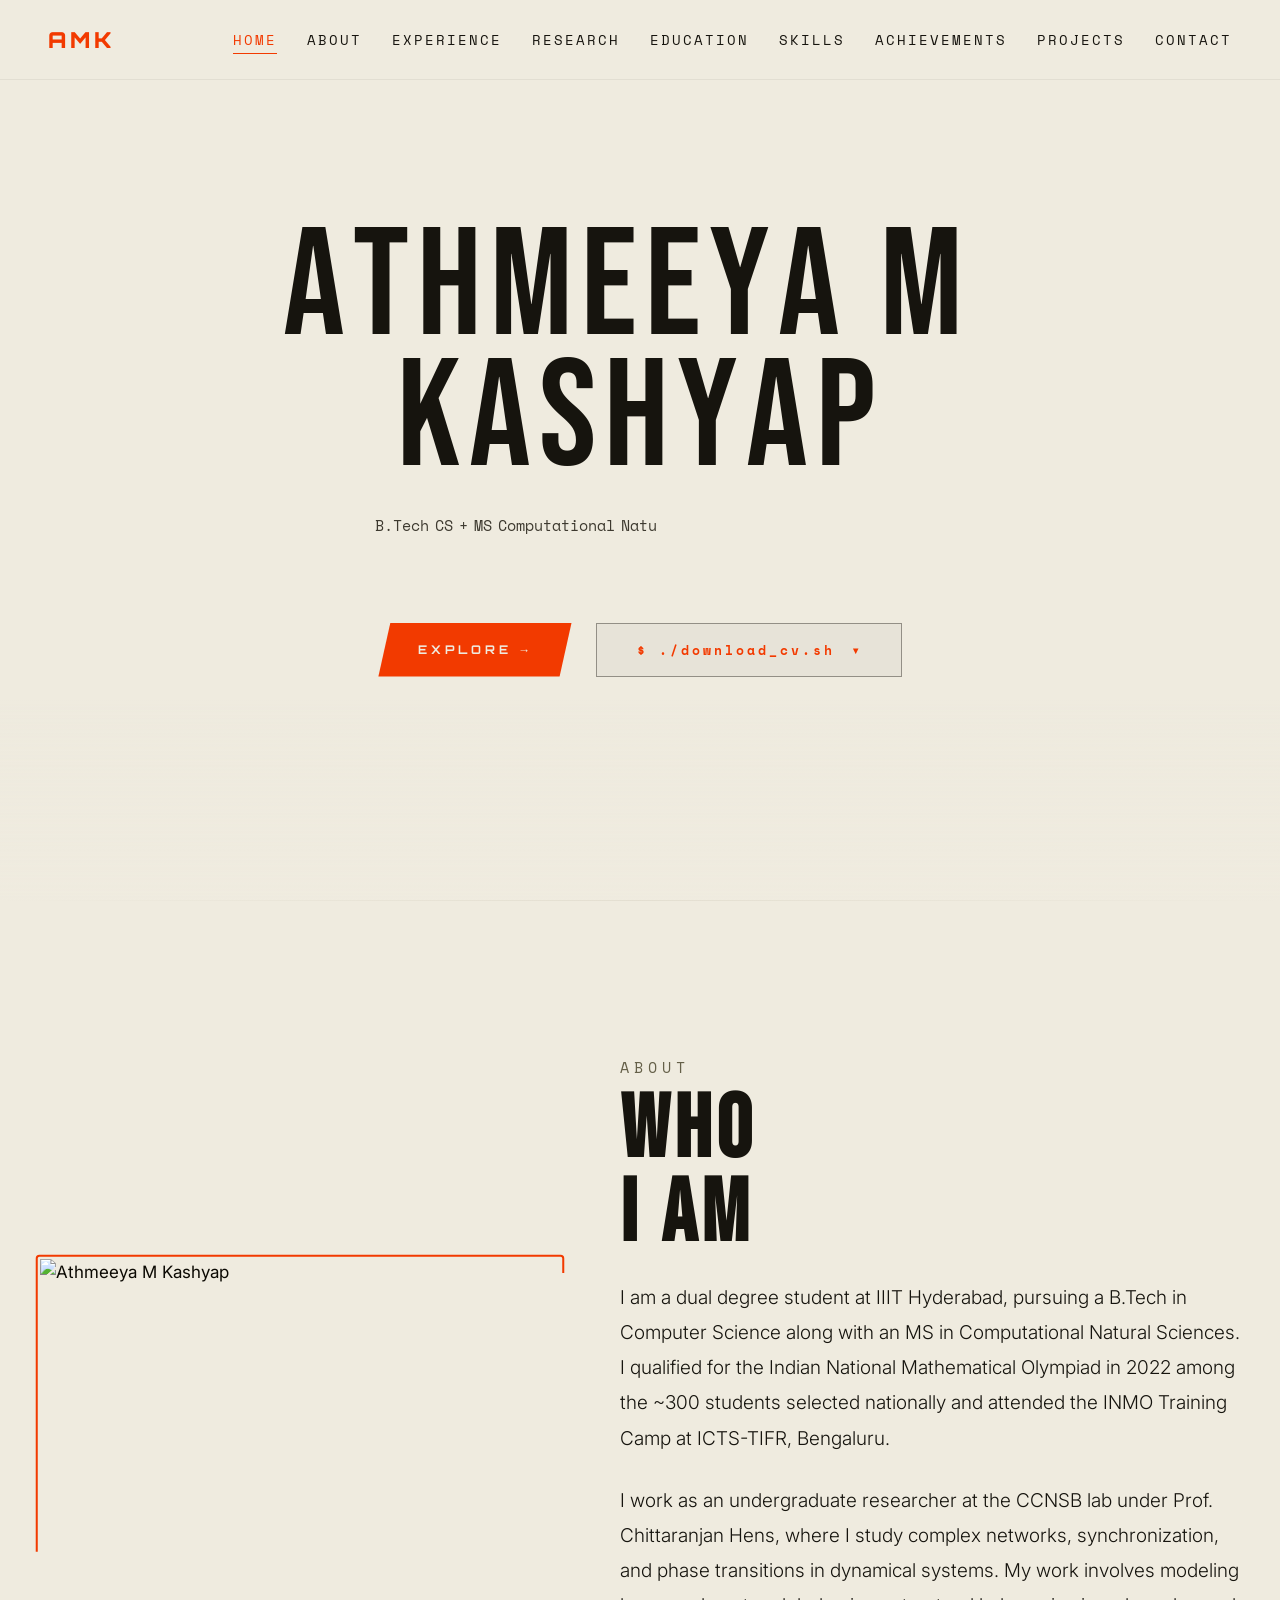
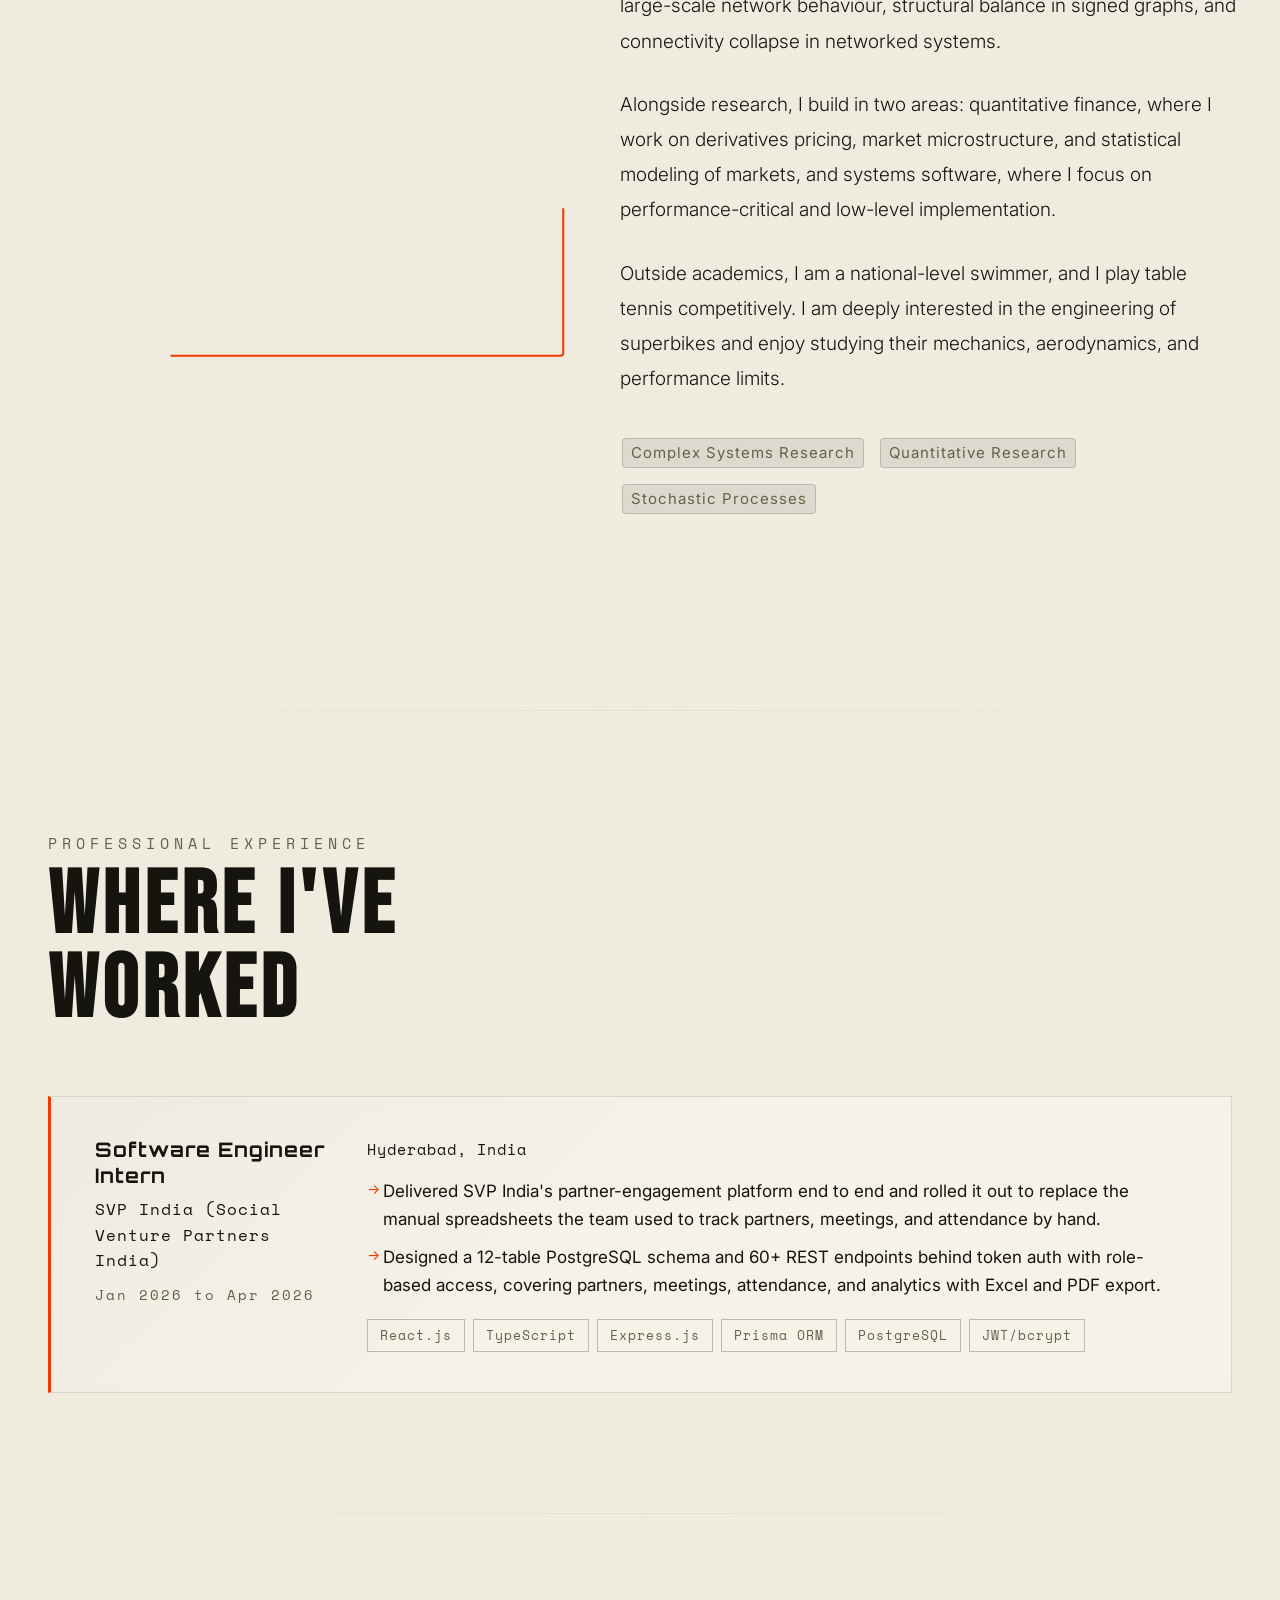
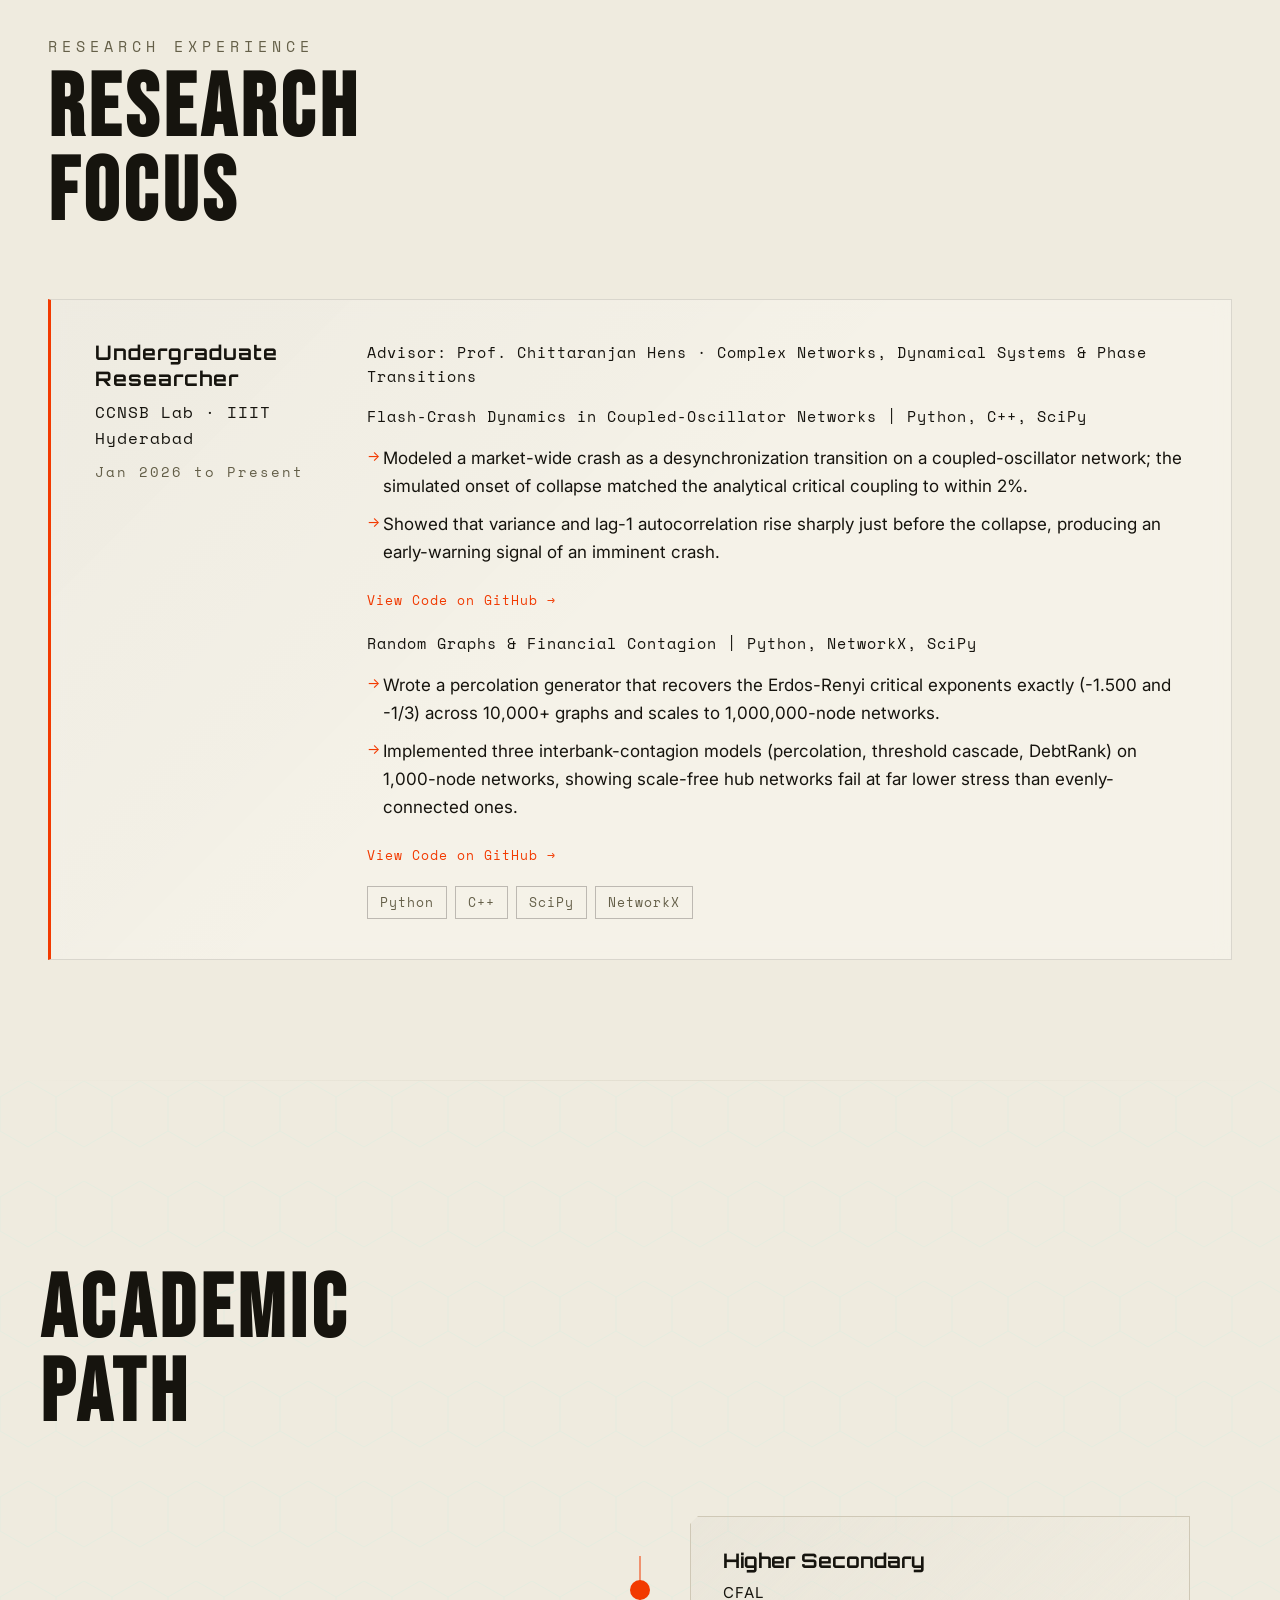
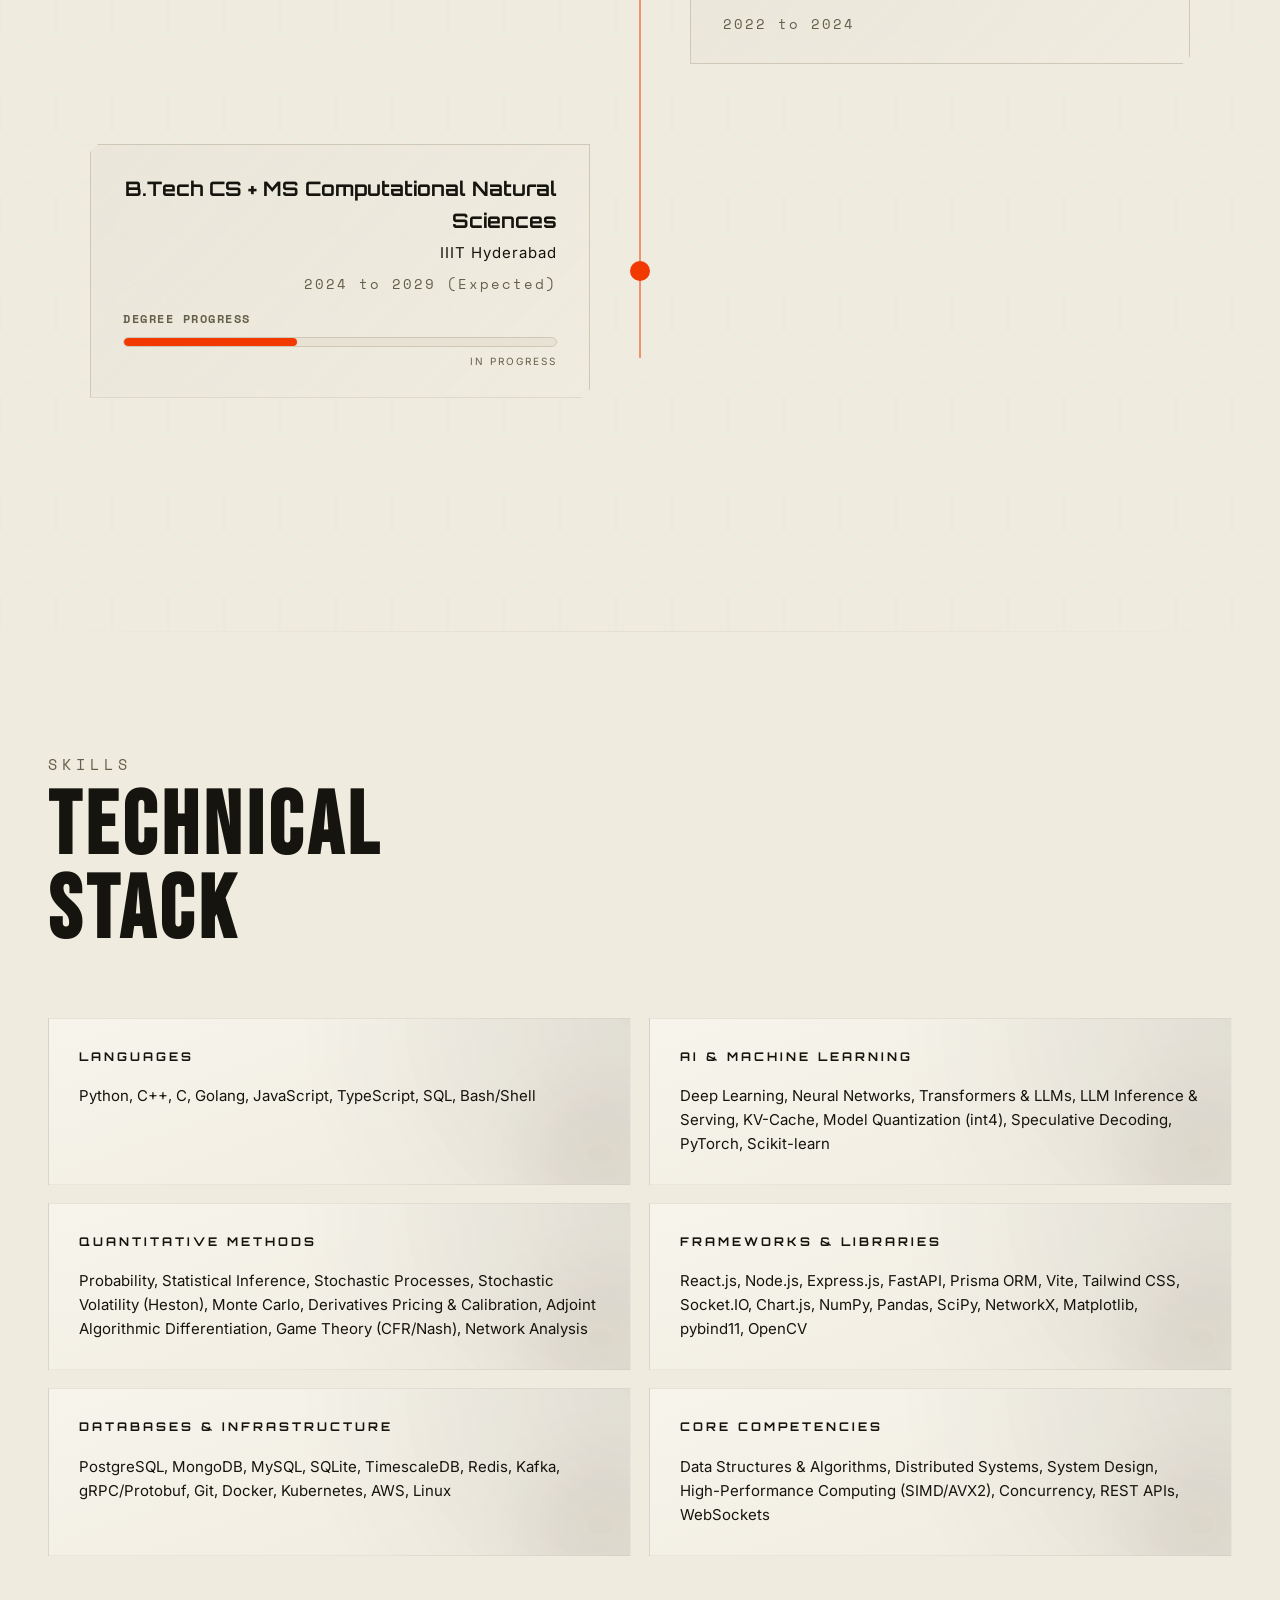
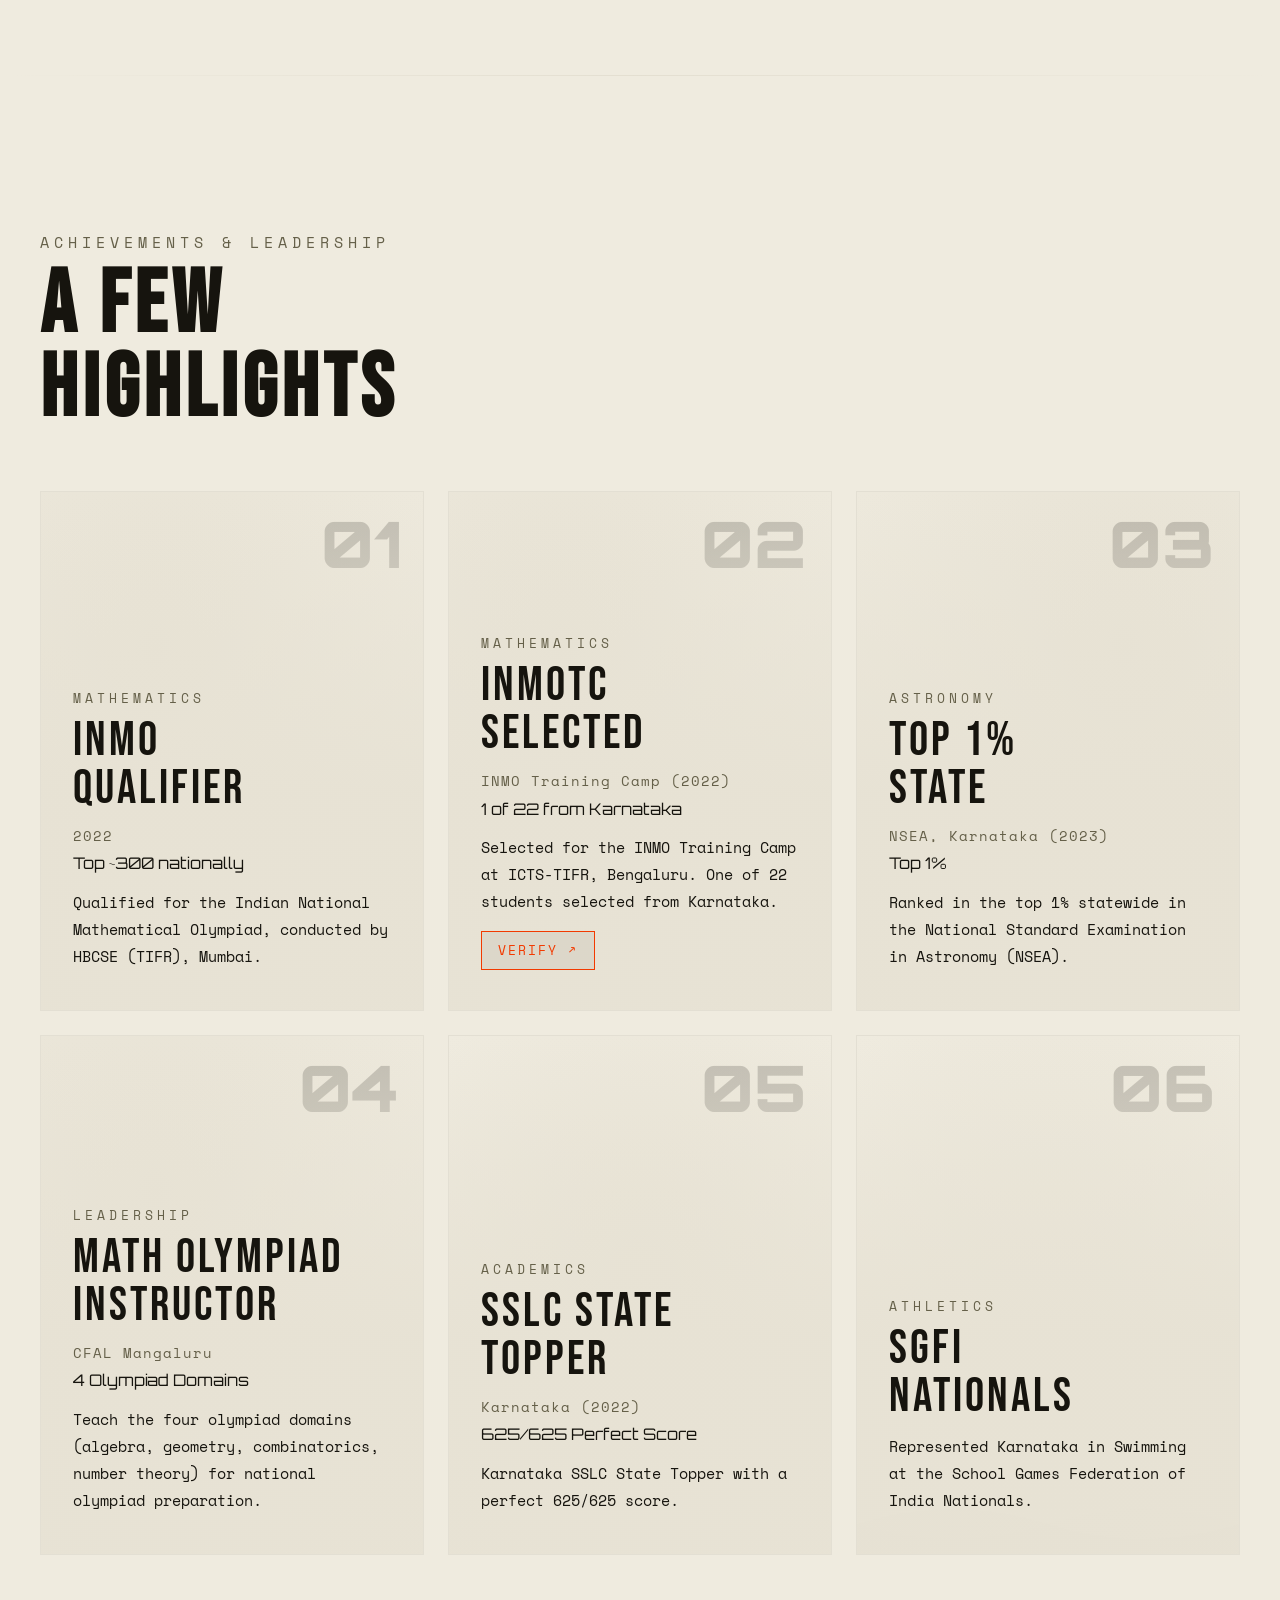
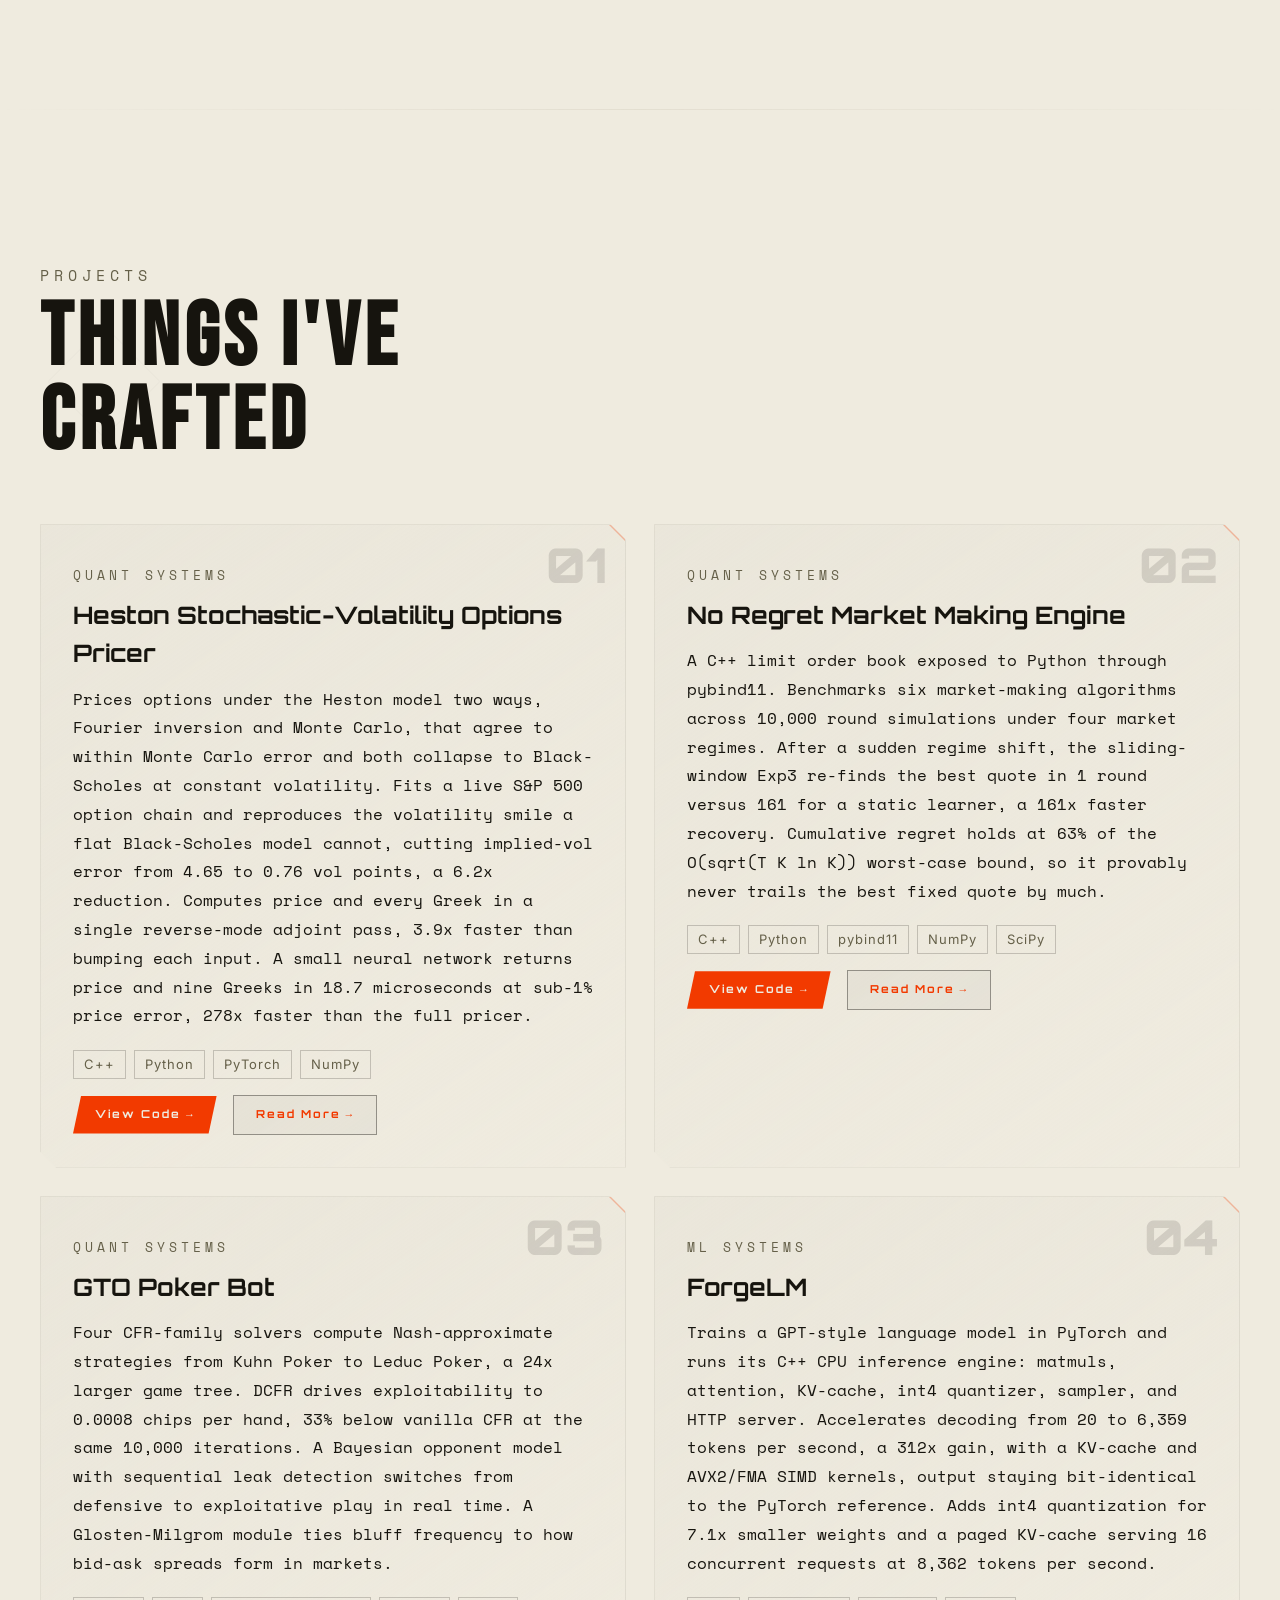
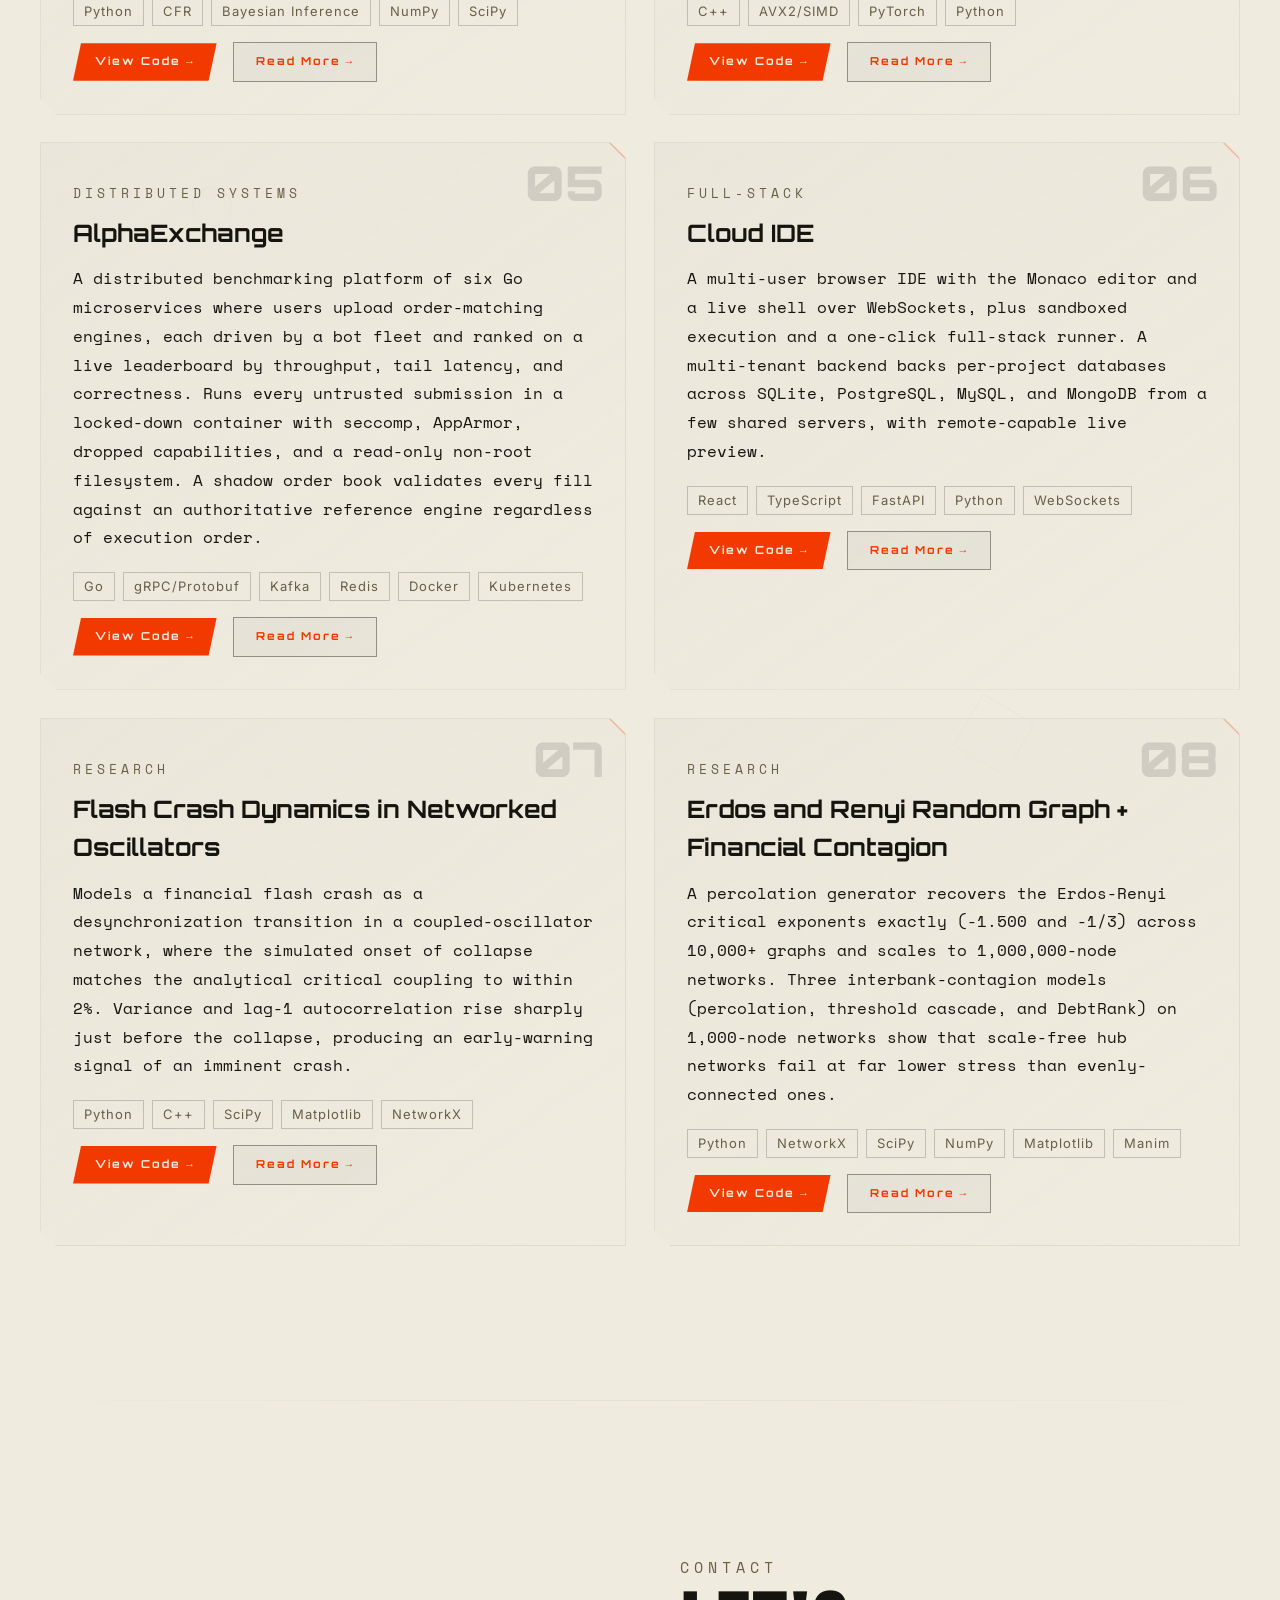
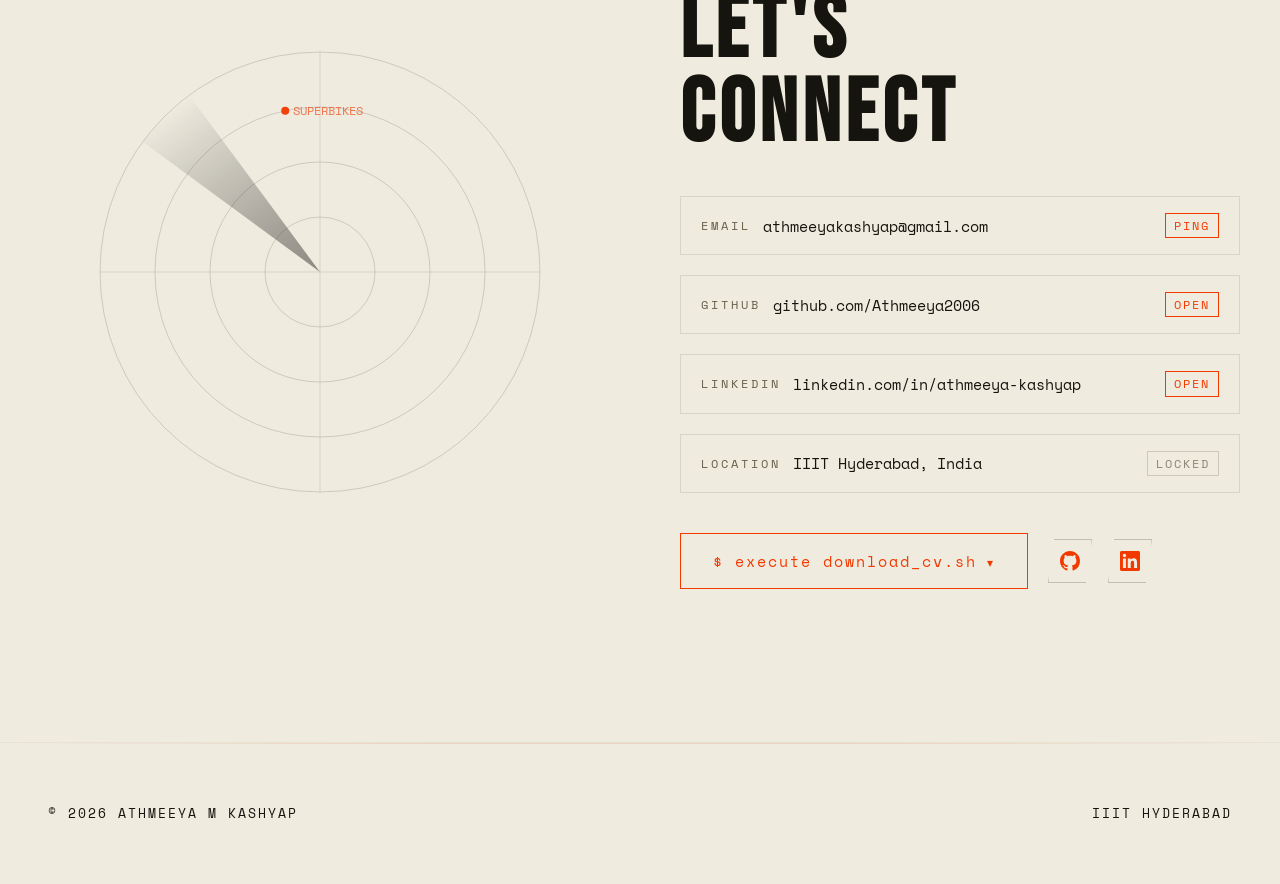
==== index.html @ 1412cfd2 "done" ====
<!DOCTYPE html>
<html lang="en">

<head>
  <meta charset="UTF-8">
  <meta name="viewport" content="width=device-width, initial-scale=1.0">
  <meta name="description"
    content="Athmeeya M Kashyap. Undergraduate Researcher at CCNSB, IIIT Hyderabad. Percolation theory, dynamical systems. INMO Qualifier 2022.">
  <meta name="theme-color" content="#EFEBDF">
  <meta property="og:title" content="Athmeeya M Kashyap | Portfolio">
  <meta property="og:description"
    content="Undergraduate Researcher, CCNSB IIIT Hyderabad. Percolation Theory · INMO Qualifier.">
  <meta property="og:image" content="https://athmeeya2006.github.io/assets/Athmeeya_Kashyap_cv.jpg">
  <meta property="og:url" content="https://athmeeya2006.github.io/">
  <meta property="og:type" content="website">
  <meta name="twitter:card" content="summary_large_image">
  <meta name="twitter:title" content="Athmeeya M Kashyap | Portfolio">
  <meta name="twitter:description"
    content="Undergraduate Researcher, CCNSB IIIT Hyderabad. INMO Qualifier.">
  <meta name="twitter:image" content="https://athmeeya2006.github.io/assets/Athmeeya_Kashyap_cv.jpg">
  <title>Athmeeya M Kashyap | Portfolio</title>
  <link rel="preconnect" href="https://fonts.googleapis.com">
  <link rel="preconnect" href="https://fonts.gstatic.com" crossorigin>
  <link
    href="https://fonts.googleapis.com/css2?family=Bebas+Neue&family=Inter:wght@300;400;500;600&family=Orbitron:wght@400;700;900&family=Space+Mono:wght@400;700&display=swap"
    rel="stylesheet">
  <link rel="stylesheet" href="styles.css">
</head>

<body>

  <!-- FILM GRAIN -->
  <canvas id="grain"></canvas>

  <!-- BACK TO TOP -->
  <button id="back-to-top" aria-label="Back to top" onclick="window.scrollTo({top:0,behavior:'smooth'})">↑</button>

  <!-- PRELOADER -->
  <div id="preloader">
    <div class="pre-name" id="preName">AMK</div>
    <div class="pre-subtitle">ATHMEEYA M KASHYAP</div>
    <div class="boot-bar">
      <div class="boot-fill" id="bootFill"></div>
    </div>
  </div>

  <!-- NAV -->
  <nav id="nav">
    <a href="#hero" class="nav-logo">AMK</a>
    <ul class="nav-links">
      <li><a href="#hero">HOME</a></li>
      <li><a href="#about">ABOUT</a></li>
      <li><a href="#experience">EXPERIENCE</a></li>
      <li><a href="#research-experience">RESEARCH</a></li>
      <li><a href="#education">EDUCATION</a></li>
      <li><a href="#skills">SKILLS</a></li>
      <li><a href="#achievements">ACHIEVEMENTS</a></li>
      <li><a href="#projects">PROJECTS</a></li>
      <li><a href="#contact">CONTACT</a></li>
    </ul>
    <div class="nav-hamburger" id="hamburger" role="button" tabindex="0" aria-label="Open menu" aria-controls="mobileMenu" aria-expanded="false">
      <span></span><span></span><span></span>
    </div>
  </nav>
  <div class="mobile-menu" id="mobileMenu">
    <span class="mobile-close" id="mobileClose" role="button" tabindex="0" aria-label="Close menu">✕</span>
    <a href="#hero" onclick="closeMobile()">HOME</a>
    <a href="#about" onclick="closeMobile()">ABOUT</a>
    <a href="#experience" onclick="closeMobile()">EXPERIENCE</a>
    <a href="#research-experience" onclick="closeMobile()">RESEARCH</a>
    <a href="#education" onclick="closeMobile()">EDUCATION</a>
    <a href="#skills" onclick="closeMobile()">SKILLS</a>
    <a href="#achievements" onclick="closeMobile()">ACHIEVEMENTS</a>
    <a href="#projects" onclick="closeMobile()">PROJECTS</a>
    <a href="#contact" onclick="closeMobile()">CONTACT</a>
  </div>

  <main>

  <!-- HERO -->
  <section id="hero">
    <div class="hero-content">
      <h1 class="hero-name" id="heroName"></h1>
      <p class="hero-subtitle" id="heroSubtitle"></p>
      <div class="hero-ctas">
        <a href="#about" class="btn-primary">EXPLORE →</a>
        <div class="cv-picker">
          <button type="button" class="btn-secondary cv-trigger" aria-haspopup="true" aria-expanded="false">$ ./download_cv.sh<span class="cv-caret">▾</span></button>
          <div class="cv-menu" role="menu">
            <a href="assets/Athmeeya_Kashyap_SWE.pdf" download class="cv-menu-item" role="menuitem">SWE CV</a>
            <a href="assets/Athmeeya_Kashyap_Quant.pdf" download class="cv-menu-item" role="menuitem">Quant CV</a>
          </div>
        </div>
      </div>
    </div>

  </section>

  <div class="section-divider"></div>

  <!-- ABOUT -->
  <section id="about">
    <div class="about-grid">
      <div class="about-photo-wrap reveal">
        <div class="about-photo-frame">
          <img src="assets/Athmeeya_Kashyap_cv.jpg" alt="Athmeeya M Kashyap">
          <div class="scanlines"></div>
          <div class="glitch-overlay"></div>
        </div>
        <svg class="about-svg-border" viewBox="0 0 400 533" preserveAspectRatio="none">
          <rect x="5" y="5" width="390" height="523" rx="2" />
        </svg>
      </div>
      <div class="about-text">
        <div class="section-label reveal">About</div>
        <h2 class="section-title reveal" style="margin-bottom:24px">Who<br>I Am</h2>
        <p class="about-bio reveal">
  I am a dual degree student at IIIT Hyderabad, pursuing a B.Tech in Computer Science along with an MS in Computational Natural Sciences. I qualified for the Indian National Mathematical Olympiad in 2022 among the ~300 students selected nationally and attended the INMO Training Camp at ICTS-TIFR, Bengaluru.
</p>

<p class="about-bio reveal">
  I work as an undergraduate researcher at the CCNSB lab under Prof. Chittaranjan Hens, where I study complex networks, synchronization, and phase transitions in dynamical systems. My work involves modeling large-scale network behaviour, structural balance in signed graphs, and connectivity collapse in networked systems.
</p>

<p class="about-bio reveal">
  Alongside research, I build in two areas: quantitative finance, where I work on derivatives pricing, market microstructure, and statistical modeling of markets, and systems software, where I focus on performance-critical and low-level implementation.
</p>

<p class="about-bio reveal">
  Outside academics, I am a national-level swimmer, and I play table tennis competitively. I am deeply interested in the engineering of superbikes and enjoy studying their mechanics, aerodynamics, and performance limits.
</p>
        <div class="about-tags reveal">
          <span class="about-interest">Complex Systems Research</span>
          <span class="about-interest">Quantitative Research</span>
          <span class="about-interest">Stochastic Processes</span>
        </div>
      </div>
    </div>
  </section>

  <div class="section-divider"></div>

  <!-- EXPERIENCE -->
  <section id="experience">
    <div class="exp-header">
      <div class="section-label reveal">Professional Experience</div>
      <h2 class="section-title reveal">Where I've<br>Worked</h2>
    </div>
    <div class="exp-list">
      <div class="exp-card reveal">
        <div class="exp-card-accent"></div>
        <div class="exp-left">
          <div class="exp-role">Software Engineer Intern</div>
          <div class="exp-org">SVP India (Social Venture Partners India)</div>
          <div class="exp-period">Jan 2026 to Apr 2026</div>
        </div>
        <div class="exp-right">
          <div class="exp-meta">Hyderabad, India</div>
          <ul class="exp-bullets">
            <li>Delivered SVP India's partner-engagement platform end to end and rolled it out to replace the manual spreadsheets the team used to track partners, meetings, and attendance by hand.</li>
            <li>Designed a 12-table PostgreSQL schema and 60+ REST endpoints behind token auth with role-based access, covering partners, meetings, attendance, and analytics with Excel and PDF export.</li>
          </ul>
          <div class="exp-tags">
            <span>React.js</span><span>TypeScript</span><span>Express.js</span><span>Prisma ORM</span><span>PostgreSQL</span><span>JWT/bcrypt</span>
          </div>
        </div>
      </div>
    </div>
  </section>

  <div class="section-divider"></div>

  <!-- RESEARCH EXPERIENCE -->
  <section id="research-experience">
    <div class="exp-header">
      <div class="section-label reveal">Research Experience</div>
      <h2 class="section-title reveal">Research<br>Focus</h2>
    </div>
    <div class="exp-list">
      <div class="exp-card reveal">
        <div class="exp-card-accent"></div>
        <div class="exp-left">
          <div class="exp-role">Undergraduate Researcher</div>
          <div class="exp-org">CCNSB Lab · IIIT Hyderabad</div>
          <div class="exp-period">Jan 2026 to Present</div>
        </div>
        <div class="exp-right">
          <div class="exp-meta">Advisor: Prof. Chittaranjan Hens &middot; Complex Networks, Dynamical Systems &amp; Phase Transitions</div>

          <div class="exp-meta">Flash-Crash Dynamics in Coupled-Oscillator Networks | Python, C++, SciPy</div>
          <ul class="exp-bullets">
            <li>Modeled a market-wide crash as a desynchronization transition on a coupled-oscillator network; the simulated onset of collapse matched the analytical critical coupling to within 2%.</li>
            <li>Showed that variance and lag-1 autocorrelation rise sharply just before the collapse, producing an early-warning signal of an imminent crash.</li>
          </ul>
          <a href="https://github.com/Athmeeya2006/Explosive-Sync-Flash-Crash" target="_blank" rel="noopener noreferrer" class="exp-repo-link">View Code on GitHub &rarr;</a>

          <div class="exp-meta">Random Graphs &amp; Financial Contagion | Python, NetworkX, SciPy</div>
          <ul class="exp-bullets">
            <li>Wrote a percolation generator that recovers the Erdos-Renyi critical exponents exactly (-1.500 and -1/3) across 10,000+ graphs and scales to 1,000,000-node networks.</li>
            <li>Implemented three interbank-contagion models (percolation, threshold cascade, DebtRank) on 1,000-node networks, showing scale-free hub networks fail at far lower stress than evenly-connected ones.</li>
          </ul>
          <a href="https://github.com/Athmeeya2006/Erdos-Renyi-Contagion" target="_blank" rel="noopener noreferrer" class="exp-repo-link">View Code on GitHub &rarr;</a>
          <div class="exp-tags">
            <span>Python</span><span>C++</span><span>SciPy</span><span>NetworkX</span>
          </div>
        </div>
      </div>
    </div>
  </section>

  <div class="section-divider"></div>

  <!-- EDUCATION -->
  <section id="education">
    <div class="hex-bg"></div>
    <div class="edu-header">
      <div class="section-label reveal">Education</div>
      <h2 class="section-title reveal">Academic<br>Path</h2>
    </div>
    <div class="edu-timeline">
      <div class="edu-line">
        <div class="edu-line-fill" id="eduLineFill"></div>
      </div>

      <div class="edu-item reveal stagger-2">
        <div class="edu-empty"></div>
        <div class="edu-dot" id="dot2" style="border-color:var(--cyan);"></div>
        <div class="edu-card" style="border-color: var(--border);">
          <div class="edu-degree" style="color:var(--text)">Higher Secondary</div>
          <div class="edu-school">CFAL</div>
          <div class="exp-period" style="margin-top:8px">2022 to 2024</div>
        </div>
      </div>

      <div class="edu-item reveal stagger-4">
        <div class="edu-card" style="text-align:right; border-color: var(--border);">
          <div class="edu-degree" style="color:var(--text)">B.Tech CS + MS Computational Natural Sciences</div>
          <div class="edu-school">IIIT Hyderabad</div>
          <div class="exp-period" style="margin-top:8px">2024 to 2029 (Expected)</div>
          <div class="edu-progress" style="margin-top:14px; text-align:left;">
            <div style="font-size:12px; color:var(--text-muted); margin-bottom:8px; font-family:'Space Mono', monospace; letter-spacing:1.5px; font-weight:600;">
              <span>DEGREE PROGRESS</span>
            </div>
            <div style="background:var(--surface-sunken); height:10px; border-radius:5px; overflow:hidden; position:relative; border:1px solid var(--border);">
              <div style="width:40%; height:100%; background:linear-gradient(90deg, var(--cyan), var(--orange)); border-radius:5px; box-shadow:none;"></div>
            </div>
          </div>
          <div style="font-size:10px;color:var(--text-muted);margin-top:6px;letter-spacing:2px">IN PROGRESS</div>
        </div>
        <div class="edu-dot" id="dot3" style="border-color:var(--cyan);"></div>
        <div class="edu-empty"></div>
      </div>
    </div>
  </section>

  <div class="section-divider"></div>

  <!-- SKILLS -->
  <section id="skills">
    <div class="skills-header">
      <div class="section-label reveal">Skills</div>
      <h2 class="section-title reveal">Technical<br>Stack</h2>
    </div>
    <div class="skills-board reveal">
      <div class="skills-static-grid" aria-label="Skill categories">
        <div class="skill-cluster">
          <div class="skill-cluster-label" style="color:var(--text)">Languages</div>
          <div class="skills-cv-row">Python, C++, C, Golang, JavaScript, TypeScript, SQL, Bash/Shell</div>
        </div>
        <div class="skill-cluster">
          <div class="skill-cluster-label" style="color:var(--text)">AI &amp; Machine Learning</div>
          <div class="skills-cv-row">Deep Learning, Neural Networks, Transformers &amp; LLMs, LLM Inference &amp; Serving, KV-Cache, Model Quantization (int4), Speculative Decoding, PyTorch, Scikit-learn</div>
        </div>
        <div class="skill-cluster">
          <div class="skill-cluster-label" style="color:var(--text)">Quantitative Methods</div>
          <div class="skills-cv-row">Probability, Statistical Inference, Stochastic Processes, Stochastic Volatility (Heston), Monte Carlo, Derivatives Pricing &amp; Calibration, Adjoint Algorithmic Differentiation, Game Theory (CFR/Nash), Network Analysis</div>
        </div>
        <div class="skill-cluster">
          <div class="skill-cluster-label" style="color:var(--text)">Frameworks &amp; Libraries</div>
          <div class="skills-cv-row">React.js, Node.js, Express.js, FastAPI, Prisma ORM, Vite, Tailwind CSS, Socket.IO, Chart.js, NumPy, Pandas, SciPy, NetworkX, Matplotlib, pybind11, OpenCV</div>
        </div>
        <div class="skill-cluster">
          <div class="skill-cluster-label" style="color:var(--text)">Databases &amp; Infrastructure</div>
          <div class="skills-cv-row">PostgreSQL, MongoDB, MySQL, SQLite, TimescaleDB, Redis, Kafka, gRPC/Protobuf, Git, Docker, Kubernetes, AWS, Linux</div>
        </div>
        <div class="skill-cluster">
          <div class="skill-cluster-label" style="color:var(--text)">Core Competencies</div>
          <div class="skills-cv-row">Data Structures &amp; Algorithms, Distributed Systems, System Design, High-Performance Computing (SIMD/AVX2), Concurrency, REST APIs, WebSockets</div>
        </div>
      </div>
    </div>
  </section>

  <div class="section-divider"></div>

  <!-- ACHIEVEMENTS -->
  <section id="achievements">
    <div class="ach-header">
      <div class="section-label reveal">Achievements &amp; Leadership</div>
      <h2 class="section-title reveal">A Few<br>Highlights</h2>
    </div>
    <div class="ach-scroll-track">

      <div class="ach-panel math reveal">
        <div class="ach-panel-bg"></div>
        <div class="ach-num">01</div>
        <div class="ach-panel-content">
          <div class="ach-tag">Mathematics</div>
          <div class="ach-title" style="color:var(--text)">INMO<br>QUALIFIER</div>
          <div class="ach-subtitle">2022</div>
          <div class="ach-stat">Top ~300 nationally</div>
          <div class="ach-desc">Qualified for the Indian National Mathematical Olympiad, conducted by HBCSE (TIFR), Mumbai.</div>
        </div>
      </div>

      <div class="ach-panel math reveal stagger-1">
        <div class="ach-panel-bg"></div>
        <div class="ach-num">02</div>
        <div class="ach-panel-content">
          <div class="ach-tag">Mathematics</div>
          <div class="ach-title" style="color:var(--text)">INMOTC<br>SELECTED</div>
          <div class="ach-subtitle">INMO Training Camp (2022)</div>
          <div class="ach-stat">1 of 22 from Karnataka</div>
          <div class="ach-desc">Selected for the INMO Training Camp at ICTS-TIFR, Bengaluru. One of 22 students selected from Karnataka.</div>
          <a href="https://icts.res.in/event/page/24648" target="_blank" class="verify-badge">VERIFY &#x2197;</a>
        </div>
      </div>

      <div class="ach-panel astro reveal stagger-2">
        <div class="ach-panel-bg"></div>
        <div class="ach-num">03</div>
        <div class="ach-panel-content">
          <div class="ach-tag">Astronomy</div>
          <div class="ach-title" style="color:var(--text)">TOP 1%<br>STATE</div>
          <div class="ach-subtitle">NSEA, Karnataka (2023)</div>
          <div class="ach-stat">Top 1%</div>
          <div class="ach-desc">Ranked in the top 1% statewide in the National Standard Examination in Astronomy (NSEA).</div>
        </div>
      </div>

      <div class="ach-panel math reveal stagger-3">
        <div class="ach-panel-bg"></div>
        <div class="ach-num">04</div>
        <div class="ach-panel-content">
          <div class="ach-tag">Leadership</div>
          <div class="ach-title" style="color:var(--text)">MATH OLYMPIAD<br>INSTRUCTOR</div>
          <div class="ach-subtitle">CFAL Mangaluru</div>
          <div class="ach-stat">4 Olympiad Domains</div>
          <div class="ach-desc">Teach the four olympiad domains (algebra, geometry, combinatorics, number theory) for national olympiad preparation.</div>
        </div>
      </div>

      <div class="ach-panel score reveal stagger-4">
        <div class="ach-panel-bg"></div>
        <div class="ach-num">05</div>
        <div class="ach-panel-content">
          <div class="ach-tag">Academics</div>
          <div class="ach-title" style="color:var(--text)">SSLC STATE<br>TOPPER</div>
          <div class="ach-subtitle">Karnataka (2022)</div>
          <div class="ach-stat">625/625 Perfect Score</div>
          <div class="ach-desc">Karnataka SSLC State Topper with a perfect 625/625 score.</div>
        </div>
      </div>

      <div class="ach-panel swim reveal stagger-5">
        <div class="ach-panel-bg"></div>
        <div class="wave-container">
          <div class="wave">
            <svg viewBox="0 0 800 60" preserveAspectRatio="none">
              <path d="M0 30 Q100 0 200 30 T400 30 T600 30 T800 30 L800 60 L0 60Z" fill="rgba(20, 18, 14, 0.08)" />
            </svg>
          </div>
          <div class="wave wave2">
            <svg viewBox="0 0 800 60" preserveAspectRatio="none">
              <path d="M0 30 Q100 60 200 30 T400 30 T600 30 T800 30 L800 60 L0 60Z" fill="rgba(20, 18, 14, 0.05)" />
            </svg>
          </div>
        </div>
        <div class="ach-num">06</div>
        <div class="ach-panel-content">
          <div class="ach-tag">Athletics</div>
          <div class="ach-title" style="color:var(--text)">SGFI<br>NATIONALS</div>
          <div class="ach-desc">Represented Karnataka in Swimming at the School Games Federation of India Nationals.</div>
        </div>
      </div>

    </div>
  </section>

  <div class="section-divider"></div>

  <!-- PROJECTS -->
  <section id="projects">
    <div class="floating-shapes">
      <div class="floating-shape"></div>
      <div class="floating-shape"></div>
      <div class="floating-shape"></div>
      <div class="floating-shape"></div>
      <div class="floating-shape"></div>
    </div>
    <div class="projects-header">
      <div class="section-label reveal">Projects</div>
      <h2 class="section-title reveal">Things I've<br>Crafted</h2>
    </div>
    <div class="projects-grid reveal">
          <div class="project-card reveal">
        <div class="project-card-corner"></div>
        <div class="project-num">01</div>
        <div class="project-tag">Quant Systems</div>
        <div class="project-title">Heston Stochastic-Volatility Options Pricer</div>
        <div class="project-desc">Prices options under the Heston model two ways, Fourier inversion and Monte Carlo, that agree to within Monte Carlo error and both collapse to Black-Scholes at constant volatility. Fits a live S&amp;P 500 option chain and reproduces the volatility smile a flat Black-Scholes model cannot, cutting implied-vol error from 4.65 to 0.76 vol points, a 6.2x reduction. Computes price and every Greek in a single reverse-mode adjoint pass, 3.9x faster than bumping each input. A small neural network returns price and nine Greeks in 18.7 microseconds at sub-1% price error, 278x faster than the full pricer.</div>
        <div class="project-tech">
          <span>C++</span><span>Python</span><span>PyTorch</span><span>NumPy</span>
        </div>
        <div class="project-card-links">
          <a href="https://github.com/Athmeeya2006/Heston-Pricer" target="_blank" rel="noopener noreferrer" class="project-link">View Code &rarr;</a>
          <a href="projects/heston-pricer.html" class="project-link project-link-detail">Read More &rarr;</a>
        </div>
          </div>

          <div class="project-card reveal stagger-1">
        <div class="project-card-corner"></div>
        <div class="project-num">02</div>
        <div class="project-tag">Quant Systems</div>
        <div class="project-title">No Regret Market Making Engine</div>
        <div class="project-desc">A C++ limit order book exposed to Python through pybind11. Benchmarks six market-making algorithms across 10,000 round simulations under four market regimes. After a sudden regime shift, the sliding-window Exp3 re-finds the best quote in 1 round versus 161 for a static learner, a 161x faster recovery. Cumulative regret holds at 63% of the O(sqrt(T K ln K)) worst-case bound, so it provably never trails the best fixed quote by much.</div>
        <div class="project-tech">
          <span>C++</span><span>Python</span><span>pybind11</span><span>NumPy</span><span>SciPy</span>
        </div>
        <div class="project-card-links">
          <a href="https://github.com/Athmeeya2006/No-Regret-Market-Maker" target="_blank" rel="noopener noreferrer" class="project-link">View Code &rarr;</a>
          <a href="projects/market-maker.html" class="project-link project-link-detail">Read More &rarr;</a>
        </div>
          </div>

          <div class="project-card reveal stagger-2">
        <div class="project-card-corner"></div>
        <div class="project-num">03</div>
        <div class="project-tag">Quant Systems</div>
        <div class="project-title">GTO Poker Bot</div>
        <div class="project-desc">Four CFR-family solvers compute Nash-approximate strategies from Kuhn Poker to Leduc Poker, a 24x larger game tree. DCFR drives exploitability to 0.0008 chips per hand, 33% below vanilla CFR at the same 10,000 iterations. A Bayesian opponent model with sequential leak detection switches from defensive to exploitative play in real time. A Glosten-Milgrom module ties bluff frequency to how bid-ask spreads form in markets.</div>
        <div class="project-tech">
          <span>Python</span><span>CFR</span><span>Bayesian Inference</span><span>NumPy</span><span>SciPy</span>
        </div>
        <div class="project-card-links">
          <a href="https://github.com/Athmeeya2006/GTO_Poker_Bot" target="_blank" rel="noopener noreferrer" class="project-link">View Code &rarr;</a>
          <a href="projects/poker-bot.html" class="project-link project-link-detail">Read More &rarr;</a>
        </div>
          </div>

          <div class="project-card reveal stagger-3">
        <div class="project-card-corner"></div>
        <div class="project-num">04</div>
        <div class="project-tag">ML Systems</div>
        <div class="project-title">ForgeLM</div>
        <div class="project-desc">Trains a GPT-style language model in PyTorch and runs its C++ CPU inference engine: matmuls, attention, KV-cache, int4 quantizer, sampler, and HTTP server. Accelerates decoding from 20 to 6,359 tokens per second, a 312x gain, with a KV-cache and AVX2/FMA SIMD kernels, output staying bit-identical to the PyTorch reference. Adds int4 quantization for 7.1x smaller weights and a paged KV-cache serving 16 concurrent requests at 8,362 tokens per second.</div>
        <div class="project-tech">
          <span>C++</span><span>AVX2/SIMD</span><span>PyTorch</span><span>Python</span>
        </div>
        <div class="project-card-links">
          <a href="https://github.com/Athmeeya2006/ForgeLM" target="_blank" rel="noopener noreferrer" class="project-link">View Code &rarr;</a>
          <a href="projects/forgelm.html" class="project-link project-link-detail">Read More &rarr;</a>
        </div>
          </div>

          <div class="project-card reveal stagger-4">
        <div class="project-card-corner"></div>
        <div class="project-num">05</div>
        <div class="project-tag">Distributed Systems</div>
        <div class="project-title">AlphaExchange</div>
        <div class="project-desc">A distributed benchmarking platform of six Go microservices where users upload order-matching engines, each driven by a bot fleet and ranked on a live leaderboard by throughput, tail latency, and correctness. Runs every untrusted submission in a locked-down container with seccomp, AppArmor, dropped capabilities, and a read-only non-root filesystem. A shadow order book validates every fill against an authoritative reference engine regardless of execution order.</div>
        <div class="project-tech">
          <span>Go</span><span>gRPC/Protobuf</span><span>Kafka</span><span>Redis</span><span>Docker</span><span>Kubernetes</span>
        </div>
        <div class="project-card-links">
          <a href="https://github.com/Athmeeya2006/AlphaExchange" target="_blank" rel="noopener noreferrer" class="project-link">View Code &rarr;</a>
          <a href="projects/alpha-exchange.html" class="project-link project-link-detail">Read More &rarr;</a>
        </div>
          </div>

          <div class="project-card reveal stagger-5">
        <div class="project-card-corner"></div>
        <div class="project-num">06</div>
        <div class="project-tag">Full-Stack</div>
        <div class="project-title">Cloud IDE</div>
        <div class="project-desc">A multi-user browser IDE with the Monaco editor and a live shell over WebSockets, plus sandboxed execution and a one-click full-stack runner. A multi-tenant backend backs per-project databases across SQLite, PostgreSQL, MySQL, and MongoDB from a few shared servers, with remote-capable live preview.</div>
        <div class="project-tech">
          <span>React</span><span>TypeScript</span><span>FastAPI</span><span>Python</span><span>WebSockets</span>
        </div>
        <div class="project-card-links">
          <a href="https://github.com/Athmeeya2006/CloudIDE" target="_blank" rel="noopener noreferrer" class="project-link">View Code &rarr;</a>
          <a href="projects/cloud-ide.html" class="project-link project-link-detail">Read More &rarr;</a>
        </div>
          </div>

          <div class="project-card reveal stagger-6">
        <div class="project-card-corner"></div>
        <div class="project-num">07</div>
        <div class="project-tag">Research</div>
        <div class="project-title">Flash Crash Dynamics in Networked Oscillators</div>
        <div class="project-desc">Models a financial flash crash as a desynchronization transition in a coupled-oscillator network, where the simulated onset of collapse matches the analytical critical coupling to within 2%. Variance and lag-1 autocorrelation rise sharply just before the collapse, producing an early-warning signal of an imminent crash.</div>
        <div class="project-tech">
          <span>Python</span><span>C++</span><span>SciPy</span><span>Matplotlib</span><span>NetworkX</span>
        </div>
        <div class="project-card-links">
          <a href="https://github.com/Athmeeya2006/Explosive-Sync-Flash-Crash" target="_blank" rel="noopener noreferrer" class="project-link">View Code &rarr;</a>
          <a href="projects/flash-crash.html" class="project-link project-link-detail">Read More &rarr;</a>
        </div>
          </div>

          <div class="project-card reveal stagger-7">
        <div class="project-card-corner"></div>
        <div class="project-num">08</div>
        <div class="project-tag">Research</div>
        <div class="project-title">Erdos and Renyi Random Graph + Financial Contagion</div>
        <div class="project-desc">A percolation generator recovers the Erdos-Renyi critical exponents exactly (-1.500 and -1/3) across 10,000+ graphs and scales to 1,000,000-node networks. Three interbank-contagion models (percolation, threshold cascade, and DebtRank) on 1,000-node networks show that scale-free hub networks fail at far lower stress than evenly-connected ones.</div>
        <div class="project-tech">
          <span>Python</span><span>NetworkX</span><span>SciPy</span><span>NumPy</span><span>Matplotlib</span><span>Manim</span>
        </div>
        <div class="project-card-links">
          <a href="https://github.com/Athmeeya2006/Erdos-Renyi-Contagion" target="_blank" rel="noopener noreferrer" class="project-link">View Code &rarr;</a>
          <a href="projects/erdos-renyi.html" class="project-link project-link-detail">Read More &rarr;</a>
        </div>
          </div>
    </div>
  </section>

  <div class="section-divider"></div>

  <!-- CONTACT -->
  <section id="contact">
    <div class="contact-inner">
      <div class="contact-left reveal">
        <canvas id="radarCanvas" width="480" height="480"></canvas>
      </div>
      <div class="contact-right">
        <div class="section-label reveal">Contact</div>
        <h2 class="section-title reveal" style="margin-bottom:10px">Let's<br>Connect</h2>
        <div class="contact-signals reveal">
          <a href="mailto:athmeeyakashyap@gmail.com" class="signal-line">
            <span style="color:var(--text-muted);letter-spacing:3px;font-size:12px">EMAIL</span>
            <span>athmeeyakashyap@gmail.com</span>
            <span class="signal-ping">PING</span>
          </a>
          <a href="https://github.com/Athmeeya2006" target="_blank" rel="noopener noreferrer" class="signal-line">
            <span style="color:var(--text-muted);letter-spacing:3px;font-size:12px">GITHUB</span>
            <span>github.com/Athmeeya2006</span>
            <span class="signal-ping">OPEN</span>
          </a>
          <a href="https://linkedin.com/in/athmeeya-kashyap" target="_blank" rel="noopener noreferrer" class="signal-line">
            <span style="color:var(--text-muted);letter-spacing:3px;font-size:12px">LINKEDIN</span>
            <span>linkedin.com/in/athmeeya-kashyap</span>
            <span class="signal-ping">OPEN</span>
          </a>
          <div class="signal-line" style="cursor:default">
            <span style="color:var(--text-muted);letter-spacing:3px;font-size:12px">LOCATION</span>
            <span>IIIT Hyderabad, India</span>
            <span class="signal-ping"
              style="border-color:var(--border);color:var(--status);animation:none">LOCKED</span>
          </div>
        </div>
        <div class="contact-actions reveal">
        <div class="cv-picker cv-picker--contact">
          <button type="button" class="cv-btn cv-trigger" aria-haspopup="true" aria-expanded="false">$ execute download_cv.sh<span class="cv-caret">▾</span></button>
          <div class="cv-menu" role="menu">
            <a href="assets/Athmeeya_Kashyap_SWE.pdf" download class="cv-menu-item" role="menuitem">SWE CV</a>
            <a href="assets/Athmeeya_Kashyap_Quant.pdf" download class="cv-menu-item" role="menuitem">Quant CV</a>
          </div>
        </div>
        <div class="social-links">
          <a href="https://github.com/Athmeeya2006" target="_blank" rel="noopener noreferrer" class="social-link" title="GitHub">
            <svg viewBox="0 0 24 24">
              <path
                d="M12 0C5.37 0 0 5.37 0 12c0 5.31 3.435 9.795 8.205 11.385.6.105.825-.255.825-.57 0-.285-.015-1.23-.015-2.235-3.015.555-3.795-.735-4.035-1.41-.135-.345-.72-1.41-1.23-1.695-.42-.225-1.02-.78-.015-.795.945-.015 1.62.87 1.845 1.23 1.08 1.815 2.805 1.305 3.495.99.105-.78.42-1.305.765-1.605-2.67-.3-5.46-1.335-5.46-5.925 0-1.305.465-2.385 1.23-3.225-.12-.3-.54-1.53.12-3.18 0 0 1.005-.315 3.3 1.23.96-.27 1.98-.405 3-.405s2.04.135 3 .405c2.295-1.56 3.3-1.23 3.3-1.23.66 1.65.24 2.88.12 3.18.765.84 1.23 1.905 1.23 3.225 0 4.605-2.805 5.625-5.475 5.925.435.375.81 1.095.81 2.22 0 1.605-.015 2.895-.015 3.3 0 .315.225.69.825.57A12.02 12.02 0 0 0 24 12c0-6.63-5.37-12-12-12z" />
            </svg>
          </a>
          <a href="https://linkedin.com/in/athmeeya-kashyap" target="_blank" rel="noopener noreferrer" class="social-link" title="LinkedIn">
            <svg viewBox="0 0 24 24">
              <path
                d="M20.447 20.452h-3.554v-5.569c0-1.328-.027-3.037-1.852-3.037-1.853 0-2.136 1.445-2.136 2.939v5.667H9.351V9h3.414v1.561h.046c.477-.9 1.637-1.85 3.37-1.85 3.601 0 4.267 2.37 4.267 5.455v6.286zM5.337 7.433a2.062 2.062 0 0 1-2.063-2.065 2.064 2.064 0 1 1 2.063 2.065zm1.782 13.019H3.555V9h3.564v11.452zM22.225 0H1.771C.792 0 0 .774 0 1.729v20.542C0 23.227.792 24 1.771 24h20.451C23.2 24 24 23.227 24 22.271V1.729C24 .774 23.2 0 22.222 0h.003z" />
            </svg>
          </a>
        </div>
        </div>
      </div>
    </div>
  </section>

  </main>

  <footer>
    <div>© 2026 ATHMEEYA M KASHYAP</div>
    <div>IIIT HYDERABAD</div>
  </footer>


  <script src="scripts.js"></script>
</body>

</html>
---- styles.css ----
:root {
      /* surfaces - warm bone, light editorial */
      --bg:             #EFEBDF;
      --surface:        #F7F4EC;
      --surface-sunken: #E7E2D4;
      --surface-hover:  #E7E2D4;
      --inset:          #E7E2D4;
      --code-bg:        #16140E;

      /* borders */
      --border-subtle:  #DED8C8;
      --border:         #CFC8B6;
      --border-strong:  #B5AD98;

      /* text (ink) */
      --text:           #16140E;
      --text-secondary: #3D392F;
      --text-muted:     #656049;
      --text-faint:     #9A9382;

      /* vermilion - the only accent */
      --accent:         #F23A00;
      --accent-hover:   #FF5526;
      --accent-active:  #C72E00;
      --accent-ink:     #FFF1EC;
      --accent-subtle:  #FBE6DD;
      --accent-border:  #F0C3B2;

      /* accent kept under old --amber* names for compatibility */
      --amber:          var(--accent);
      --amber-hover:    var(--accent-hover);
      --amber-active:   var(--accent-active);
      --amber-ink:      var(--accent-ink);
      --amber-subtle:   var(--accent-subtle);
      --amber-border:   var(--accent-border);

      /* no second hue - secondary collapses to ink/taupe */
      --teal:           var(--text-muted);
      --teal-border:    var(--border);
      --status:         #8C8473;

      /* utilities */
      --focus:          rgba(242, 58, 0, 0.40);
      --selection:      rgba(242, 58, 0, 0.18);
      --glow:           none;
      --shadow-sm:      0 1px 2px rgba(20, 18, 14, 0.06);
      --shadow-md:      0 8px 30px rgba(20, 18, 14, 0.10);

      /* legacy aliases routed onto the new system */
      --cyan:   var(--accent);
      --orange: var(--accent);
      --white:  var(--text);
      --black:  var(--bg);
      --dark:   var(--bg);
      --mid:    var(--surface);
      --purple: var(--accent);
      --gold:   var(--accent-hover);
      --glass:  rgba(247, 244, 236, 0.72);
    }

    ::selection { background: var(--selection); }
    :focus-visible { outline: 2px solid var(--focus); outline-offset: 2px; }

    /* FILM GRAIN */
    #grain {
      display: none; /* film grain removed for light editorial theme */
      position: fixed;
      inset: 0;
      z-index: 9000;
      pointer-events: none;
      opacity: .035;
      mix-blend-mode: overlay;
      width: 100%;
      height: 100%;
      image-rendering: pixelated;
    }

    /* SMOOTH SECTION TRANSITIONS */
    section {
      position: relative;
    }

    .section-glow {
      position: absolute;
      top: -200px;
      left: 50%;
      transform: translateX(-50%);
      width: 600px;
      height: 400px;
      background: radial-gradient(ellipse, rgba(20, 18, 14, .04), transparent 70%);
      pointer-events: none;
      z-index: 0;
    }

    /* BACK TO TOP */
    #back-to-top {
      position: fixed;
      bottom: 30px;
      right: 30px;
      z-index: 9999;
      width: 48px;
      height: 48px;
      background: transparent;
      border: 1px solid var(--cyan);
      color: var(--cyan);
      font-size: 20px;
      cursor: pointer;
      display: flex;
      align-items: center;
      justify-content: center;
      opacity: 0;
      transform: translateY(20px);
      transition: all .4s cubic-bezier(0.34, 1.56, 0.64, 1);
      clip-path: polygon(8px 0, 100% 0, calc(100% - 8px) 100%, 0 100%);
    }

    #back-to-top.visible {
      opacity: 1;
      transform: translateY(0);
    }

    #back-to-top:hover {
      background: var(--cyan);
      color: var(--black);
      box-shadow: none;
    }

    *,
    *::before,
    *::after {
      margin: 0;
      padding: 0;
      box-sizing: border-box;
    }

    img {
      max-width: 100%;
      height: auto;
      display: block;
    }

    html {
      scroll-behavior: smooth;
      scroll-padding-top: 80px;
      scrollbar-width: thin;
      scrollbar-color: rgba(20, 18, 14, .12) var(--black);
      overflow-x: hidden;
    }

    ::selection {
      background: rgba(20, 18, 14, .15);
      color: var(--white);
    }

    ::-webkit-scrollbar {
      width: 5px;
    }

    ::-webkit-scrollbar-track {
      background: var(--black);
    }

    ::-webkit-scrollbar-thumb {
      background: rgba(20, 18, 14, .12);
      border-radius: 3px;
    }

    ::-webkit-scrollbar-thumb:hover {
      background: rgba(20, 18, 14, .25);
    }

    body {
      background: var(--black);
      color: var(--white);
      font-family: 'Inter', -apple-system, sans-serif;
      font-size: 17px;
      line-height: 1.6;
      overflow-x: hidden;
      cursor: auto;
      -webkit-font-smoothing: antialiased;
      -moz-osx-font-smoothing: grayscale;
      min-width: 320px;
    }

    /* CUSTOM CURSOR - removed */
    #cursor-dot, #cursor-ring, .cursor-trail { display: none; }

    /* PRELOADER - minimal */
    #preloader {
      position: fixed;
      inset: 0;
      background: var(--bg);
      z-index: 9999;
      display: flex;
      align-items: center;
      justify-content: center;
      flex-direction: column;
      gap: 12px;
    }

    .pre-name {
      font-family: 'Orbitron', monospace;
      font-weight: 900;
      font-size: clamp(56px, 12vw, 120px);
      color: var(--text);
      letter-spacing: 16px;
      text-shadow: none;
      animation: preNamePulse 1.5s ease-in-out infinite alternate;
    }

    @keyframes preNamePulse {
      from { text-shadow: none; }
      to   { text-shadow: none; }
    }

    .pre-subtitle {
      font-family: 'Space Mono', monospace;
      font-size: clamp(10px, 1.5vw, 13px);
      color: var(--white);
      letter-spacing: 6px;
      margin-bottom: 24px;
    }

    .boot-bar {
      width: min(400px, 70vw);
      height: 2px;
      background: rgba(20, 18, 14,.06);
      border-radius: 2px;
    }

    .boot-fill {
      height: 100%;
      background: linear-gradient(90deg, var(--cyan), var(--orange));
      width: 0%;
      transition: width .08s linear;
      border-radius: 2px;
      box-shadow: none;
    }

    .boot-pct {
      color: rgba(20, 18, 14, 0.72);
      font-size: 12px;
      margin-top: 2px;
      letter-spacing: 0.22em;
      text-transform: uppercase;
    }

    #preloader.shatter {
      animation: shatterOut .9s cubic-bezier(0.16, 1, 0.3, 1) forwards;
    }

    @keyframes floatOrb {
      0%, 100% {
        transform: translate3d(0, 0, 0) scale(1);
      }

      50% {
        transform: translate3d(0, 24px, 0) scale(1.08);
      }
    }

    @keyframes brandPulse {
      from {
        text-shadow: none;
      }

      to {
        text-shadow: none;
      }
    }

    @keyframes shatterOut {
      0% {
        opacity: 1;
        clip-path: polygon(0 0, 100% 0, 100% 100%, 0 100%);
        filter: blur(0);
      }

      30% {
        clip-path: polygon(5% 0, 95% 5%, 100% 95%, 0% 100%);
        transform: scale(1.02);
        filter: blur(0);
      }

      70% {
        opacity: .4;
        filter: blur(4px);
      }

      100% {
        opacity: 0;
        clip-path: polygon(20% 10%, 80% 0, 100% 80%, 10% 100%);
        transform: scale(1.08);
        filter: blur(10px);
        pointer-events: none;
      }
    }

    @media (max-width: 640px) {
      #preloader {
        padding: 24px;
      }

      .loader-center {
        width: min(100%, calc(100vw - 48px));
        padding: 12px 4px;
      }

      .loader-brand {
        font-size: clamp(40px, 18vw, 78px);
        letter-spacing: 0.3em;
        padding-left: 0.3em;
      }

      .boot-bar {
        height: 14px;
      }
    }

    /* NAV */
    nav {
      position: fixed;
      top: 0;
      left: 0;
      right: 0;
      z-index: 1000;
      padding: 22px 48px;
      display: flex;
      align-items: center;
      justify-content: space-between;
      transition: padding .6s cubic-bezier(0.16, 1, 0.3, 1), background .6s ease, backdrop-filter .6s ease, border-color .6s ease, box-shadow .6s ease;
      background: rgba(239, 235, 223, .92);
      backdrop-filter: blur(24px);
      -webkit-backdrop-filter: blur(24px);
      border-bottom: 1px solid rgba(20, 18, 14, .06);
      will-change: padding, background;
    }

    nav.scrolled {
      background: rgba(239, 235, 223, .92);
      backdrop-filter: blur(24px);
      -webkit-backdrop-filter: blur(24px);
      padding: 14px 48px;
      border-bottom: 1px solid rgba(20, 18, 14, .06);
      box-shadow: 0 4px 30px rgba(0, 0, 0, .3);
    }

    .nav-logo {
      font-family: 'Orbitron', monospace;
      font-weight: 900;
      font-size: 22px;
      color: var(--cyan);
      text-decoration: none;
      letter-spacing: 4px;
      text-shadow: none;
      position: relative;
    }

    .nav-logo:hover {
      animation: neonFlicker .3s infinite;
    }

    @keyframes neonFlicker {

      0%,
      100% {
        text-shadow: none;
      }

      50% {
        text-shadow: none;
      }
    }

    .nav-links {
      display: flex;
      gap: 30px;
      list-style: none;
    }

    .nav-links a {
      font-family: 'Space Mono', monospace;
      font-size: 14px;
      color: var(--white);
      text-decoration: none;
      letter-spacing: 2px;
      text-transform: uppercase;
      position: relative;
      transition: color .3s;
    }

    .nav-links a::after {
      content: '';
      position: absolute;
      bottom: -4px;
      left: 0;
      width: 0;
      height: 1px;
      background: var(--cyan);
      transition: width .4s cubic-bezier(0.16, 1, 0.3, 1);
    }

    .nav-links a:hover,
    .nav-links a.active {
      color: var(--cyan);
    }

    .nav-links a:hover::after,
    .nav-links a.active::after {
      width: 100%;
    }

    .nav-hamburger {
      display: none;
      flex-direction: column;
      gap: 5px;
      cursor: pointer;
    }

    .nav-hamburger span {
      width: 25px;
      height: 2px;
      background: var(--cyan);
      transition: all .3s;
    }

    .mobile-menu {
      position: fixed;
      inset: 0;
      background: rgba(239, 235, 223, .98);
      backdrop-filter: blur(20px);
      -webkit-backdrop-filter: blur(20px);
      z-index: 10000;
      align-items: center;
      justify-content: center;
      flex-direction: column;
      gap: 40px;
      display: flex;
      opacity: 0;
      visibility: hidden;
      transition: opacity .6s cubic-bezier(0.16, 1, 0.3, 1), visibility .6s;
    }

    .mobile-menu.open {
      opacity: 1;
      visibility: visible;
    }

    .mobile-menu a {
      font-family: 'Bebas Neue';
      font-size: 48px;
      color: var(--white);
      text-decoration: none;
      letter-spacing: 6px;
      transition: color .3s;
    }

    .mobile-menu a:hover {
      color: var(--cyan);
    }

    .mobile-close {
      position: absolute;
      top: 20px;
      right: 30px;
      font-size: 30px;
      color: var(--text);
      cursor: pointer;
    }

    /* HERO */
    #hero {
      position: relative;
      height: 100vh;
      overflow: hidden;
      display: flex;
      align-items: center;
      justify-content: center;
    }

    #hero::after {
      content: '';
      position: absolute;
      bottom: 0;
      left: 0;
      right: 0;
      height: 200px;
      background: linear-gradient(transparent, var(--black));
      z-index: 2;
      pointer-events: none;
    }

    .hero-content {
      position: relative;
      z-index: 3;
      text-align: center;
      max-width: 1200px;
      padding: 0 24px;
    }

    .hero-status {
      display: inline-flex;
      align-items: center;
      gap: 10px;
      font-size: 11px;
      letter-spacing: 4px;
      color: var(--white);
      margin-bottom: 28px;
      text-transform: uppercase;
      opacity: 0;
      animation: fadeUp .6s 1.4s forwards;
    }

    .hero-status-dot {
      width: 6px;
      height: 6px;
      border-radius: 50%;
      background: var(--accent);
      box-shadow: none;
      animation: statusPulse 2s infinite;
    }

    @keyframes statusPulse {

      0%,
      100% {
        opacity: 1
      }

      50% {
        opacity: .4
      }
    }


    .hero-initials {
      font-family: 'Orbitron', monospace;
      font-size: clamp(14px, 2.5vw, 20px);
      letter-spacing: 24px;
      color: var(--text);
      opacity: 0;
      animation: fadeUp .6s 1.8s forwards;
      margin-bottom: 16px;
      position: relative;
      display: inline-block;
    }

    .hero-initials::after {
      content: '';
      position: absolute;
      bottom: -10px;
      left: 15%;
      right: 15%;
      height: 1px;
      background: linear-gradient(90deg, transparent, var(--border-strong), transparent);
      opacity: .4;
    }

    .hero-name {
      font-family: 'Bebas Neue', cursive;
      font-weight: 400;
      font-size: clamp(58px, 12vw, 160px);
      line-height: .85;
      letter-spacing: 8px;
      display: flex;
      flex-wrap: wrap;
      justify-content: center;
      gap: 0 6px;
      margin-bottom: 28px;
    }

    .hero-name .letter {
      display: inline-block;
      opacity: 0;
      transform: translateY(60px) scale(1.3);
      transition: opacity .8s cubic-bezier(0.25, 0.46, 0.45, 0.94), transform .8s cubic-bezier(0.16, 1, 0.3, 1);
      color: var(--white);
      text-shadow: none;
      position: relative;
      will-change: opacity, transform;
    }

    .hero-name .letter:hover {
      color: var(--accent);
      text-shadow: none;
      transition: color .12s ease;
      animation: letterGlitch .3s;
    }

    @keyframes letterGlitch {

      0%,
      100% {
        transform: translate(0);
      }

      20% {
        transform: translate(-2px, 2px) skewX(-2deg);
        color: var(--text);
      }

      40% {
        transform: translate(2px, -1px) skewX(2deg);
      }

      60% {
        transform: translate(-1px, 1px);
        color: var(--text);
      }

      80% {
        transform: translate(1px, -2px) skewX(-1deg);
      }
    }

    .hero-name .letter.visible {
      opacity: 1;
      transform: translateY(0) scale(1);
    }

    .hero-name .space {
      width: 20px;
    }

    .hero-subtitle {
      font-family: 'Space Mono', monospace;
      font-size: clamp(11px, 1.6vw, 15px);
      color: var(--text-secondary);
      min-height: 24px;
      margin-bottom: 48px;
      opacity: 1;
      text-shadow: none;
      display: flex;
      flex-wrap: wrap;
      justify-content: center;
      align-items: center;
      gap: 0;
      max-width: 90vw;
      margin-left: auto;
      margin-right: auto;
      row-gap: 4px;
    }

    .hero-subtitle .letter {
      display: inline-block;
      opacity: 0;
      transform: translateY(20px) scale(0.95);
      transition: opacity .3s cubic-bezier(0.25, 0.46, 0.45, 0.94), transform .3s cubic-bezier(0.16, 1, 0.3, 1);
      color: var(--text-secondary);
      text-shadow: none;
      position: relative;
      will-change: opacity, transform;
    }

    .hero-subtitle .letter.visible {
      opacity: 1;
      transform: translateY(0) scale(1);
    }

    .hero-subtitle .space {
      width: 0.4em;
      display: inline-block;
    }

    .hero-ctas {
      display: flex;
      gap: 24px;
      justify-content: center;
      flex-wrap: wrap;
      opacity: 0;
      animation: fadeUp .5s 3.2s forwards;
    }

    .btn-primary {
      font-family: 'Orbitron', monospace;
      font-size: 12px;
      letter-spacing: 4px;
      color: var(--black);
      background: var(--cyan);
      padding: 16px 40px;
      border: none;
      cursor: pointer;
      text-decoration: none;
      display: inline-flex;
      align-items: center;
      gap: 8px;
      clip-path: polygon(12px 0, 100% 0, calc(100% - 12px) 100%, 0 100%);
      transition: all .4s cubic-bezier(0.34, 1.56, 0.64, 1);
      font-weight: 700;
      position: relative;
      overflow: hidden;
    }

    .btn-primary::after {
      content: '';
      position: absolute;
      inset: 0;
      background: linear-gradient(120deg, transparent 40%, rgba(20, 18, 14, .25) 50%, transparent 60%);
      transform: translateX(-120%);
      transition: transform .6s;
    }

    .btn-primary:hover {
      background: var(--orange);
      transform: scale(1.06) translateY(-2px);
      box-shadow: 0 8px 40px rgba(20, 18, 14, .25), 0 0 60px rgba(20, 18, 14, .1);
    }

    .btn-primary:hover::after {
      transform: translateX(120%);
    }

    .btn-primary:active {
      transform: scale(.97);
      transition-duration: .1s;
    }

    .btn-secondary {
      font-family: 'Space Mono', monospace;
      font-size: 13px;
      font-weight: 700;
      letter-spacing: 3px;
      color: var(--orange);
      border: 1px solid rgba(20, 18, 14, .4);
      padding: 16px 40px;
      text-decoration: none;
      display: inline-flex;
      align-items: center;
      gap: 8px;
      transition: all .4s cubic-bezier(0.34, 1.56, 0.64, 1);
      background: rgba(20, 18, 14, .03);
      position: relative;
      overflow: hidden;
      backdrop-filter: blur(4px);
    }

    .btn-secondary::before {
      content: '';
      position: absolute;
      inset: 0;
      background: var(--orange);
      transform: scaleX(0);
      transform-origin: left;
      transition: transform .4s cubic-bezier(0.16, 1, 0.3, 1);
      z-index: -1;
    }

    .btn-secondary:hover {
      color: var(--black);
      border-color: var(--orange);
      box-shadow: 0 8px 40px rgba(20, 18, 14, .15);
      transform: translateY(-2px);
    }

    .btn-secondary:hover::before {
      transform: scaleX(1);
    }

    .btn-secondary:active {
      transform: scale(.97);
      transition-duration: .1s;
    }

    .scroll-indicator {
      position: absolute;
      bottom: 40px;
      left: 50%;
      transform: translateX(-50%);
      font-size: 9px;
      letter-spacing: 5px;
      color: rgba(20, 18, 14, .25);
      display: flex;
      flex-direction: column;
      align-items: center;
      gap: 12px;
      opacity: 0;
      animation: fadeUp .5s 3.6s forwards;
      text-transform: uppercase;
    }

    .scroll-arrow {
      width: 1px;
      height: 48px;
      background: linear-gradient(var(--cyan), transparent);
      animation: scrollPulse 2s ease-in-out infinite;
    }

    @keyframes scrollPulse {

      0%,
      100% {
        opacity: .2;
        height: 48px
      }

      50% {
        opacity: .8;
        height: 56px
      }
    }

    /* TEXT SCRAMBLE ON REVEAL */
    .scramble-text {
      position: relative;
    }

    /* FLOATING SHAPES */
    .floating-shapes {
      position: absolute;
      inset: 0;
      overflow: hidden;
      pointer-events: none;
      z-index: 0;
    }

    .floating-shape {
      position: absolute;
      border: 1px solid rgba(20, 18, 14, .06);
      animation: floatShape 20s infinite linear;
      opacity: .4;
    }

    .floating-shape:nth-child(1) {
      width: 80px;
      height: 80px;
      top: 10%;
      left: 5%;
      animation-duration: 25s;
      border-radius: 2px;
      transform: rotate(45deg);
    }

    .floating-shape:nth-child(2) {
      width: 40px;
      height: 40px;
      top: 60%;
      left: 15%;
      animation-duration: 18s;
      animation-delay: -5s;
      border-radius: 50%;
      border-color: rgba(20, 18, 14, .06);
    }

    .floating-shape:nth-child(3) {
      width: 120px;
      height: 120px;
      top: 20%;
      right: 10%;
      animation-duration: 30s;
      animation-delay: -10s;
      border-color: rgba(20, 18, 14, .06);
      clip-path: polygon(50% 0%, 100% 100%, 0% 100%);
    }

    .floating-shape:nth-child(4) {
      width: 60px;
      height: 60px;
      bottom: 20%;
      right: 20%;
      animation-duration: 22s;
      animation-delay: -3s;
      border-radius: 2px;
      transform: rotate(30deg);
    }

    .floating-shape:nth-child(5) {
      width: 100px;
      height: 100px;
      bottom: 30%;
      left: 40%;
      animation-duration: 28s;
      animation-delay: -8s;
      border-radius: 50%;
      border-color: rgba(20, 18, 14, .04);
    }

    @keyframes floatShape {
      0% {
        transform: translateY(0) rotate(0deg);
      }

      25% {
        transform: translateY(-30px) rotate(90deg);
      }

      50% {
        transform: translateY(-10px) rotate(180deg);
      }

      75% {
        transform: translateY(-40px) rotate(270deg);
      }

      100% {
        transform: translateY(0) rotate(360deg);
      }
    }

    /* SECTION SHARED */
    .section-label {
      font-family: 'Space Mono', monospace;
      font-size: 15px;
      letter-spacing: 5px;
      color: var(--text-muted);
      opacity: .6;
      margin-bottom: 10px;
      text-transform: uppercase;
    }

    .section-title {
      font-family: 'Bebas Neue';
      font-size: clamp(48px, 7.4vw, 88px);
      line-height: .95;
      letter-spacing: 5px;
    }

    /* Preserve mono on labels after body font change */
    .about-file-tag,
    .edu-level,
    .ach-tag,
    .project-tag,
    .stat-label,
    .legend-item,
    .boot-pct,
    .ach-desc,
    .project-desc,
    .bento-sub,
    .mang-sub {
      font-family: 'Space Mono', monospace;
    }

    .reveal {
      opacity: 0;
      transform: translateY(40px);
      transition: opacity 1s cubic-bezier(0.25, 0.46, 0.45, 0.94), transform 1s cubic-bezier(0.16, 1, 0.3, 1);
      will-change: opacity, transform;
    }

    .reveal.visible {
      opacity: 1;
      transform: none;
    }

    .reveal-left {
      opacity: 0;
      transform: translateX(-50px);
      transition: opacity 1s cubic-bezier(0.25, 0.46, 0.45, 0.94), transform 1s cubic-bezier(0.16, 1, 0.3, 1);
      will-change: opacity, transform;
    }

    .reveal-left.visible {
      opacity: 1;
      transform: none;
    }

    .reveal-right {
      opacity: 0;
      transform: translateX(50px);
      transition: opacity 1s cubic-bezier(0.25, 0.46, 0.45, 0.94), transform 1s cubic-bezier(0.16, 1, 0.3, 1);
      will-change: opacity, transform;
    }

    .reveal-right.visible {
      opacity: 1;
      transform: none;
    }

    /* DIVIDER */
    .section-divider {
      width: 100%;
      height: 1px;
      background: linear-gradient(90deg, transparent, var(--border-strong), transparent);
      opacity: .2;
      margin: 0;
    }

    /* GLOBAL SMOOTHNESS */
    * {
      -webkit-tap-highlight-color: transparent;
    }

    section {
      transform: translateZ(0);
    }

    /* ABOUT */
    #about {
      padding: clamp(80px, 12vw, 180px) 40px;
      background: var(--black);
      overflow: hidden;
    }

    .about-grid {
      max-width: 1400px;
      margin: 0 auto;
      display: grid;
      grid-template-columns: minmax(0, 520px) 1fr;
      gap: 60px;
      align-items: center;
    }

    .about-photo-wrap {
      position: relative;
      width: 520px;
      max-width: 100%;
    }

    .about-photo-frame {
      position: relative;
      display: block;
      width: 520px;
      max-width: 100%;
      aspect-ratio: 3 / 4;
      clip-path: polygon(0 0, 90% 0, 100% 10%, 100% 100%, 10% 100%, 0 90%);
      overflow: hidden;
    }

    .about-photo-frame img {
      width: 100%;
      height: 100%;
      object-fit: cover;
      object-position: center 20%;
      display: block;
      filter: contrast(1.1);
      transition: filter .3s;
    }

    .about-photo-frame:hover img {
      filter: contrast(1.2);
    }

    .about-photo-frame .scanlines {
      display: none; /* scanlines removed for light editorial theme */
      position: absolute;
      inset: 0;
      background: repeating-linear-gradient(0deg, transparent, transparent 2px, rgba(20, 18, 14, .03) 2px, rgba(20, 18, 14, .03) 4px);
      pointer-events: none;
    }

    .about-photo-frame .glitch-overlay {
      display: none; /* glitch removed for light editorial theme */
      position: absolute;
      inset: 0;
      opacity: 0;
      background: rgba(20, 18, 14, .1);
      transition: opacity .1s;
    }

    .about-photo-frame:hover .glitch-overlay {
      animation: glitchFlash .4s;
    }

    @keyframes glitchFlash {

      0%,
      100% {
        opacity: 0
      }

      20% {
        opacity: .5;
        transform: translateX(3px)
      }

      40% {
        opacity: 0;
        transform: translateX(-3px)
      }

      60% {
        opacity: .3
      }

      80% {
        opacity: 0
      }
    }

    .about-svg-border {
      position: absolute;
      top: -10px;
      left: -10px;
      width: calc(100% + 20px);
      height: calc(100% + 20px);
      pointer-events: none;
    }

    .about-svg-border rect {
      fill: none;
      stroke: var(--cyan);
      stroke-width: 1.5;
      stroke-dasharray: 400;
      stroke-dashoffset: 400;
      animation: drawBorder 2s 3.5s forwards, borderFlow 3s 5.5s infinite linear;
    }

    @keyframes drawBorder {
      to {
        stroke-dashoffset: 0;
      }
    }

    @keyframes borderFlow {
      from {
        stroke-dashoffset: 0
      }

      to {
        stroke-dashoffset: -800
      }
    }

    .about-text {
      padding-left: 0;
    }

    .about-file-tag {
      font-size: 11px;
      letter-spacing: 4px;
      color: var(--text-muted);
      margin-bottom: 30px;
      display: block;
    }

    .about-bio {
      font-size: 19px;
      line-height: 1.85;
      color: var(--white);
      margin-bottom: 28px;
      font-family: 'Inter', sans-serif;
      font-weight: 300;
      overflow-wrap: anywhere;
    }

    .about-bio:last-of-type {
      margin-bottom: 40px;
    }

    .about-bio strong {
      color: var(--text);
    }

    .about-tags {
      display: flex;
      flex-wrap: wrap;
      gap: 12px;
      margin-bottom: 40px;
    }

    .about-tag {
      font-size: 14px;
      letter-spacing: 2px;
      border: 1px solid rgba(20, 18, 14, .3);
      color: var(--text-muted);
      padding: 6px 14px;
      transition: all .3s;
      clip-path: polygon(6px 0, 100% 0, calc(100% - 6px) 100%, 0 100%);
    }

    .about-interest {
      background: rgba(20, 18, 14, .08);
      border-radius: 4px;
      padding: 2px 8px;
      display: inline-block;
      margin: 2px;
      font-size: 15px;
      letter-spacing: 1px;
      color: var(--text-muted);
      border: 1px solid rgba(20, 18, 14, .16);
    }

    .about-tag:hover {
      background: var(--cyan);
      color: var(--black);
      box-shadow: none;
    }

    .about-stats {
      display: grid;
      grid-template-columns: repeat(2, 1fr);
      gap: 20px;
    }

    .stat-box {
      border: 1px solid rgba(20, 18, 14, .1);
      padding: 20px 24px;
      background: rgba(20, 18, 14, .02);
      transition: all .4s cubic-bezier(0.16, 1, 0.3, 1);
      backdrop-filter: blur(8px);
      -webkit-backdrop-filter: blur(8px);
    }

    .stat-box:hover {
      border-color: var(--cyan);
      background: rgba(20, 18, 14, .05);
    }

    .stat-num {
      font-family: 'Orbitron', monospace;
      font-size: 28px;
      font-weight: 900;
      color: var(--cyan);
      display: block;
    }

    .stat-label {
      font-size: 10px;
      letter-spacing: 2px;
      color: var(--white);
      text-transform: uppercase;
    }

    /* EXPERIENCE */
    #experience,
    #research-experience {
      padding: clamp(60px, 10vw, 120px) clamp(16px, 4vw, 48px);
      max-width: 1400px;
      margin: 0 auto;
      width: 100%;
      box-sizing: border-box;
    }

    .exp-header {
      margin-bottom: 64px;
    }

    .exp-list {
      display: flex;
      flex-direction: column;
      gap: 24px;
    }

    .exp-card {
      position: relative;
      display: grid;
      grid-template-columns: minmax(0, 240px) 1fr;
      gap: 32px;
      padding: clamp(20px, 4vw, 40px) clamp(16px, 4vw, 44px);
      background: var(--glass);
      border: 1px solid rgba(20, 18, 14,.12);
      border-left: 3px solid var(--cyan);
      backdrop-filter: blur(10px);
      transition: border-color .3s, box-shadow .3s;
      min-width: 0;
      overflow: hidden;
    }

    .exp-card:hover {
      border-color: rgba(20, 18, 14,.35);
      box-shadow: 0 8px 40px rgba(20, 18, 14,.06);
    }

    .exp-card-accent {
      position: absolute;
      inset: 0;
      background: linear-gradient(135deg, rgba(20, 18, 14,.03) 0%, transparent 50%);
      pointer-events: none;
    }

    .exp-role {
      font-family: 'Orbitron', monospace;
      font-size: 20px;
      font-weight: 700;
      color: var(--text);
      letter-spacing: 1px;
      margin-bottom: 8px;
      line-height: 1.3;
      overflow-wrap: anywhere;
    }

    .exp-org {
      font-family: 'Space Mono', monospace;
      font-size: 16px;
      color: var(--white);
      letter-spacing: 1px;
      margin-bottom: 10px;
      overflow-wrap: anywhere;
    }

    .exp-period {
      font-family: 'Space Mono', monospace;
      font-size: 14px;
      color: var(--text-muted);
      letter-spacing: 2px;
    }

    .exp-meta {
      font-family: 'Space Mono', monospace;
      font-size: 15px;
      color: var(--white);
      letter-spacing: 1px;
      margin-bottom: 16px;
    }

    .exp-repo-link {
      display: inline-flex;
      align-items: center;
      gap: 7px;
      font-family: 'Space Mono', monospace;
      font-size: 13px;
      letter-spacing: 1px;
      color: var(--accent);
      text-decoration: none;
      margin: 2px 0 20px;
      transition: gap .25s ease, opacity .25s ease;
    }

    .exp-repo-link:hover {
      gap: 12px;
      opacity: .75;
    }

    .exp-bullets {
      list-style: none;
      padding: 0;
      margin-bottom: 20px;
      display: flex;
      flex-direction: column;
      gap: 10px;
    }

    .exp-bullets li {
      font-size: 17px;
      color: var(--white);
      line-height: 1.65;
      padding-left: 16px;
      position: relative;
      overflow-wrap: anywhere;
    }

    .exp-bullets li::before {
      content: '→';
      position: absolute;
      left: 0;
      color: var(--cyan);
      font-size: 14px;
    }

    .exp-tags {
      display: flex;
      flex-wrap: wrap;
      gap: 8px;
    }

    .exp-tags span {
      font-family: 'Space Mono', monospace;
      font-size: 13px;
      color: var(--text-muted);
      border: 1px solid rgba(20, 18, 14,.25);
      padding: 5px 12px;
      letter-spacing: 1px;
    }

    /* EDUCATION */
    #education {
      padding: clamp(80px, 12vw, 180px) 40px;
      background: var(--black);
      overflow: hidden;
    }

    .edu-header {
      max-width: 1400px;
      margin: 0 auto 80px;
    }

    .edu-timeline {
      max-width: 1100px;
      margin: 0 auto;
      position: relative;
    }

    .edu-line {
      position: absolute;
      left: 50%;
      top: 40px;
      bottom: 40px;
      width: 1px;
      background: rgba(20, 18, 14, .1);
      transform: translateX(-50%);
    }

    .edu-line-fill {
      width: 100%;
      background: var(--cyan);
      height: 0%;
      transition: height 2s ease;
      box-shadow: none;
    }

    .edu-item {
      display: grid;
      grid-template-columns: 1fr 60px 1fr;
      align-items: center;
      margin-bottom: 80px;
      gap: 0 20px;
    }

    .edu-item:nth-child(odd) .edu-card {
      grid-column: 1;
    }

    .edu-item:nth-child(odd) .edu-dot {
      grid-column: 2;
    }

    .edu-item:nth-child(odd) .edu-empty {
      grid-column: 3;
    }

    .edu-item:nth-child(even) .edu-empty {
      grid-column: 1;
    }

    .edu-item:nth-child(even) .edu-dot {
      grid-column: 2;
    }

    .edu-item:nth-child(even) .edu-card {
      grid-column: 3;
    }

    .edu-dot {
      width: 20px;
      height: 20px;
      border: 2px solid var(--cyan);
      border-radius: 50%;
      background: var(--black);
      justify-self: center;
      position: relative;
      transition: all .3s;
      box-shadow: none;
    }

    .edu-dot.pulse {
      animation: dotPulse 1.5s infinite;
      box-shadow: none;
      background: var(--cyan);
    }

    @keyframes dotPulse {

      0%,
      100% {
        box-shadow: 0 0 0 0 rgba(20, 18, 14, .4);
      }

      50% {
        box-shadow: 0 0 0 12px rgba(20, 18, 14, 0);
      }
    }

    .edu-card {
      border: 1px solid rgba(20, 18, 14, .08);
      padding: 28px 32px;
      background: linear-gradient(135deg, rgba(20, 18, 14, .02), rgba(239, 235, 223, .95));
      clip-path: polygon(8px 0, 100% 0, 100% calc(100% - 8px), calc(100% - 8px) 100%, 0 100%, 0 8px);
      transition: border-color .5s ease, background .5s ease, transform .5s cubic-bezier(0.16, 1, 0.3, 1), box-shadow .5s ease;
    }

    .edu-card:hover {
      border-color: rgba(20, 18, 14, .3);
      background: rgba(20, 18, 14, .04);
      transform: translateY(-4px);
      box-shadow: 0 12px 40px rgba(0, 0, 0, .3);
    }

    .edu-level {
      font-size: 12px;
      letter-spacing: 4px;
      color: var(--text-muted);
      margin-bottom: 8px;
      text-transform: uppercase;
    }

    .edu-degree {
      font-family: 'Orbitron', monospace;
      font-size: 20px;
      font-weight: 700;
      color: var(--white);
      margin-bottom: 4px;
      overflow-wrap: anywhere;
    }

    .edu-school {
      font-size: 15px;
      color: var(--white);
      letter-spacing: 1px;
    }

    .edu-coursework {
      font-size: 13px;
      color: rgba(20, 18, 14, .55);
      margin-top: 10px;
      letter-spacing: 0.5px;
      line-height: 1.6;
    }

    .edu-xp {
      margin-top: 12px;
      height: 3px;
      background: rgba(20, 18, 14, .1);
      border-radius: 2px;
    }

    .edu-xp-fill {
      height: 100%;
      border-radius: 2px;
      background: linear-gradient(90deg, var(--cyan), var(--orange));
      width: 0%;
      transition: width 1.5s ease;
      box-shadow: none;
    }

    /* SKILLS */
    #skills {
      padding: 120px 48px;
      max-width: 1400px;
      margin: 0 auto;
    }

    .skills-header {
      margin-bottom: 64px;
    }

    .skills-board {
      display: block;
    }

    .skills-static-grid {
      display: grid;
      grid-template-columns: repeat(2, minmax(0, 1fr));
      gap: 18px;
    }

    .skills-cv-row {
      font-size: 15px;
      line-height: 1.6;
      color: var(--white);
      font-family: 'Inter', sans-serif;
      overflow-wrap: anywhere;
    }

    .skill-cluster {
      position: relative;
      padding: 28px 30px;
      background:
        radial-gradient(circle at 100% 0%, rgba(20, 18, 14, .08), transparent 55%),
        linear-gradient(160deg, rgba(247, 244, 236, .92), rgba(239, 235, 223, .92));
      border: 1px solid rgba(20, 18, 14,.06);
      backdrop-filter: blur(8px);
      transition: border-color .3s, transform .3s, box-shadow .3s;
      overflow: hidden;
    }

    .skill-cluster::after {
      content: '';
      position: absolute;
      inset: auto -40px -40px auto;
      width: 140px;
      height: 140px;
      border-radius: 50%;
      background: rgba(20, 18, 14, .05);
      filter: blur(30px);
      pointer-events: none;
    }

    .skill-cluster:hover {
      border-color: rgba(20, 18, 14,.25);
      transform: translateY(-4px);
      box-shadow: 0 12px 30px rgba(20, 18, 14, .08);
    }

    .skill-cluster-label {
      font-family: 'Orbitron', monospace;
      font-size: 12px;
      font-weight: 700;
      letter-spacing: 3px;
      margin-bottom: 18px;
      text-transform: uppercase;
    }

    .skill-row {
      margin-bottom: 14px;
    }

    .skill-row:last-child {
      margin-bottom: 0;
    }

    .skill-row-head {
      display: flex;
      justify-content: space-between;
      align-items: baseline;
      margin-bottom: 6px;
      font-family: 'Space Mono', monospace;
      letter-spacing: .4px;
      font-size: 12px;
      color: var(--white);
      gap: 12px;
    }

    .skill-row-head span:last-child {
      font-size: 10px;
      letter-spacing: 1px;
      color: rgba(20, 18, 14,.85);
      text-transform: uppercase;
      white-space: nowrap;
    }

    .skill-meter {
      width: 100%;
      height: 8px;
      border-radius: 999px;
      background: rgba(20, 18, 14,.08);
      overflow: hidden;
      position: relative;
    }

    .skill-meter-fill {
      display: block;
      height: 100%;
      width: 0;
      border-radius: inherit;
      background: linear-gradient(90deg, var(--cyan), var(--accent-hover));
      box-shadow: 0 0 14px rgba(20, 18, 14,.4);
      animation: skillFill 1.3s cubic-bezier(0.16, 1, 0.3, 1) forwards;
      animation-delay: var(--delay, 0s);
    }

    @keyframes skillFill {
      from {
        width: 0;
      }

      to {
        width: var(--level, 70%);
      }
    }

    /* ACHIEVEMENTS */
    #achievements {
      padding: clamp(80px, 12vw, 180px) 40px;
      background: var(--black);
    }

    .ach-header {
      padding: 0 0 60px;
      max-width: 1400px;
      margin: 0 auto;
    }

    .ach-scroll-track {
      display: grid;
      grid-template-columns: repeat(3, 1fr);
      gap: 24px;
      max-width: 1400px;
      margin: 0 auto;
    }

    .ach-panel {
      height: 520px;
      position: relative;
      overflow: hidden;
      border: 1px solid rgba(20, 18, 14, .05);
      cursor: default;
      transition: border-color .5s ease, transform .5s cubic-bezier(0.16, 1, 0.3, 1), box-shadow .5s ease;
      will-change: transform;
    }

    .ach-panel:hover {
      border-color: rgba(20, 18, 14, .2);
      transform: translateY(-8px);
      box-shadow: 0 20px 60px rgba(0, 0, 0, .4);
    }

    .ach-panel-bg {
      position: absolute;
      inset: 0;
      background: var(--mid);
      transition: opacity .3s;
    }

    .ach-panel:hover .ach-panel-bg {
      opacity: .7;
    }

    .ach-panel-content {
      position: absolute;
      inset: 0;
      padding: 40px 32px;
      display: flex;
      flex-direction: column;
      justify-content: flex-end;
      background: linear-gradient(to top, rgba(231, 226, 212, .96) 42%, rgba(231, 226, 212, .55) 68%, transparent);
    }

    .ach-icon {
      font-size: 42px;
      margin-bottom: 12px;
    }

    .ach-tag {
      font-size: 13px;
      letter-spacing: 4px;
      color: var(--text-muted);
      margin-bottom: 8px;
      text-transform: uppercase;
    }

    .ach-title {
      font-family: 'Bebas Neue';
      font-size: 48px;
      letter-spacing: 3px;
      line-height: 1;
      margin-bottom: 12px;
    }

    .ach-desc {
      font-size: 15px;
      color: var(--white);
      line-height: 1.8;
    }

    .ach-subtitle {
      font-family: 'Space Mono', monospace;
      font-size: 14px;
      color: var(--text-muted);
      margin-bottom: 4px;
      letter-spacing: 1px;
    }

    .ach-stat {
      font-family: 'Orbitron', monospace;
      font-size: 16px;
      color: var(--white);
      margin-bottom: 12px;
    }

    .verify-badge {
      display: inline-block;
      margin-top: 16px;
      padding: 8px 16px;
      font-family: 'Space Mono', monospace;
      font-size: 13px;
      letter-spacing: 2px;
      color: var(--cyan);
      border: 1px solid var(--cyan);
      text-decoration: none;
      transition: all .3s;
      align-self: flex-start;
      background: rgba(20, 18, 14, .05);
      cursor: pointer;
    }

    .verify-badge:hover {
      background: var(--cyan);
      color: var(--black);
      box-shadow: none;
    }

    .ach-num {
      font-family: 'Orbitron', monospace;
      font-size: 64px;
      font-weight: 900;
      position: absolute;
      top: 20px;
      right: 24px;
      opacity: .2;
      line-height: 1;
      pointer-events: none;
    }

    /* panel themes */
    .ach-panel.math .ach-panel-bg {
      background: radial-gradient(ellipse at 30% 30%, var(--surface-sunken), var(--bg));
    }

    .ach-panel.math .ach-title {
      color: var(--text);
    }

    .ach-panel.astro .ach-panel-bg {
      background: radial-gradient(ellipse at 70% 30%, var(--surface-sunken), var(--bg));
    }

    .ach-panel.astro .ach-title {
      color: var(--text);
    }

    .ach-panel.swim .ach-panel-bg {
      background: radial-gradient(ellipse at 50% 100%, var(--surface-sunken), var(--bg));
    }

    .ach-panel.swim .ach-title {
      color: var(--text);
    }

    .ach-panel.cube .ach-panel-bg {
      background: radial-gradient(ellipse at 70% 30%, var(--surface-sunken), var(--bg));
    }

    .ach-panel.cube .ach-title {
      color: var(--text);
    }

    .ach-panel.code .ach-panel-bg {
      background: radial-gradient(ellipse at 30% 70%, var(--surface-sunken), var(--bg));
    }

    .ach-panel.code .ach-title {
      color: var(--text);
    }

    .ach-panel.score .ach-panel-bg {
      background: radial-gradient(ellipse at 50% 50%, var(--surface-sunken), var(--bg));
    }

    .ach-panel.score .ach-title {
      color: var(--text);
    }

    .ach-panel.tt .ach-panel-bg {
      background: radial-gradient(ellipse at 60% 40%, var(--surface-sunken), var(--bg));
    }

    .ach-panel.tt .ach-title {
      color: var(--text);
    }

    /* wave animation for swim */
    .wave-container {
      position: absolute;
      bottom: 0;
      left: 0;
      right: 0;
      height: 80px;
      overflow: hidden;
    }

    .wave {
      position: absolute;
      bottom: 0;
      width: 200%;
      height: 60px;
      animation: waveMove 3s infinite linear;
    }

    .wave svg {
      width: 100%;
      height: 100%;
    }

    .wave2 {
      animation-delay: -1.5s;
      opacity: .5;
    }

    @keyframes waveMove {
      from {
        transform: translateX(0)
      }

      to {
        transform: translateX(-50%)
      }
    }

    /* cube animation */
    .css-cube {
      width: 60px;
      height: 60px;
      position: absolute;
      top: 24px;
      left: 32px;
      transform-style: preserve-3d;
      animation: rotateCube 4s infinite linear;
      perspective: 200px;
    }

    @keyframes rotateCube {
      from {
        transform: rotateX(30deg) rotateY(0deg)
      }

      to {
        transform: rotateX(30deg) rotateY(360deg)
      }
    }

    .cube-face {
      position: absolute;
      width: 60px;
      height: 60px;
      border: 2px solid rgba(20, 18, 14, .5);
      opacity: .7;
    }

    .cube-front {
      transform: rotateY(0) translateZ(30px);
      background: rgba(20, 18, 14, .1);
    }

    .cube-back {
      transform: rotateY(180deg) translateZ(30px);
      background: rgba(20, 18, 14, .1);
    }

    .cube-left {
      transform: rotateY(-90deg) translateZ(30px);
      background: rgba(20, 18, 14, .1);
    }

    .cube-right {
      transform: rotateY(90deg) translateZ(30px);
      background: rgba(20, 18, 14, .1);
    }

    .cube-top {
      transform: rotateX(90deg) translateZ(30px);
      background: rgba(20, 18, 14, .1);
    }

    .cube-bottom {
      transform: rotateX(-90deg) translateZ(30px);
      background: rgba(20, 18, 14, .1);
    }

    /* matrix rain for code panel */
    #codeCanvas {
      position: absolute;
      inset: 0;
      opacity: .35;
    }

    /* countdown for cube */
    .cube-countdown {
      font-family: 'Orbitron', monospace;
      font-size: 52px;
      font-weight: 900;
      color: var(--text-muted);
      position: absolute;
      top: 20px;
      left: 32px;
      text-shadow: none;
    }

    /* MANGALORE */
    #mangalore {
      padding: clamp(80px, 12vw, 180px) 40px;
      background: var(--dark);
      overflow: hidden;
    }

    .mang-header {
      max-width: 1200px;
      margin: 0 auto 20px;
    }

    .mang-sub {
      font-size: 15px;
      color: var(--white);
      margin-bottom: 60px;
      font-style: italic;
      max-width: 1200px;
      margin-left: auto;
      margin-right: auto;
    }

    .mang-grid {
      max-width: 1200px;
      margin: 0 auto;
      display: grid;
      grid-template-columns: 1.4fr 1fr 1fr;
      grid-template-rows: 300px;
      gap: 16px;
    }

    .mang-card {
      position: relative;
      overflow: hidden;
      clip-path: polygon(0 0, 100% 0, 100% 90%, 95% 100%, 0 100%);
      cursor: default;
    }

    .mang-card img {
      width: 100%;
      height: 100%;
      object-fit: cover;
      display: block;
      transition: transform .8s cubic-bezier(0.16, 1, 0.3, 1), filter .8s ease;
      filter: brightness(.7) saturate(.8);
    }

    .mang-card:hover img {
      transform: scale(1.08);
      filter: brightness(.9) saturate(1.1);
    }

    .mang-overlay {
      position: absolute;
      inset: 0;
      transition: opacity .4s;
    }

    .mang-card:nth-child(1) .mang-overlay {
      background: linear-gradient(to top, rgba(20, 18, 14, .5), transparent);
    }

    .mang-card:nth-child(2) .mang-overlay {
      background: linear-gradient(to top, rgba(20, 18, 14, .5), transparent);
    }

    .mang-card:nth-child(3) .mang-overlay {
      background: linear-gradient(to top, rgba(20, 18, 14, .4), transparent);
    }

    .mang-label {
      position: absolute;
      bottom: 0;
      left: 0;
      right: 0;
      padding: 20px 24px;
      font-family: 'Bebas Neue';
      font-size: 28px;
      letter-spacing: 4px;
      background: linear-gradient(transparent, rgba(0, 0, 0, .8));
    }

    .mang-coords {
      text-align: center;
      margin-top: 40px;
      font-size: 11px;
      letter-spacing: 6px;
      color: var(--white);
      font-family: 'Orbitron', monospace;
    }

    /* CONTACT */
    #contact {
      padding: clamp(80px, 12vw, 180px) 40px;
      background: var(--black);
      overflow: hidden;
    }

    .contact-inner {
      max-width: 1400px;
      margin: 0 auto;
      display: grid;
      grid-template-columns: 1fr 1fr;
      gap: 80px;
      align-items: center;
    }

    .contact-left {
      position: relative;
      min-width: 0;
    }

    #radarCanvas {
      width: min(480px, 100%);
      height: auto;
      aspect-ratio: 1;
      display: block;
      margin: 0 auto;
    }

    .contact-right {
      position: relative;
      min-width: 0;
    }

    .contact-signals {
      margin-top: 40px;
      display: flex;
      flex-direction: column;
      gap: 20px;
    }

    .signal-line {
      font-family: 'Space Mono', monospace;
      font-size: 15px;
      color: var(--white);
      padding: 16px 20px;
      border: 1px solid rgba(20, 18, 14, .1);
      display: flex;
      align-items: center;
      gap: 12px;
      transition: all .3s;
      text-decoration: none;
      min-width: 0;
    }

    .signal-line > span {
      min-width: 0;
      overflow-wrap: anywhere;
    }

    .signal-line:hover {
      border-color: var(--cyan);
      background: rgba(20, 18, 14, .03);
      color: var(--cyan);
    }

    .signal-ping {
      font-size: 12px;
      letter-spacing: 2px;
      color: var(--cyan);
      border: 1px solid var(--cyan);
      padding: 2px 8px;
      margin-left: auto;
    }

    @keyframes pingPulse {

      0%,
      100% {
        opacity: .4
      }

      50% {
        opacity: 1;
        box-shadow: none;
      }
    }

    /* CV button + social icons on one row */
    .contact-actions {
      display: flex;
      align-items: center;
      flex-wrap: wrap;
      gap: 20px;
      margin-top: 40px;
    }

    .contact-actions .cv-picker--contact {
      margin-top: 0;
    }

    .contact-actions .social-links {
      margin-top: 0;
    }

    /* social links */
    .social-links {
      display: flex;
      gap: 16px;
      margin-top: 28px;
    }

    .social-link {
      width: 44px;
      height: 44px;
      border: 1px solid rgba(20, 18, 14, .2);
      display: flex;
      align-items: center;
      justify-content: center;
      color: var(--cyan);
      text-decoration: none;
      font-size: 18px;
      transition: all .3s;
      clip-path: polygon(6px 0, 100% 0, calc(100% - 6px) 100%, 0 100%);
      position: relative;
      overflow: hidden;
    }

    .social-link::before {
      content: '';
      position: absolute;
      inset: 0;
      background: var(--cyan);
      transform: translateY(100%);
      transition: transform .3s;
      z-index: -1;
    }

    .social-link:hover {
      color: var(--black);
      border-color: var(--cyan);
      box-shadow: none;
    }

    .social-link:hover::before {
      transform: translateY(0);
    }

    .social-link svg {
      width: 20px;
      height: 20px;
      fill: currentColor;
    }

    .cf-rating-badge {
      display: block;
      width: fit-content;
      max-width: 100%;
      margin: 12px auto 14px;
      filter: drop-shadow(0 0 12px rgba(20, 18, 14, 0.3));
    }

    /* PROJECTS */
    #projects {
      padding: clamp(80px, 12vw, 180px) 40px;
      background: var(--dark);
      overflow: hidden;
      position: relative;
      --projects-gap: 28px;
    }

    .projects-header {
      max-width: 1400px;
      margin: 0 auto 60px;
    }

    .projects-carousel {
      max-width: 1400px;
      margin: 0 auto;
      display: grid;
      grid-template-columns: auto minmax(0, 1fr) auto;
      align-items: center;
      gap: 24px;
    }

    .projects-viewport {
      overflow: hidden;
      min-width: 0;
    }

    .projects-grid {
      max-width: 1400px;
      margin: 0 auto;
      display: grid;
      grid-template-columns: repeat(2, minmax(0, 1fr));
      gap: var(--projects-gap);
    }

    .project-card {
      position: relative;
      overflow: hidden;
      min-width: 0;
      border: 1px solid rgba(20, 18, 14, .06);
      background: linear-gradient(145deg, rgba(20, 18, 14, .02), rgba(239, 235, 223, .95));
      padding: 40px 32px 32px;
      transition: border-color .5s ease, transform .5s cubic-bezier(0.16, 1, 0.3, 1), box-shadow .5s ease;
      clip-path: polygon(0 0, calc(100% - 16px) 0, 100% 16px, 100% 100%, 16px 100%, 0 calc(100% - 16px));
      will-change: transform;
    }

    .projects-nav {
      width: 52px;
      height: 52px;
      border: 1px solid rgba(20, 18, 14, .24);
      background: rgba(20, 18, 14, .04);
      color: var(--cyan);
      font-family: 'Orbitron', monospace;
      font-size: 22px;
      line-height: 1;
      display: inline-flex;
      align-items: center;
      justify-content: center;
      transition: transform .3s ease, border-color .3s ease, background .3s ease, opacity .3s ease;
    }

    .projects-nav:hover:not(:disabled) {
      transform: translateY(-2px);
      border-color: rgba(20, 18, 14, .42);
      background: rgba(20, 18, 14, .1);
    }

    .projects-nav:disabled {
      opacity: .35;
      cursor: default;
    }

    .projects-pagination {
      max-width: 1400px;
      margin: 20px auto 0;
      display: flex;
      justify-content: center;
      gap: 10px;
    }

    .projects-dot {
      width: 12px;
      height: 12px;
      border-radius: 999px;
      border: 1px solid rgba(20, 18, 14, .3);
      background: transparent;
      transition: width .3s ease, background .3s ease, border-color .3s ease;
    }

    .projects-dot.active {
      width: 34px;
      background: var(--cyan);
      border-color: var(--cyan);
    }

    .project-card::before {
      content: '';
      position: absolute;
      inset: 0;
      background: linear-gradient(135deg, rgba(20, 18, 14, .05), transparent 50%, rgba(20, 18, 14, .03));
      opacity: 0;
      transition: opacity .4s;
    }

    .project-card:hover {
      border-color: rgba(20, 18, 14, .2);
      transform: translateY(-6px);
      box-shadow: 0 20px 60px rgba(0, 0, 0, .3);
    }

    .project-card:hover::before {
      opacity: 1;
    }

    .project-card--minor {
      background: linear-gradient(145deg, rgba(20, 18, 14, .02), rgba(239, 235, 223, .9));
      border: 1px dashed rgba(20, 18, 14, .35);
      opacity: .78;
    }

    .project-card--minor .project-title {
      color: var(--white);
    }

    .project-card--minor .project-tag,
    .project-card--minor .project-link {
      color: rgba(20, 18, 14, .9);
    }

    .project-card-corner {
      position: absolute;
      top: 0;
      right: 0;
      width: 0;
      height: 0;
      border-left: 16px solid transparent;
      border-top: 16px solid var(--cyan);
      opacity: .3;
      transition: opacity .3s;
    }

    .project-card:hover .project-card-corner {
      opacity: .8;
    }

    .project-num {
      font-family: 'Orbitron', monospace;
      font-size: 48px;
      font-weight: 900;
      position: absolute;
      top: 16px;
      right: 20px;
      line-height: 1;
      color: rgba(20, 18, 14, .13);
      opacity: 1;
      transition: color .4s ease;
    }

    .project-card:hover .project-num {
      color: rgba(20, 18, 14, .18);
    }

    .project-icon {
      font-size: 28px;
      margin-bottom: 16px;
      display: inline-block;
      animation: floatIcon 3s ease-in-out infinite;
    }

    @keyframes floatIcon {

      0%,
      100% {
        transform: translateY(0);
      }

      50% {
        transform: translateY(-6px);
      }
    }

    .project-tag {
      font-size: 13px;
      letter-spacing: 4px;
      color: var(--text-muted);
      text-transform: uppercase;
      margin-bottom: 10px;
    }

    .project-badge {
      display: inline-block;
      font-family: 'Space Mono', monospace;
      font-size: 11px;
      letter-spacing: 1px;
      color: var(--cyan);
      border: 1px solid rgba(20, 18, 14, .28);
      background: rgba(20, 18, 14, .06);
      padding: 4px 8px;
      margin-bottom: 12px;
    }

    .project-title {
      font-family: 'Orbitron', monospace;
      font-size: 24px;
      font-weight: 700;
      color: var(--white);
      margin-bottom: 12px;
      transition: color .3s;
      overflow-wrap: anywhere;
    }

    .project-card:hover .project-title {
      color: var(--text);
    }

    .project-desc {
      font-size: 16px;
      line-height: 1.8;
      color: var(--white);
      margin-bottom: 20px;
      overflow-wrap: anywhere;
    }

    .project-tech {
      display: flex;
      flex-wrap: wrap;
      gap: 8px;
    }

    .project-tech span {
      font-size: 13px;
      letter-spacing: 1px;
      border: 1px solid rgba(20, 18, 14, .2);
      color: var(--text-muted);
      padding: 3px 10px;
      transition: all .3s;
    }

    .project-card:hover .project-tech span {
      border-color: rgba(20, 18, 14, .4);
    }

    .project-link {
      font-family: 'Orbitron', monospace;
      font-size: 11px;
      font-weight: 700;
      letter-spacing: 2px;
      color: var(--black);
      background: var(--cyan);
      padding: 10px 22px;
      border: none;
      cursor: pointer;
      text-decoration: none;
      display: inline-flex;
      align-items: center;
      gap: 8px;
      clip-path: polygon(8px 0, 100% 0, calc(100% - 8px) 100%, 0 100%);
      transition: all .4s cubic-bezier(0.34, 1.56, 0.64, 1);
      position: relative;
      overflow: hidden;
      margin-top: 16px;
    }

    .project-link svg {
      width: 14px;
      height: 14px;
      fill: currentColor;
    }

    .project-link:hover {
      background: var(--orange);
      color: var(--black);
      transform: scale(1.04) translateY(-2px);
      box-shadow: 0 6px 20px rgba(20, 18, 14, .2);
    }

    .project-card-links {
      display: flex;
      gap: 16px;
      align-items: center;
      flex-wrap: wrap;
    }

    .project-link-detail {
      color: var(--orange);
      border: 1px solid rgba(20, 18, 14, .4);
      background: rgba(20, 18, 14, .03);
      clip-path: none;
    }

    .project-link-detail:hover {
      color: var(--black);
      background: var(--orange);
      border-color: var(--orange);
      box-shadow: 0 6px 20px rgba(20, 18, 14, .15);
      transform: translateY(-2px);
    }

    /* FOOTER */
    footer {
      padding: 60px 48px;
      border-top: 1px solid rgba(20, 18, 14, .04);
      display: flex;
      align-items: center;
      justify-content: space-between;
      font-family: 'Space Mono', monospace;
      font-size: 13px;
      letter-spacing: 2px;
      color: var(--white);
      position: relative;
      max-width: 1400px;
      margin: 0 auto;
    }

    .footer-links {
      display: flex;
      align-items: center;
      gap: 14px;
      letter-spacing: 2px;
    }

    .footer-links a {
      text-decoration: none;
      color: var(--cyan);
      border: 1px solid rgba(20, 18, 14, .22);
      padding: 6px 10px;
      transition: all .25s ease;
      background: rgba(20, 18, 14, .03);
    }

    .footer-links a:hover {
      color: var(--black);
      background: var(--cyan);
      box-shadow: 0 0 16px rgba(20, 18, 14, .45);
    }

    footer span {
      font-family: 'Orbitron', monospace;
      color: var(--text-muted);
    }

    footer::before {
      content: '';
      position: absolute;
      top: 0;
      left: 0;
      right: 0;
      height: 1px;
      background: linear-gradient(90deg, transparent, var(--cyan), var(--orange), transparent);
      opacity: .15;
    }

    /* HEX BG */
    .hex-bg {
      position: absolute;
      inset: 0;
      pointer-events: none;
      opacity: .04;
      background-image: url("data:image/svg+xml,%3Csvg xmlns='http://www.w3.org/2000/svg' width='56' height='100'%3E%3Cpath d='M28 66L0 50V16L28 0l28 16v34z' fill='none' stroke='%2300FFE5' stroke-width='1'/%3E%3C/svg%3E");
      background-size: 56px 100px;
    }

    /* UTILS */
    @keyframes fadeUp {
      from {
        opacity: 0;
        transform: translateY(20px)
      }

      to {
        opacity: 1;
        transform: none
      }
    }

    .stagger-1 {
      transition-delay: .12s !important;
    }

    .stagger-2 {
      transition-delay: .24s !important;
    }

    .stagger-3 {
      transition-delay: .36s !important;
    }

    .stagger-4 {
      transition-delay: .48s !important;
    }

    .stagger-5 {
      transition-delay: .60s !important;
    }

    .stagger-6 {
      transition-delay: .72s !important;
    }

    .stagger-7 {
      transition-delay: .84s !important;
    }

    .stagger-8 {
      transition-delay: .96s !important;
    }

    /* BENTO GRID */
    #bento {
      padding: clamp(80px, 12vw, 180px) 40px;
      background: var(--black);
      overflow: hidden;
    }

    .bento-header {
      max-width: 1200px;
      margin: 0 auto 60px;
    }

    .bento-grid {
      max-width: 1200px;
      margin: 0 auto;
      display: grid;
      grid-template-columns: repeat(4, 1fr);
      grid-auto-rows: 200px;
      gap: 16px;
    }

    .bento-card {
      position: relative;
      overflow: hidden;
      border: 1px solid rgba(20, 18, 14, .04);
      background: linear-gradient(135deg, rgba(247, 244, 236, .9), rgba(247, 244, 236, .95));
      padding: 32px;
      display: flex;
      flex-direction: column;
      justify-content: flex-end;
      transition: border-color .5s ease, transform .5s cubic-bezier(0.16, 1, 0.3, 1), box-shadow .5s ease;
      cursor: default;
      backdrop-filter: blur(4px);
      -webkit-backdrop-filter: blur(4px);
      will-change: transform;
    }

    .bento-card::before {
      content: '';
      position: absolute;
      inset: 0;
      opacity: 0;
      transition: opacity .5s;
    }

    .bento-card:hover {
      border-color: rgba(20, 18, 14, .2);
      transform: translateY(-4px);
      box-shadow: 0 16px 48px rgba(0, 0, 0, .3);
    }

    .bento-card:hover::before {
      opacity: 1;
    }

    .bento-card .bento-emoji {
      font-size: 40px;
      margin-bottom: 12px;
      transition: transform .5s cubic-bezier(0.34, 1.56, 0.64, 1);
    }

    .bento-card:hover .bento-emoji {
      transform: scale(1.2) rotate(-5deg);
    }

    .bento-card .bento-label {
      font-family: 'Orbitron', monospace;
      font-size: 14px;
      font-weight: 700;
      letter-spacing: 2px;
      margin-bottom: 4px;
      transition: color .3s;
    }

    .bento-card .bento-sub {
      font-size: 11px;
      color: var(--white);
      letter-spacing: 1px;
      line-height: 1.6;
    }

    .bento-bg-text {
      font-family: 'Orbitron', monospace;
      font-size: 72px;
      font-weight: 900;
      position: absolute;
      top: 16px;
      right: 20px;
      opacity: .04;
      line-height: 1;
      pointer-events: none;
      transition: opacity .5s;
    }

    .bento-card:hover .bento-bg-text {
      opacity: .08;
    }

    /* Bento card sizes and themes */
    .bento-swim {
      grid-column: span 2;
      grid-row: span 2;
    }

    .bento-swim::before {
      background: radial-gradient(ellipse at 30% 70%, rgba(20, 18, 14, .12), transparent);
    }

    .bento-swim .bento-label {
      color: var(--text-muted);
    }

    .bento-swim .bento-bg-text {
      color: var(--text-muted);
      font-size: 100px;
    }

    .bento-swim:hover {
      border-color: rgba(20, 18, 14, .3);
    }

    .bento-cube::before {
      background: radial-gradient(ellipse at 70% 30%, rgba(20, 18, 14, .1), transparent);
    }

    .bento-cube .bento-label {
      color: var(--text-muted);
    }

    .bento-cube .bento-bg-text {
      color: var(--text);
    }

    .bento-cube:hover {
      border-color: rgba(20, 18, 14, .3);
    }

    .bento-chess::before {
      background: radial-gradient(ellipse at 50% 50%, rgba(20, 18, 14, .08), transparent);
    }

    .bento-chess .bento-label {
      color: var(--text-muted);
    }

    .bento-chess .bento-bg-text {
      color: var(--text);
    }

    .bento-chess:hover {
      border-color: rgba(20, 18, 14, .3);
    }

    .bento-tt::before {
      background: radial-gradient(ellipse at 40% 60%, rgba(20, 18, 14, .08), transparent);
    }

    .bento-tt .bento-label {
      color: var(--text-muted);
    }

    .bento-tt .bento-bg-text {
      color: var(--text-muted);
    }

    .bento-tt:hover {
      border-color: rgba(20, 18, 14, .3);
    }

    .bento-basket::before {
      background: radial-gradient(ellipse at 60% 40%, rgba(20, 18, 14, .08), transparent);
    }

    .bento-basket .bento-label {
      color: var(--text-muted);
    }

    .bento-basket .bento-bg-text {
      color: var(--text-muted);
    }

    .bento-basket:hover {
      border-color: rgba(20, 18, 14, .3);
    }

    /* MICRO-INTERACTION POLISH */
    /* Universal spring transitions */
    .edu-card,
    .stat-box,
    .about-tag,
    .signal-line,
    .mang-card {
      transition: all .4s cubic-bezier(0.16, 1, 0.3, 1);
    }

    /* Active press state on all interactive elements */
    .social-link:active,
    .about-tag:active,
    .stat-box:active,
    .signal-line:active {
      transform: scale(.96) !important;
      transition-duration: .1s !important;
    }

    /* Focus-visible for keyboard accessibility */
    a:focus-visible,
    button:focus-visible {
      outline: 2px solid var(--cyan);
      outline-offset: 4px;
    }

    /* CV button upgrade */
    .cv-btn {
      font-family: 'Space Mono', monospace;
      font-size: 15px;
      letter-spacing: 2px;
      background: transparent;
      border: 1px solid var(--orange);
      color: var(--orange);
      padding: 16px 32px;
      cursor: pointer;
      display: inline-block;
      text-decoration: none;
      transition: all .4s cubic-bezier(0.34, 1.56, 0.64, 1);
      position: relative;
      overflow: hidden;
    }

    .cv-btn::before {
      content: '';
      position: absolute;
      inset: 0;
      background: var(--orange);
      transform: scaleX(0);
      transform-origin: left;
      transition: transform .4s cubic-bezier(0.16, 1, 0.3, 1);
      z-index: -1;
    }

    .cv-btn:hover {
      color: var(--black);
      box-shadow: 0 8px 40px rgba(20, 18, 14, .2);
      transform: translateY(-2px);
    }

    .cv-btn:hover::before {
      transform: scaleX(1);
    }

    .cv-btn:active {
      transform: scale(.97);
      transition-duration: .1s;
    }

    /* CV download picker (SWE / Quant chooser) */
    .cv-picker {
      position: relative;
      display: inline-block;
    }

    .cv-picker--contact {
      margin-top: 40px;
    }

    .cv-caret {
      display: inline-block;
      margin-left: 10px;
      font-size: .8em;
      transition: transform .3s ease;
    }

    .cv-picker.open .cv-caret {
      transform: rotate(180deg);
    }

    .cv-menu {
      position: absolute;
      top: calc(100% + 10px);
      left: 50%;
      min-width: 100%;
      display: flex;
      flex-direction: column;
      background: rgba(239, 235, 223, .96);
      border: 1px solid rgba(20, 18, 14, .4);
      backdrop-filter: blur(8px);
      box-shadow: 0 16px 50px rgba(0, 0, 0, .55);
      opacity: 0;
      visibility: hidden;
      pointer-events: none;
      transform: translateX(-50%) translateY(-8px);
      transition: opacity .3s ease, transform .3s ease, visibility .3s;
      z-index: 30;
    }

    .cv-picker.open .cv-menu {
      opacity: 1;
      visibility: visible;
      pointer-events: auto;
      transform: translateX(-50%) translateY(0);
    }

    .cv-menu-item {
      font-family: 'Space Mono', monospace;
      font-size: 13px;
      letter-spacing: 2px;
      color: var(--orange);
      padding: 14px 26px;
      text-decoration: none;
      white-space: nowrap;
      text-align: center;
      transition: background .25s ease, color .25s ease;
      border-bottom: 1px solid rgba(20, 18, 14, .15);
    }

    .cv-menu-item:last-child {
      border-bottom: none;
    }

    .cv-menu-item:hover {
      background: var(--orange);
      color: var(--black);
    }

    /* Project card shimmer */
    .project-card::after {
      content: '';
      position: absolute;
      inset: -1px;
      background: linear-gradient(135deg, transparent 40%, rgba(20, 18, 14, .06) 50%, transparent 60%);
      opacity: 0;
      transition: opacity .5s;
      pointer-events: none;
      z-index: 0;
    }

    .project-card:hover::after {
      opacity: 1;
    }

    /* Signal line subtle glow */
    .signal-line:hover .signal-ping {
      animation: none;
      opacity: 1;
      box-shadow: none;
    }

    /* Mobile menu stagger animation */
    .mobile-menu a {
      transform: translateY(20px);
      opacity: 0;
      transition: all .4s cubic-bezier(0.16, 1, 0.3, 1);
    }

    .mobile-menu.open a {
      transform: translateY(0);
      opacity: 1;
    }

    .mobile-menu.open a:nth-child(2) {
      transition-delay: .05s;
    }

    .mobile-menu.open a:nth-child(3) {
      transition-delay: .1s;
    }

    .mobile-menu.open a:nth-child(4) {
      transition-delay: .15s;
    }

    .mobile-menu.open a:nth-child(5) {
      transition-delay: .2s;
    }

    .mobile-menu.open a:nth-child(6) {
      transition-delay: .25s;
    }

    .mobile-menu.open a:nth-child(7) {
      transition-delay: .3s;
    }

    .mobile-menu.open a:nth-child(8) {
      transition-delay: .35s;
    }

    /* RESPONSIVE */
    @media (max-width: 900px) {
      nav,
      nav.scrolled {
        padding-left: 28px;
        padding-right: 28px;
      }

      .about-grid {
        grid-template-columns: 1fr;
        gap: 40px;
      }

      .about-text {
        padding-left: 0;
      }

      .about-photo-wrap {
        max-width: 320px;
        width: 100%;
        margin: 0 auto;
      }

      .about-photo-frame {
        width: 100%;
        max-width: 320px;
        margin: 0 auto;
      }

      /* About bio: reduce text size for tablet */
      .about-bio {
        font-size: 16px;
        line-height: 1.75;
        margin-bottom: 20px;
      }

      .about-interest {
        font-size: 13px;
        padding: 2px 6px;
      }

      .edu-item {
        grid-template-columns: 1fr;
        margin-bottom: 28px;
      }

      .edu-item .edu-card {
        grid-column: 1 !important;
        text-align: left !important;
      }

      .edu-item .edu-empty {
        display: none;
      }

      .edu-item .edu-dot {
        display: none;
      }

      .edu-line {
        display: none;
      }

      .contact-inner {
        grid-template-columns: 1fr;
        gap: 48px;
      }

      #radarCanvas {
        width: min(360px, 100%);
        height: auto;
        aspect-ratio: 1;
      }

      .mang-grid {
        grid-template-columns: 1fr;
        grid-template-rows: 220px 180px 180px;
      }

      .nav-links {
        display: none;
      }

      .nav-hamburger {
        display: flex;
      }

      /* Fix cursor:none on touch/tablet devices */
      body,
      .ach-panel,
      .verify-badge,
      .social-link,
      .cv-btn,
      .btn-primary,
      .btn-secondary,
      .mang-card,
      .bento-card,
      .nav-hamburger,
      .mobile-close {
        cursor: auto;
      }

      a, button {
        cursor: pointer;
      }

      #cursor-dot,
      #cursor-ring,
      .cursor-trail {
        display: none;
      }

      /* Projects: switch to 1-column at tablet for readability */
      .projects-grid {
        grid-template-columns: 1fr;
        gap: 20px;
      }

      /* Skills: switch to 1-column at tablet */
      .skills-static-grid {
        grid-template-columns: 1fr;
      }

      /* Skills section: reduce side padding at tablet */
      #skills {
        padding: 100px 28px;
      }

      /* Achievements: switch to 2-col at tablet, reduce panel height */
      .ach-scroll-track {
        grid-template-columns: repeat(2, 1fr);
      }

      .ach-panel {
        height: 440px;
      }

      .ach-title {
        font-size: 40px;
      }

      .ach-desc {
        font-size: 14px;
        line-height: 1.7;
      }

      .floating-shapes {
        display: none;
      }

      .bento-grid {
        grid-template-columns: repeat(2, 1fr);
        grid-auto-rows: 180px;
      }

      .bento-swim {
        grid-column: span 2;
        grid-row: span 1;
      }

      .hero-name {
        font-size: clamp(48px, 10vw, 100px);
        letter-spacing: 4px;
      }

      .hero-status {
        font-size: 10px;
        letter-spacing: 2px;
      }

      .hero-initials {
        letter-spacing: 16px;
      }

      /* Hero subtitle: tighten spacing on tablet */
      .hero-subtitle {
        font-size: clamp(10px, 1.8vw, 13px);
        max-width: 85vw;
      }

      /* Signal lines: ensure text wraps properly on tablet */
      .signal-line {
        flex-wrap: wrap;
        gap: 8px;
      }

      /* Footer: ensure wrapping at tablet */
      footer {
        flex-wrap: wrap;
        gap: 12px;
        padding: 40px 28px;
      }
    }

    @media (max-width: 600px) {
      html {
        scroll-padding-top: 68px;
      }

      nav {
        padding: 16px 20px;
      }

      nav.scrolled {
        padding: 12px 20px;
      }

      #about,
      #experience,
      #education,
      #skills,
      #achievements,
      #mangalore,
      #contact,
      #projects,
      #bento {
        padding: 80px 16px;
      }

      #achievements {
        padding: 80px 16px;
      }

      .section-label {
        font-size: 12px;
        letter-spacing: 3px;
      }

      .pre-name {
        letter-spacing: 8px;
      }

      .pre-subtitle {
        max-width: 280px;
        text-align: center;
        letter-spacing: 3px;
      }

      #back-to-top {
        right: 16px;
        bottom: 16px;
        width: 42px;
        height: 42px;
      }

      .about-stats {
        grid-template-columns: 1fr 1fr;
      }

      /* About bio: further reduce on phone */
      .about-bio {
        font-size: 14px;
        line-height: 1.7;
        margin-bottom: 16px;
      }

      .about-interest {
        font-size: 12px;
        padding: 2px 6px;
      }

      .about-tags {
        gap: 8px;
        margin-bottom: 28px;
      }

      .social-links {
        flex-wrap: wrap;
      }

      .hero-ctas {
        flex-direction: column;
        align-items: center;
        gap: 16px;
      }

      .btn-primary,
      .btn-secondary {
        padding: 14px 32px;
        font-size: 11px;
        width: 100%;
        max-width: 280px;
        justify-content: center;
      }

      .hero-ctas .cv-picker {
        width: 100%;
        max-width: 280px;
      }

      .bento-grid {
        grid-template-columns: 1fr;
        grid-auto-rows: 160px;
      }

      .bento-swim {
        grid-column: span 1;
      }

      .section-title {
        font-size: clamp(38px, 9vw, 62px);
        letter-spacing: 3px;
      }

      .skills-static-grid {
        grid-template-columns: 1fr;
      }

      .skill-cluster {
        padding: 20px 18px;
      }

      .skill-cluster-label {
        font-size: 11px;
        letter-spacing: 2px;
        margin-bottom: 12px;
      }

      .skills-cv-row {
        font-size: 13px;
      }

      .hero-name {
        font-size: clamp(40px, 14vw, 72px);
        letter-spacing: 2px;
        line-height: .9;
        gap: 4px 4px;
      }

      .hero-name .space {
        display: none;
      }

      .hero-initials {
        letter-spacing: 12px;
        font-size: 12px;
      }

      .hero-initials::after {
        left: 5%;
        right: 5%;
      }

      .hero-status {
        font-size: 9px;
        letter-spacing: 2px;
        gap: 6px;
        margin-bottom: 16px;
      }

      .hero-subtitle {
        font-size: 11px;
        letter-spacing: 1px;
        margin-bottom: 36px;
        max-width: 90vw;
        margin-left: auto;
        margin-right: auto;
        flex-wrap: wrap;
        justify-content: center;
      }

      .scroll-indicator {
        bottom: 20px;
        font-size: 8px;
      }

      .ach-panel {
        min-height: auto;
        height: auto;
      }

      .ach-panel-bg {
        position: absolute;
        inset: 0;
      }

      .ach-panel-content {
        position: relative;
        min-height: 320px;
        padding: 72px 20px 24px;
      }

      .ach-title {
        font-size: 32px;
        letter-spacing: 2px;
      }

      .ach-tag {
        font-size: 11px;
        letter-spacing: 2px;
      }

      .ach-desc {
        font-size: 13px;
        line-height: 1.6;
      }

      .ach-num {
        font-size: 48px;
      }

      .ach-icon {
        font-size: 32px;
        margin-bottom: 8px;
      }

      .ach-stat {
        font-size: 13px;
      }

      .ach-subtitle {
        font-size: 12px;
      }

      .verify-badge {
        font-size: 11px;
        padding: 6px 12px;
        margin-top: 12px;
      }

      .ach-scroll-track {
        grid-template-columns: 1fr;
        gap: 16px;
      }

      .mang-grid {
        grid-template-rows: 200px 160px 160px;
      }

      .edu-card {
        padding: 18px 20px;
      }

      .edu-degree {
        font-size: 17px;
      }

      .edu-level {
        font-size: 10px;
        letter-spacing: 2px;
      }

      .project-card {
        padding: 28px 20px 20px;
      }

      .project-title {
        font-size: 19px;
        line-height: 1.35;
      }

      .project-tag,
      .project-tech span {
        font-size: 11px;
        letter-spacing: 1px;
      }

      .project-desc {
        font-size: 14px;
        line-height: 1.65;
      }

      .projects-grid {
        grid-template-columns: 1fr;
        gap: 16px;
      }

      .contact-signals .signal-line {
        font-size: 12px;
        padding: 12px 14px;
        display: grid;
        grid-template-columns: 1fr auto;
        align-items: center;
      }

      .contact-signals .signal-line span:first-child {
        grid-column: 1 / -1;
      }

      .cv-btn {
        padding: 14px 24px;
        font-size: 11px;
        width: 100%;
        text-align: center;
      }

      .cv-picker--contact {
        display: block;
        width: 100%;
      }

      footer {
        flex-direction: column;
        gap: 10px;
        text-align: center;
        padding: 30px 20px;
      }

      .footer-links {
        justify-content: center;
        flex-wrap: wrap;
      }
    }

    @media (max-width: 400px) {
      .hero-name {
        font-size: 36px;
        letter-spacing: 2px;
      }

      .mobile-menu {
        gap: 22px;
        padding: 72px 20px 32px;
      }

      .mobile-menu a {
        font-size: 36px;
        letter-spacing: 4px;
      }

      #radarCanvas {
        width: min(100%, 300px);
        height: auto;
      }

      .about-stats {
        grid-template-columns: 1fr;
      }

      .stat-box {
        padding: 14px 16px;
      }

      .bento-card {
        padding: 20px;
      }

      .bento-card .bento-label {
        font-size: 12px;
      }
    }

    /* INTERACTION OVERRIDES */
    a,
    button {
      cursor: pointer;
    }

    .ach-panel,
    .verify-badge,
    .social-link,
    .cv-btn,
    .btn-primary,
    .btn-secondary,
    .mang-card,
    .bento-card,
    .nav-hamburger,
    .mobile-close {
      cursor: pointer;
    }

    @media (max-width: 900px) {
      .exp-card {
        grid-template-columns: 1fr;
        gap: 24px;
        padding: 24px 20px;
      }

      .exp-left {
        border-bottom: 1px solid rgba(20, 18, 14,.1);
        padding-bottom: 16px;
      }

      .skills-board {
        grid-template-columns: 1fr;
      }
    }

    @media (max-width: 768px) {
      /* Achievement panels: switch to 1-col for phones/small tablets */
      .ach-scroll-track {
        grid-template-columns: 1fr;
        gap: 16px;
      }

      .ach-panel {
        height: auto;
        min-height: 380px;
      }

      /* Make panel-content flow-based so parent has height */
      .ach-panel .ach-panel-content {
        position: relative;
        min-height: 380px;
        padding: 80px 28px 28px;
      }

      /* Background stays absolute behind content */
      .ach-panel .ach-panel-bg {
        position: absolute;
        inset: 0;
      }

      /* Education section: tighten padding */
      #education {
        padding: 80px 20px;
      }

      .edu-header {
        margin-bottom: 40px;
      }

      /* About section: tighten padding */
      #about {
        padding: 80px 20px;
      }
    }

    /* Ensure no horizontal overflow at any breakpoint */
    @media (max-width: 600px) {
      .hero-subtitle {
        font-size: clamp(10px, 3vw, 13px);
        max-width: 92vw;
        letter-spacing: 0.5px;
        row-gap: 6px;
      }

      .hero-content {
        padding: 0 16px;
        width: 100%;
      }

      #experience,
      #research-experience {
        padding: 60px 16px;
      }

      .exp-card {
        padding: 20px 16px;
        gap: 16px;
      }

      .exp-role {
        font-size: 16px;
      }

      .exp-org {
        font-size: 14px;
      }

      .exp-meta {
        font-size: 13px;
      }

      .exp-bullets li {
        font-size: 14px;
      }

      .exp-tags span {
        font-size: 11px;
        padding: 4px 8px;
      }

      .contact-inner {
        gap: 32px;
      }

      #radarCanvas {
        width: min(320px, 100%);
      }

      .signal-line {
        flex-wrap: wrap;
        font-size: 12px;
        padding: 12px 14px;
        gap: 8px;
      }

      .signal-ping {
        margin-left: 0;
      }

      footer {
        padding: 24px 16px;
        font-size: 11px;
        flex-direction: column;
        gap: 8px;
        text-align: center;
      }
    }

    @keyframes blink {

      0%,
      100% {
        opacity: 1
      }

      50% {
        opacity: 0
      }
    }
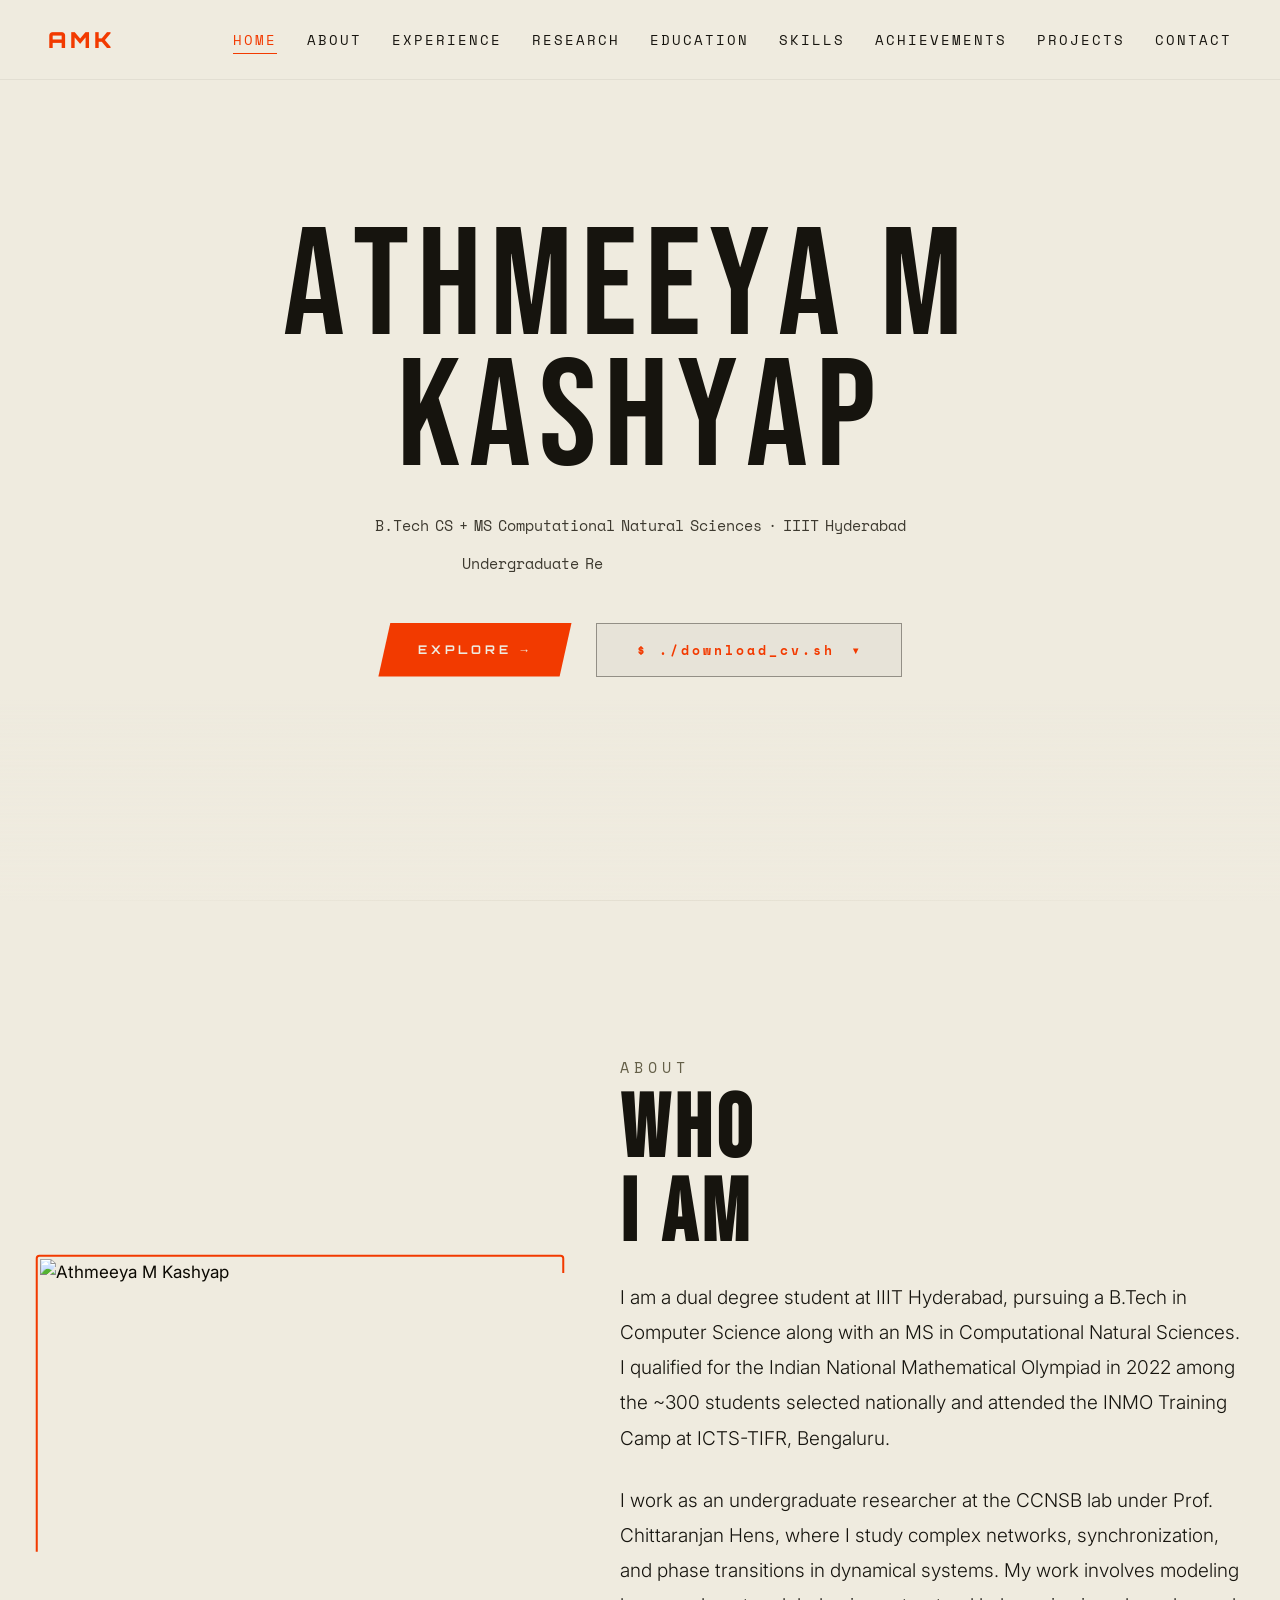
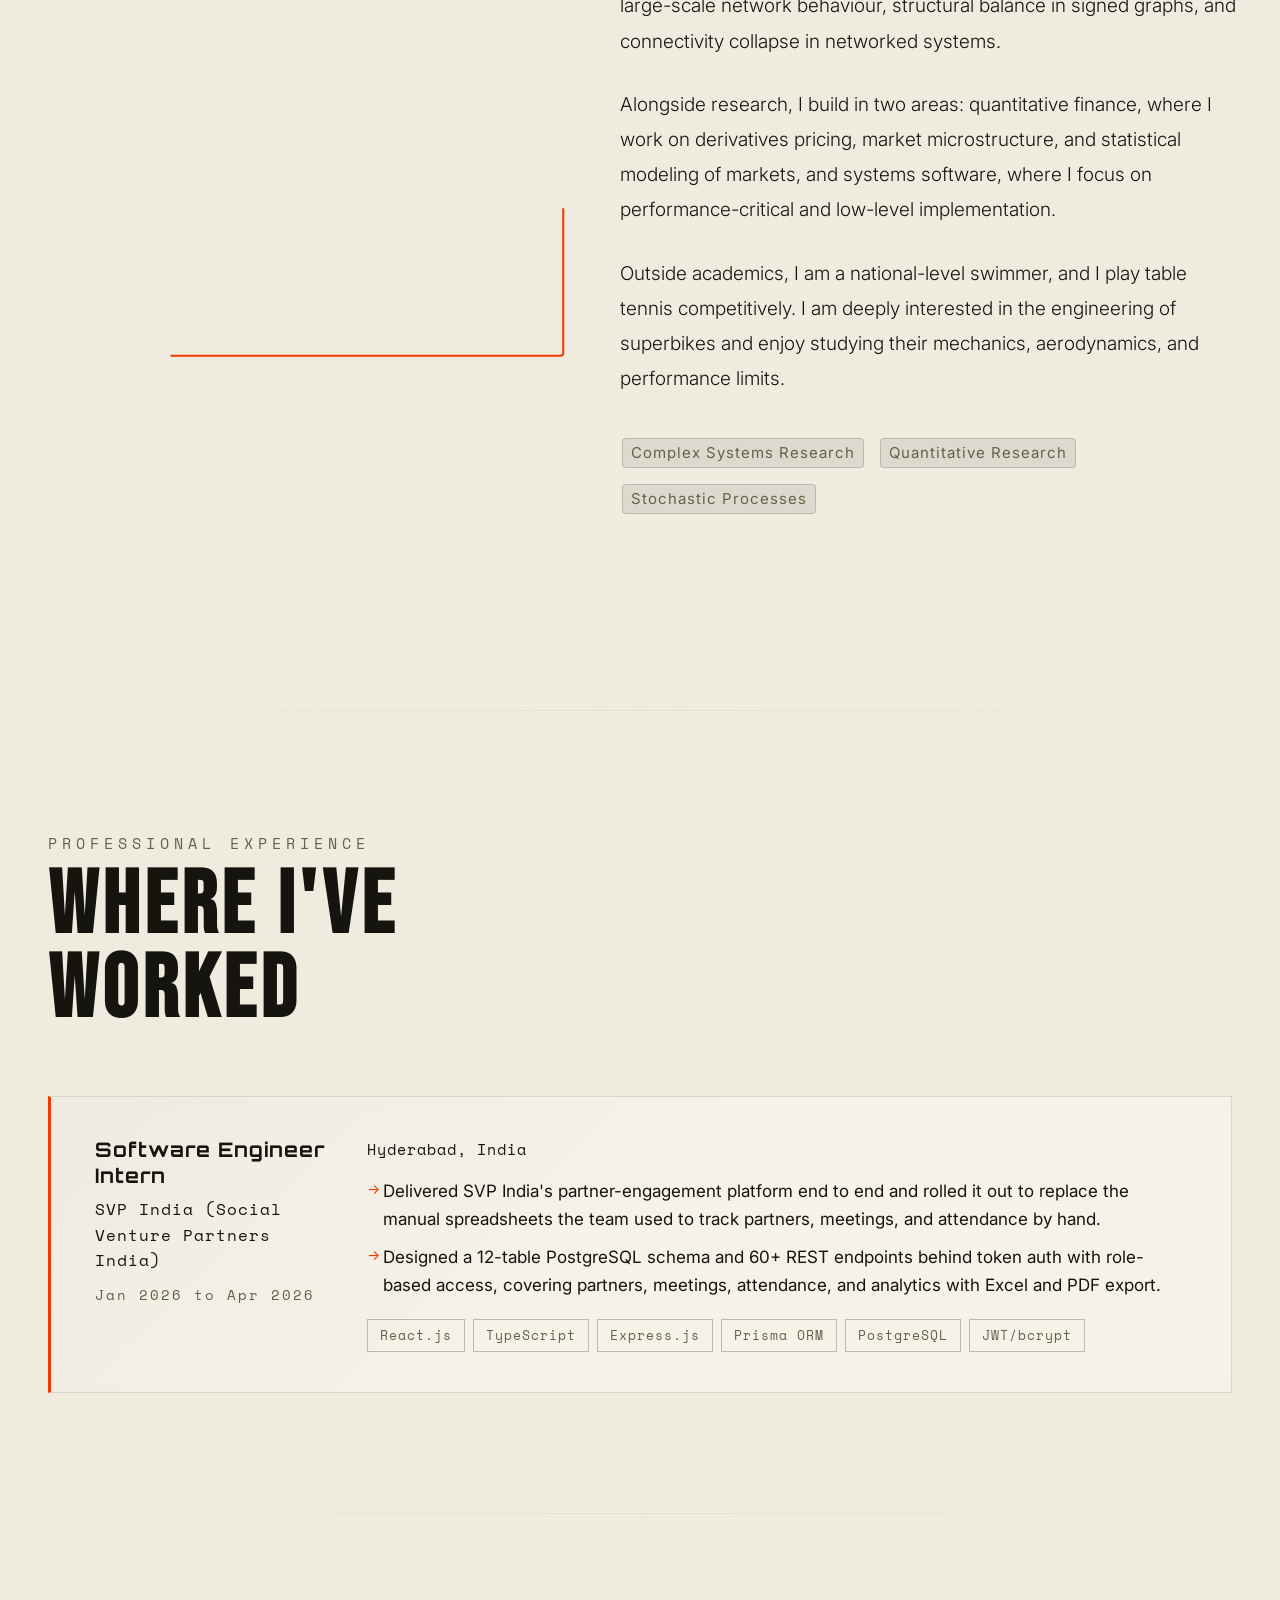
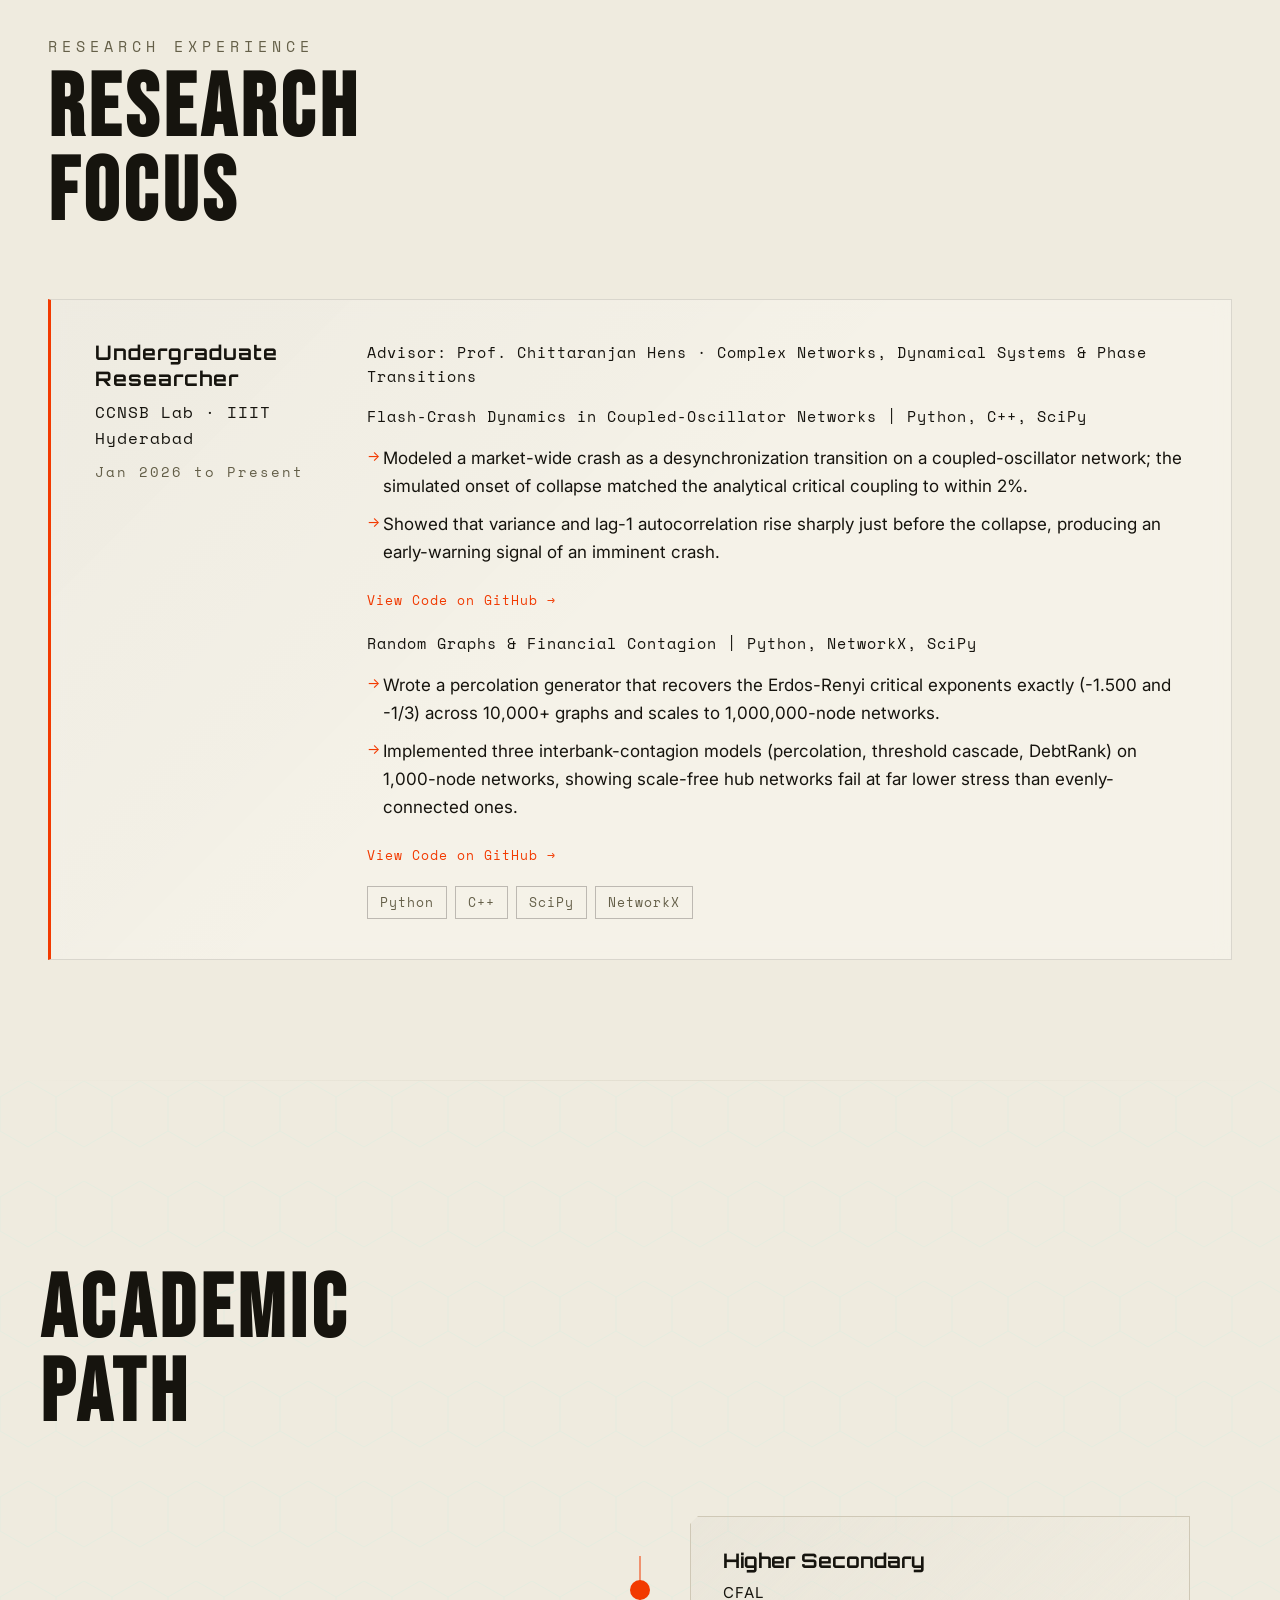
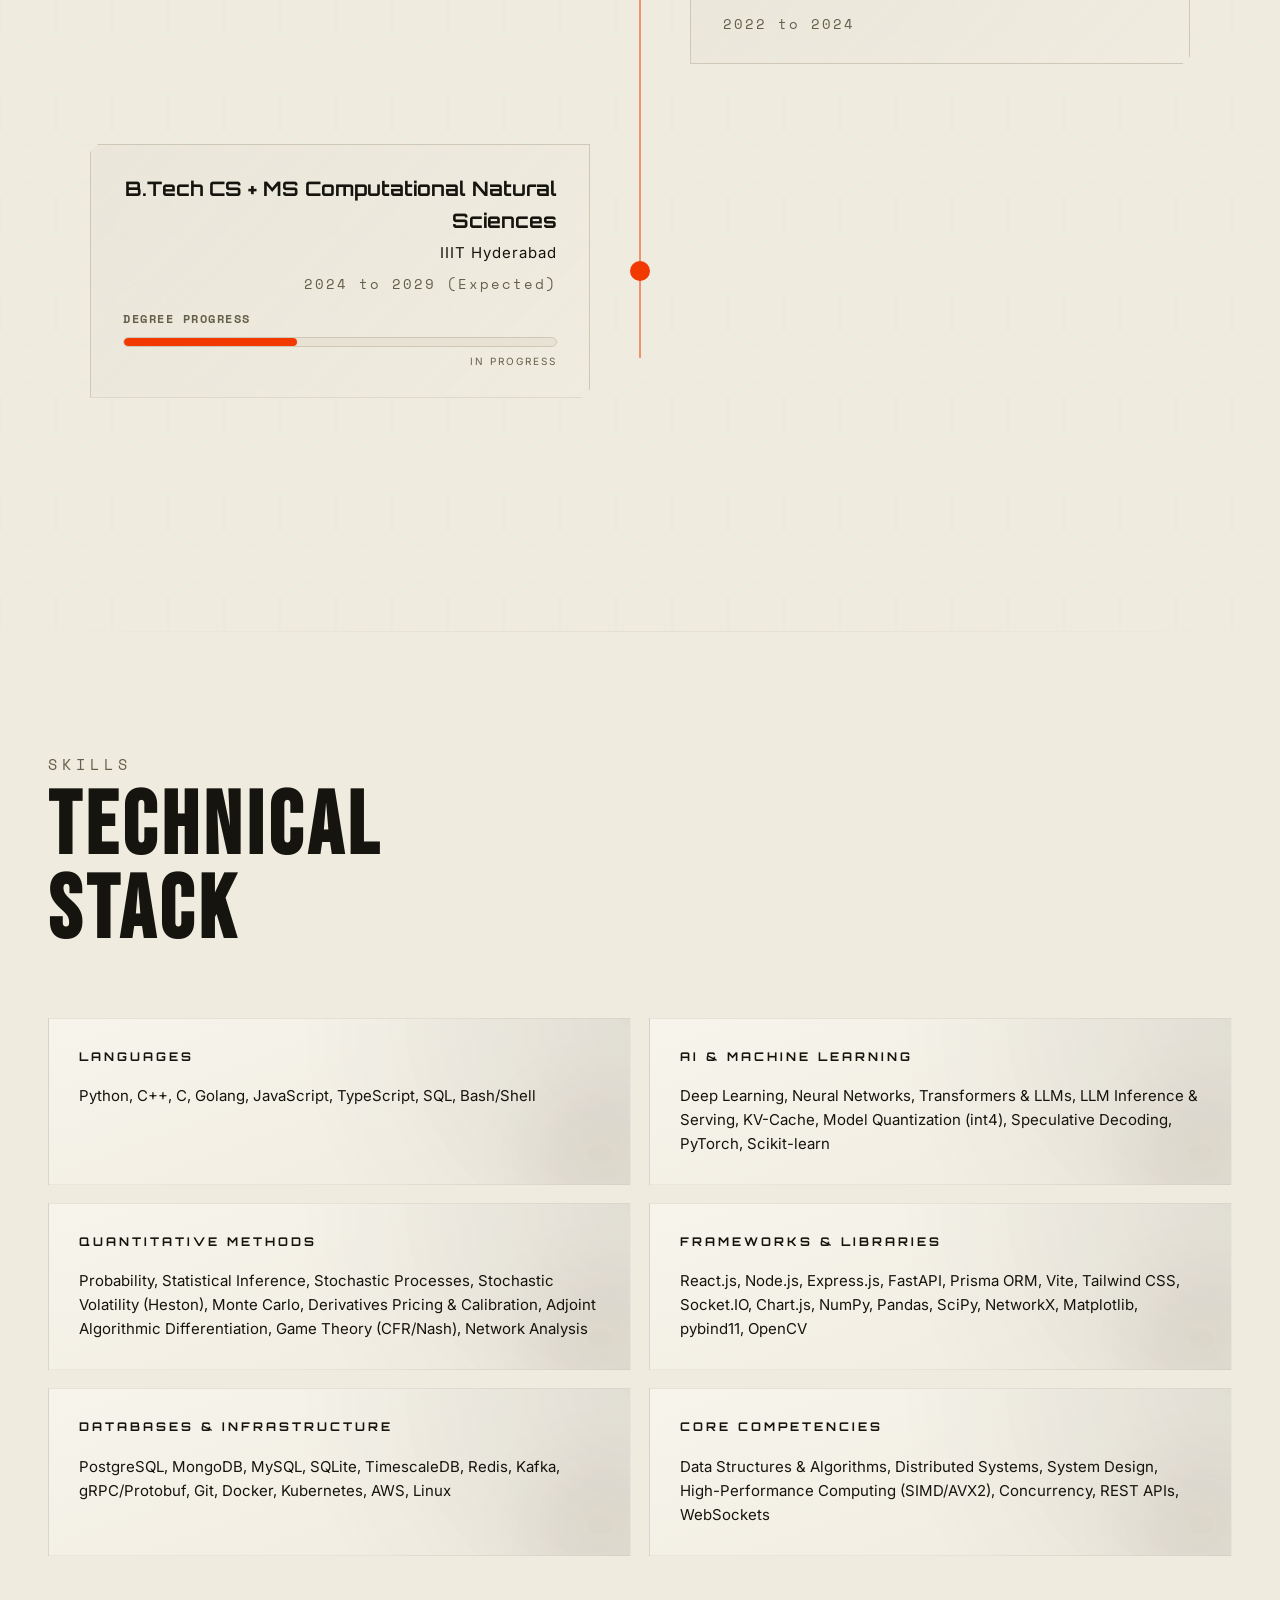
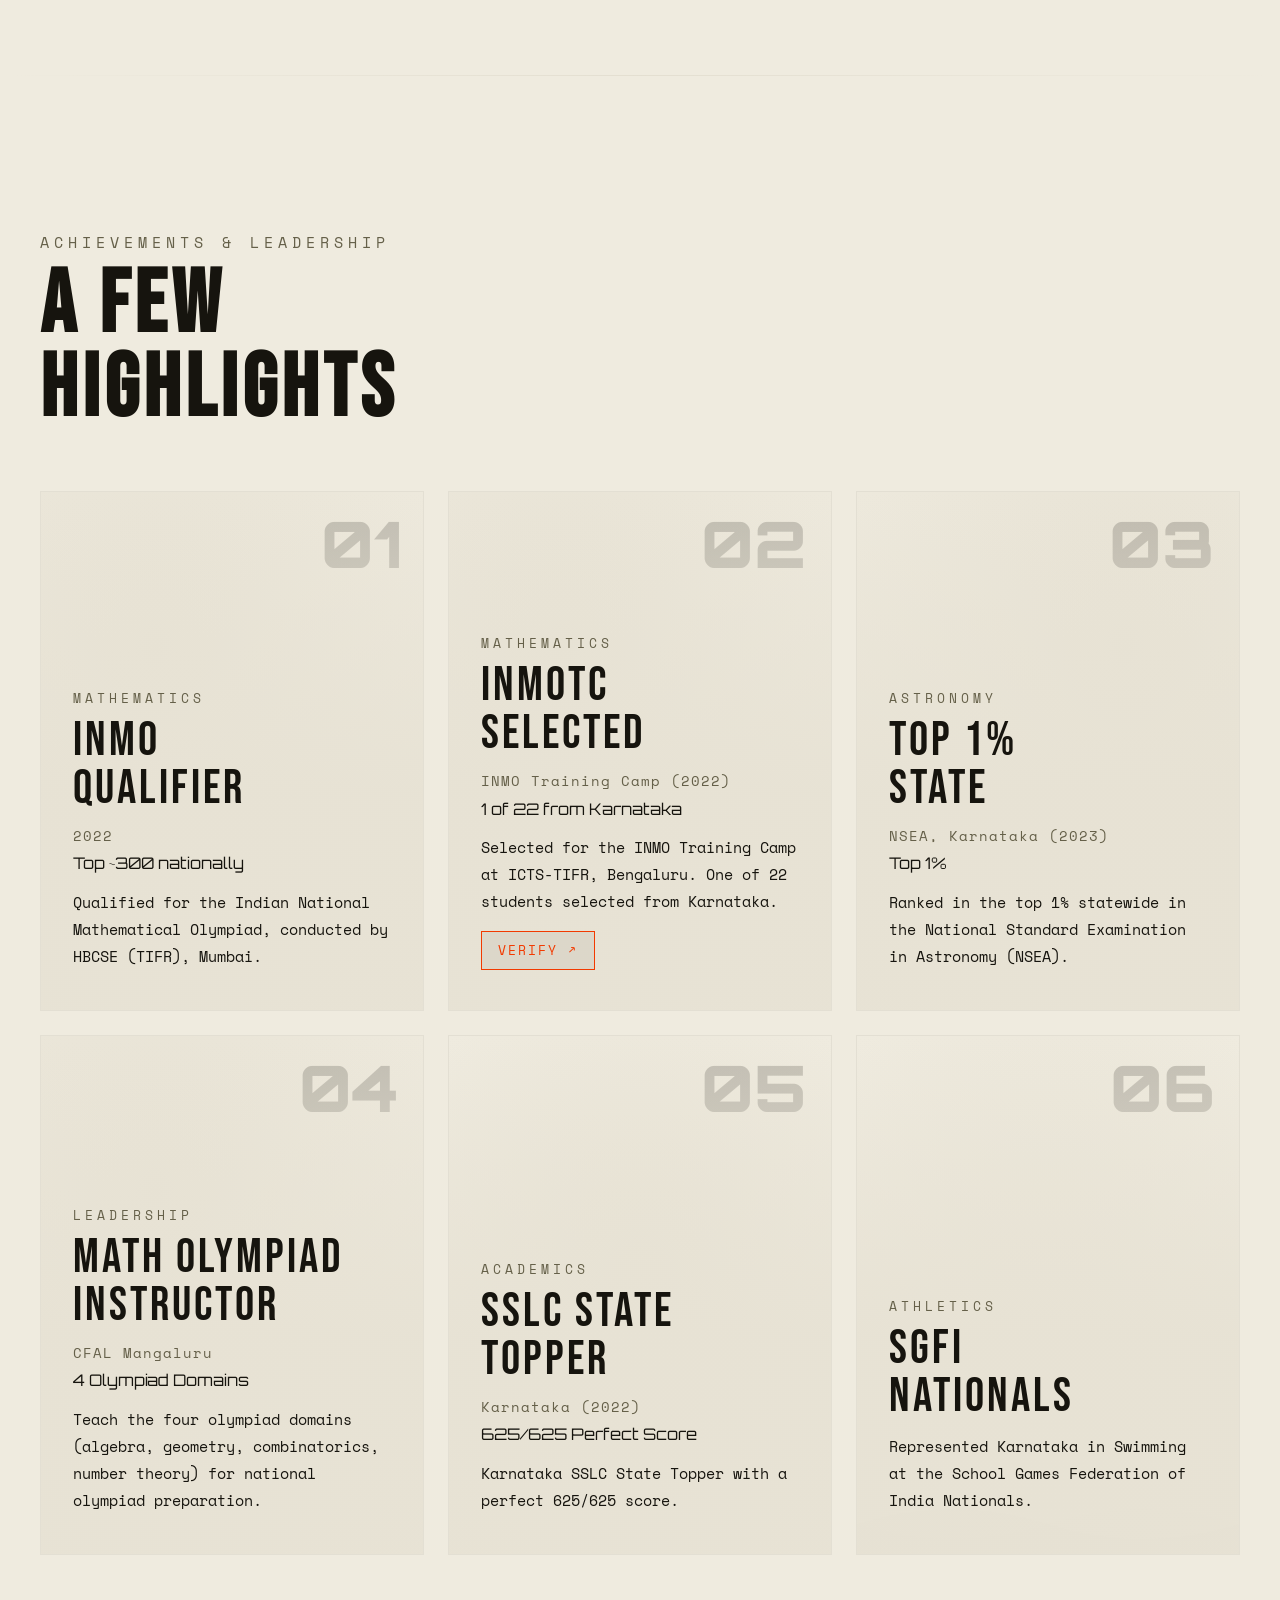
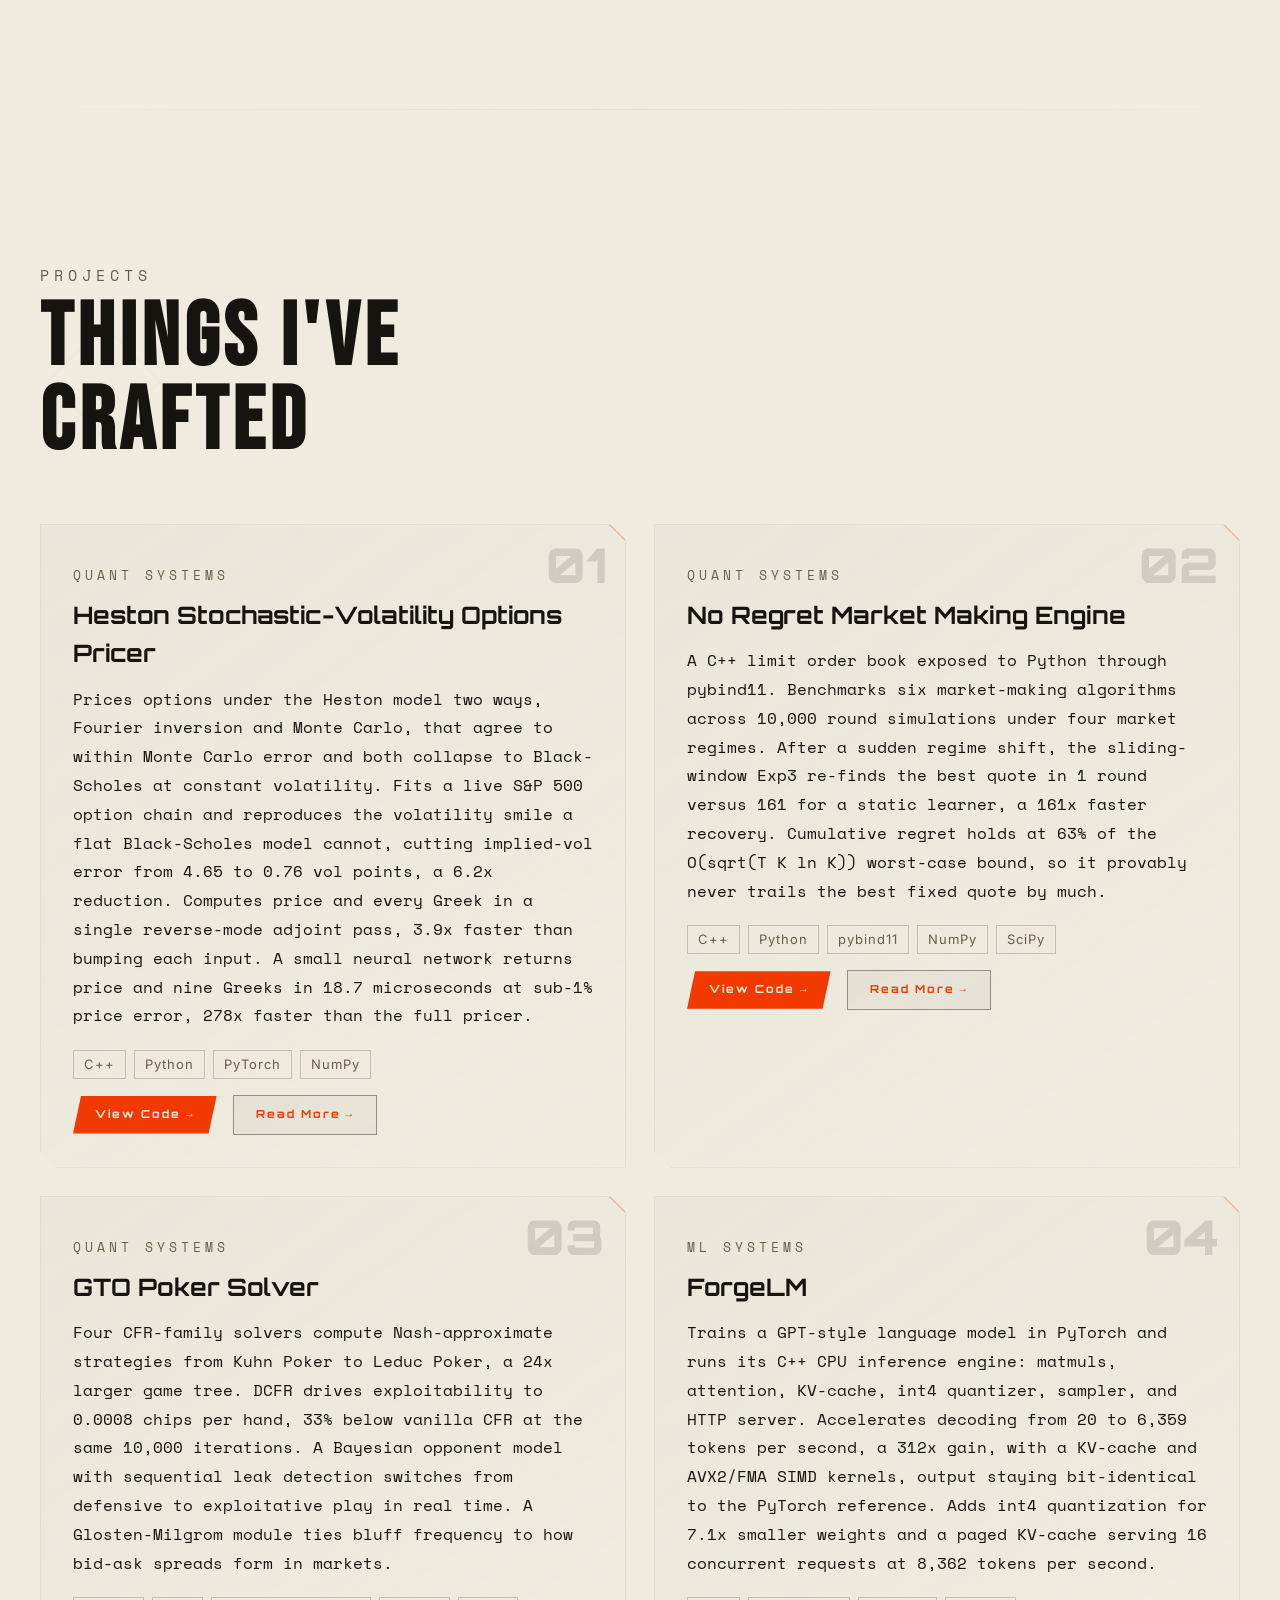
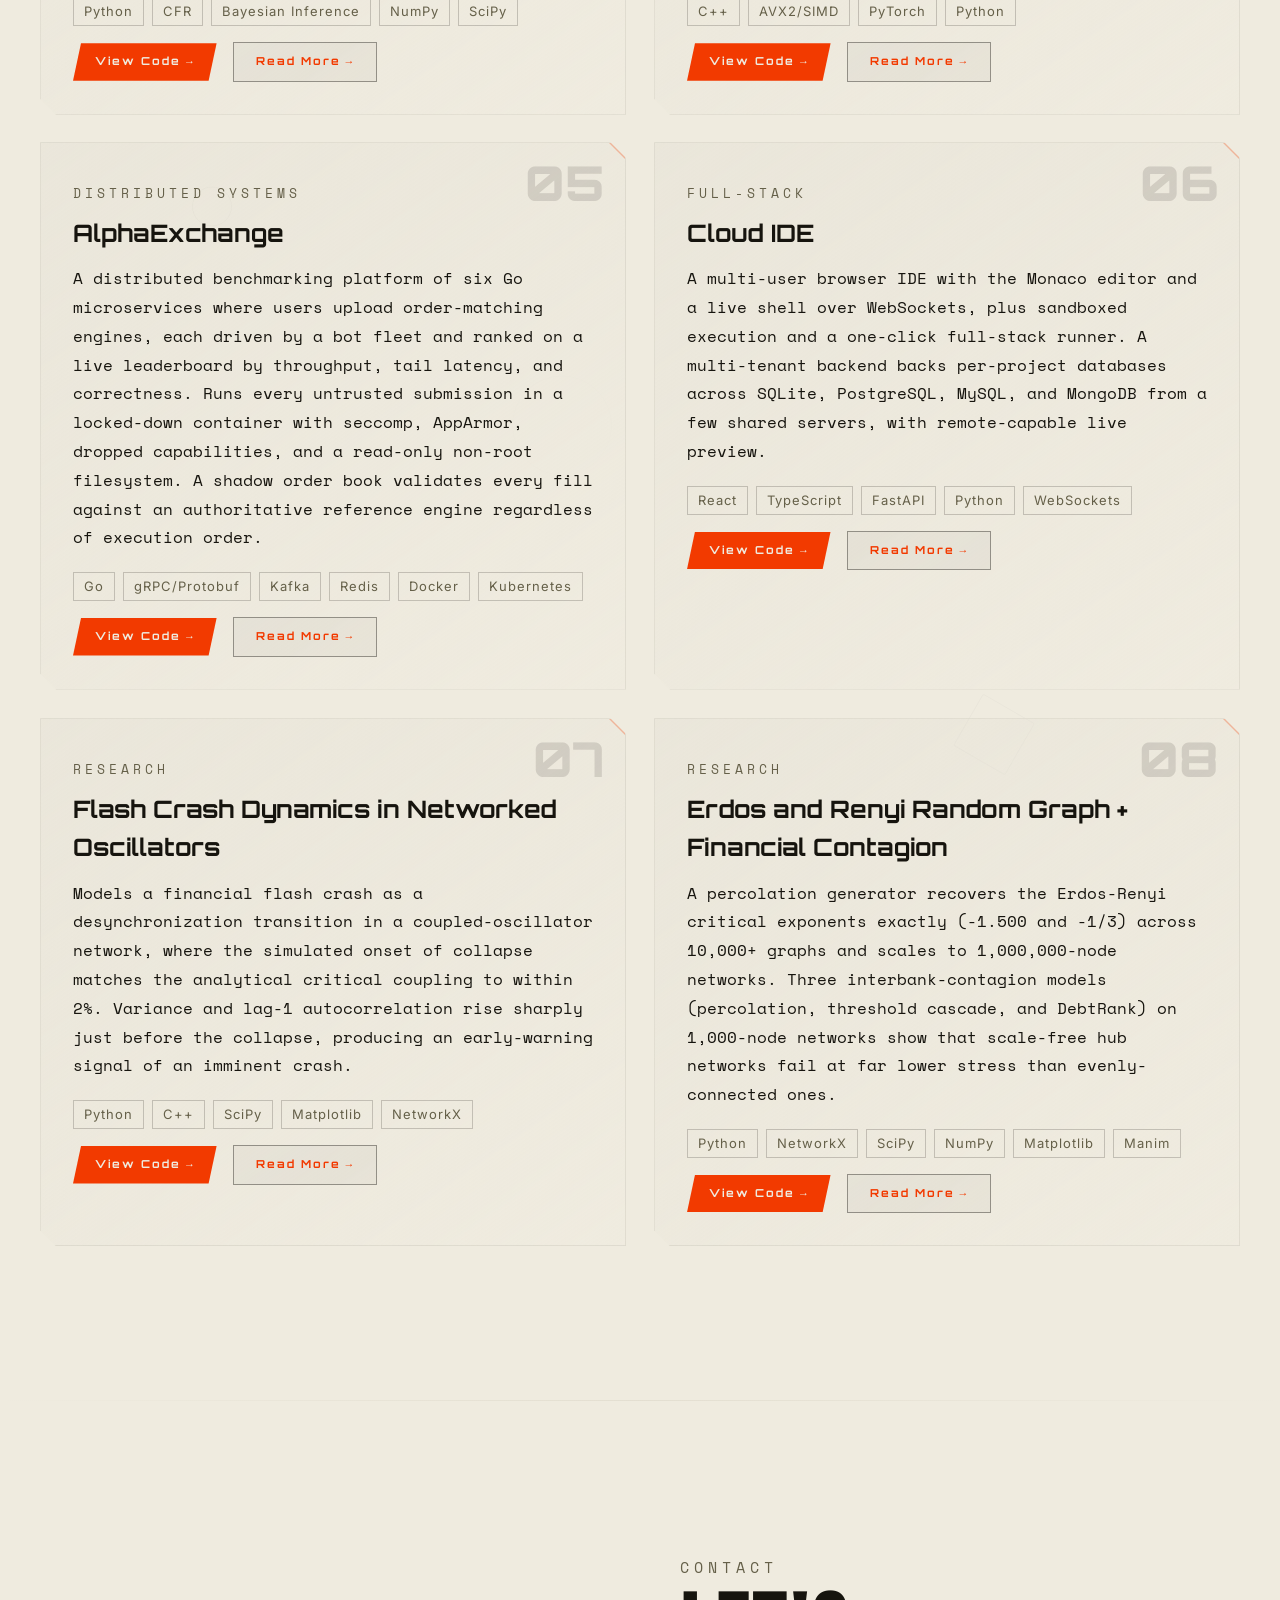
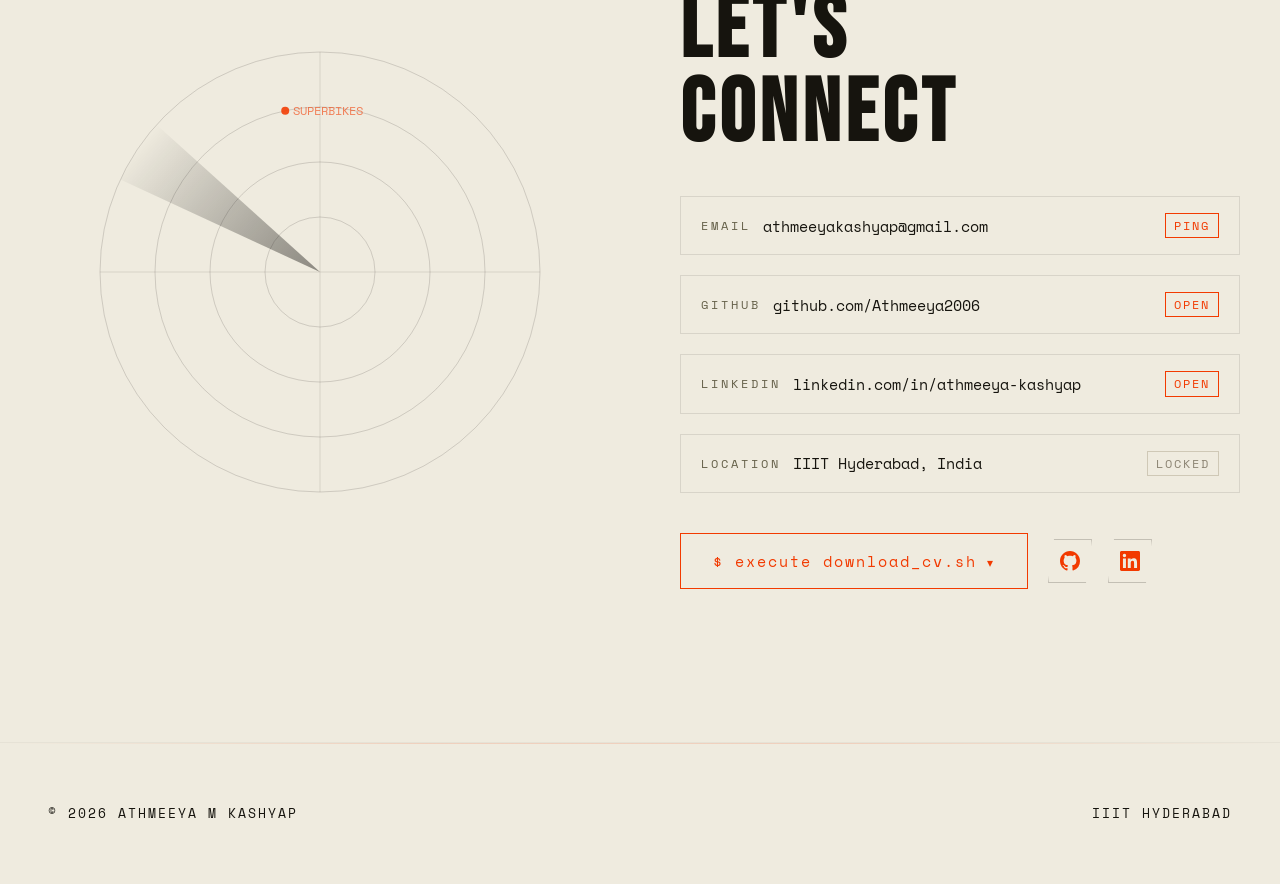
==== commit 618d406b: "made some changes" ====
--- a/index.html
+++ b/index.html
@@ -437,14 +437,14 @@
         <div class="project-card-corner"></div>
         <div class="project-num">03</div>
         <div class="project-tag">Quant Systems</div>
-        <div class="project-title">GTO Poker Bot</div>
+        <div class="project-title">GTO Poker Solver</div>
         <div class="project-desc">Four CFR-family solvers compute Nash-approximate strategies from Kuhn Poker to Leduc Poker, a 24x larger game tree. DCFR drives exploitability to 0.0008 chips per hand, 33% below vanilla CFR at the same 10,000 iterations. A Bayesian opponent model with sequential leak detection switches from defensive to exploitative play in real time. A Glosten-Milgrom module ties bluff frequency to how bid-ask spreads form in markets.</div>
         <div class="project-tech">
           <span>Python</span><span>CFR</span><span>Bayesian Inference</span><span>NumPy</span><span>SciPy</span>
         </div>
         <div class="project-card-links">
           <a href="https://github.com/Athmeeya2006/GTO_Poker_Bot" target="_blank" rel="noopener noreferrer" class="project-link">View Code &rarr;</a>
-          <a href="projects/poker-bot.html" class="project-link project-link-detail">Read More &rarr;</a>
+          <a href="projects/poker-solver.html" class="project-link project-link-detail">Read More &rarr;</a>
         </div>
           </div>
 
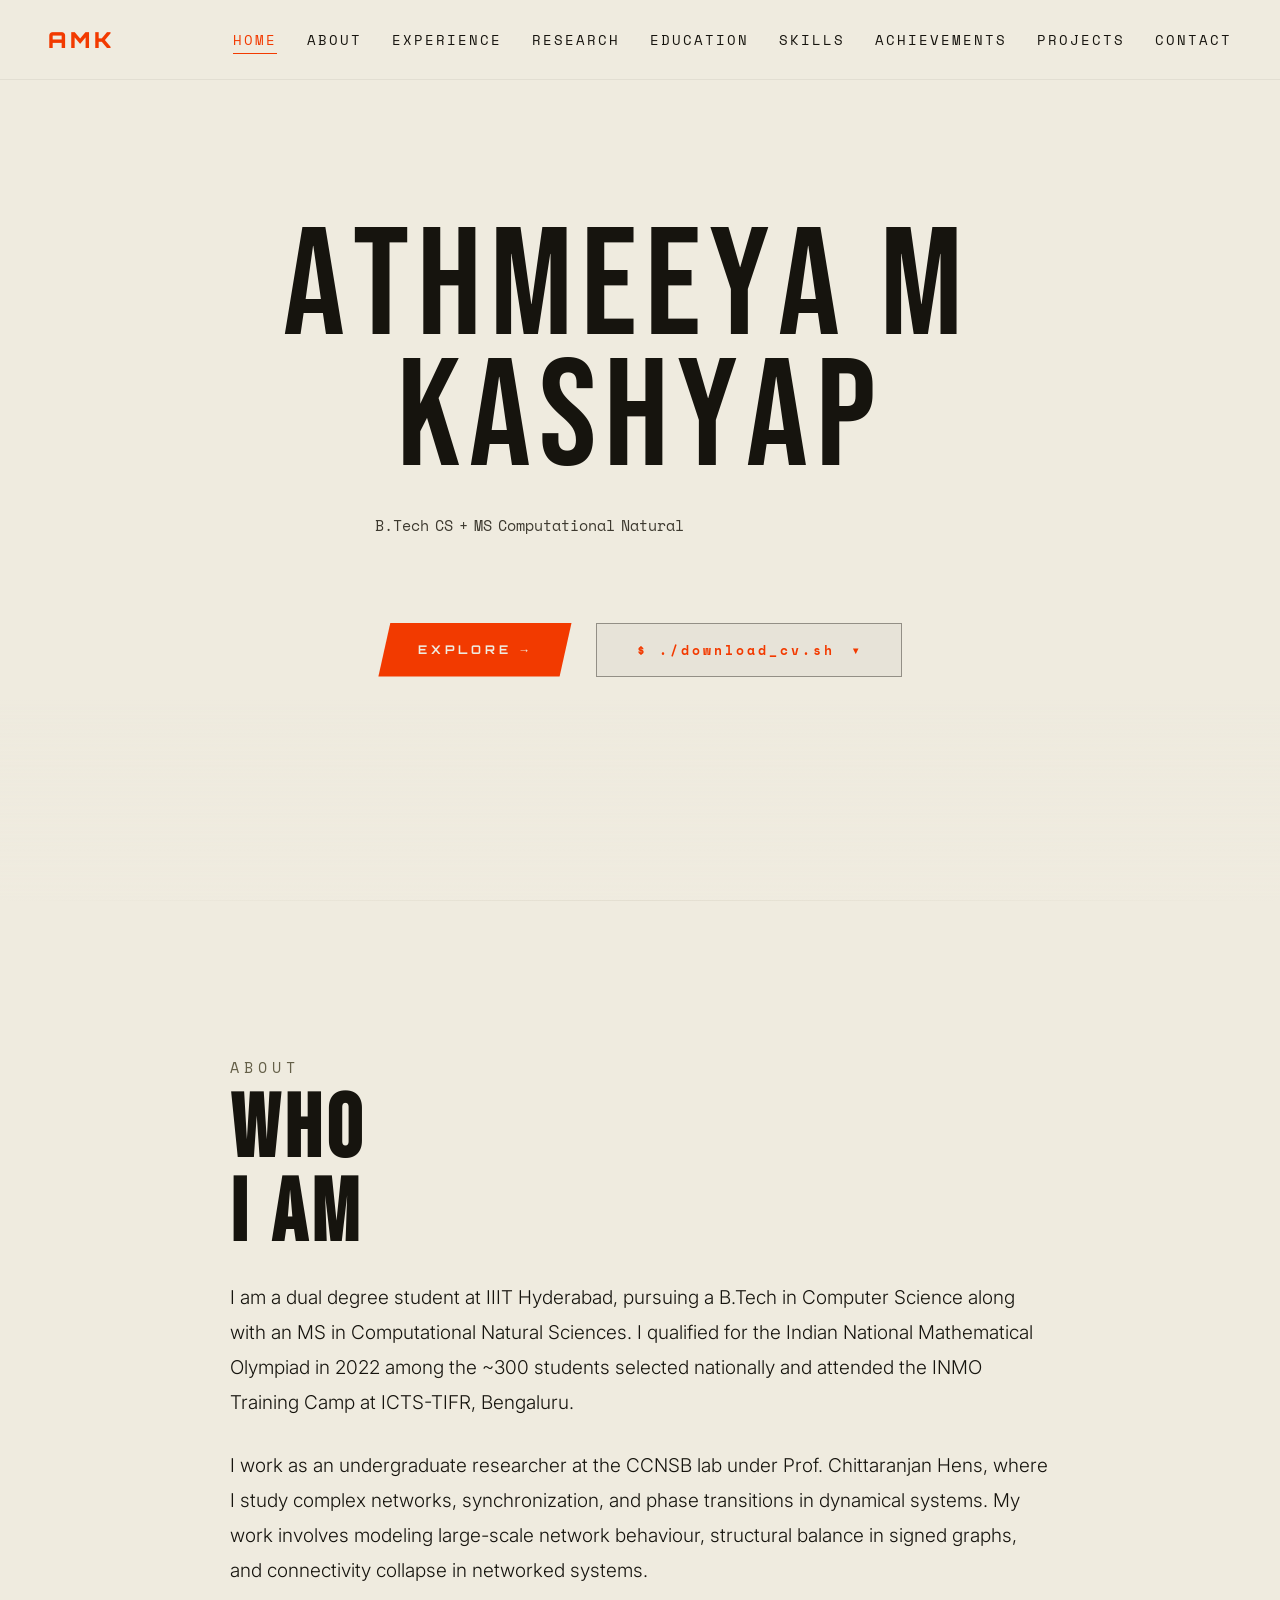
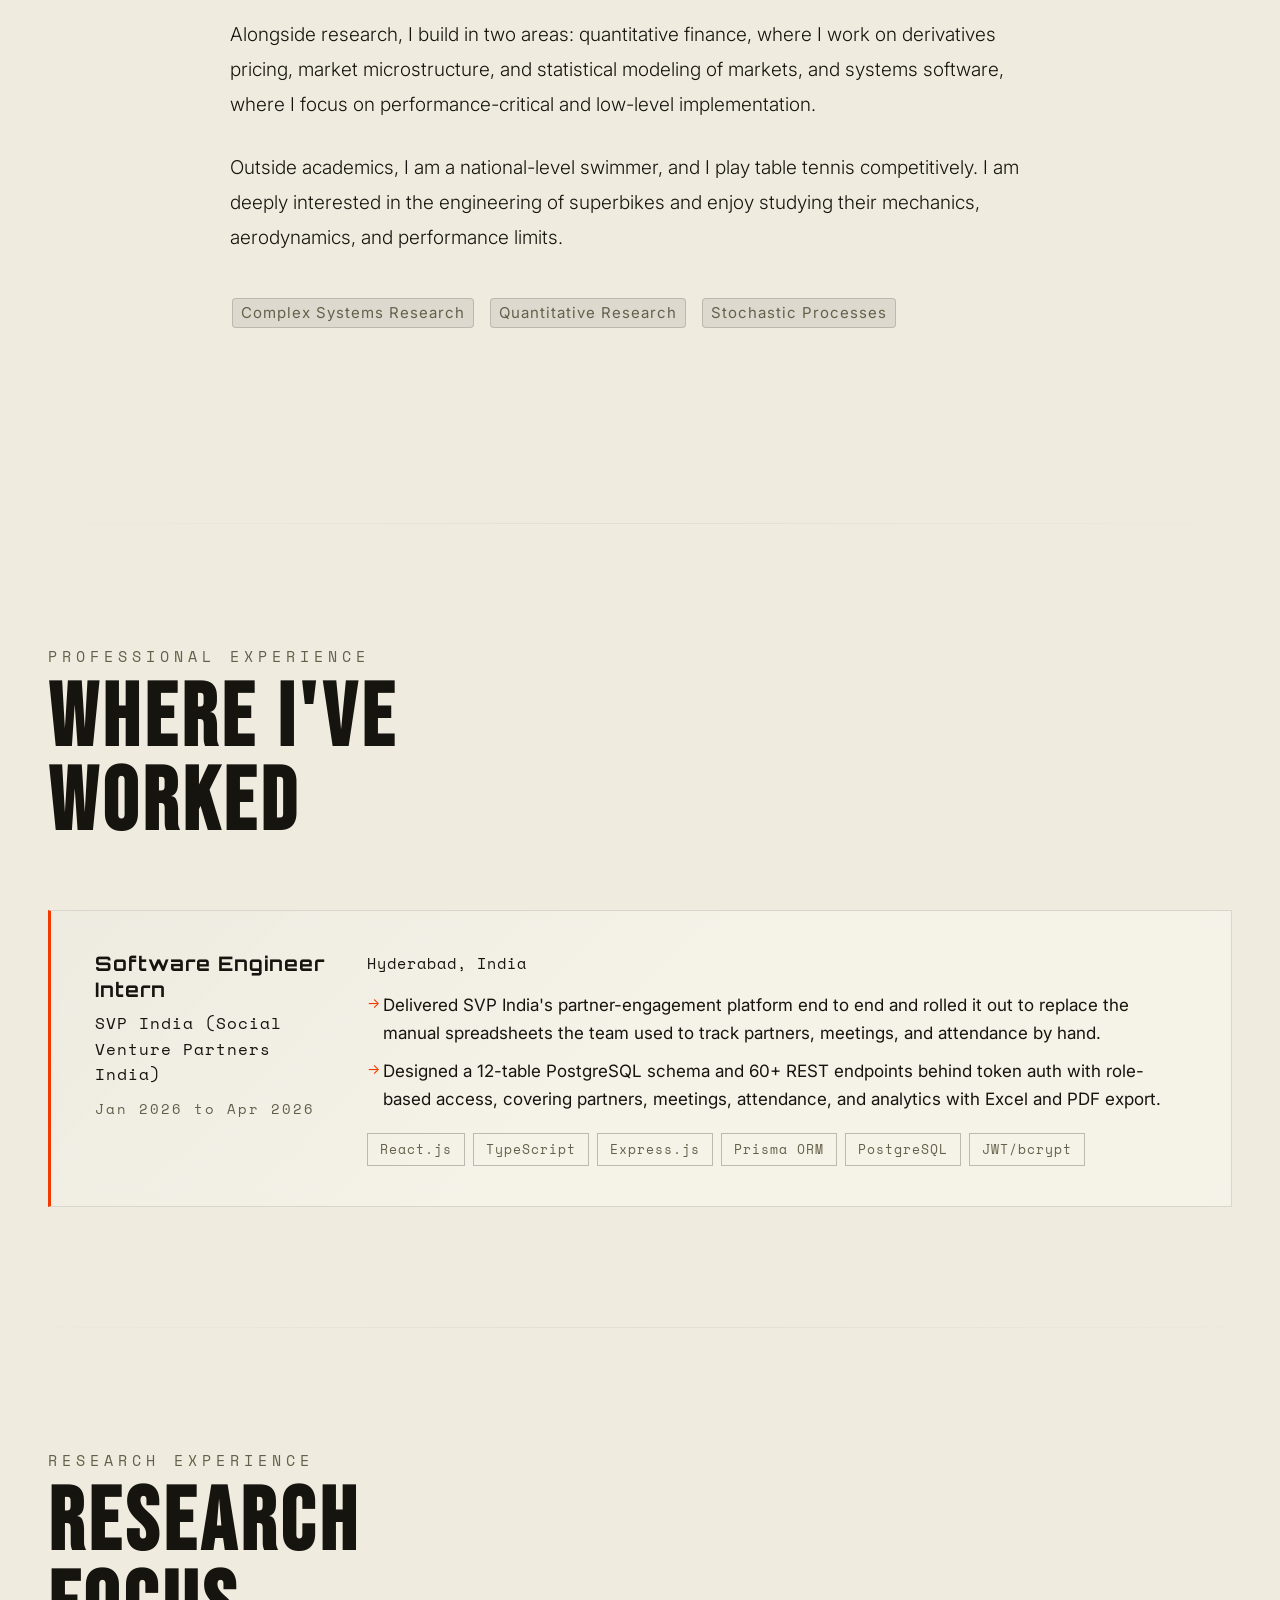
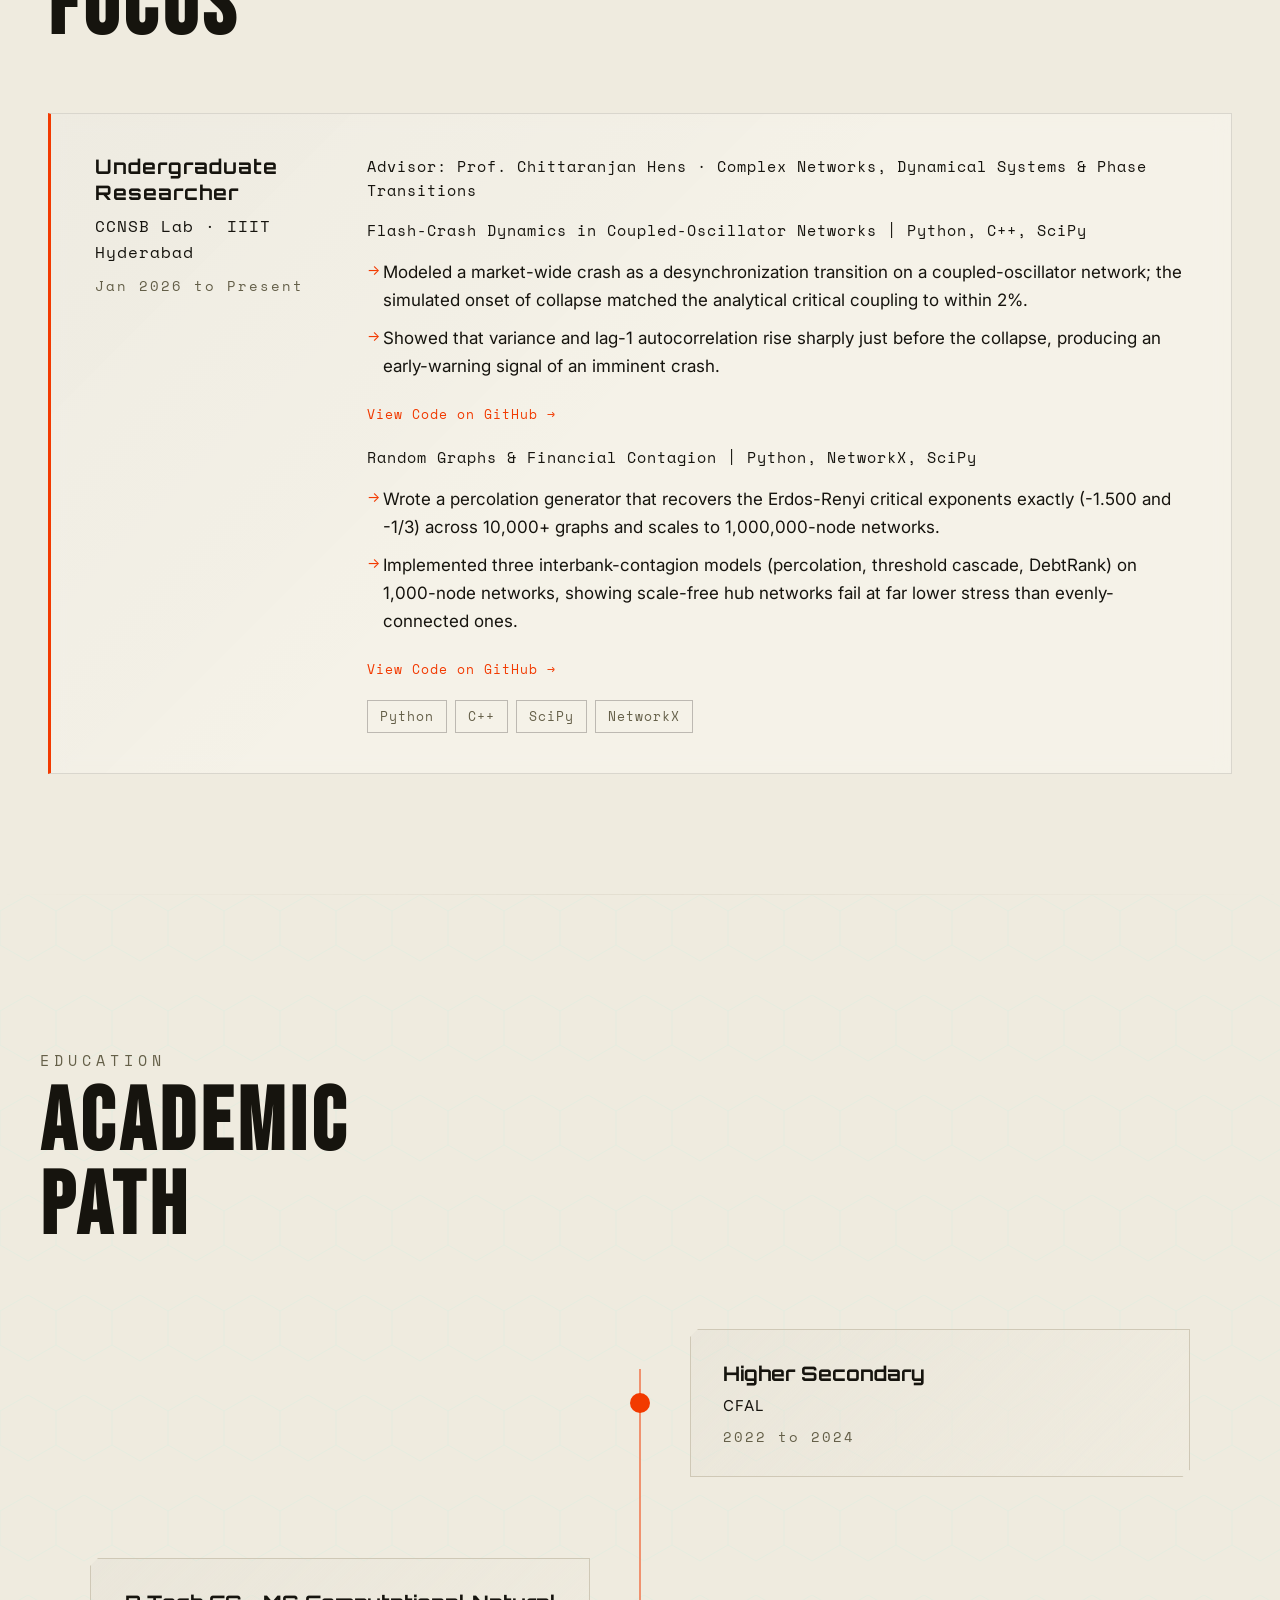
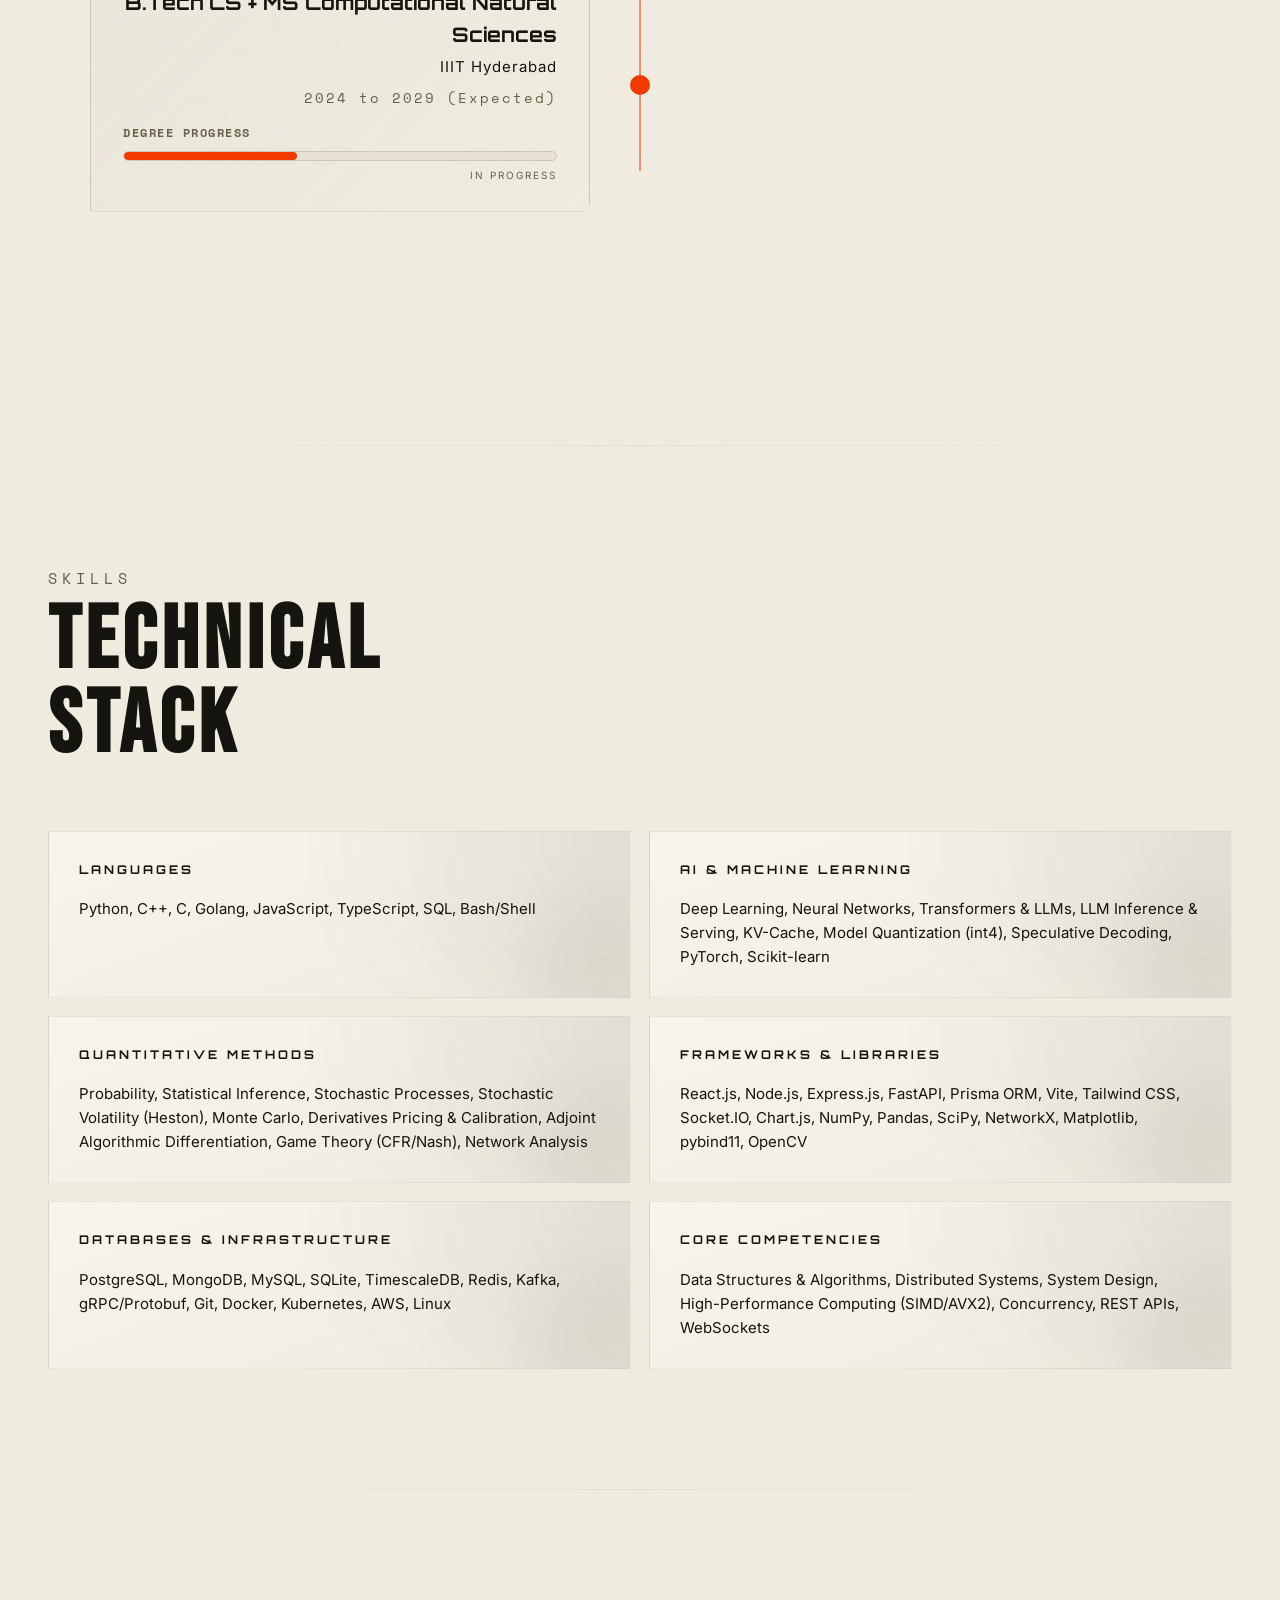
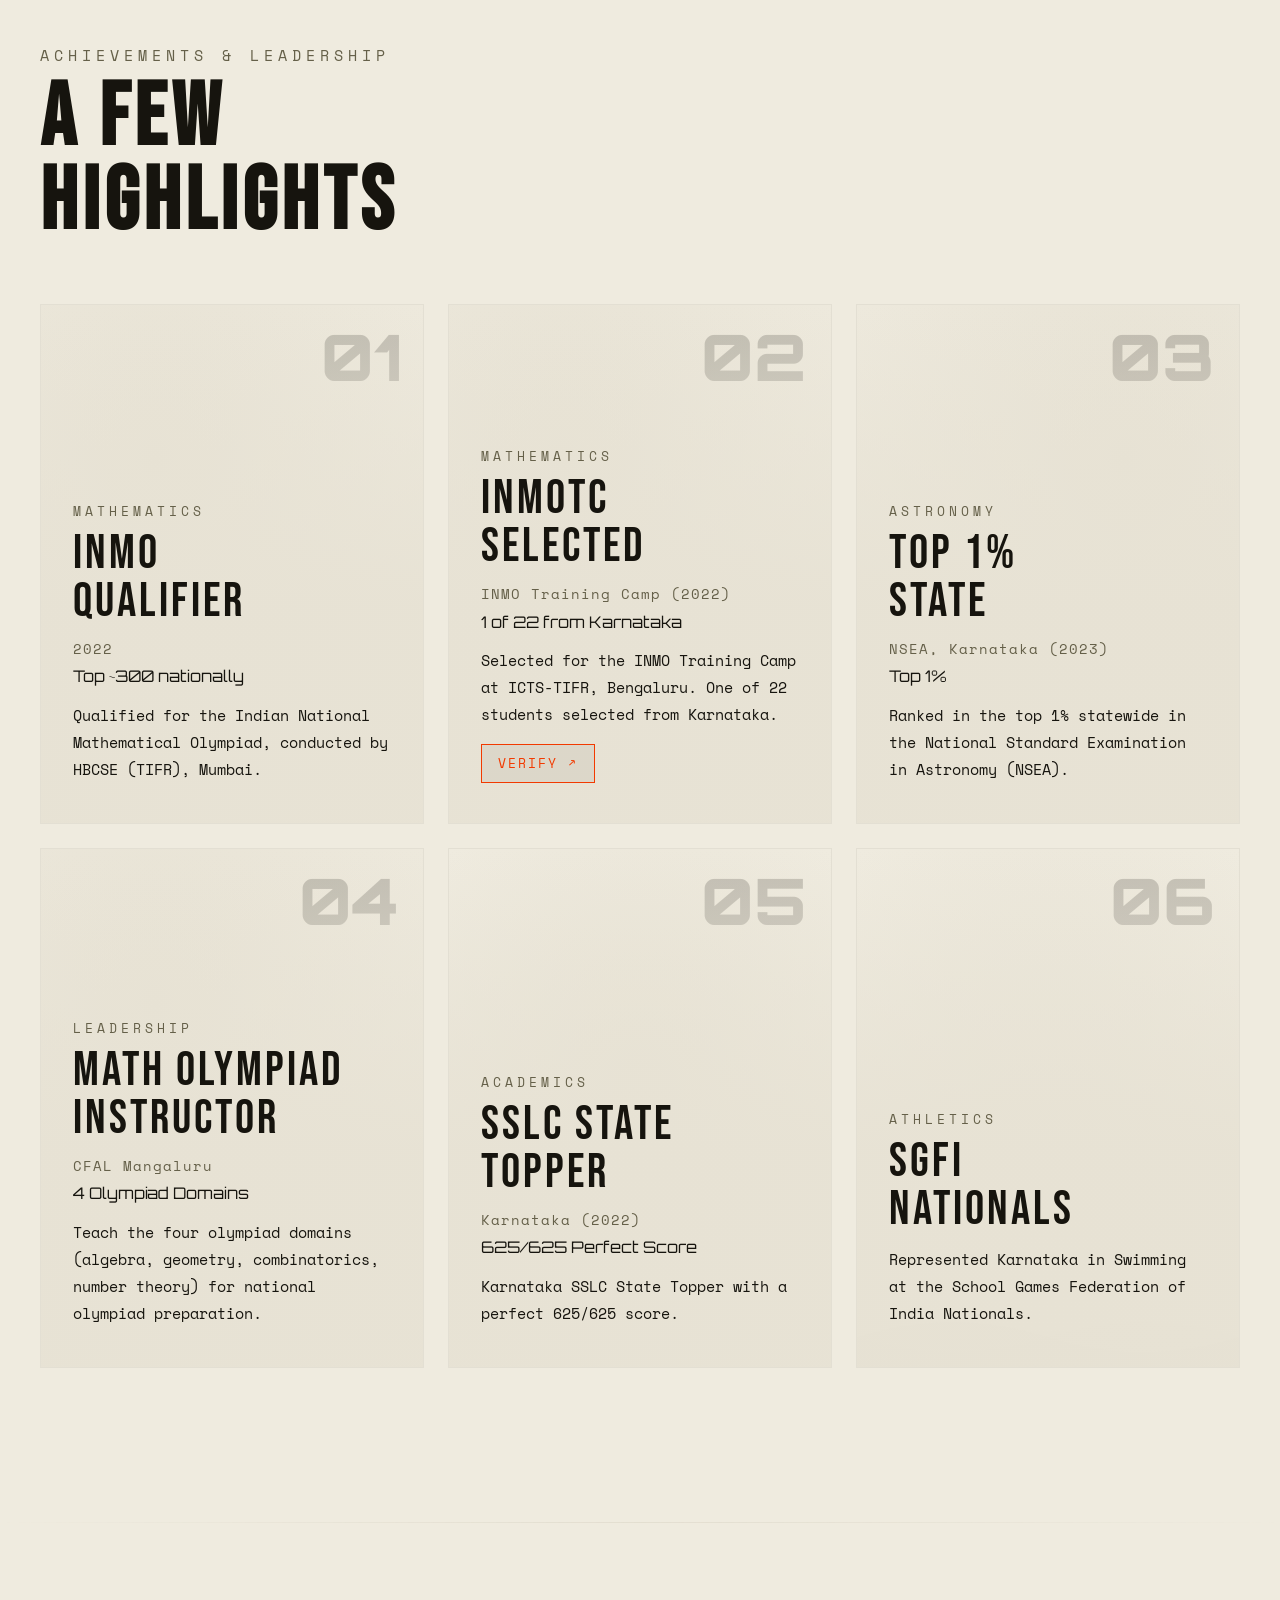
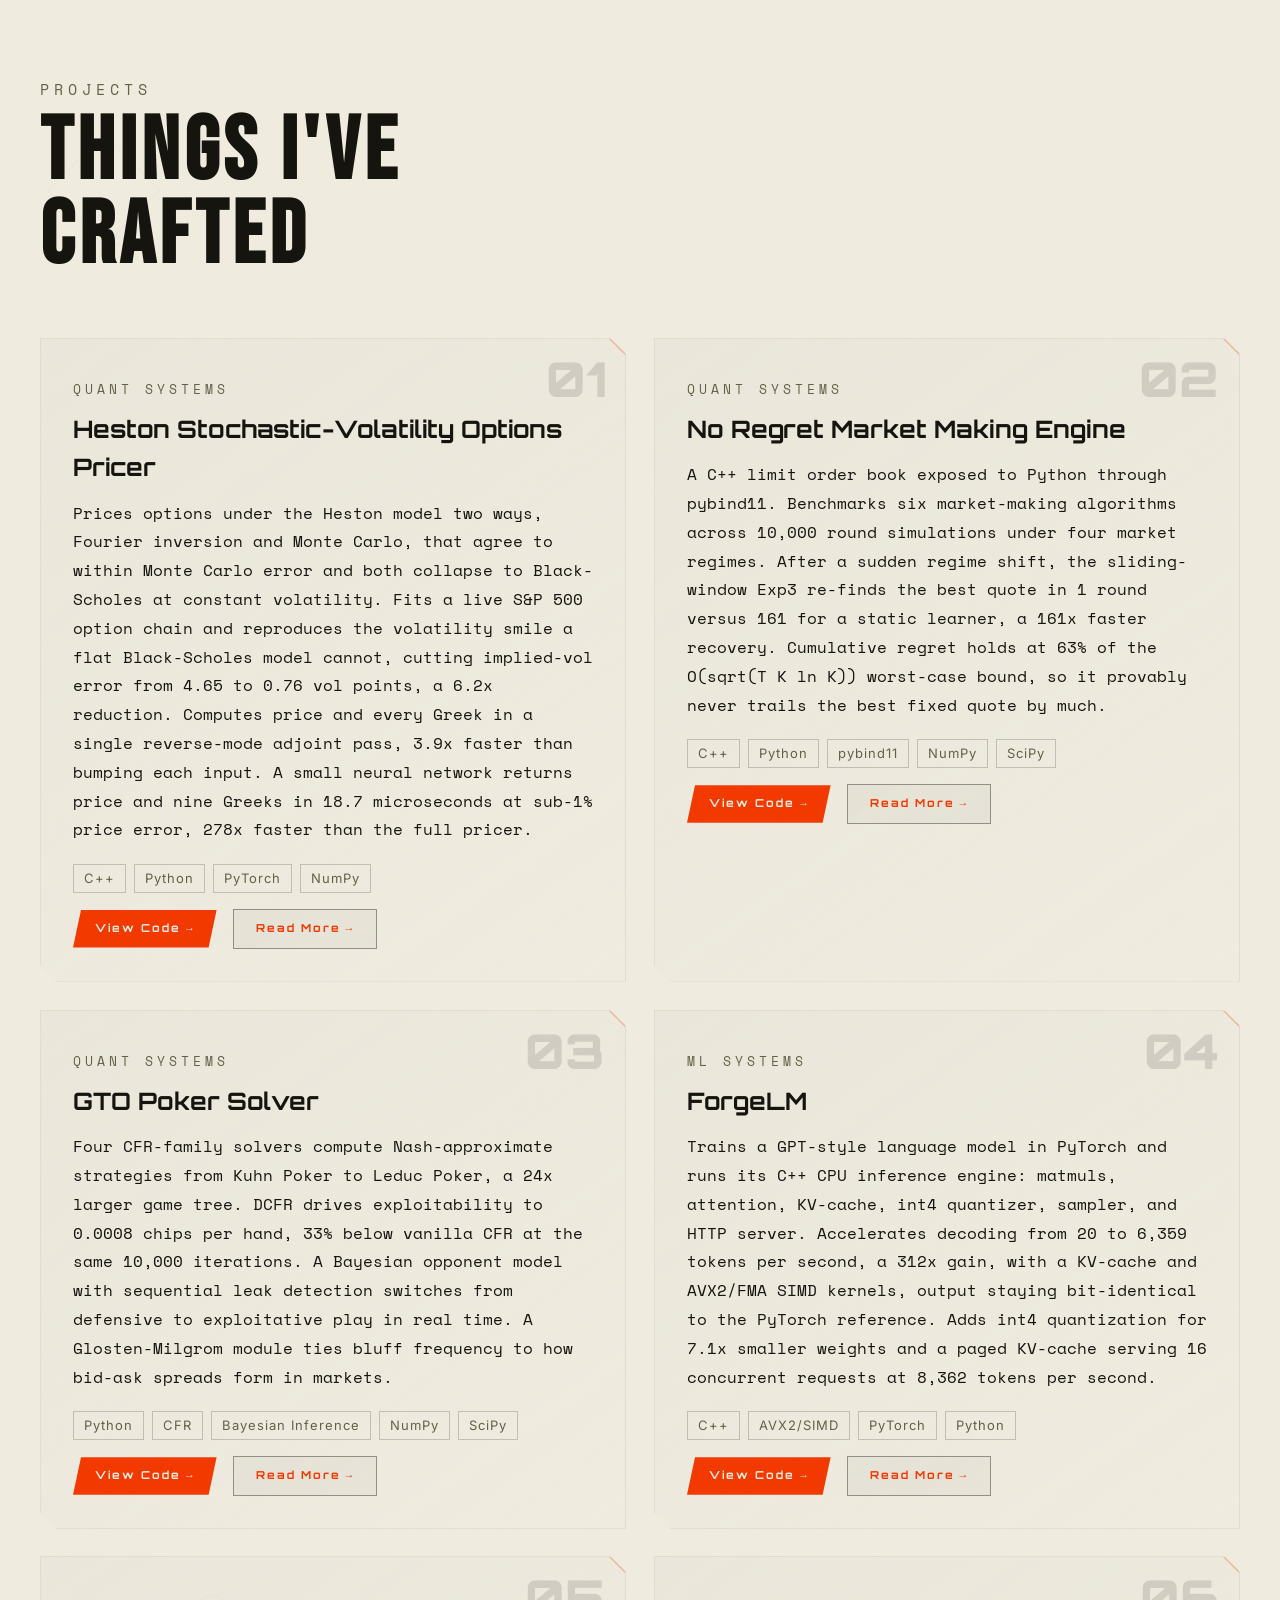
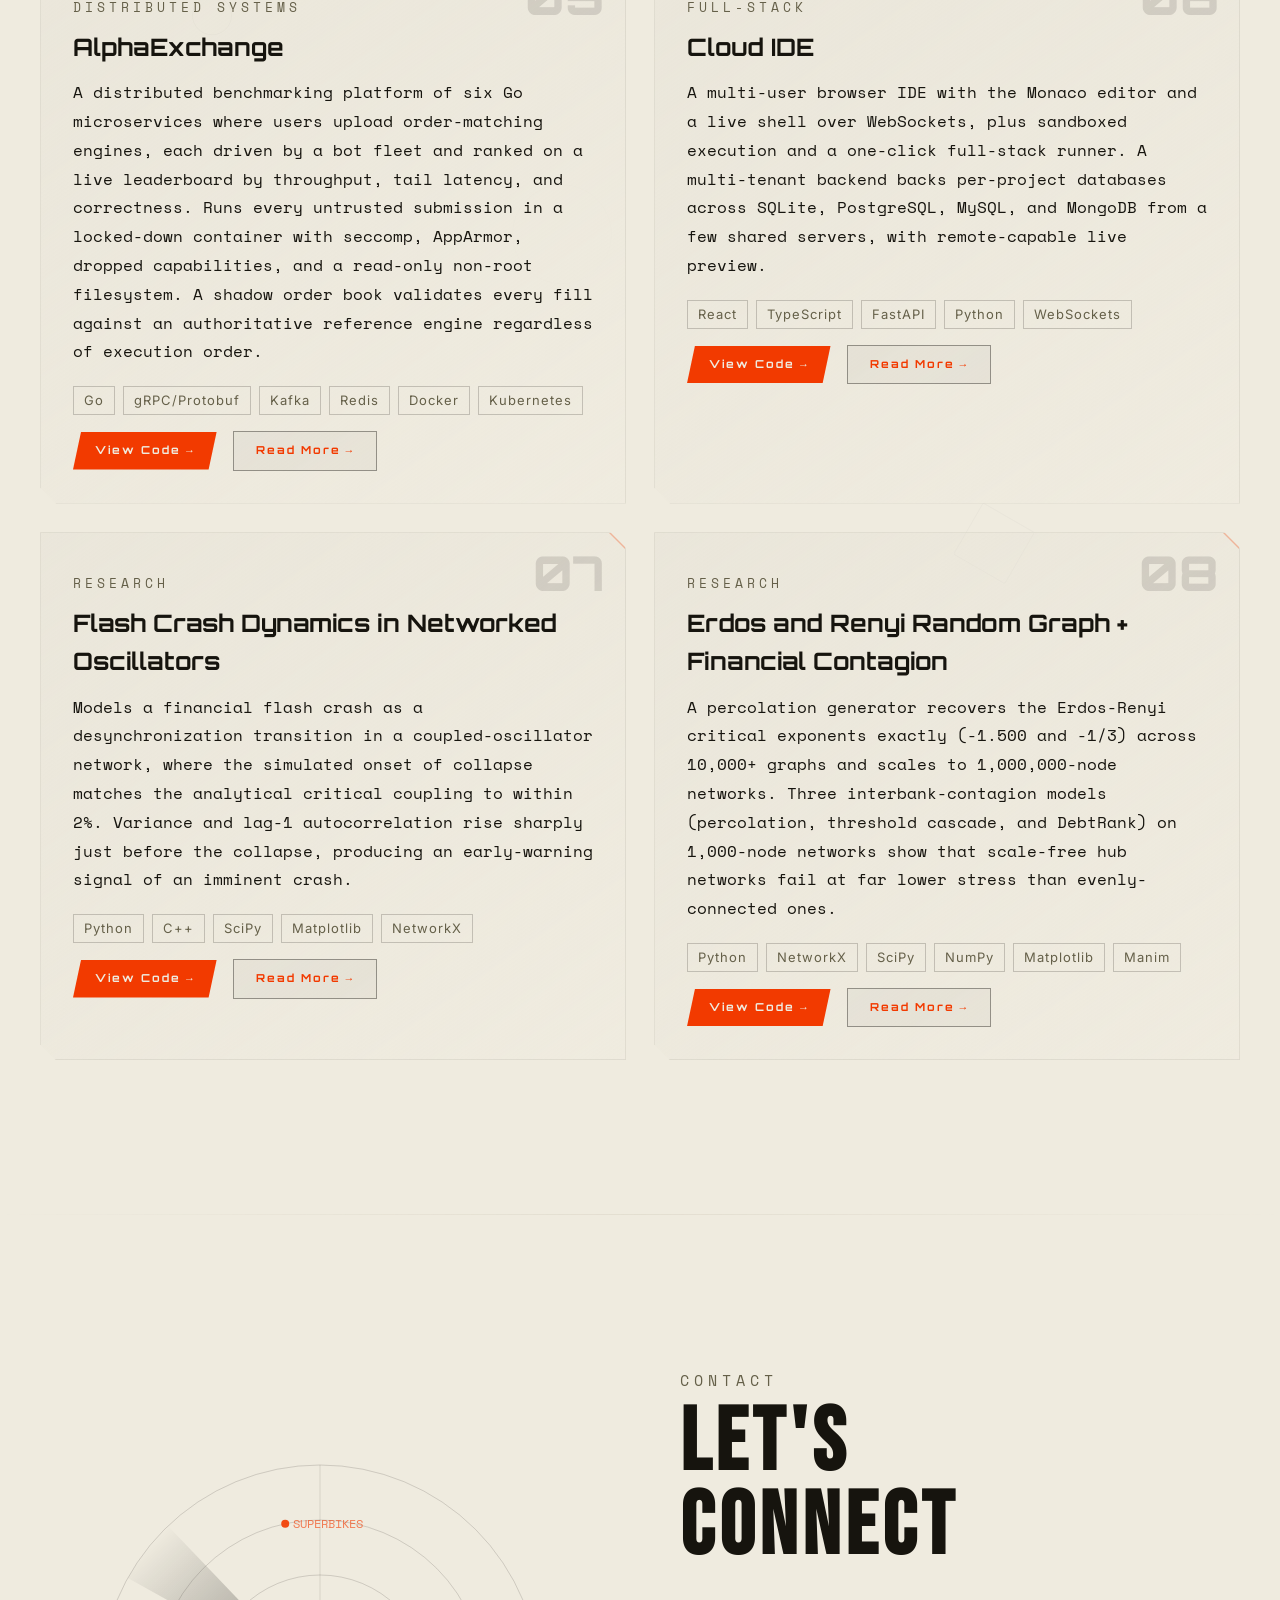
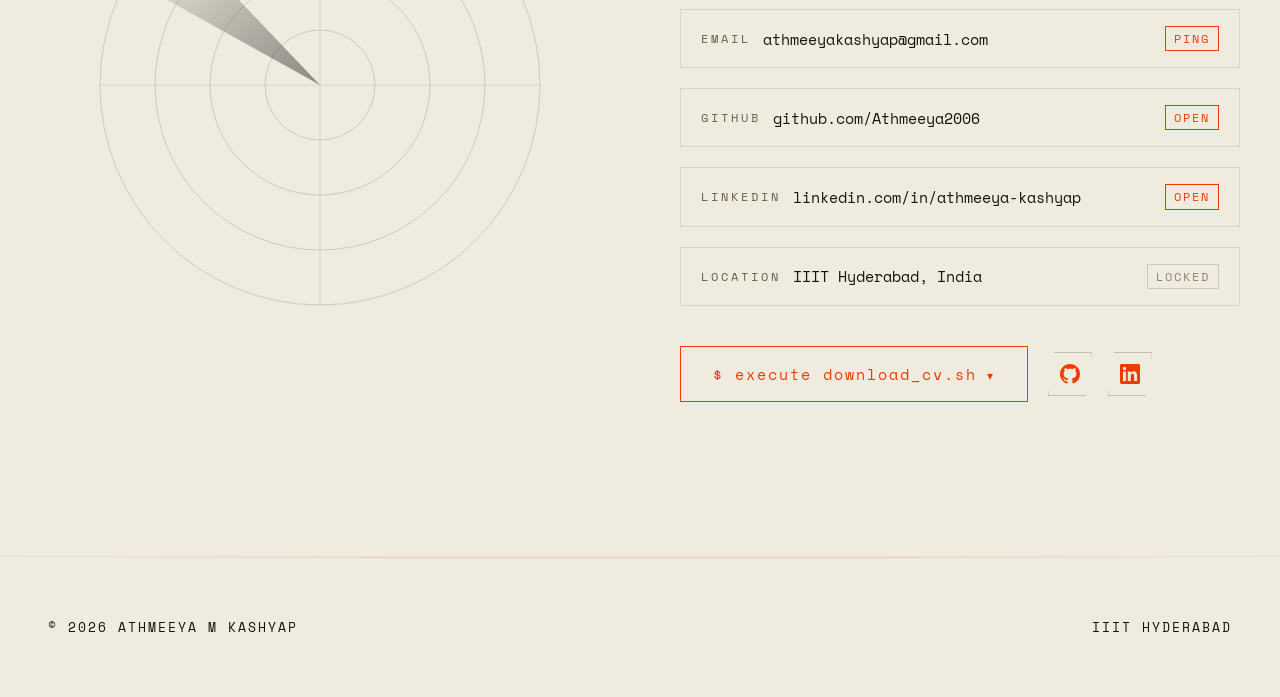
==== commit bf50bf0f: "removed photo" ====
--- a/index.html
+++ b/index.html
@@ -10,14 +10,12 @@
   <meta property="og:title" content="Athmeeya M Kashyap | Portfolio">
   <meta property="og:description"
     content="Undergraduate Researcher, CCNSB IIIT Hyderabad. Percolation Theory · INMO Qualifier.">
-  <meta property="og:image" content="https://athmeeya2006.github.io/assets/Athmeeya_Kashyap_cv.jpg">
   <meta property="og:url" content="https://athmeeya2006.github.io/">
   <meta property="og:type" content="website">
-  <meta name="twitter:card" content="summary_large_image">
+  <meta name="twitter:card" content="summary">
   <meta name="twitter:title" content="Athmeeya M Kashyap | Portfolio">
   <meta name="twitter:description"
     content="Undergraduate Researcher, CCNSB IIIT Hyderabad. INMO Qualifier.">
-  <meta name="twitter:image" content="https://athmeeya2006.github.io/assets/Athmeeya_Kashyap_cv.jpg">
   <title>Athmeeya M Kashyap | Portfolio</title>
   <link rel="preconnect" href="https://fonts.googleapis.com">
   <link rel="preconnect" href="https://fonts.gstatic.com" crossorigin>
@@ -101,16 +99,6 @@
   <!-- ABOUT -->
   <section id="about">
     <div class="about-grid">
-      <div class="about-photo-wrap reveal">
-        <div class="about-photo-frame">
-          <img src="assets/Athmeeya_Kashyap_cv.jpg" alt="Athmeeya M Kashyap">
-          <div class="scanlines"></div>
-          <div class="glitch-overlay"></div>
-        </div>
-        <svg class="about-svg-border" viewBox="0 0 400 533" preserveAspectRatio="none">
-          <rect x="5" y="5" width="390" height="523" rx="2" />
-        </svg>
-      </div>
       <div class="about-text">
         <div class="section-label reveal">About</div>
         <h2 class="section-title reveal" style="margin-bottom:24px">Who<br>I Am</h2>
--- a/styles.css
+++ b/styles.css
@@ -991,123 +991,9 @@
     }
 
     .about-grid {
-      max-width: 1400px;
+      max-width: 820px;
       margin: 0 auto;
-      display: grid;
-      grid-template-columns: minmax(0, 520px) 1fr;
-      gap: 60px;
-      align-items: center;
-    }
-
-    .about-photo-wrap {
-      position: relative;
-      width: 520px;
-      max-width: 100%;
-    }
-
-    .about-photo-frame {
-      position: relative;
       display: block;
-      width: 520px;
-      max-width: 100%;
-      aspect-ratio: 3 / 4;
-      clip-path: polygon(0 0, 90% 0, 100% 10%, 100% 100%, 10% 100%, 0 90%);
-      overflow: hidden;
-    }
-
-    .about-photo-frame img {
-      width: 100%;
-      height: 100%;
-      object-fit: cover;
-      object-position: center 20%;
-      display: block;
-      filter: contrast(1.1);
-      transition: filter .3s;
-    }
-
-    .about-photo-frame:hover img {
-      filter: contrast(1.2);
-    }
-
-    .about-photo-frame .scanlines {
-      display: none; /* scanlines removed for light editorial theme */
-      position: absolute;
-      inset: 0;
-      background: repeating-linear-gradient(0deg, transparent, transparent 2px, rgba(20, 18, 14, .03) 2px, rgba(20, 18, 14, .03) 4px);
-      pointer-events: none;
-    }
-
-    .about-photo-frame .glitch-overlay {
-      display: none; /* glitch removed for light editorial theme */
-      position: absolute;
-      inset: 0;
-      opacity: 0;
-      background: rgba(20, 18, 14, .1);
-      transition: opacity .1s;
-    }
-
-    .about-photo-frame:hover .glitch-overlay {
-      animation: glitchFlash .4s;
-    }
-
-    @keyframes glitchFlash {
-
-      0%,
-      100% {
-        opacity: 0
-      }
-
-      20% {
-        opacity: .5;
-        transform: translateX(3px)
-      }
-
-      40% {
-        opacity: 0;
-        transform: translateX(-3px)
-      }
-
-      60% {
-        opacity: .3
-      }
-
-      80% {
-        opacity: 0
-      }
-    }
-
-    .about-svg-border {
-      position: absolute;
-      top: -10px;
-      left: -10px;
-      width: calc(100% + 20px);
-      height: calc(100% + 20px);
-      pointer-events: none;
-    }
-
-    .about-svg-border rect {
-      fill: none;
-      stroke: var(--cyan);
-      stroke-width: 1.5;
-      stroke-dasharray: 400;
-      stroke-dashoffset: 400;
-      animation: drawBorder 2s 3.5s forwards, borderFlow 3s 5.5s infinite linear;
-    }
-
-    @keyframes drawBorder {
-      to {
-        stroke-dashoffset: 0;
-      }
-    }
-
-    @keyframes borderFlow {
-      from {
-        stroke-dashoffset: 0
-      }
-
-      to {
-        stroke-dashoffset: -800
-      }
     }
 
     .about-text {
@@ -3000,25 +2886,8 @@
         padding-right: 28px;
       }
 
-      .about-grid {
-        grid-template-columns: 1fr;
-        gap: 40px;
-      }
-
       .about-text {
         padding-left: 0;
-      }
-
-      .about-photo-wrap {
-        max-width: 320px;
-        width: 100%;
-        margin: 0 auto;
-      }
-
-      .about-photo-frame {
-        width: 100%;
-        max-width: 320px;
-        margin: 0 auto;
       }
 
       /* About bio: reduce text size for tablet */
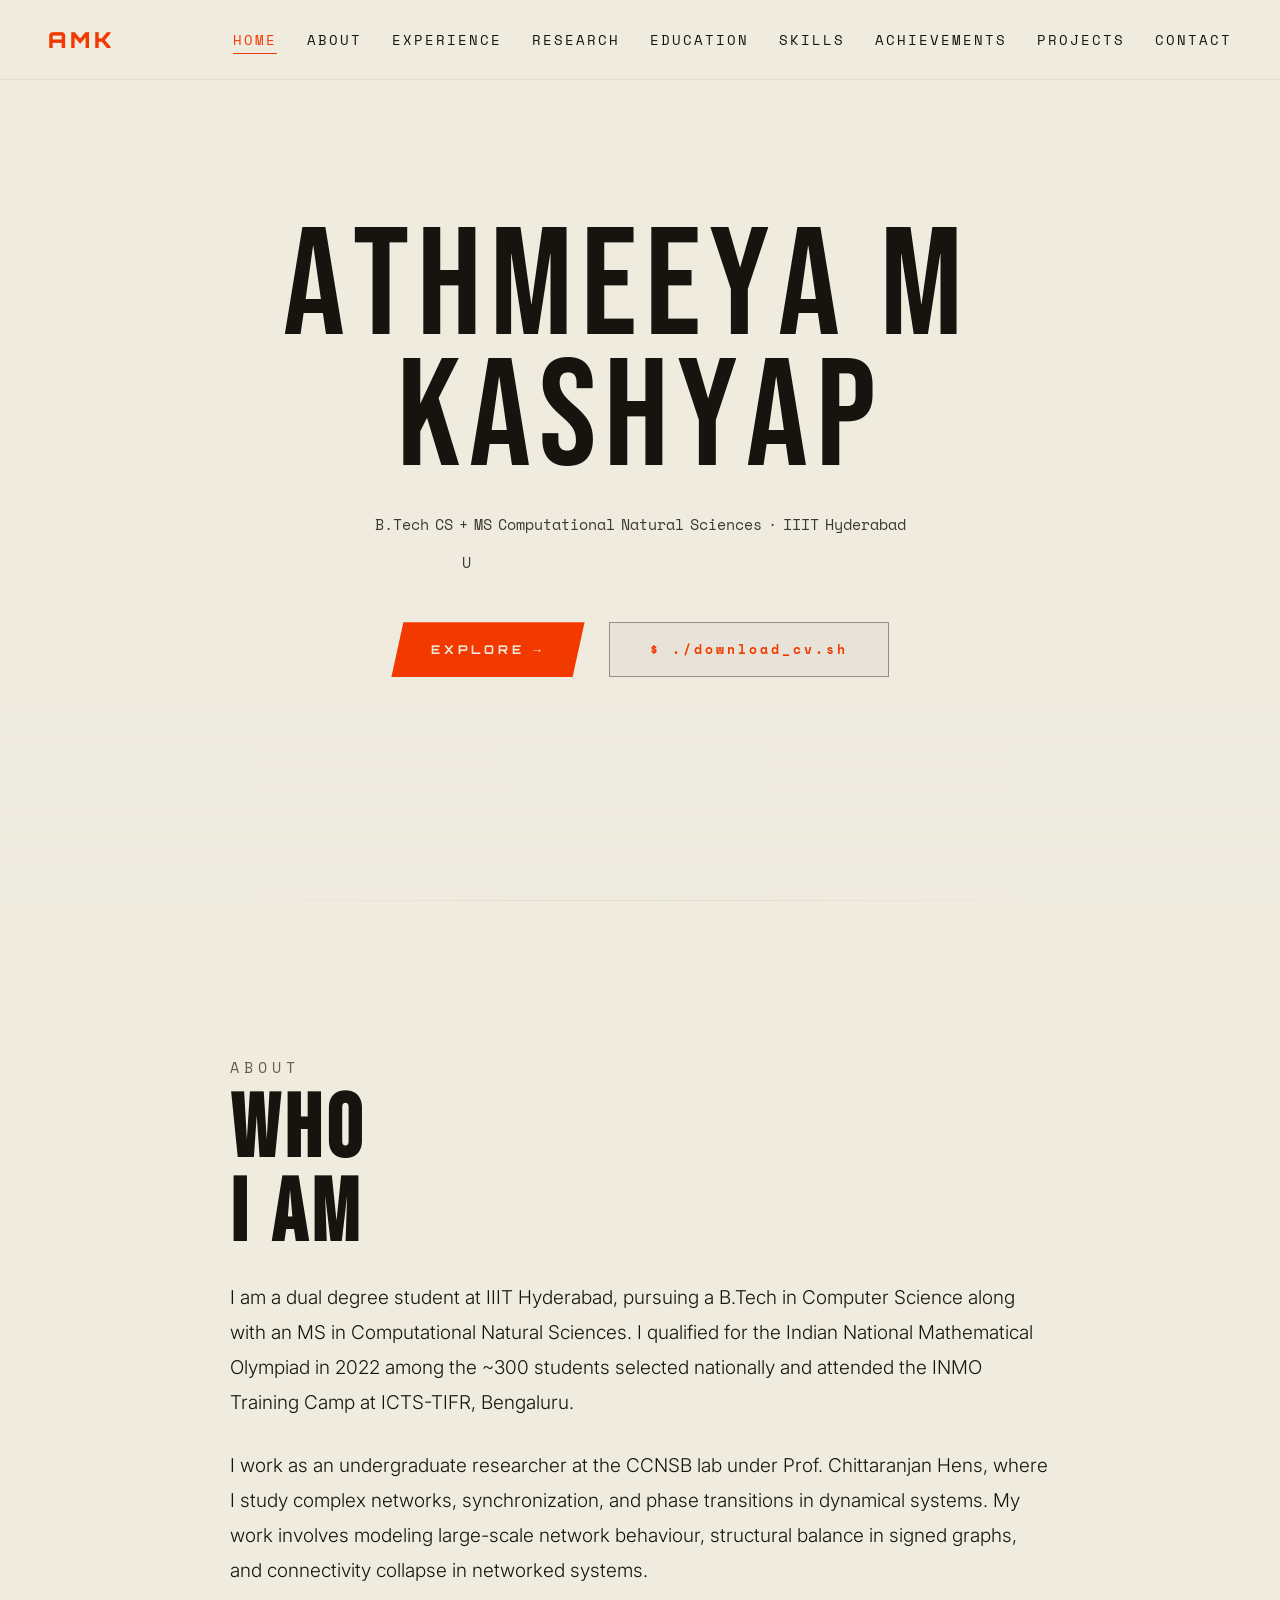
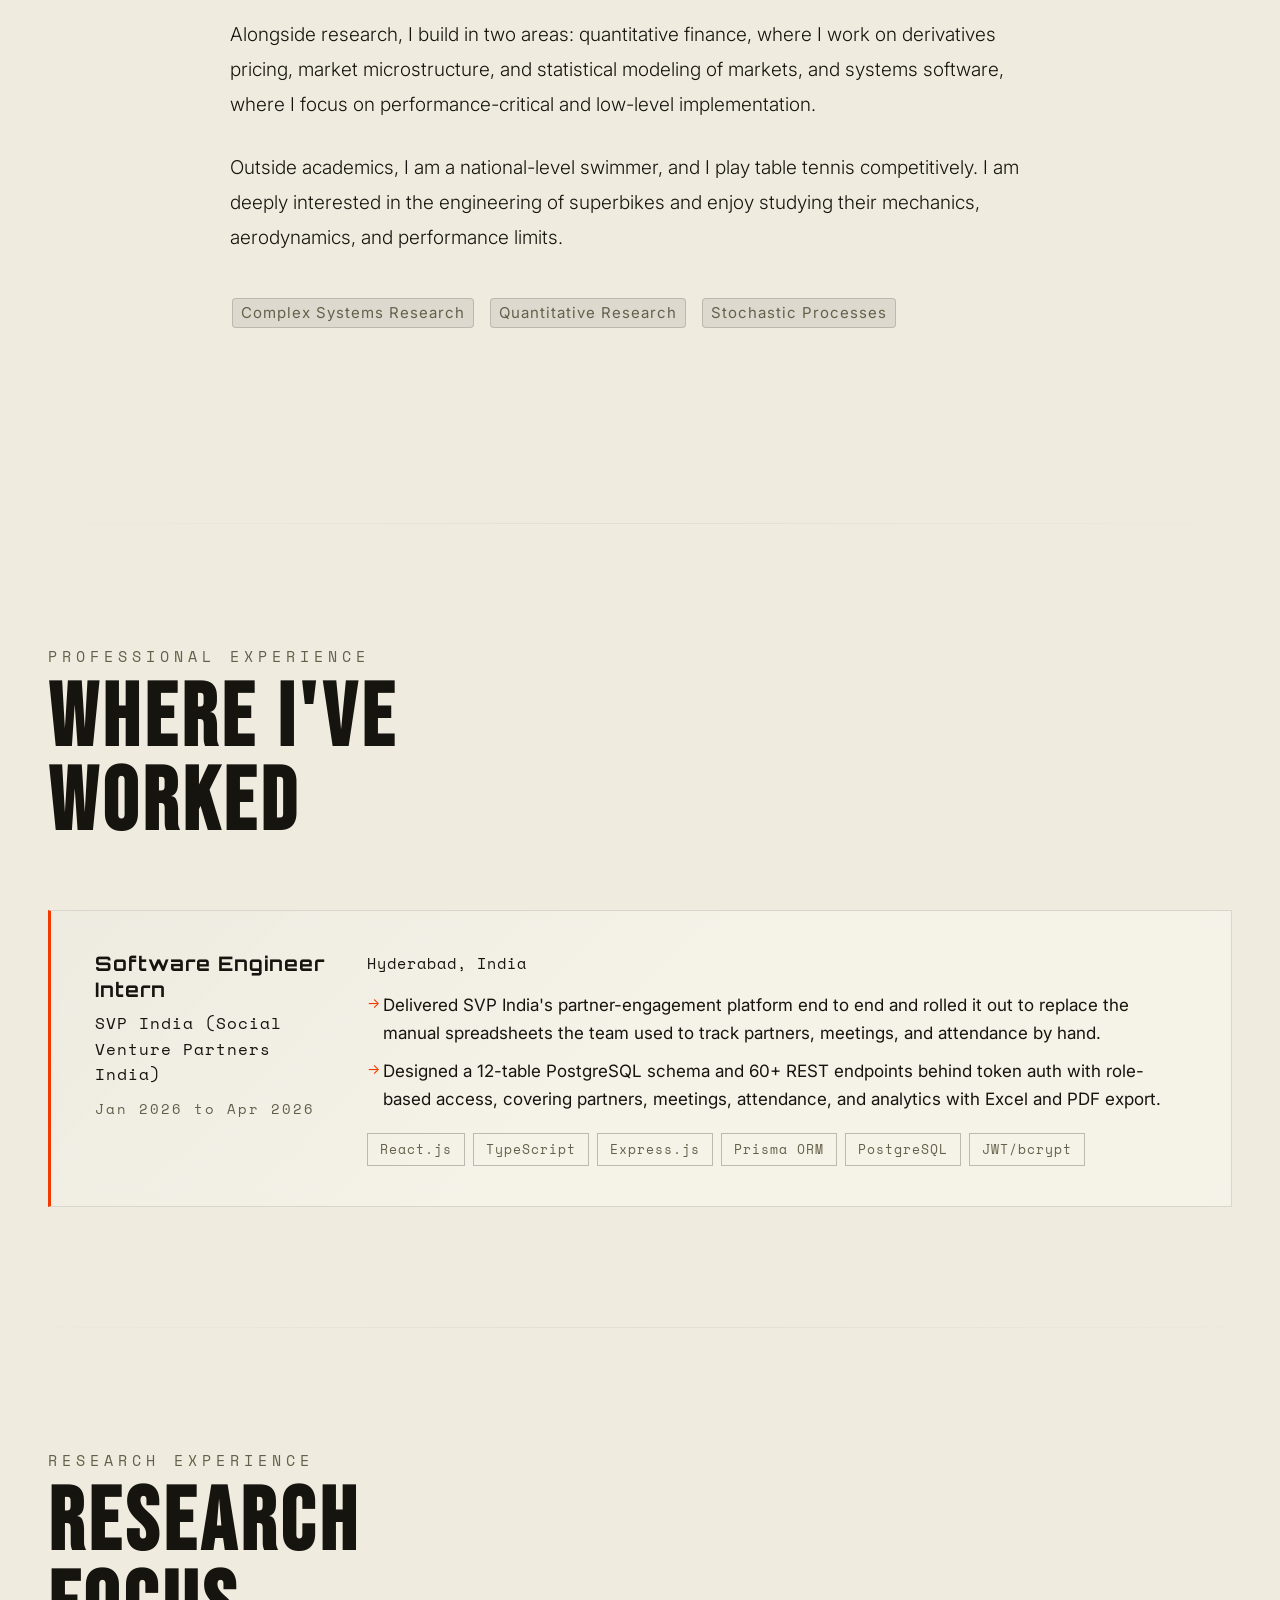
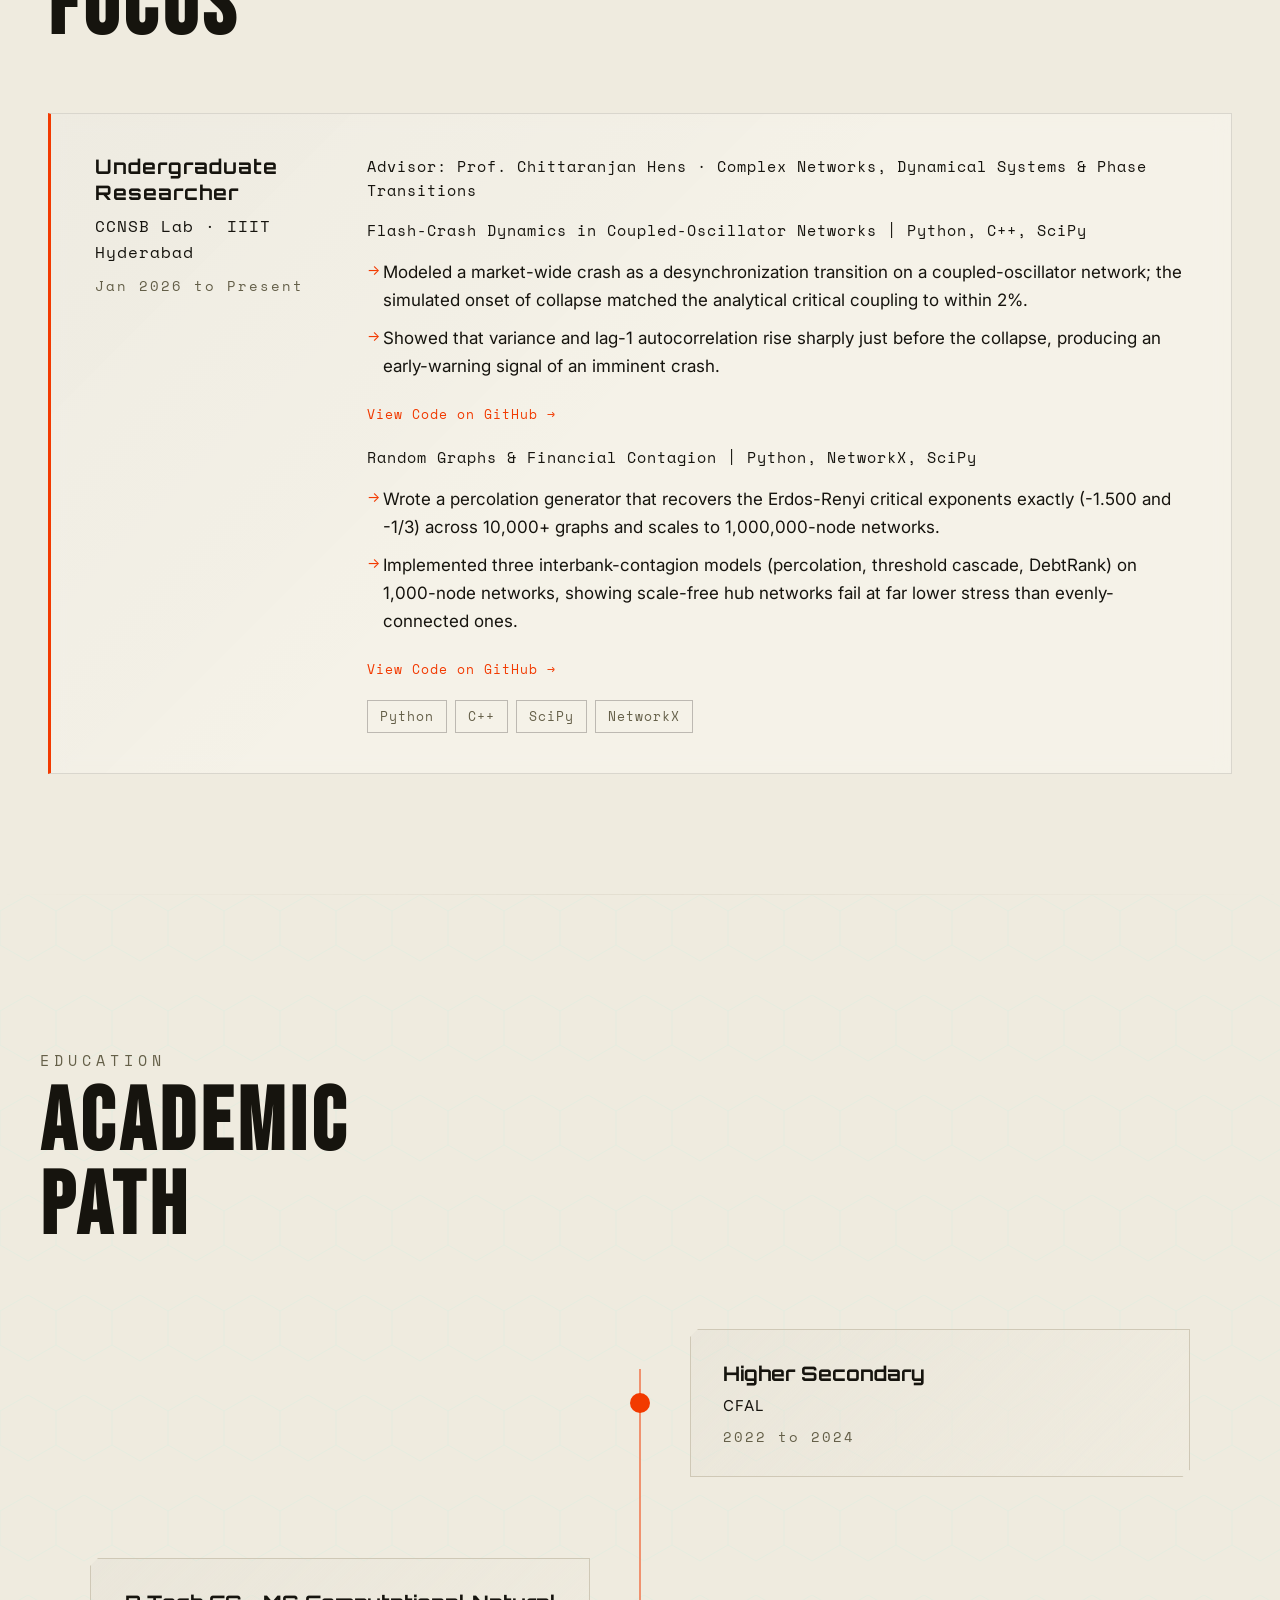
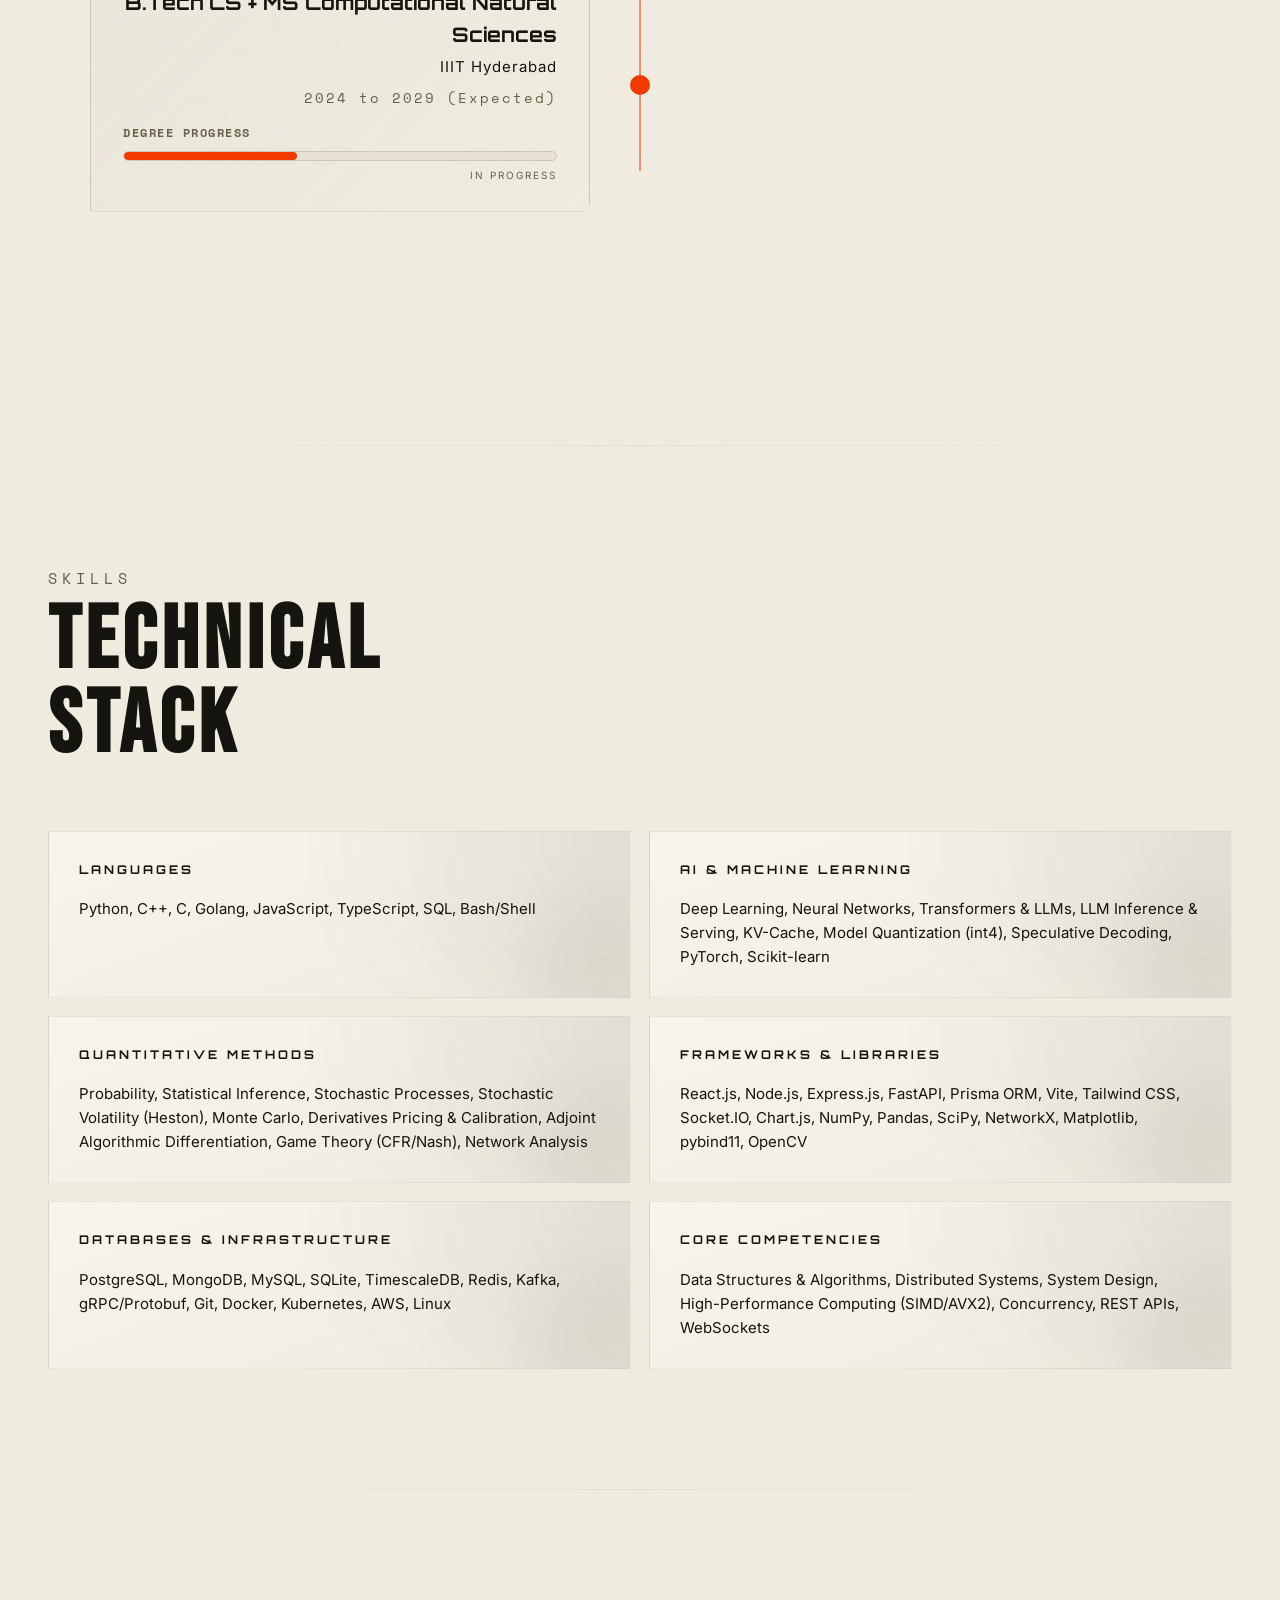
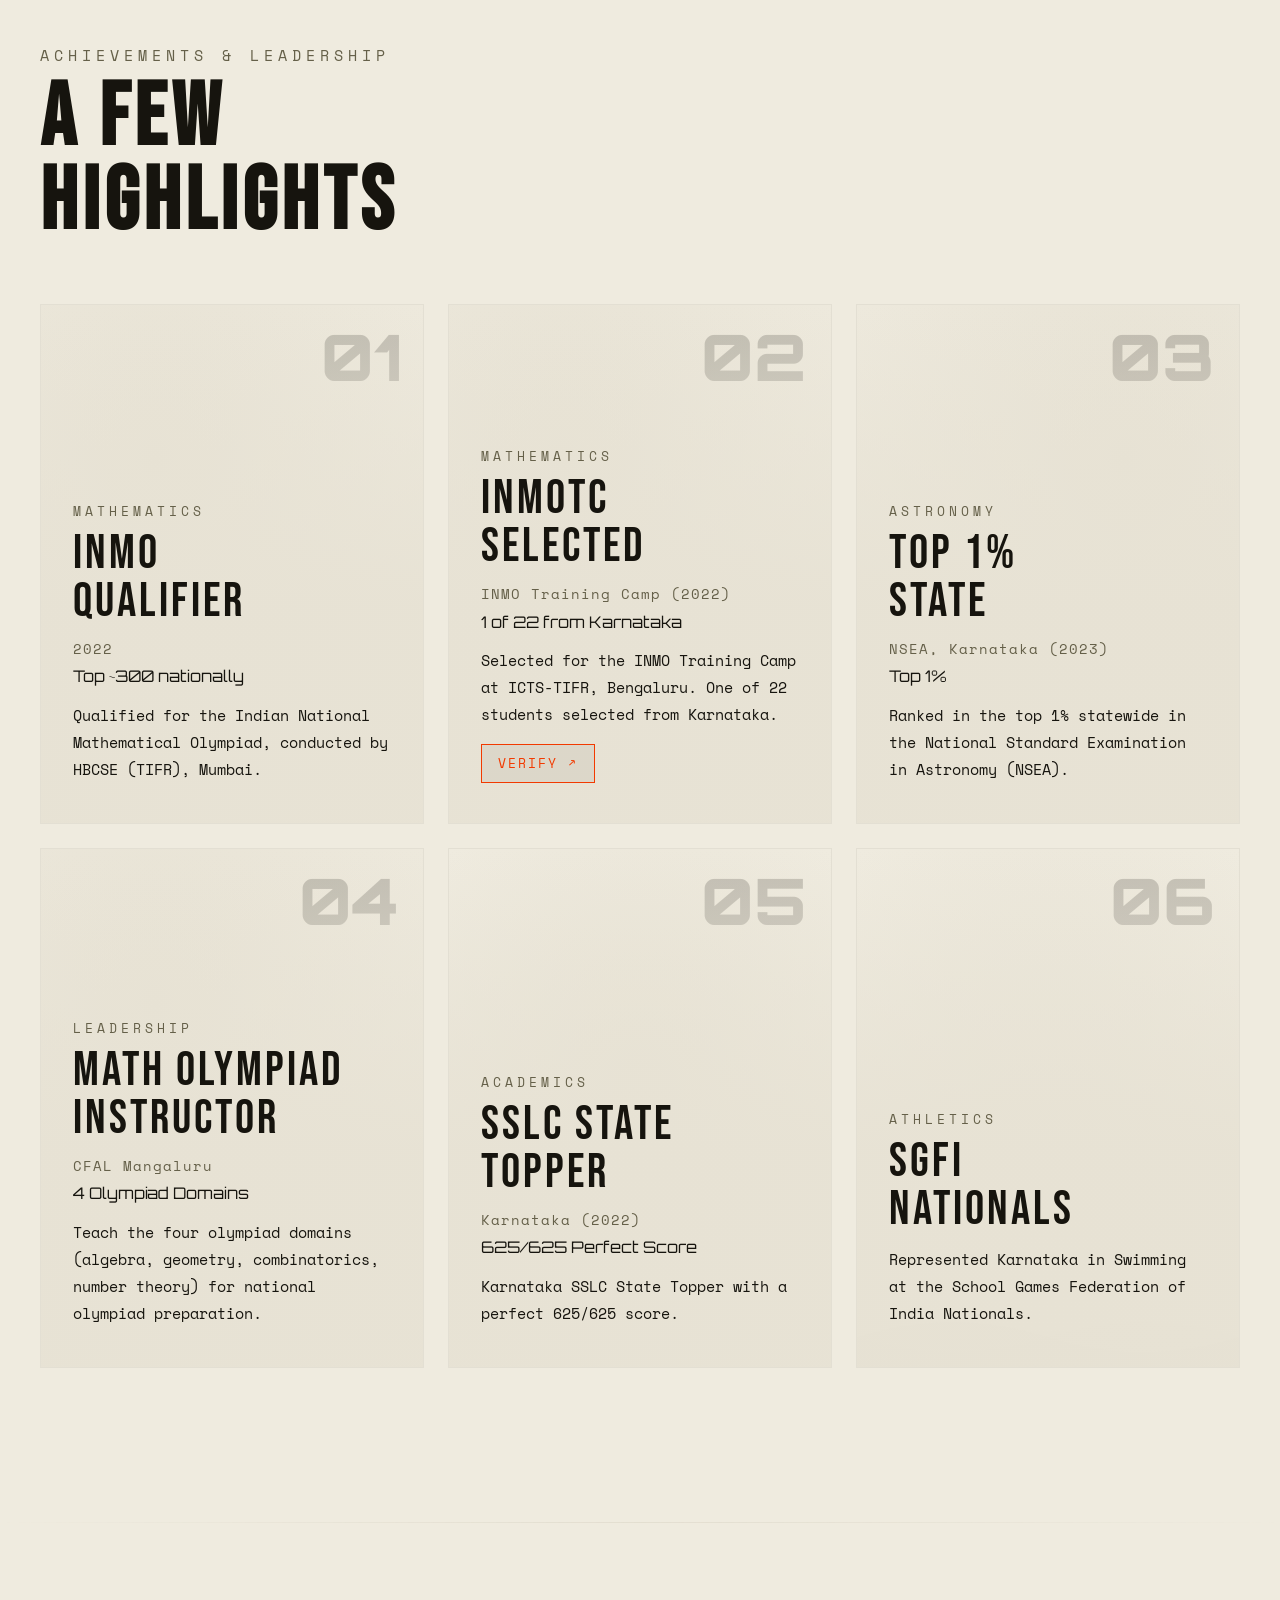
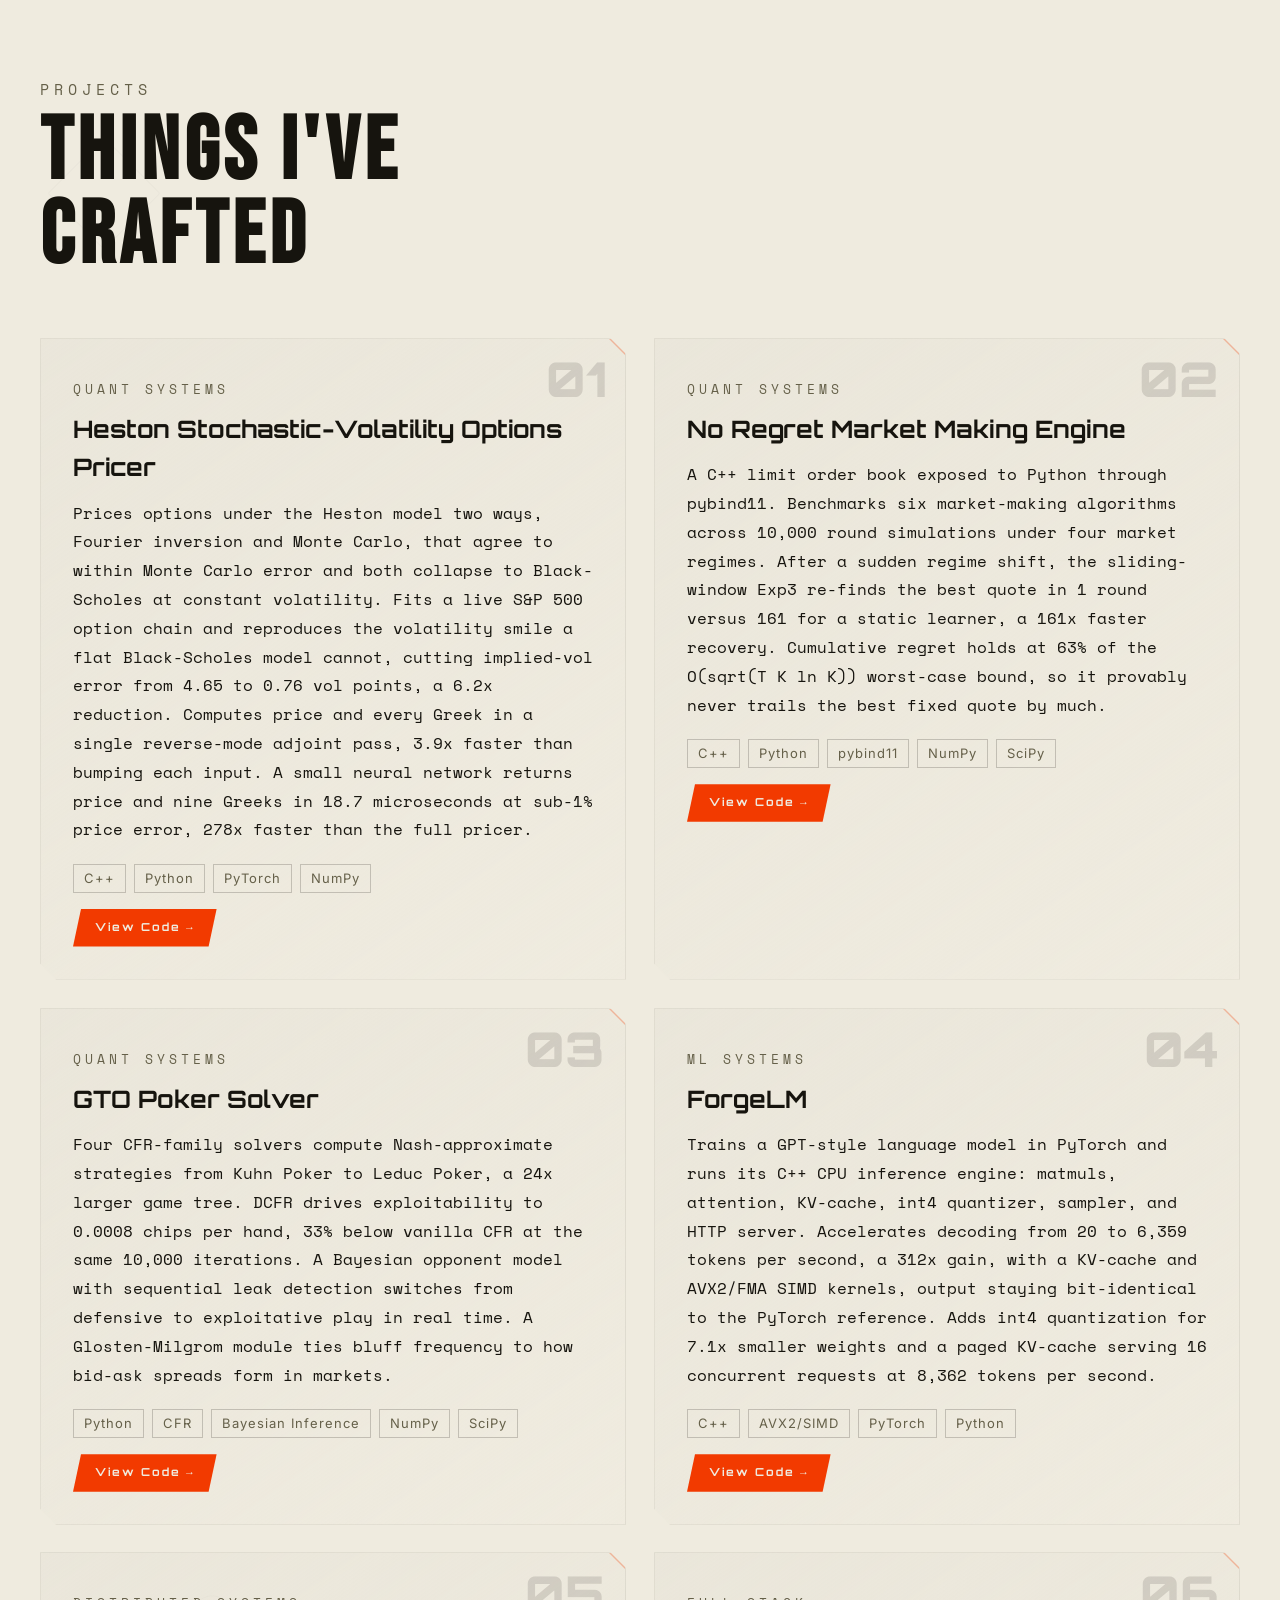
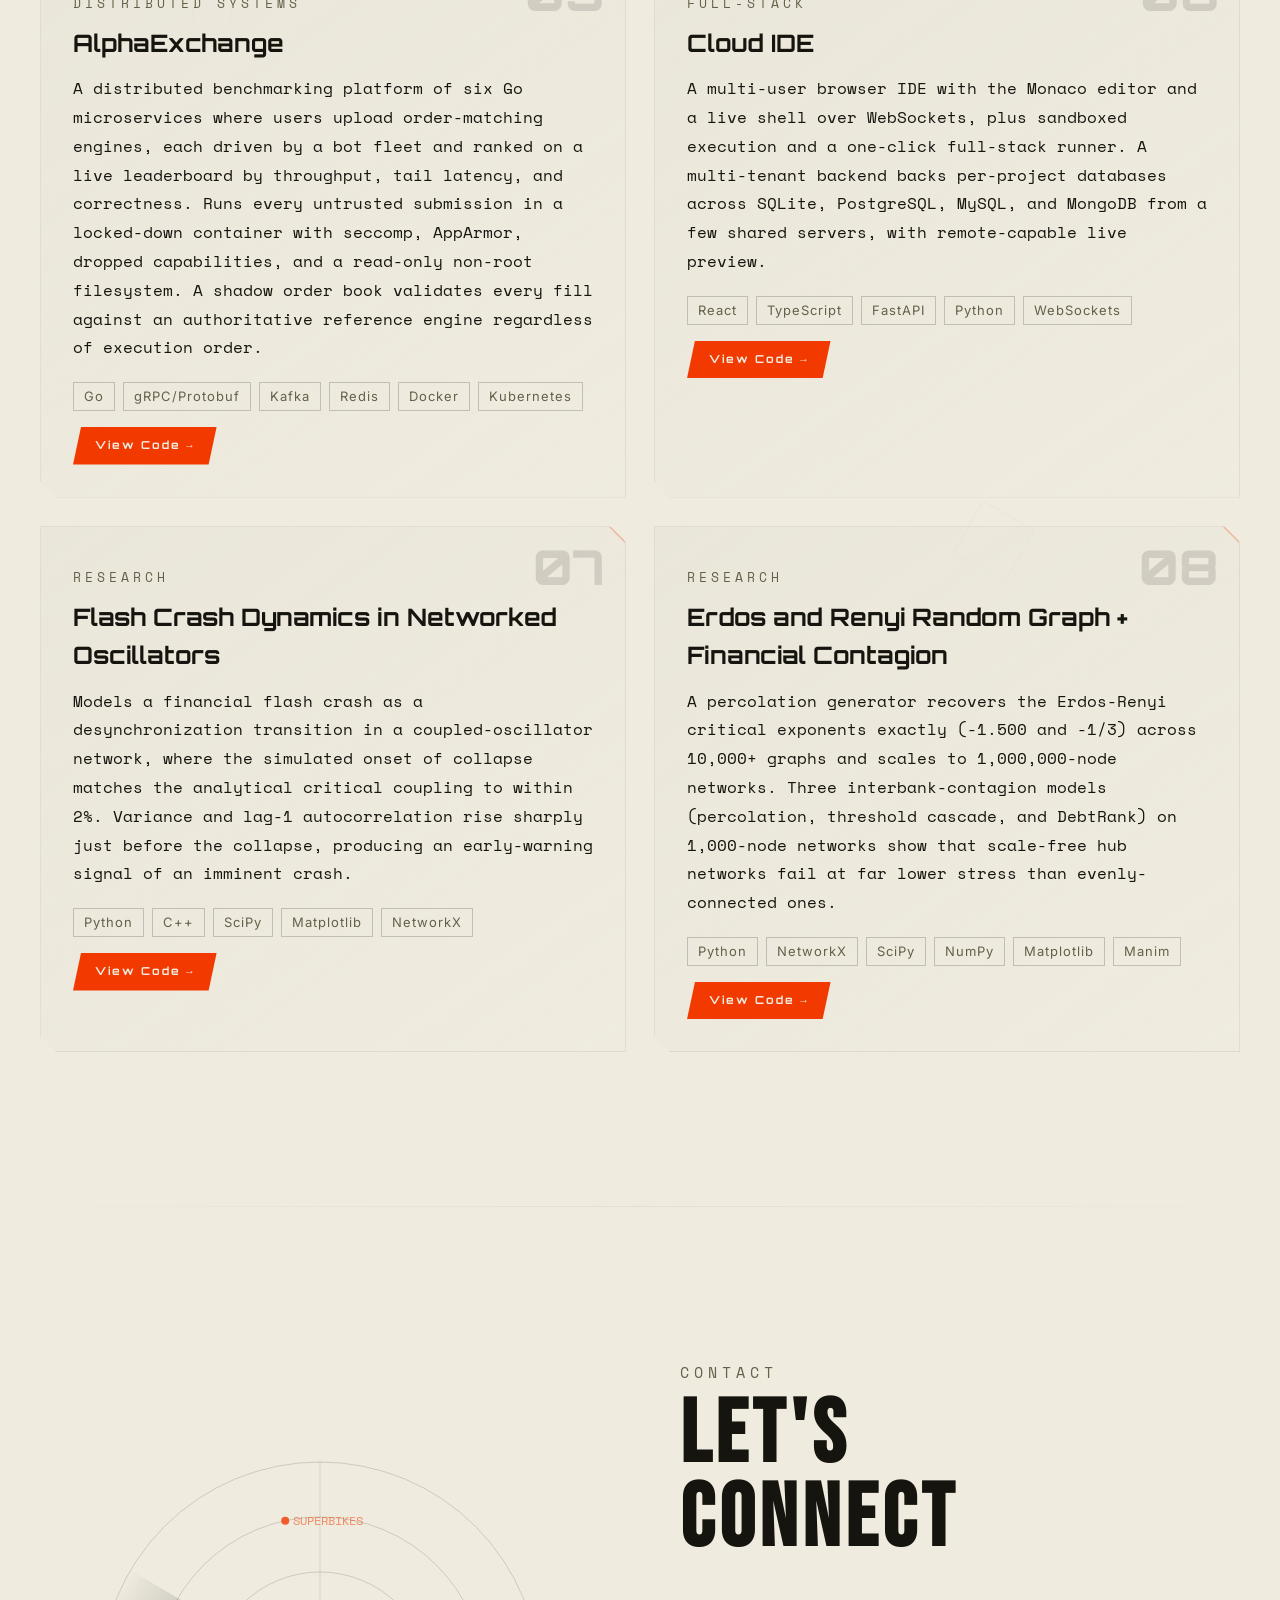
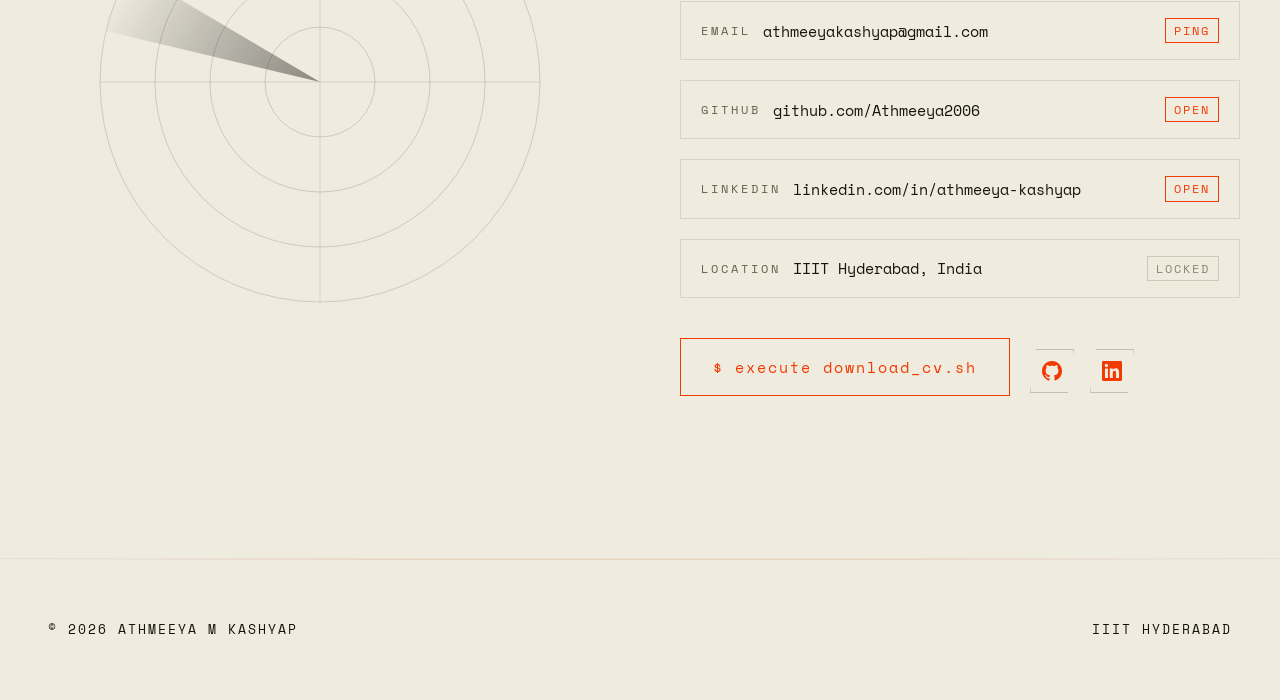
==== commit cd49c278: "done" ====
--- a/index.html
+++ b/index.html
@@ -83,11 +83,7 @@
       <div class="hero-ctas">
         <a href="#about" class="btn-primary">EXPLORE →</a>
         <div class="cv-picker">
-          <button type="button" class="btn-secondary cv-trigger" aria-haspopup="true" aria-expanded="false">$ ./download_cv.sh<span class="cv-caret">▾</span></button>
-          <div class="cv-menu" role="menu">
-            <a href="assets/Athmeeya_Kashyap_SWE.pdf" download class="cv-menu-item" role="menuitem">SWE CV</a>
-            <a href="assets/Athmeeya_Kashyap_Quant.pdf" download class="cv-menu-item" role="menuitem">Quant CV</a>
-          </div>
+          <a href="assets/Athmeeya_Kashyap_Resume.pdf" download class="btn-secondary">$ ./download_cv.sh</a>
         </div>
       </div>
     </div>
@@ -402,7 +398,6 @@
         </div>
         <div class="project-card-links">
           <a href="https://github.com/Athmeeya2006/Heston-Pricer" target="_blank" rel="noopener noreferrer" class="project-link">View Code &rarr;</a>
-          <a href="projects/heston-pricer.html" class="project-link project-link-detail">Read More &rarr;</a>
         </div>
           </div>
 
@@ -417,7 +412,6 @@
         </div>
         <div class="project-card-links">
           <a href="https://github.com/Athmeeya2006/No-Regret-Market-Maker" target="_blank" rel="noopener noreferrer" class="project-link">View Code &rarr;</a>
-          <a href="projects/market-maker.html" class="project-link project-link-detail">Read More &rarr;</a>
         </div>
           </div>
 
@@ -432,7 +426,6 @@
         </div>
         <div class="project-card-links">
           <a href="https://github.com/Athmeeya2006/GTO_Poker_Bot" target="_blank" rel="noopener noreferrer" class="project-link">View Code &rarr;</a>
-          <a href="projects/poker-solver.html" class="project-link project-link-detail">Read More &rarr;</a>
         </div>
           </div>
 
@@ -447,7 +440,6 @@
         </div>
         <div class="project-card-links">
           <a href="https://github.com/Athmeeya2006/ForgeLM" target="_blank" rel="noopener noreferrer" class="project-link">View Code &rarr;</a>
-          <a href="projects/forgelm.html" class="project-link project-link-detail">Read More &rarr;</a>
         </div>
           </div>
 
@@ -462,7 +454,6 @@
         </div>
         <div class="project-card-links">
           <a href="https://github.com/Athmeeya2006/AlphaExchange" target="_blank" rel="noopener noreferrer" class="project-link">View Code &rarr;</a>
-          <a href="projects/alpha-exchange.html" class="project-link project-link-detail">Read More &rarr;</a>
         </div>
           </div>
 
@@ -477,7 +468,6 @@
         </div>
         <div class="project-card-links">
           <a href="https://github.com/Athmeeya2006/CloudIDE" target="_blank" rel="noopener noreferrer" class="project-link">View Code &rarr;</a>
-          <a href="projects/cloud-ide.html" class="project-link project-link-detail">Read More &rarr;</a>
         </div>
           </div>
 
@@ -492,7 +482,6 @@
         </div>
         <div class="project-card-links">
           <a href="https://github.com/Athmeeya2006/Explosive-Sync-Flash-Crash" target="_blank" rel="noopener noreferrer" class="project-link">View Code &rarr;</a>
-          <a href="projects/flash-crash.html" class="project-link project-link-detail">Read More &rarr;</a>
         </div>
           </div>
 
@@ -507,7 +496,6 @@
         </div>
         <div class="project-card-links">
           <a href="https://github.com/Athmeeya2006/Erdos-Renyi-Contagion" target="_blank" rel="noopener noreferrer" class="project-link">View Code &rarr;</a>
-          <a href="projects/erdos-renyi.html" class="project-link project-link-detail">Read More &rarr;</a>
         </div>
           </div>
     </div>
@@ -549,11 +537,7 @@
         </div>
         <div class="contact-actions reveal">
         <div class="cv-picker cv-picker--contact">
-          <button type="button" class="cv-btn cv-trigger" aria-haspopup="true" aria-expanded="false">$ execute download_cv.sh<span class="cv-caret">▾</span></button>
-          <div class="cv-menu" role="menu">
-            <a href="assets/Athmeeya_Kashyap_SWE.pdf" download class="cv-menu-item" role="menuitem">SWE CV</a>
-            <a href="assets/Athmeeya_Kashyap_Quant.pdf" download class="cv-menu-item" role="menuitem">Quant CV</a>
-          </div>
+          <a href="assets/Athmeeya_Kashyap_Resume.pdf" download class="cv-btn">$ execute download_cv.sh</a>
         </div>
         <div class="social-links">
           <a href="https://github.com/Athmeeya2006" target="_blank" rel="noopener noreferrer" class="social-link" title="GitHub">
--- a/styles.css
+++ b/styles.css
@@ -1381,22 +1381,6 @@
       line-height: 1.6;
     }
 
-    .edu-xp {
-      margin-top: 12px;
-      height: 3px;
-      background: rgba(20, 18, 14, .1);
-      border-radius: 2px;
-    }
-
-    .edu-xp-fill {
-      height: 100%;
-      border-radius: 2px;
-      background: linear-gradient(90deg, var(--cyan), var(--orange));
-      width: 0%;
-      transition: width 1.5s ease;
-      box-shadow: none;
-    }
-
     /* SKILLS */
     #skills {
       padding: 120px 48px;
@@ -1809,13 +1793,6 @@
     .cube-bottom {
       transform: rotateX(-90deg) translateZ(30px);
       background: rgba(20, 18, 14, .1);
-    }
-
-    /* matrix rain for code panel */
-    #codeCanvas {
-      position: absolute;
-      inset: 0;
-      opacity: .35;
     }
 
     /* countdown for cube */
@@ -2368,20 +2345,6 @@
       flex-wrap: wrap;
     }
 
-    .project-link-detail {
-      color: var(--orange);
-      border: 1px solid rgba(20, 18, 14, .4);
-      background: rgba(20, 18, 14, .03);
-      clip-path: none;
-    }
-
-    .project-link-detail:hover {
-      color: var(--black);
-      background: var(--orange);
-      border-color: var(--orange);
-      box-shadow: 0 6px 20px rgba(20, 18, 14, .15);
-      transform: translateY(-2px);
-    }
 
     /* FOOTER */
     footer {
@@ -2746,7 +2709,7 @@
       transition-duration: .1s;
     }
 
-    /* CV download picker (SWE / Quant chooser) */
+    /* CV download wrapper */
     .cv-picker {
       position: relative;
       display: inline-block;
@@ -2754,65 +2717,6 @@
 
     .cv-picker--contact {
       margin-top: 40px;
-    }
-
-    .cv-caret {
-      display: inline-block;
-      margin-left: 10px;
-      font-size: .8em;
-      transition: transform .3s ease;
-    }
-
-    .cv-picker.open .cv-caret {
-      transform: rotate(180deg);
-    }
-
-    .cv-menu {
-      position: absolute;
-      top: calc(100% + 10px);
-      left: 50%;
-      min-width: 100%;
-      display: flex;
-      flex-direction: column;
-      background: rgba(239, 235, 223, .96);
-      border: 1px solid rgba(20, 18, 14, .4);
-      backdrop-filter: blur(8px);
-      box-shadow: 0 16px 50px rgba(0, 0, 0, .55);
-      opacity: 0;
-      visibility: hidden;
-      pointer-events: none;
-      transform: translateX(-50%) translateY(-8px);
-      transition: opacity .3s ease, transform .3s ease, visibility .3s;
-      z-index: 30;
-    }
-
-    .cv-picker.open .cv-menu {
-      opacity: 1;
-      visibility: visible;
-      pointer-events: auto;
-      transform: translateX(-50%) translateY(0);
-    }
-
-    .cv-menu-item {
-      font-family: 'Space Mono', monospace;
-      font-size: 13px;
-      letter-spacing: 2px;
-      color: var(--orange);
-      padding: 14px 26px;
-      text-decoration: none;
-      white-space: nowrap;
-      text-align: center;
-      transition: background .25s ease, color .25s ease;
-      border-bottom: 1px solid rgba(20, 18, 14, .15);
-    }
-
-    .cv-menu-item:last-child {
-      border-bottom: none;
-    }
-
-    .cv-menu-item:hover {
-      background: var(--orange);
-      color: var(--black);
     }
 
     /* Project card shimmer */
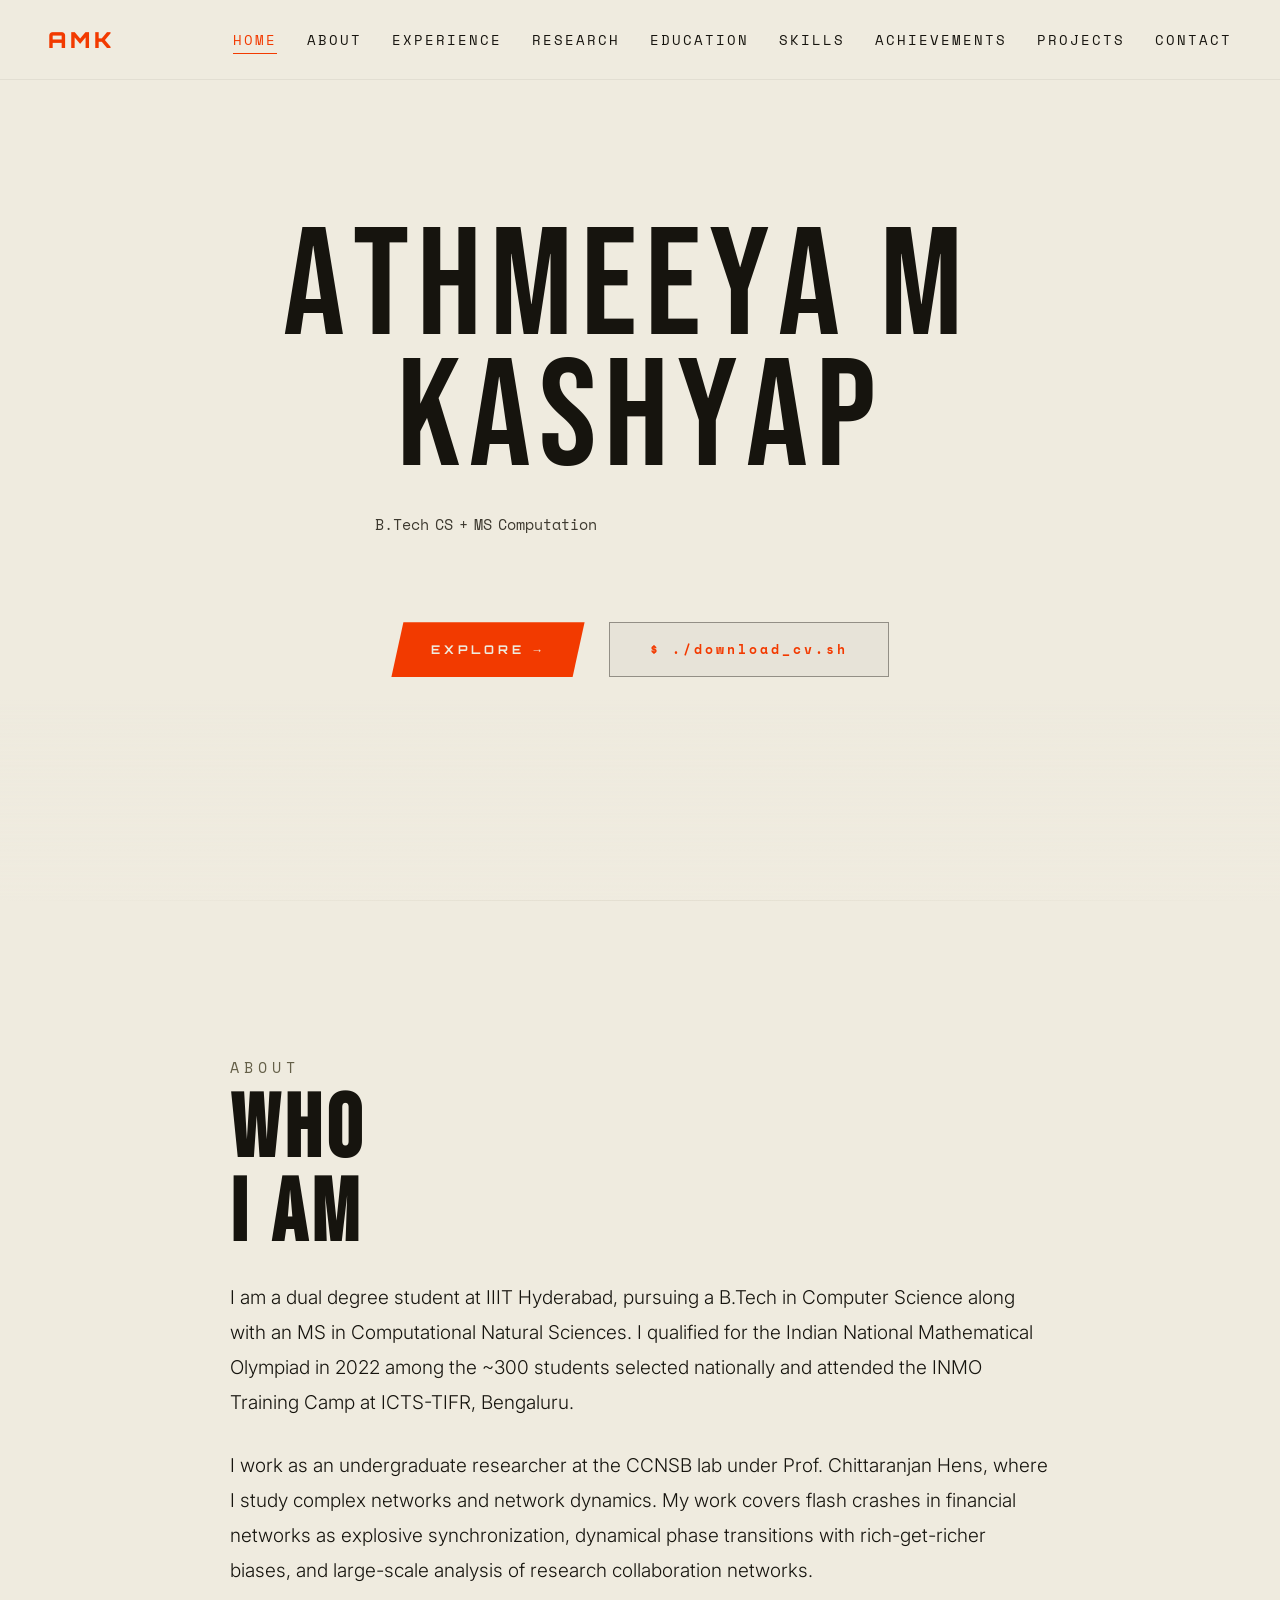
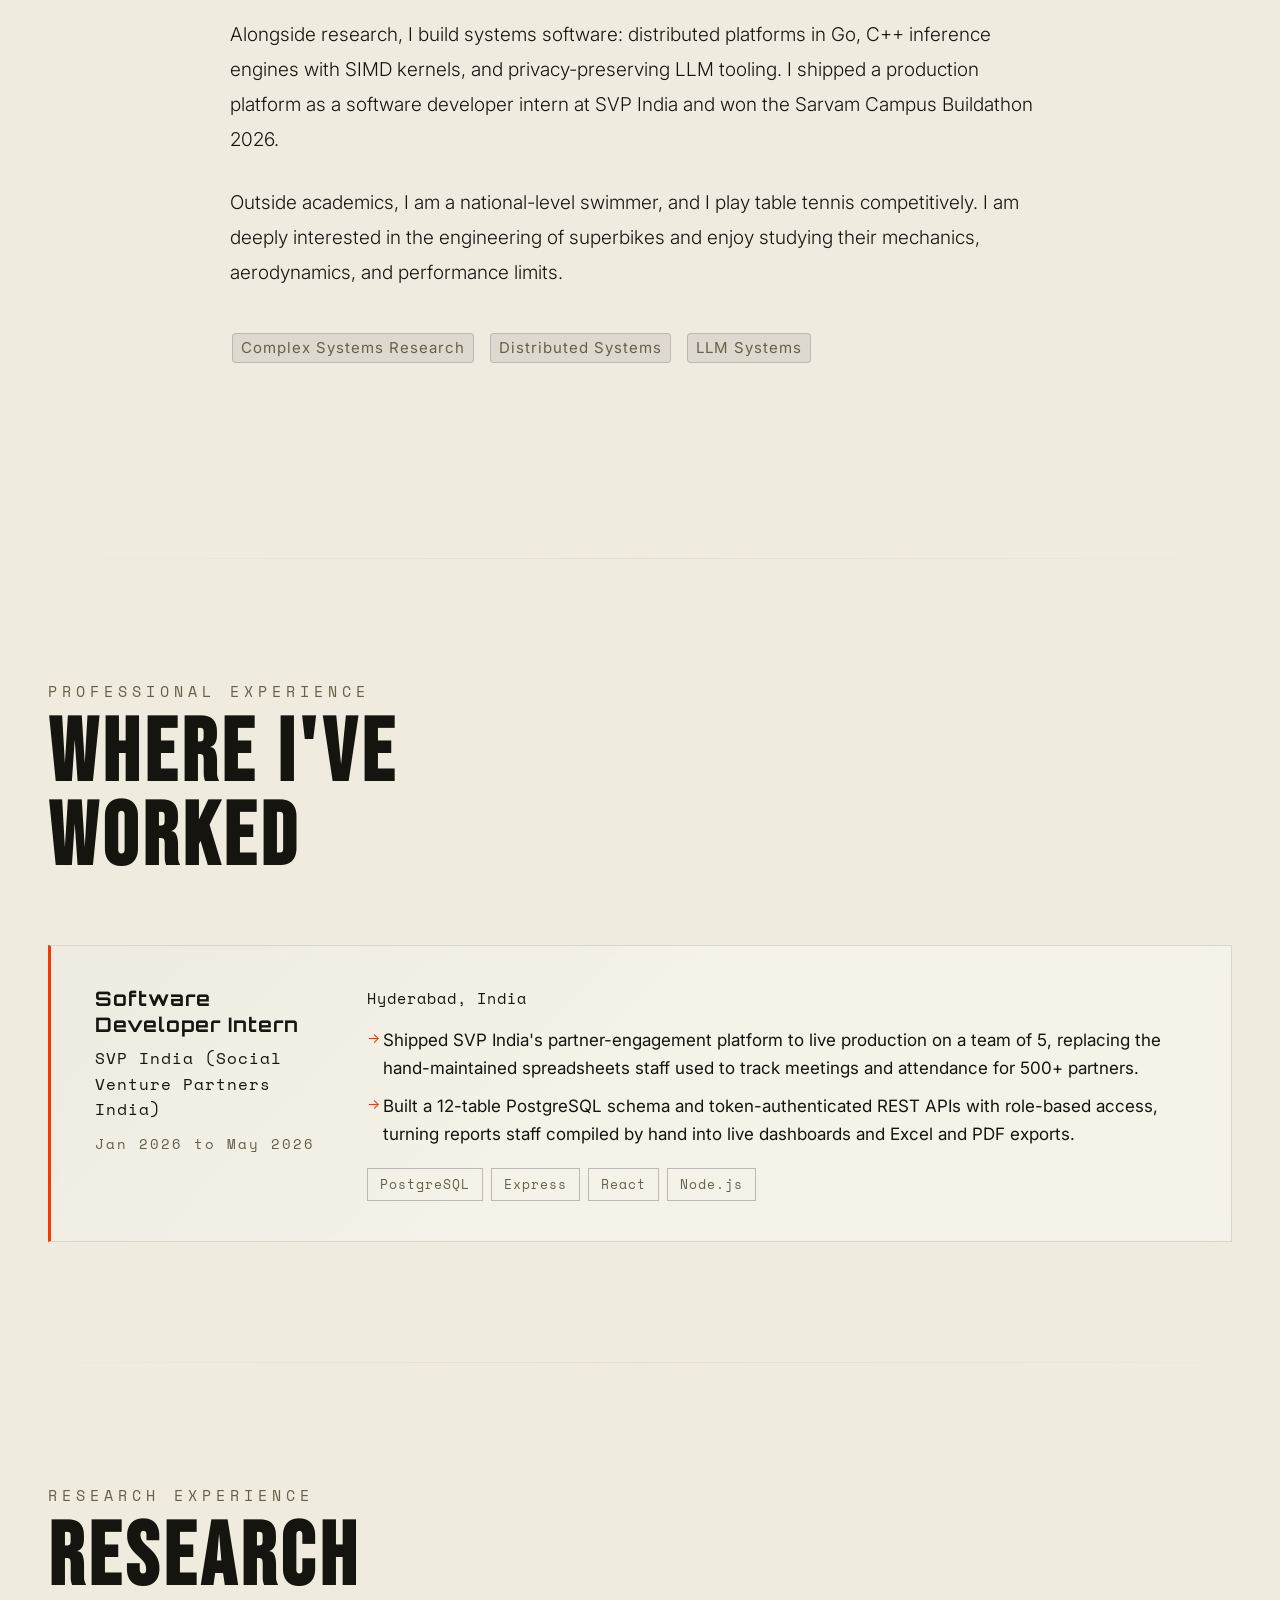
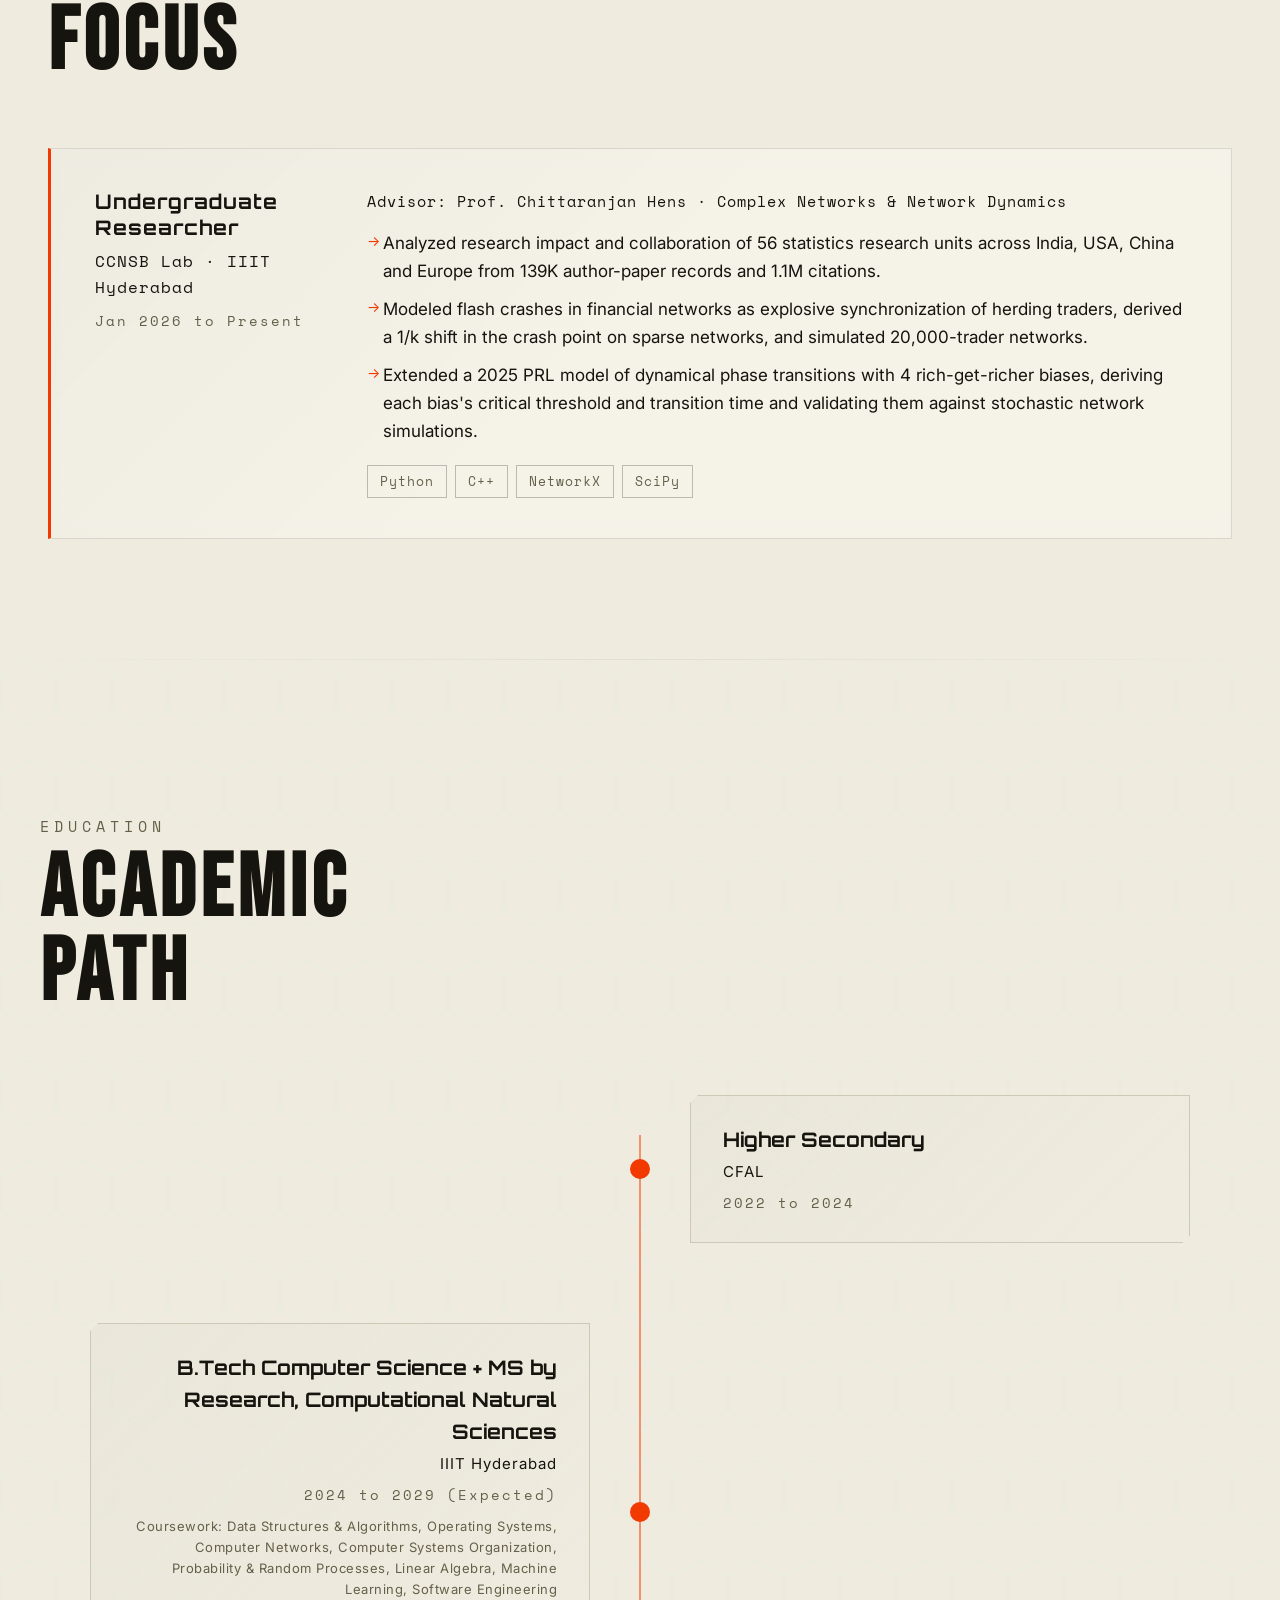
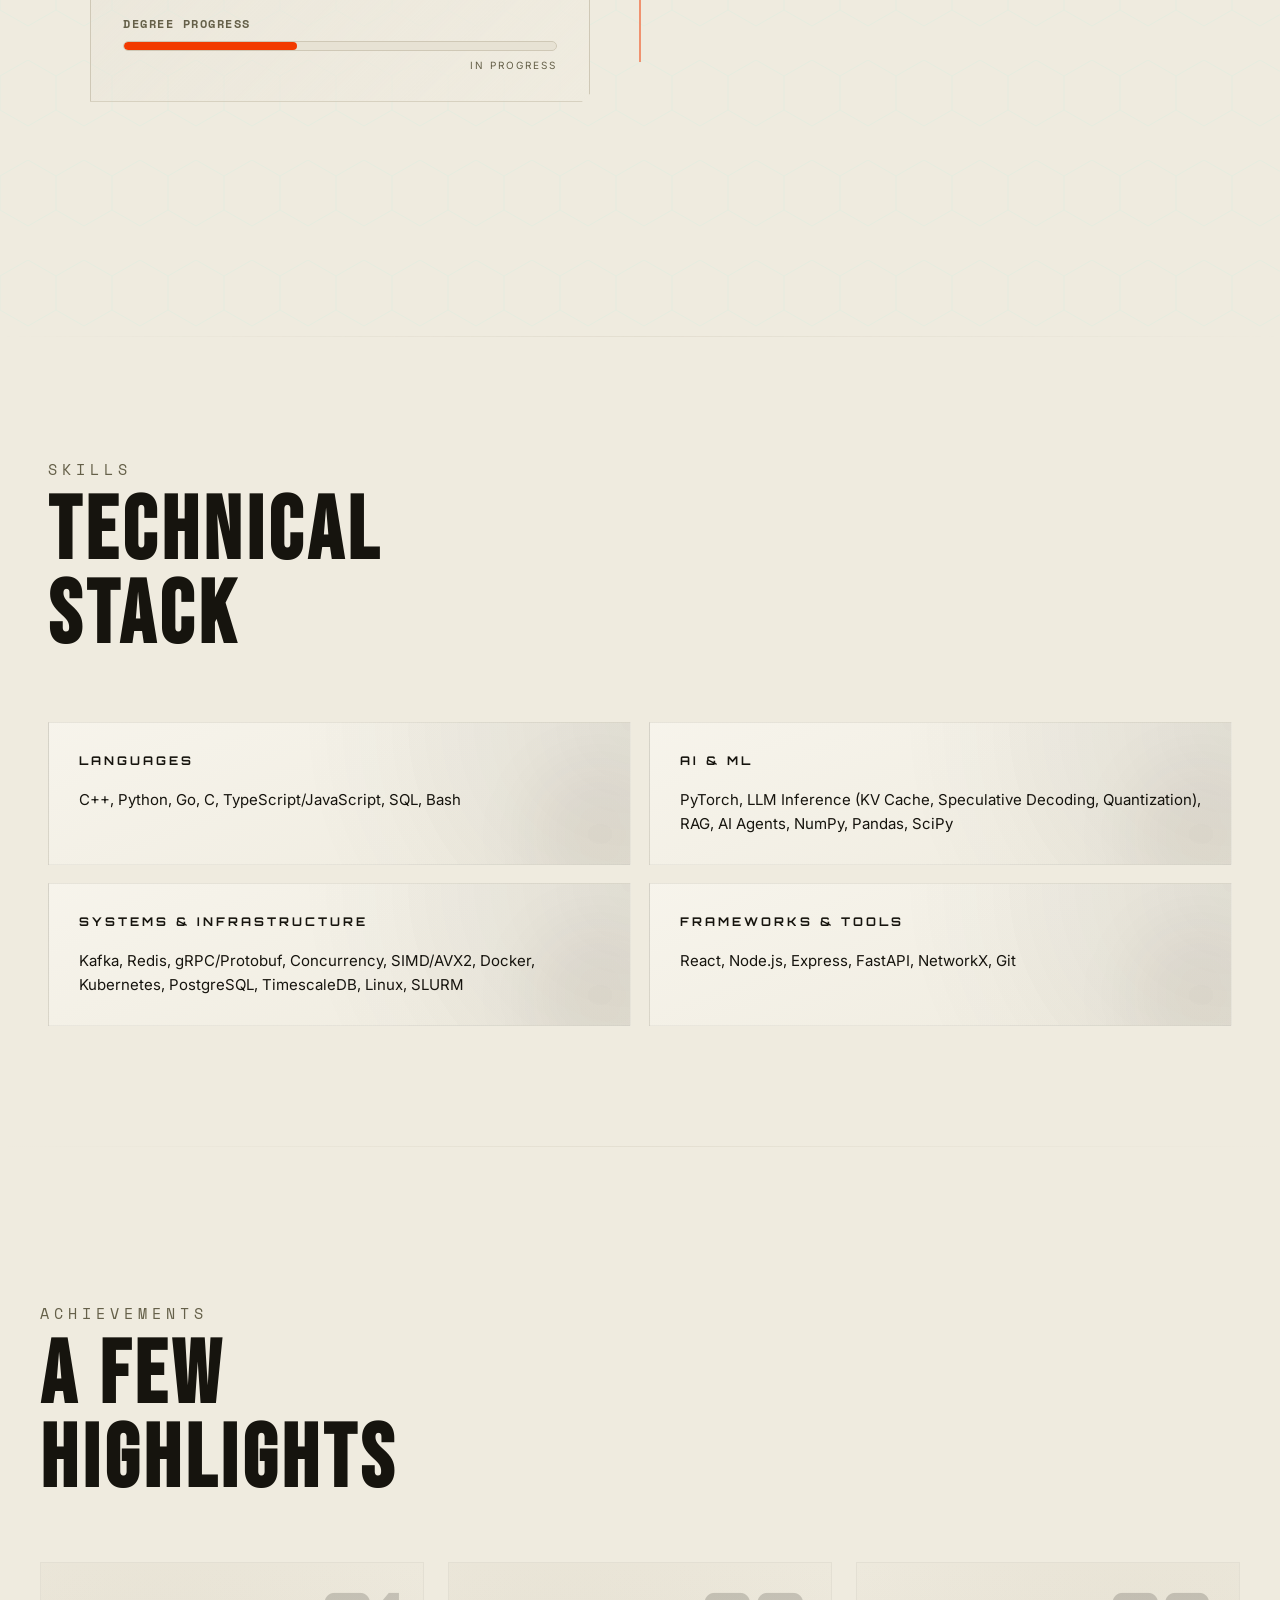
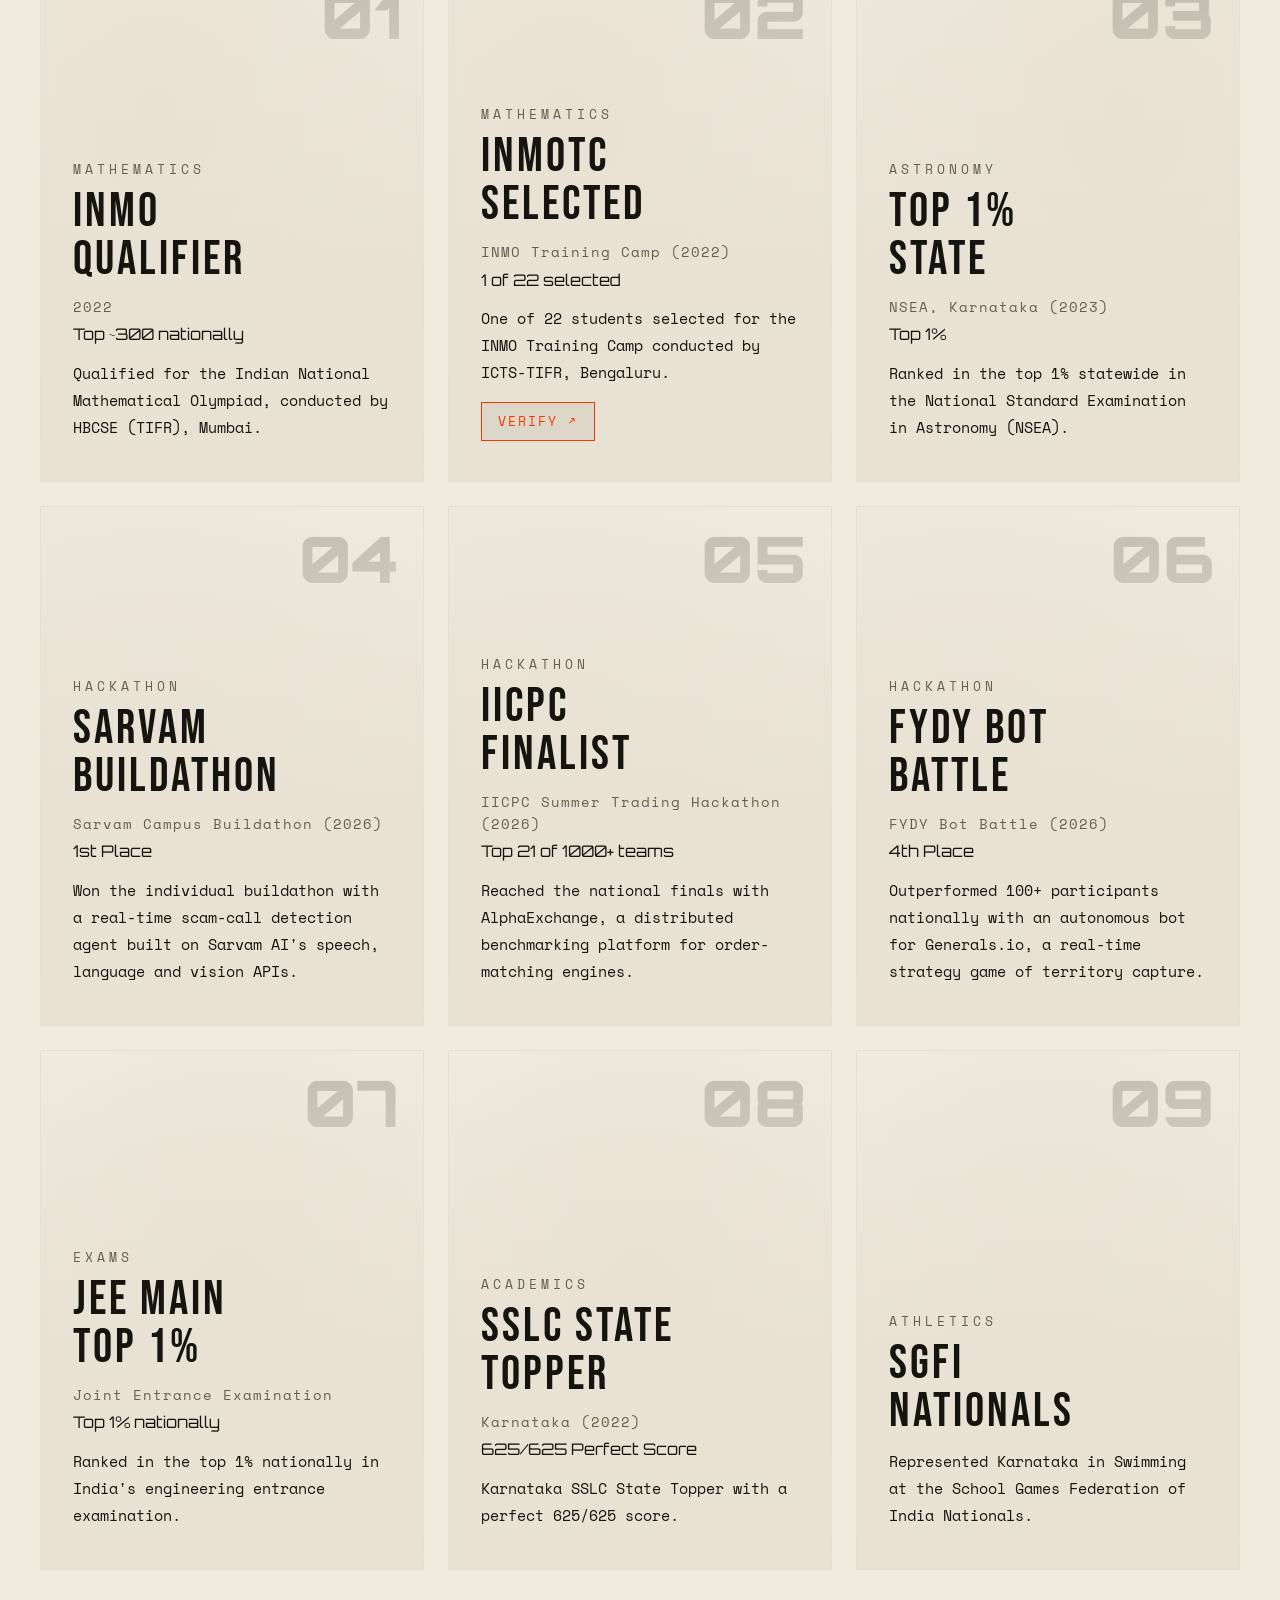
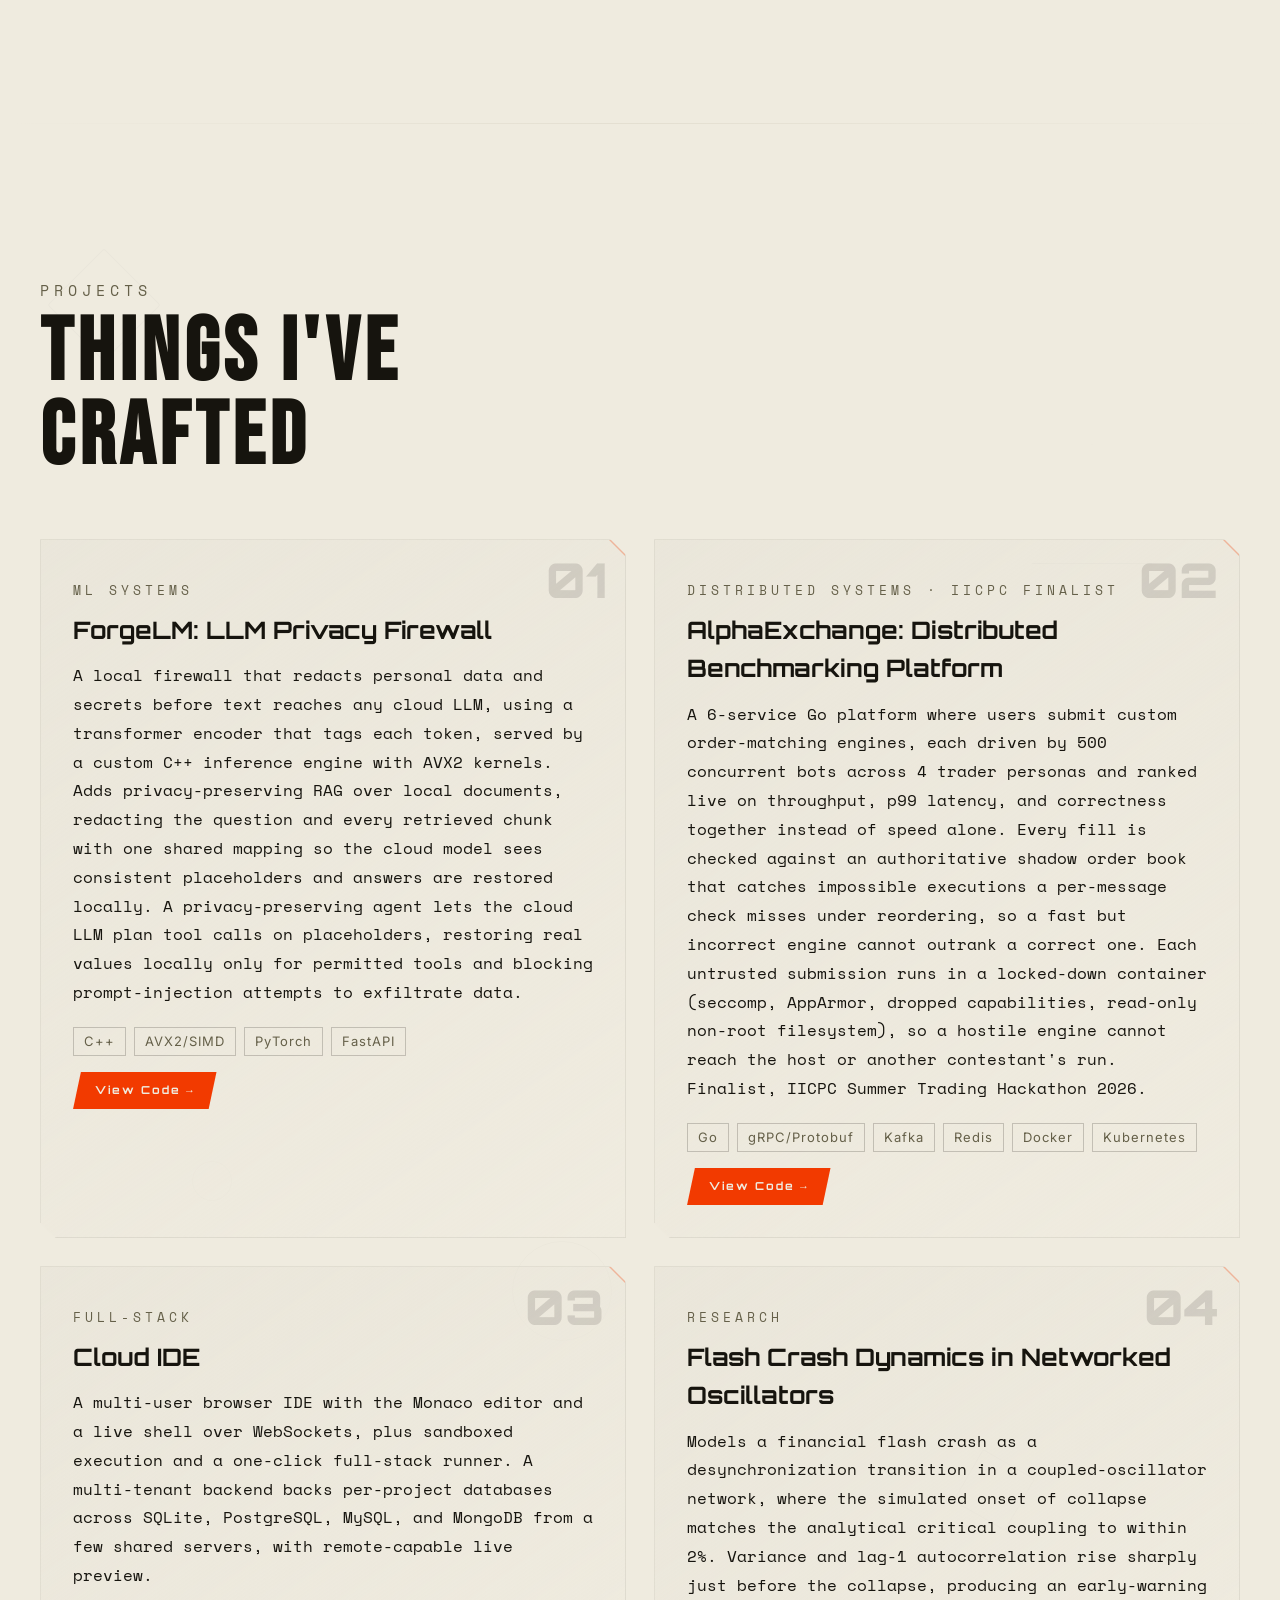
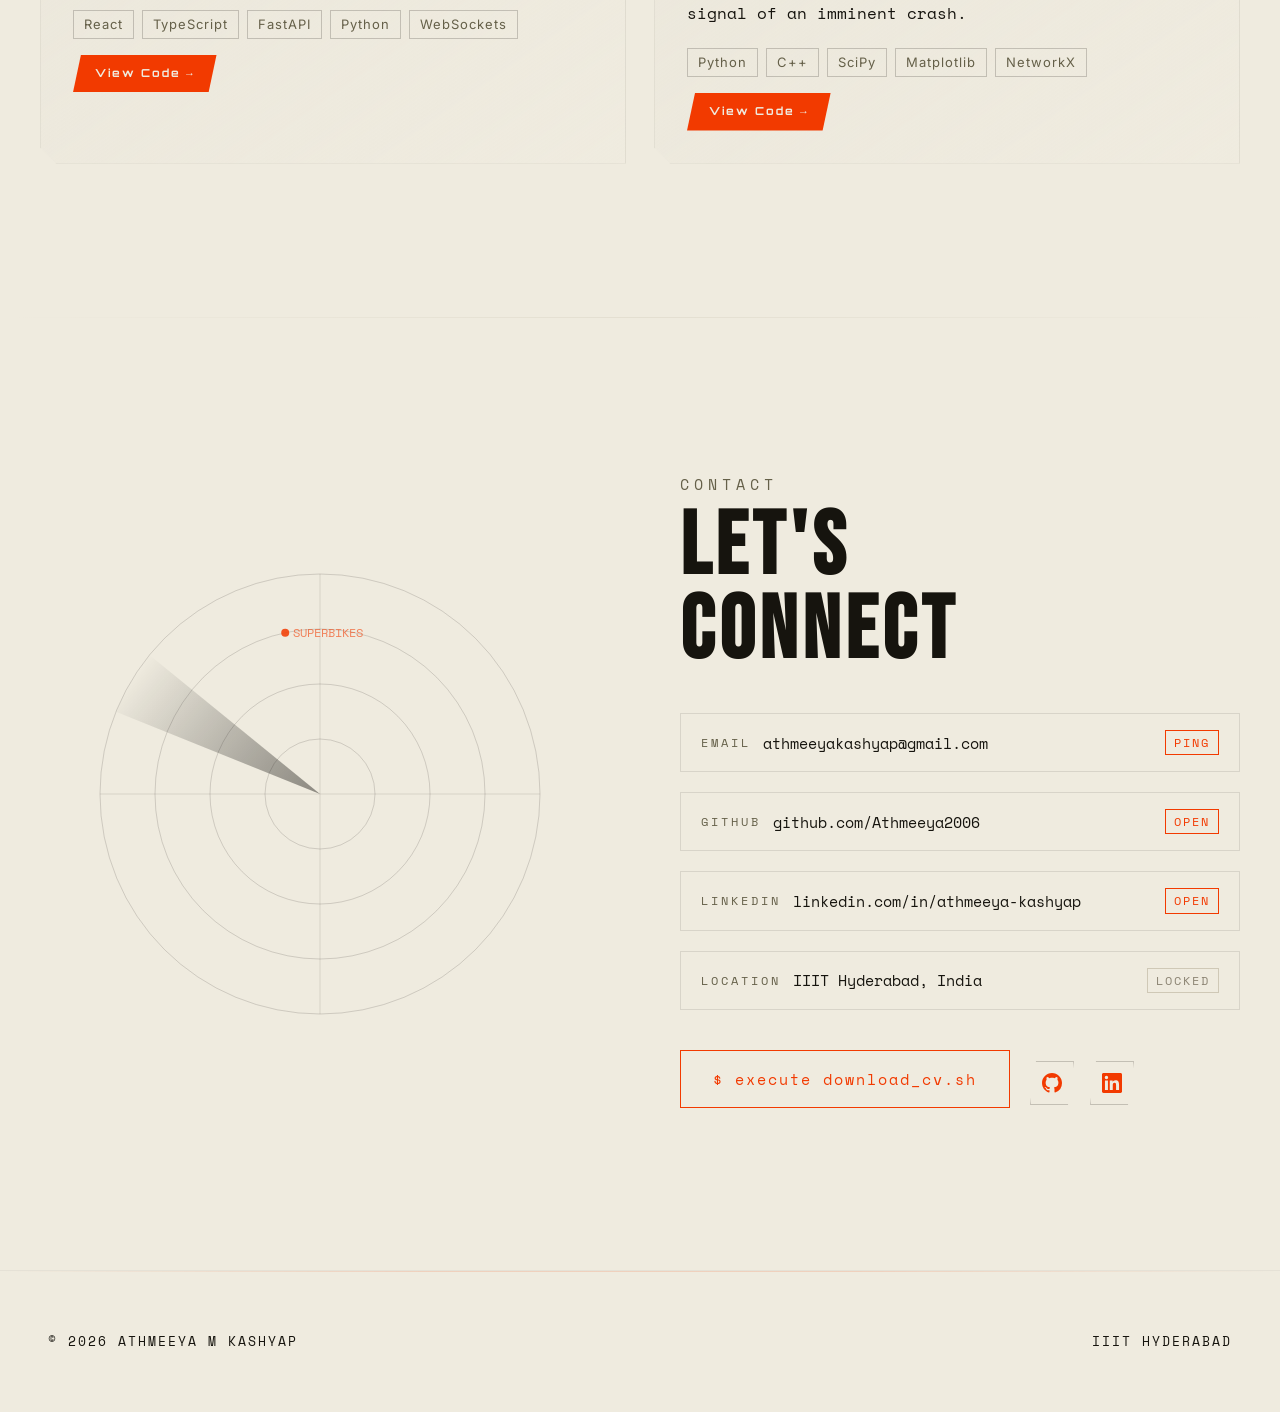
==== commit ffc897db: "done" ====
--- a/index.html
+++ b/index.html
@@ -5,11 +5,11 @@
   <meta charset="UTF-8">
   <meta name="viewport" content="width=device-width, initial-scale=1.0">
   <meta name="description"
-    content="Athmeeya M Kashyap. Undergraduate Researcher at CCNSB, IIIT Hyderabad. Percolation theory, dynamical systems. INMO Qualifier 2022.">
+    content="Athmeeya M Kashyap. Undergraduate Researcher at CCNSB, IIIT Hyderabad. Complex networks, distributed systems, LLM systems. INMO Qualifier 2022.">
   <meta name="theme-color" content="#EFEBDF">
   <meta property="og:title" content="Athmeeya M Kashyap | Portfolio">
   <meta property="og:description"
-    content="Undergraduate Researcher, CCNSB IIIT Hyderabad. Percolation Theory · INMO Qualifier.">
+    content="Undergraduate Researcher, CCNSB IIIT Hyderabad. Complex Networks · INMO Qualifier.">
   <meta property="og:url" content="https://athmeeya2006.github.io/">
   <meta property="og:type" content="website">
   <meta name="twitter:card" content="summary">
@@ -103,11 +103,11 @@
 </p>
 
 <p class="about-bio reveal">
-  I work as an undergraduate researcher at the CCNSB lab under Prof. Chittaranjan Hens, where I study complex networks, synchronization, and phase transitions in dynamical systems. My work involves modeling large-scale network behaviour, structural balance in signed graphs, and connectivity collapse in networked systems.
+  I work as an undergraduate researcher at the CCNSB lab under Prof. Chittaranjan Hens, where I study complex networks and network dynamics. My work covers flash crashes in financial networks as explosive synchronization, dynamical phase transitions with rich-get-richer biases, and large-scale analysis of research collaboration networks.
 </p>
 
 <p class="about-bio reveal">
-  Alongside research, I build in two areas: quantitative finance, where I work on derivatives pricing, market microstructure, and statistical modeling of markets, and systems software, where I focus on performance-critical and low-level implementation.
+  Alongside research, I build systems software: distributed platforms in Go, C++ inference engines with SIMD kernels, and privacy-preserving LLM tooling. I shipped a production platform as a software developer intern at SVP India and won the Sarvam Campus Buildathon 2026.
 </p>
 
 <p class="about-bio reveal">
@@ -115,8 +115,8 @@
 </p>
         <div class="about-tags reveal">
           <span class="about-interest">Complex Systems Research</span>
-          <span class="about-interest">Quantitative Research</span>
-          <span class="about-interest">Stochastic Processes</span>
+          <span class="about-interest">Distributed Systems</span>
+          <span class="about-interest">LLM Systems</span>
         </div>
       </div>
     </div>
@@ -134,18 +134,18 @@
       <div class="exp-card reveal">
         <div class="exp-card-accent"></div>
         <div class="exp-left">
-          <div class="exp-role">Software Engineer Intern</div>
+          <div class="exp-role">Software Developer Intern</div>
           <div class="exp-org">SVP India (Social Venture Partners India)</div>
-          <div class="exp-period">Jan 2026 to Apr 2026</div>
+          <div class="exp-period">Jan 2026 to May 2026</div>
         </div>
         <div class="exp-right">
           <div class="exp-meta">Hyderabad, India</div>
           <ul class="exp-bullets">
-            <li>Delivered SVP India's partner-engagement platform end to end and rolled it out to replace the manual spreadsheets the team used to track partners, meetings, and attendance by hand.</li>
-            <li>Designed a 12-table PostgreSQL schema and 60+ REST endpoints behind token auth with role-based access, covering partners, meetings, attendance, and analytics with Excel and PDF export.</li>
+            <li>Shipped SVP India&#39;s partner-engagement platform to live production on a team of 5, replacing the hand-maintained spreadsheets staff used to track meetings and attendance for 500+ partners.</li>
+            <li>Built a 12-table PostgreSQL schema and token-authenticated REST APIs with role-based access, turning reports staff compiled by hand into live dashboards and Excel and PDF exports.</li>
           </ul>
           <div class="exp-tags">
-            <span>React.js</span><span>TypeScript</span><span>Express.js</span><span>Prisma ORM</span><span>PostgreSQL</span><span>JWT/bcrypt</span>
+            <span>PostgreSQL</span><span>Express</span><span>React</span><span>Node.js</span>
           </div>
         </div>
       </div>
@@ -169,23 +169,14 @@
           <div class="exp-period">Jan 2026 to Present</div>
         </div>
         <div class="exp-right">
-          <div class="exp-meta">Advisor: Prof. Chittaranjan Hens &middot; Complex Networks, Dynamical Systems &amp; Phase Transitions</div>
-
-          <div class="exp-meta">Flash-Crash Dynamics in Coupled-Oscillator Networks | Python, C++, SciPy</div>
+          <div class="exp-meta">Advisor: Prof. Chittaranjan Hens &middot; Complex Networks &amp; Network Dynamics</div>
           <ul class="exp-bullets">
-            <li>Modeled a market-wide crash as a desynchronization transition on a coupled-oscillator network; the simulated onset of collapse matched the analytical critical coupling to within 2%.</li>
-            <li>Showed that variance and lag-1 autocorrelation rise sharply just before the collapse, producing an early-warning signal of an imminent crash.</li>
+            <li>Analyzed research impact and collaboration of 56 statistics research units across India, USA, China and Europe from 139K author-paper records and 1.1M citations.</li>
+            <li>Modeled flash crashes in financial networks as explosive synchronization of herding traders, derived a 1/k shift in the crash point on sparse networks, and simulated 20,000-trader networks.</li>
+            <li>Extended a 2025 PRL model of dynamical phase transitions with 4 rich-get-richer biases, deriving each bias&#39;s critical threshold and transition time and validating them against stochastic network simulations.</li>
           </ul>
-          <a href="https://github.com/Athmeeya2006/Explosive-Sync-Flash-Crash" target="_blank" rel="noopener noreferrer" class="exp-repo-link">View Code on GitHub &rarr;</a>
-
-          <div class="exp-meta">Random Graphs &amp; Financial Contagion | Python, NetworkX, SciPy</div>
-          <ul class="exp-bullets">
-            <li>Wrote a percolation generator that recovers the Erdos-Renyi critical exponents exactly (-1.500 and -1/3) across 10,000+ graphs and scales to 1,000,000-node networks.</li>
-            <li>Implemented three interbank-contagion models (percolation, threshold cascade, DebtRank) on 1,000-node networks, showing scale-free hub networks fail at far lower stress than evenly-connected ones.</li>
-          </ul>
-          <a href="https://github.com/Athmeeya2006/Erdos-Renyi-Contagion" target="_blank" rel="noopener noreferrer" class="exp-repo-link">View Code on GitHub &rarr;</a>
           <div class="exp-tags">
-            <span>Python</span><span>C++</span><span>SciPy</span><span>NetworkX</span>
+            <span>Python</span><span>C++</span><span>NetworkX</span><span>SciPy</span>
           </div>
         </div>
       </div>
@@ -218,9 +209,10 @@
 
       <div class="edu-item reveal stagger-4">
         <div class="edu-card" style="text-align:right; border-color: var(--border);">
-          <div class="edu-degree" style="color:var(--text)">B.Tech CS + MS Computational Natural Sciences</div>
+          <div class="edu-degree" style="color:var(--text)">B.Tech Computer Science + MS by Research, Computational Natural Sciences</div>
           <div class="edu-school">IIIT Hyderabad</div>
           <div class="exp-period" style="margin-top:8px">2024 to 2029 (Expected)</div>
+          <div class="edu-coursework" style="margin-top:10px; font-size:13px; color:var(--text-muted); line-height:1.6;">Coursework: Data Structures &amp; Algorithms, Operating Systems, Computer Networks, Computer Systems Organization, Probability &amp; Random Processes, Linear Algebra, Machine Learning, Software Engineering</div>
           <div class="edu-progress" style="margin-top:14px; text-align:left;">
             <div style="font-size:12px; color:var(--text-muted); margin-bottom:8px; font-family:'Space Mono', monospace; letter-spacing:1.5px; font-weight:600;">
               <span>DEGREE PROGRESS</span>
@@ -249,27 +241,19 @@
       <div class="skills-static-grid" aria-label="Skill categories">
         <div class="skill-cluster">
           <div class="skill-cluster-label" style="color:var(--text)">Languages</div>
-          <div class="skills-cv-row">Python, C++, C, Golang, JavaScript, TypeScript, SQL, Bash/Shell</div>
+          <div class="skills-cv-row">C++, Python, Go, C, TypeScript/JavaScript, SQL, Bash</div>
         </div>
         <div class="skill-cluster">
-          <div class="skill-cluster-label" style="color:var(--text)">AI &amp; Machine Learning</div>
-          <div class="skills-cv-row">Deep Learning, Neural Networks, Transformers &amp; LLMs, LLM Inference &amp; Serving, KV-Cache, Model Quantization (int4), Speculative Decoding, PyTorch, Scikit-learn</div>
+          <div class="skill-cluster-label" style="color:var(--text)">AI &amp; ML</div>
+          <div class="skills-cv-row">PyTorch, LLM Inference (KV Cache, Speculative Decoding, Quantization), RAG, AI Agents, NumPy, Pandas, SciPy</div>
         </div>
         <div class="skill-cluster">
-          <div class="skill-cluster-label" style="color:var(--text)">Quantitative Methods</div>
-          <div class="skills-cv-row">Probability, Statistical Inference, Stochastic Processes, Stochastic Volatility (Heston), Monte Carlo, Derivatives Pricing &amp; Calibration, Adjoint Algorithmic Differentiation, Game Theory (CFR/Nash), Network Analysis</div>
+          <div class="skill-cluster-label" style="color:var(--text)">Systems &amp; Infrastructure</div>
+          <div class="skills-cv-row">Kafka, Redis, gRPC/Protobuf, Concurrency, SIMD/AVX2, Docker, Kubernetes, PostgreSQL, TimescaleDB, Linux, SLURM</div>
         </div>
         <div class="skill-cluster">
-          <div class="skill-cluster-label" style="color:var(--text)">Frameworks &amp; Libraries</div>
-          <div class="skills-cv-row">React.js, Node.js, Express.js, FastAPI, Prisma ORM, Vite, Tailwind CSS, Socket.IO, Chart.js, NumPy, Pandas, SciPy, NetworkX, Matplotlib, pybind11, OpenCV</div>
-        </div>
-        <div class="skill-cluster">
-          <div class="skill-cluster-label" style="color:var(--text)">Databases &amp; Infrastructure</div>
-          <div class="skills-cv-row">PostgreSQL, MongoDB, MySQL, SQLite, TimescaleDB, Redis, Kafka, gRPC/Protobuf, Git, Docker, Kubernetes, AWS, Linux</div>
-        </div>
-        <div class="skill-cluster">
-          <div class="skill-cluster-label" style="color:var(--text)">Core Competencies</div>
-          <div class="skills-cv-row">Data Structures &amp; Algorithms, Distributed Systems, System Design, High-Performance Computing (SIMD/AVX2), Concurrency, REST APIs, WebSockets</div>
+          <div class="skill-cluster-label" style="color:var(--text)">Frameworks &amp; Tools</div>
+          <div class="skills-cv-row">React, Node.js, Express, FastAPI, NetworkX, Git</div>
         </div>
       </div>
     </div>
@@ -280,7 +264,7 @@
   <!-- ACHIEVEMENTS -->
   <section id="achievements">
     <div class="ach-header">
-      <div class="section-label reveal">Achievements &amp; Leadership</div>
+      <div class="section-label reveal">Achievements</div>
       <h2 class="section-title reveal">A Few<br>Highlights</h2>
     </div>
     <div class="ach-scroll-track">
@@ -304,8 +288,8 @@
           <div class="ach-tag">Mathematics</div>
           <div class="ach-title" style="color:var(--text)">INMOTC<br>SELECTED</div>
           <div class="ach-subtitle">INMO Training Camp (2022)</div>
-          <div class="ach-stat">1 of 22 from Karnataka</div>
-          <div class="ach-desc">Selected for the INMO Training Camp at ICTS-TIFR, Bengaluru. One of 22 students selected from Karnataka.</div>
+          <div class="ach-stat">1 of 22 selected</div>
+          <div class="ach-desc">One of 22 students selected for the INMO Training Camp conducted by ICTS-TIFR, Bengaluru.</div>
           <a href="https://icts.res.in/event/page/24648" target="_blank" class="verify-badge">VERIFY &#x2197;</a>
         </div>
       </div>
@@ -322,21 +306,57 @@
         </div>
       </div>
 
-      <div class="ach-panel math reveal stagger-3">
+      <div class="ach-panel code reveal stagger-3">
         <div class="ach-panel-bg"></div>
         <div class="ach-num">04</div>
         <div class="ach-panel-content">
-          <div class="ach-tag">Leadership</div>
-          <div class="ach-title" style="color:var(--text)">MATH OLYMPIAD<br>INSTRUCTOR</div>
-          <div class="ach-subtitle">CFAL Mangaluru</div>
-          <div class="ach-stat">4 Olympiad Domains</div>
-          <div class="ach-desc">Teach the four olympiad domains (algebra, geometry, combinatorics, number theory) for national olympiad preparation.</div>
-        </div>
-      </div>
-
-      <div class="ach-panel score reveal stagger-4">
+          <div class="ach-tag">Hackathon</div>
+          <div class="ach-title" style="color:var(--text)">SARVAM<br>BUILDATHON</div>
+          <div class="ach-subtitle">Sarvam Campus Buildathon (2026)</div>
+          <div class="ach-stat">1st Place</div>
+          <div class="ach-desc">Won the individual buildathon with a real-time scam-call detection agent built on Sarvam AI&#39;s speech, language and vision APIs.</div>
+        </div>
+      </div>
+
+      <div class="ach-panel code reveal stagger-4">
         <div class="ach-panel-bg"></div>
         <div class="ach-num">05</div>
+        <div class="ach-panel-content">
+          <div class="ach-tag">Hackathon</div>
+          <div class="ach-title" style="color:var(--text)">IICPC<br>FINALIST</div>
+          <div class="ach-subtitle">IICPC Summer Trading Hackathon (2026)</div>
+          <div class="ach-stat">Top 21 of 1000+ teams</div>
+          <div class="ach-desc">Reached the national finals with AlphaExchange, a distributed benchmarking platform for order-matching engines.</div>
+        </div>
+      </div>
+
+      <div class="ach-panel code reveal stagger-5">
+        <div class="ach-panel-bg"></div>
+        <div class="ach-num">06</div>
+        <div class="ach-panel-content">
+          <div class="ach-tag">Hackathon</div>
+          <div class="ach-title" style="color:var(--text)">FYDY BOT<br>BATTLE</div>
+          <div class="ach-subtitle">FYDY Bot Battle (2026)</div>
+          <div class="ach-stat">4th Place</div>
+          <div class="ach-desc">Outperformed 100+ participants nationally with an autonomous bot for Generals.io, a real-time strategy game of territory capture.</div>
+        </div>
+      </div>
+
+      <div class="ach-panel score reveal">
+        <div class="ach-panel-bg"></div>
+        <div class="ach-num">07</div>
+        <div class="ach-panel-content">
+          <div class="ach-tag">Exams</div>
+          <div class="ach-title" style="color:var(--text)">JEE MAIN<br>TOP 1%</div>
+          <div class="ach-subtitle">Joint Entrance Examination</div>
+          <div class="ach-stat">Top 1% nationally</div>
+          <div class="ach-desc">Ranked in the top 1% nationally in India&#39;s engineering entrance examination.</div>
+        </div>
+      </div>
+
+      <div class="ach-panel score reveal stagger-1">
+        <div class="ach-panel-bg"></div>
+        <div class="ach-num">08</div>
         <div class="ach-panel-content">
           <div class="ach-tag">Academics</div>
           <div class="ach-title" style="color:var(--text)">SSLC STATE<br>TOPPER</div>
@@ -346,7 +366,7 @@
         </div>
       </div>
 
-      <div class="ach-panel swim reveal stagger-5">
+      <div class="ach-panel swim reveal stagger-2">
         <div class="ach-panel-bg"></div>
         <div class="wave-container">
           <div class="wave">
@@ -360,7 +380,7 @@
             </svg>
           </div>
         </div>
-        <div class="ach-num">06</div>
+        <div class="ach-num">09</div>
         <div class="ach-panel-content">
           <div class="ach-tag">Athletics</div>
           <div class="ach-title" style="color:var(--text)">SGFI<br>NATIONALS</div>
@@ -390,76 +410,34 @@
           <div class="project-card reveal">
         <div class="project-card-corner"></div>
         <div class="project-num">01</div>
-        <div class="project-tag">Quant Systems</div>
-        <div class="project-title">Heston Stochastic-Volatility Options Pricer</div>
-        <div class="project-desc">Prices options under the Heston model two ways, Fourier inversion and Monte Carlo, that agree to within Monte Carlo error and both collapse to Black-Scholes at constant volatility. Fits a live S&amp;P 500 option chain and reproduces the volatility smile a flat Black-Scholes model cannot, cutting implied-vol error from 4.65 to 0.76 vol points, a 6.2x reduction. Computes price and every Greek in a single reverse-mode adjoint pass, 3.9x faster than bumping each input. A small neural network returns price and nine Greeks in 18.7 microseconds at sub-1% price error, 278x faster than the full pricer.</div>
+        <div class="project-tag">ML Systems</div>
+        <div class="project-title">ForgeLM: LLM Privacy Firewall</div>
+        <div class="project-desc">A local firewall that redacts personal data and secrets before text reaches any cloud LLM, using a transformer encoder that tags each token, served by a custom C++ inference engine with AVX2 kernels. Adds privacy-preserving RAG over local documents, redacting the question and every retrieved chunk with one shared mapping so the cloud model sees consistent placeholders and answers are restored locally. A privacy-preserving agent lets the cloud LLM plan tool calls on placeholders, restoring real values locally only for permitted tools and blocking prompt-injection attempts to exfiltrate data.</div>
         <div class="project-tech">
-          <span>C++</span><span>Python</span><span>PyTorch</span><span>NumPy</span>
+          <span>C++</span><span>AVX2/SIMD</span><span>PyTorch</span><span>FastAPI</span>
         </div>
         <div class="project-card-links">
-          <a href="https://github.com/Athmeeya2006/Heston-Pricer" target="_blank" rel="noopener noreferrer" class="project-link">View Code &rarr;</a>
+          <a href="https://github.com/Athmeeya2006/ForgeLM" target="_blank" rel="noopener noreferrer" class="project-link">View Code &rarr;</a>
         </div>
           </div>
 
           <div class="project-card reveal stagger-1">
         <div class="project-card-corner"></div>
         <div class="project-num">02</div>
-        <div class="project-tag">Quant Systems</div>
-        <div class="project-title">No Regret Market Making Engine</div>
-        <div class="project-desc">A C++ limit order book exposed to Python through pybind11. Benchmarks six market-making algorithms across 10,000 round simulations under four market regimes. After a sudden regime shift, the sliding-window Exp3 re-finds the best quote in 1 round versus 161 for a static learner, a 161x faster recovery. Cumulative regret holds at 63% of the O(sqrt(T K ln K)) worst-case bound, so it provably never trails the best fixed quote by much.</div>
+        <div class="project-tag">Distributed Systems &middot; IICPC Finalist</div>
+        <div class="project-title">AlphaExchange: Distributed Benchmarking Platform</div>
+        <div class="project-desc">A 6-service Go platform where users submit custom order-matching engines, each driven by 500 concurrent bots across 4 trader personas and ranked live on throughput, p99 latency, and correctness together instead of speed alone. Every fill is checked against an authoritative shadow order book that catches impossible executions a per-message check misses under reordering, so a fast but incorrect engine cannot outrank a correct one. Each untrusted submission runs in a locked-down container (seccomp, AppArmor, dropped capabilities, read-only non-root filesystem), so a hostile engine cannot reach the host or another contestant&#39;s run. Finalist, IICPC Summer Trading Hackathon 2026.</div>
         <div class="project-tech">
-          <span>C++</span><span>Python</span><span>pybind11</span><span>NumPy</span><span>SciPy</span>
+          <span>Go</span><span>gRPC/Protobuf</span><span>Kafka</span><span>Redis</span><span>Docker</span><span>Kubernetes</span>
         </div>
         <div class="project-card-links">
-          <a href="https://github.com/Athmeeya2006/No-Regret-Market-Maker" target="_blank" rel="noopener noreferrer" class="project-link">View Code &rarr;</a>
+          <a href="https://github.com/Athmeeya2006/AlphaExchange" target="_blank" rel="noopener noreferrer" class="project-link">View Code &rarr;</a>
         </div>
           </div>
 
           <div class="project-card reveal stagger-2">
         <div class="project-card-corner"></div>
         <div class="project-num">03</div>
-        <div class="project-tag">Quant Systems</div>
-        <div class="project-title">GTO Poker Solver</div>
-        <div class="project-desc">Four CFR-family solvers compute Nash-approximate strategies from Kuhn Poker to Leduc Poker, a 24x larger game tree. DCFR drives exploitability to 0.0008 chips per hand, 33% below vanilla CFR at the same 10,000 iterations. A Bayesian opponent model with sequential leak detection switches from defensive to exploitative play in real time. A Glosten-Milgrom module ties bluff frequency to how bid-ask spreads form in markets.</div>
-        <div class="project-tech">
-          <span>Python</span><span>CFR</span><span>Bayesian Inference</span><span>NumPy</span><span>SciPy</span>
-        </div>
-        <div class="project-card-links">
-          <a href="https://github.com/Athmeeya2006/GTO_Poker_Bot" target="_blank" rel="noopener noreferrer" class="project-link">View Code &rarr;</a>
-        </div>
-          </div>
-
-          <div class="project-card reveal stagger-3">
-        <div class="project-card-corner"></div>
-        <div class="project-num">04</div>
-        <div class="project-tag">ML Systems</div>
-        <div class="project-title">ForgeLM</div>
-        <div class="project-desc">Trains a GPT-style language model in PyTorch and runs its C++ CPU inference engine: matmuls, attention, KV-cache, int4 quantizer, sampler, and HTTP server. Accelerates decoding from 20 to 6,359 tokens per second, a 312x gain, with a KV-cache and AVX2/FMA SIMD kernels, output staying bit-identical to the PyTorch reference. Adds int4 quantization for 7.1x smaller weights and a paged KV-cache serving 16 concurrent requests at 8,362 tokens per second.</div>
-        <div class="project-tech">
-          <span>C++</span><span>AVX2/SIMD</span><span>PyTorch</span><span>Python</span>
-        </div>
-        <div class="project-card-links">
-          <a href="https://github.com/Athmeeya2006/ForgeLM" target="_blank" rel="noopener noreferrer" class="project-link">View Code &rarr;</a>
-        </div>
-          </div>
-
-          <div class="project-card reveal stagger-4">
-        <div class="project-card-corner"></div>
-        <div class="project-num">05</div>
-        <div class="project-tag">Distributed Systems</div>
-        <div class="project-title">AlphaExchange</div>
-        <div class="project-desc">A distributed benchmarking platform of six Go microservices where users upload order-matching engines, each driven by a bot fleet and ranked on a live leaderboard by throughput, tail latency, and correctness. Runs every untrusted submission in a locked-down container with seccomp, AppArmor, dropped capabilities, and a read-only non-root filesystem. A shadow order book validates every fill against an authoritative reference engine regardless of execution order.</div>
-        <div class="project-tech">
-          <span>Go</span><span>gRPC/Protobuf</span><span>Kafka</span><span>Redis</span><span>Docker</span><span>Kubernetes</span>
-        </div>
-        <div class="project-card-links">
-          <a href="https://github.com/Athmeeya2006/AlphaExchange" target="_blank" rel="noopener noreferrer" class="project-link">View Code &rarr;</a>
-        </div>
-          </div>
-
-          <div class="project-card reveal stagger-5">
-        <div class="project-card-corner"></div>
-        <div class="project-num">06</div>
         <div class="project-tag">Full-Stack</div>
         <div class="project-title">Cloud IDE</div>
         <div class="project-desc">A multi-user browser IDE with the Monaco editor and a live shell over WebSockets, plus sandboxed execution and a one-click full-stack runner. A multi-tenant backend backs per-project databases across SQLite, PostgreSQL, MySQL, and MongoDB from a few shared servers, with remote-capable live preview.</div>
@@ -471,9 +449,9 @@
         </div>
           </div>
 
-          <div class="project-card reveal stagger-6">
+          <div class="project-card reveal stagger-3">
         <div class="project-card-corner"></div>
-        <div class="project-num">07</div>
+        <div class="project-num">04</div>
         <div class="project-tag">Research</div>
         <div class="project-title">Flash Crash Dynamics in Networked Oscillators</div>
         <div class="project-desc">Models a financial flash crash as a desynchronization transition in a coupled-oscillator network, where the simulated onset of collapse matches the analytical critical coupling to within 2%. Variance and lag-1 autocorrelation rise sharply just before the collapse, producing an early-warning signal of an imminent crash.</div>
@@ -482,20 +460,6 @@
         </div>
         <div class="project-card-links">
           <a href="https://github.com/Athmeeya2006/Explosive-Sync-Flash-Crash" target="_blank" rel="noopener noreferrer" class="project-link">View Code &rarr;</a>
-        </div>
-          </div>
-
-          <div class="project-card reveal stagger-7">
-        <div class="project-card-corner"></div>
-        <div class="project-num">08</div>
-        <div class="project-tag">Research</div>
-        <div class="project-title">Erdos and Renyi Random Graph + Financial Contagion</div>
-        <div class="project-desc">A percolation generator recovers the Erdos-Renyi critical exponents exactly (-1.500 and -1/3) across 10,000+ graphs and scales to 1,000,000-node networks. Three interbank-contagion models (percolation, threshold cascade, and DebtRank) on 1,000-node networks show that scale-free hub networks fail at far lower stress than evenly-connected ones.</div>
-        <div class="project-tech">
-          <span>Python</span><span>NetworkX</span><span>SciPy</span><span>NumPy</span><span>Matplotlib</span><span>Manim</span>
-        </div>
-        <div class="project-card-links">
-          <a href="https://github.com/Athmeeya2006/Erdos-Renyi-Contagion" target="_blank" rel="noopener noreferrer" class="project-link">View Code &rarr;</a>
         </div>
           </div>
     </div>
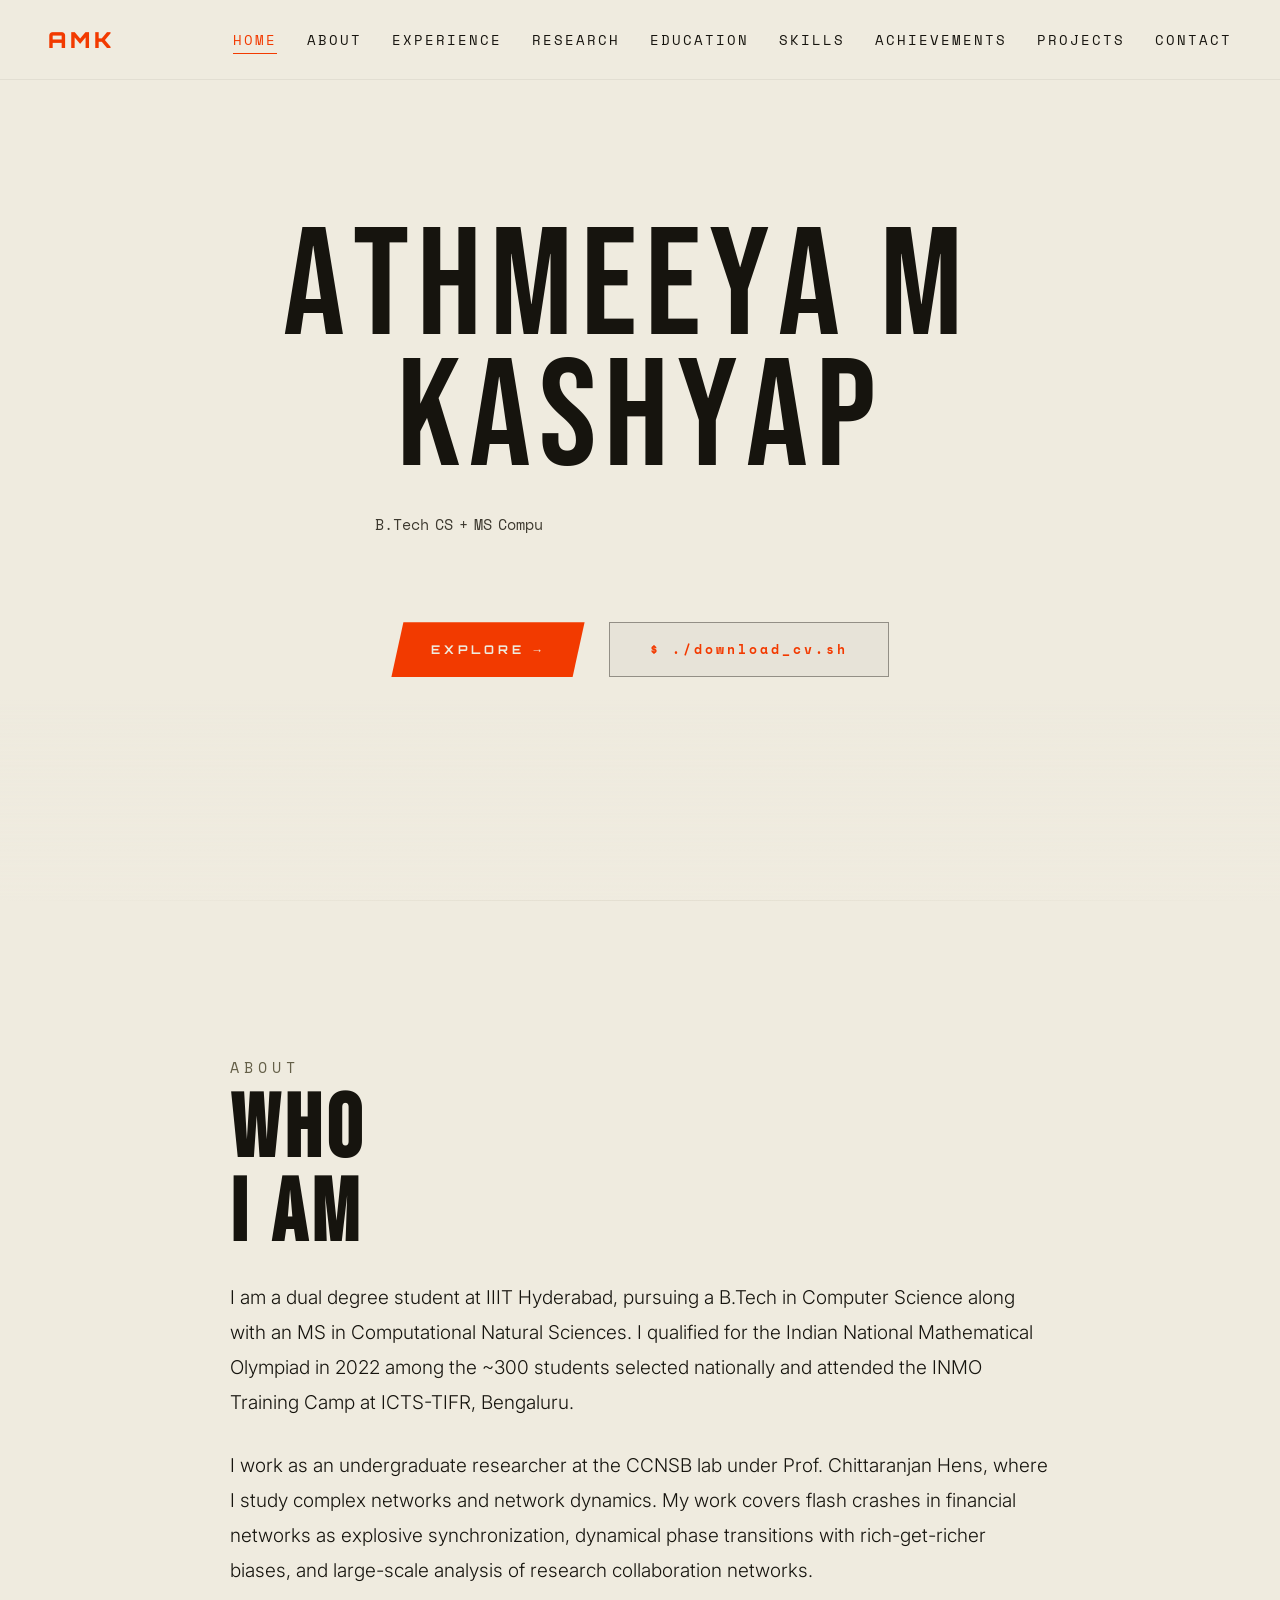
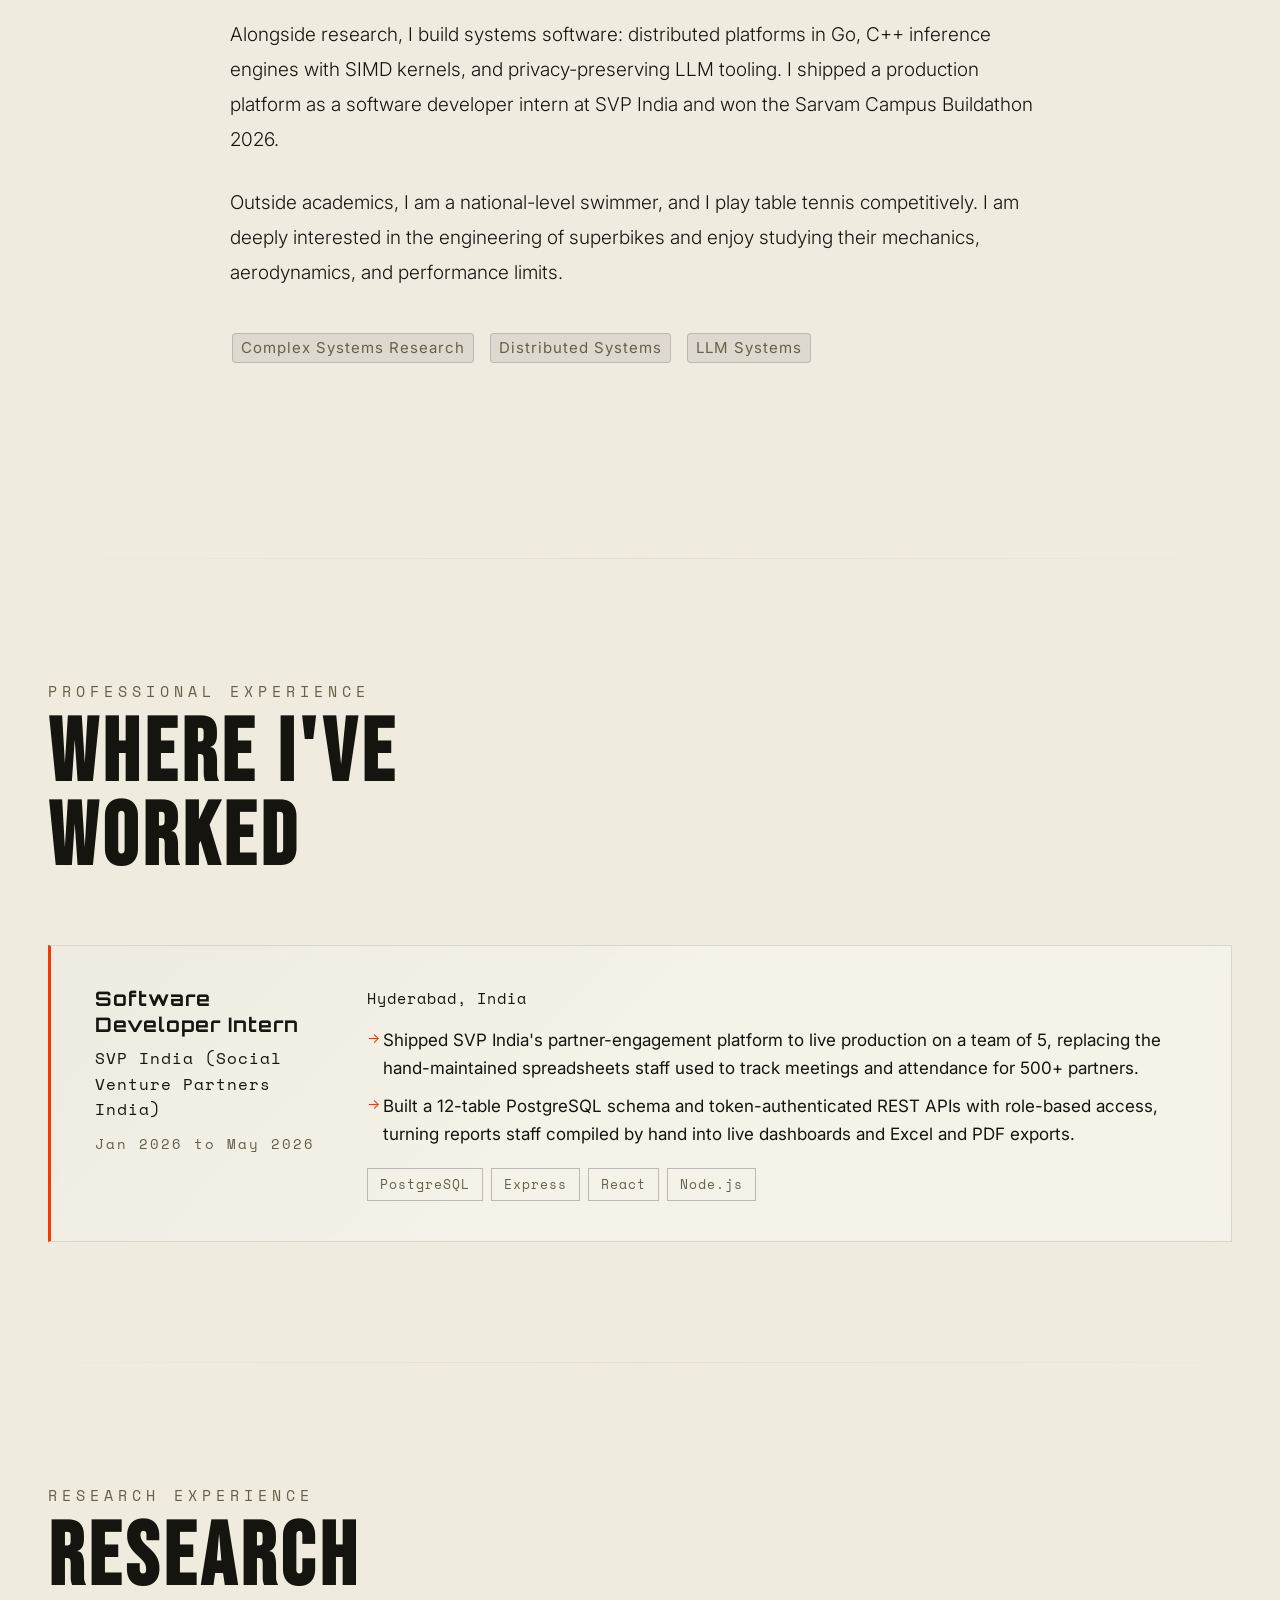
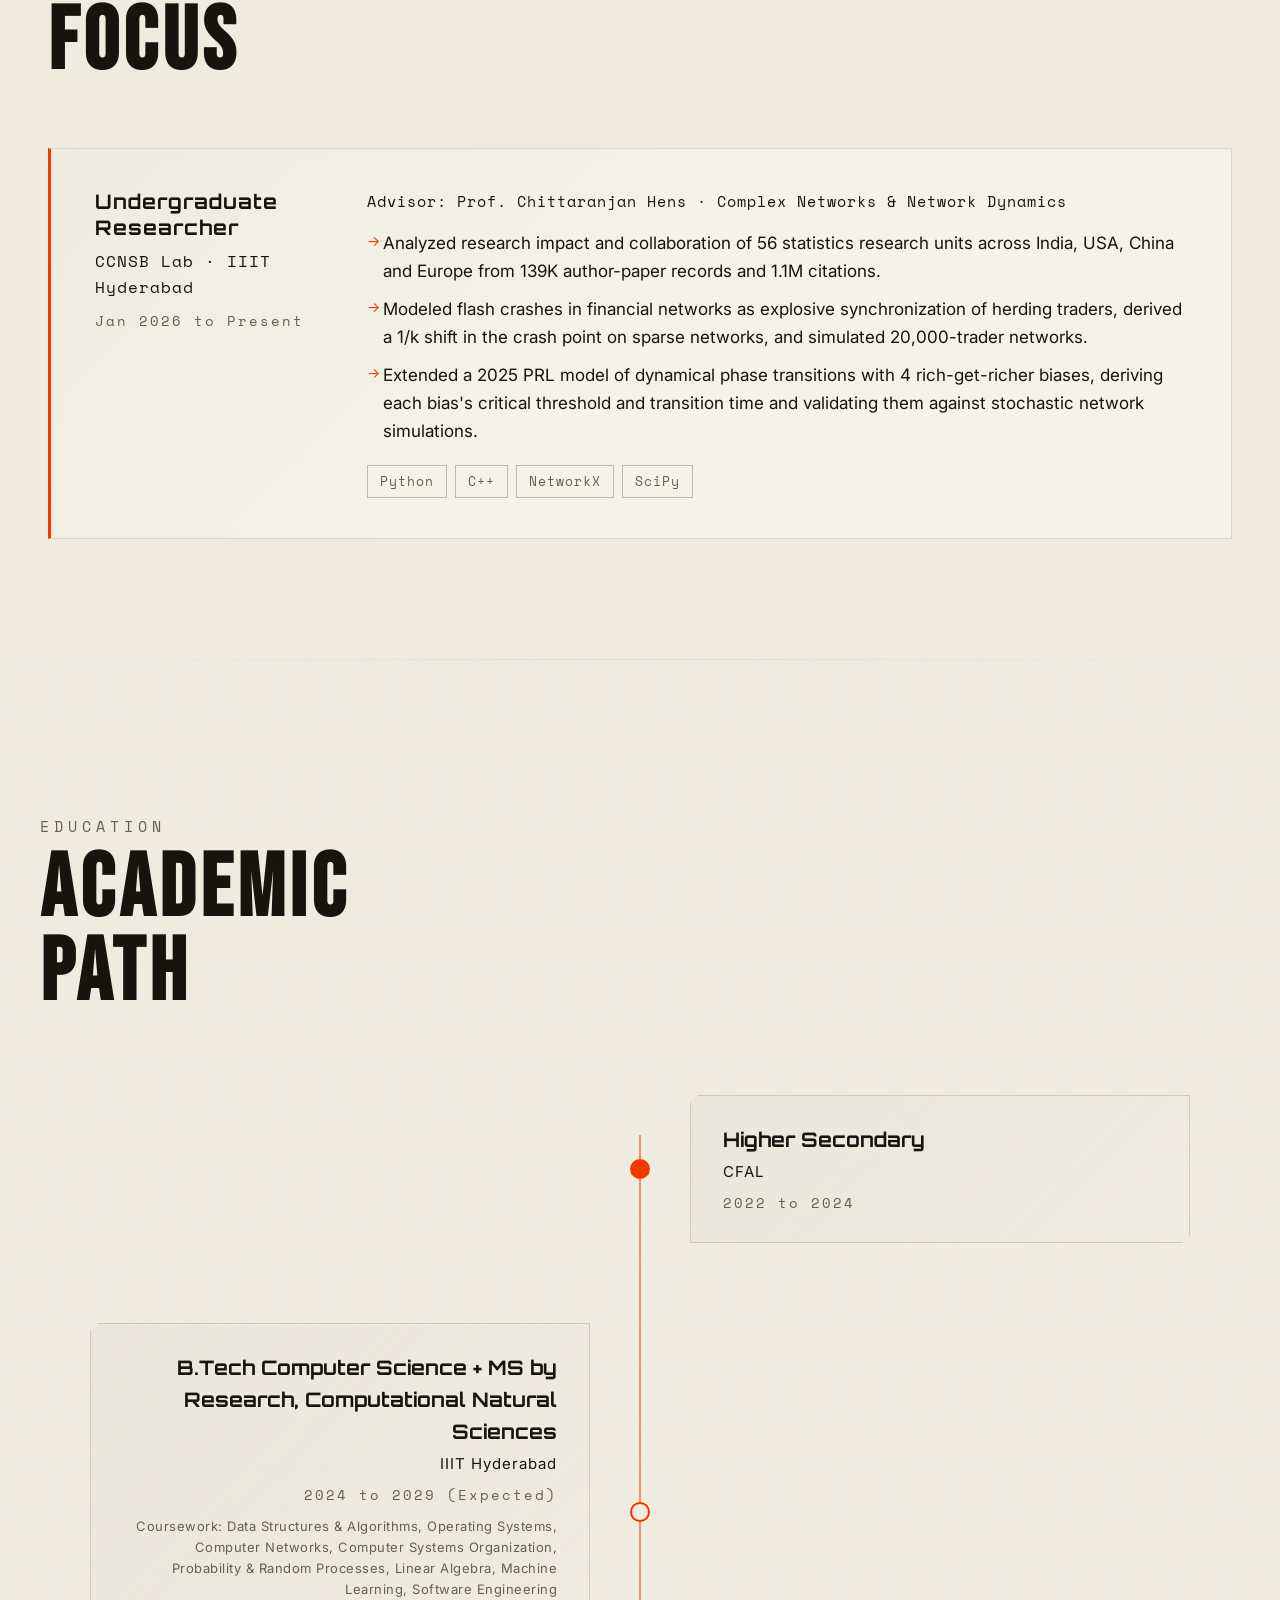
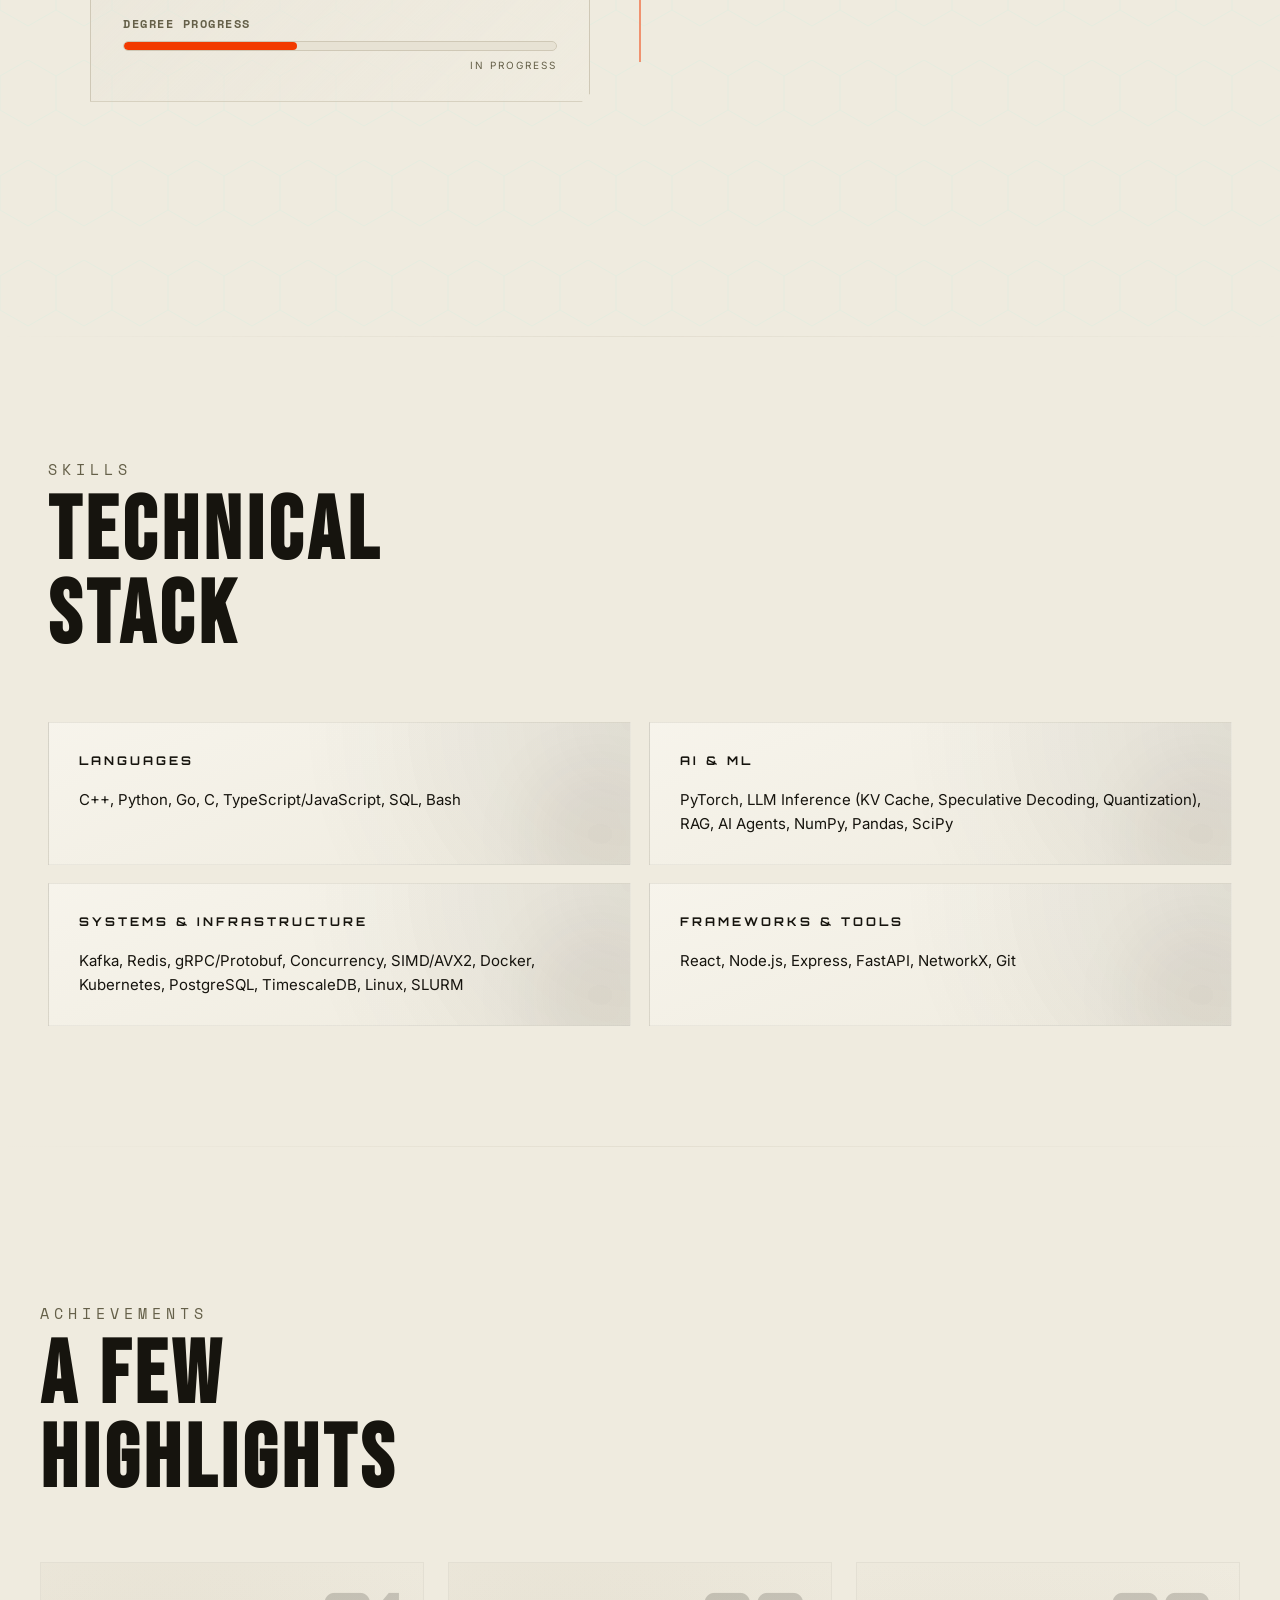
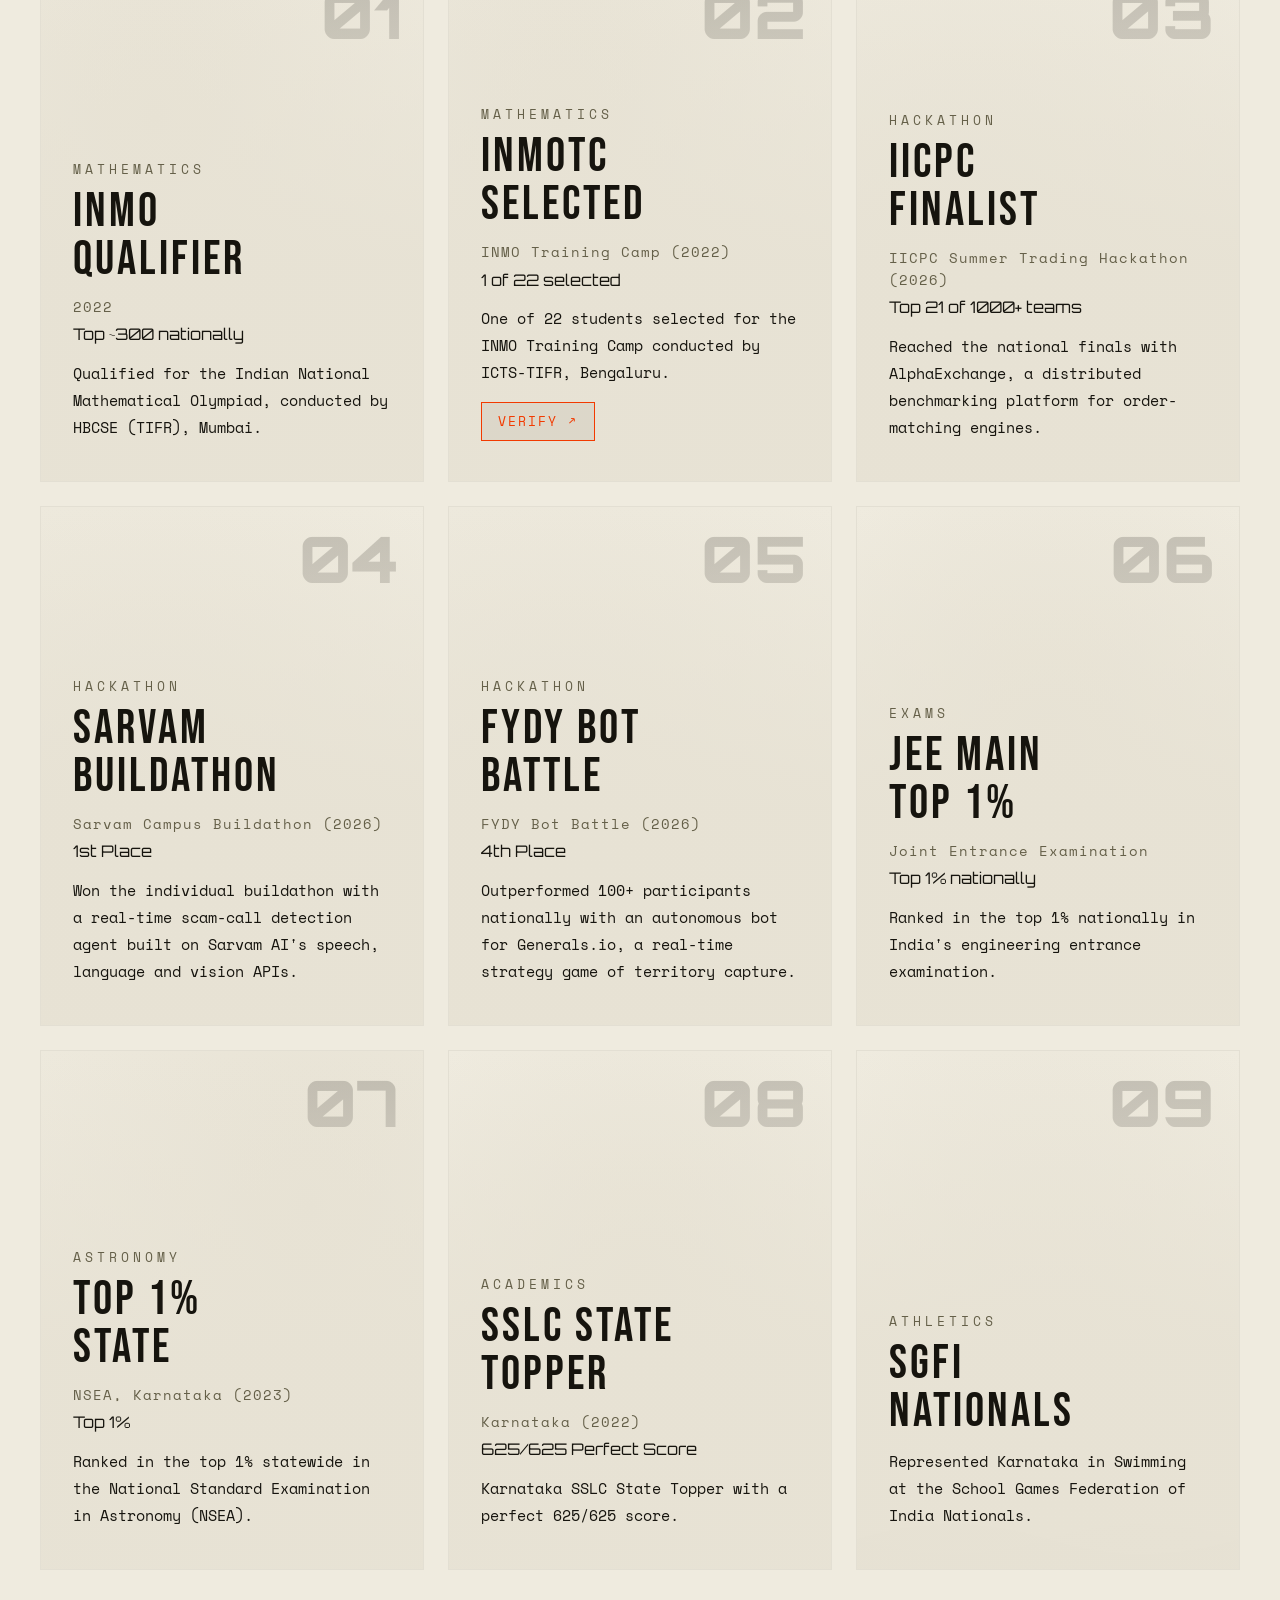
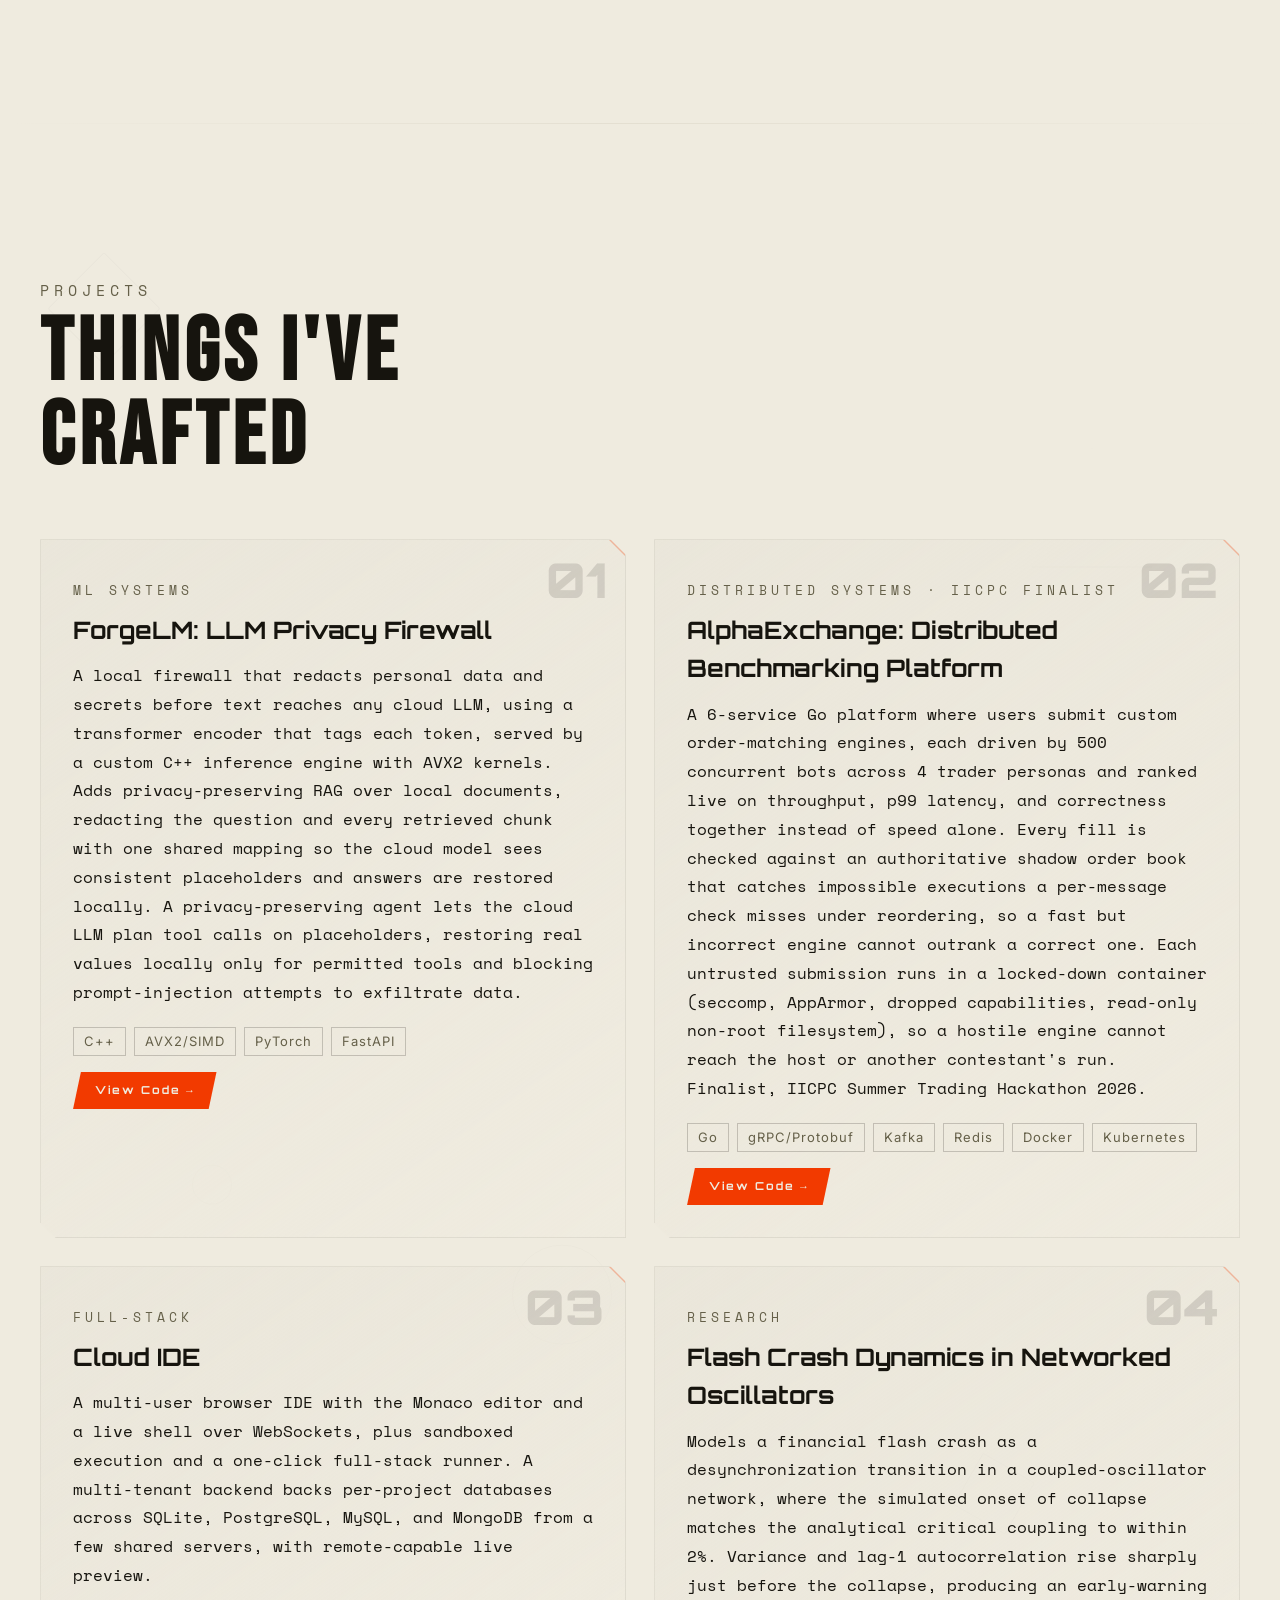
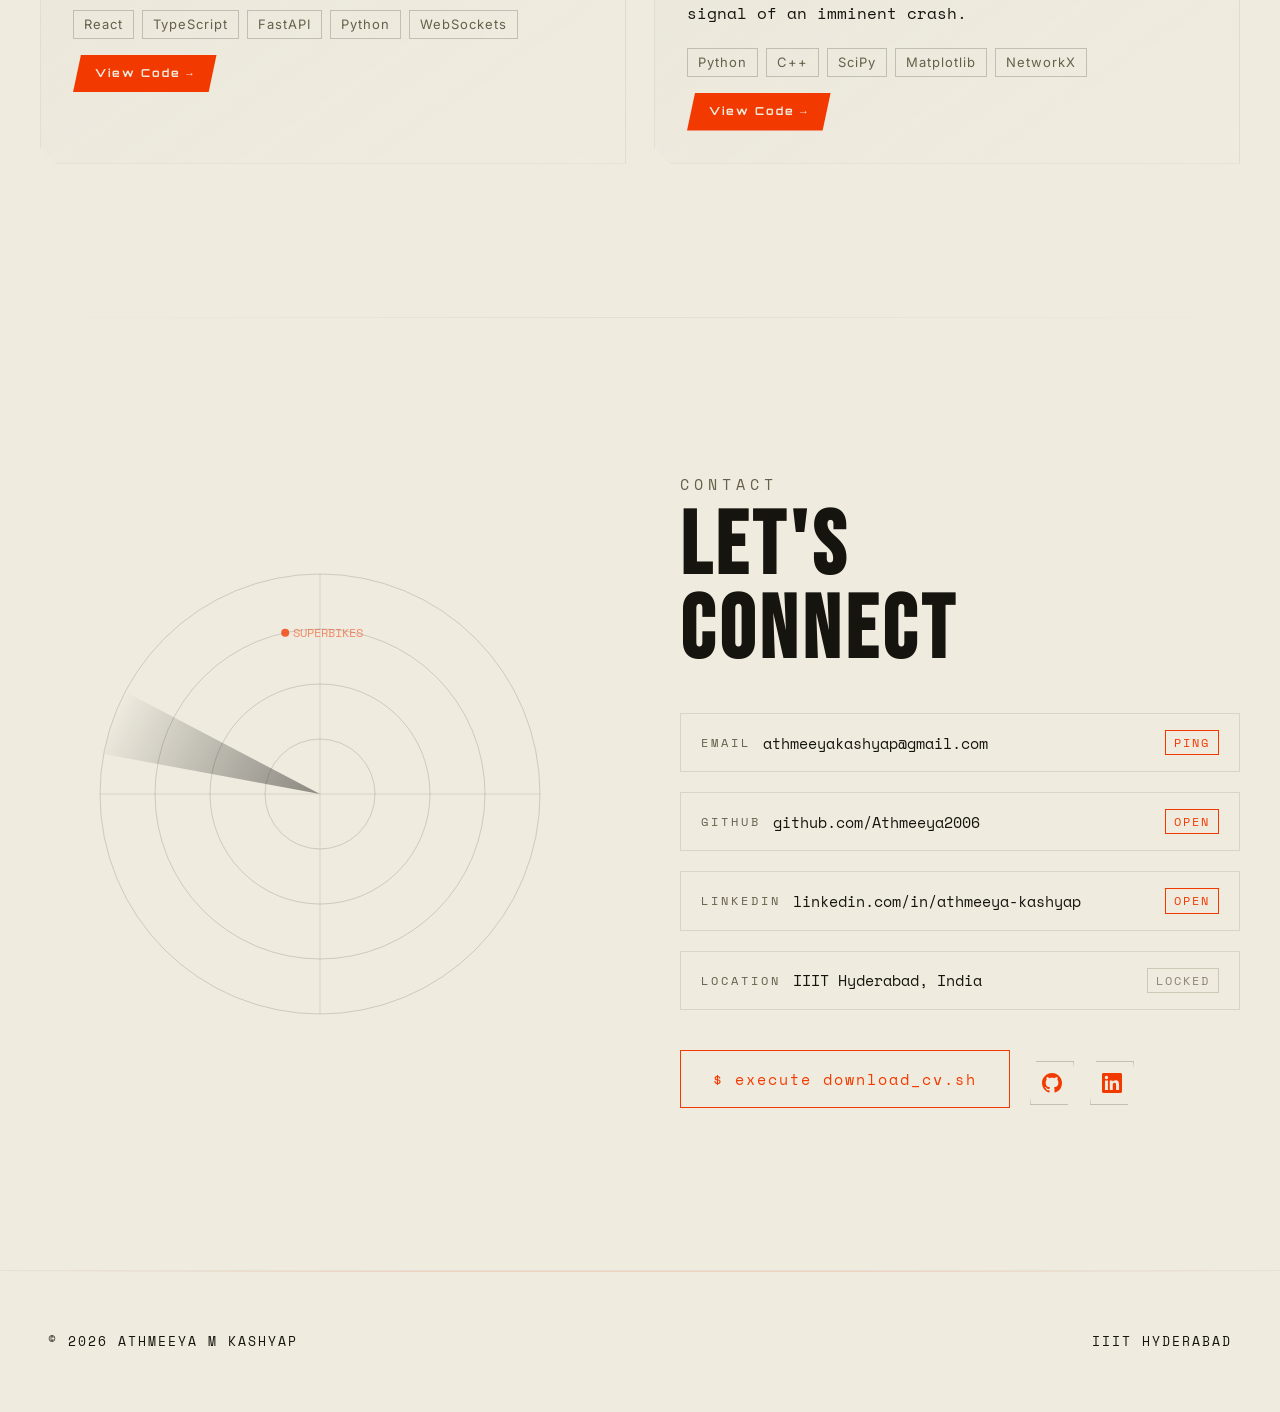
==== commit d834be6f: "done" ====
--- a/index.html
+++ b/index.html
@@ -294,63 +294,63 @@
         </div>
       </div>
 
-      <div class="ach-panel astro reveal stagger-2">
+      <div class="ach-panel code reveal stagger-2">
         <div class="ach-panel-bg"></div>
         <div class="ach-num">03</div>
+        <div class="ach-panel-content">
+          <div class="ach-tag">Hackathon</div>
+          <div class="ach-title" style="color:var(--text)">IICPC<br>FINALIST</div>
+          <div class="ach-subtitle">IICPC Summer Trading Hackathon (2026)</div>
+          <div class="ach-stat">Top 21 of 1000+ teams</div>
+          <div class="ach-desc">Reached the national finals with AlphaExchange, a distributed benchmarking platform for order-matching engines.</div>
+        </div>
+      </div>
+
+      <div class="ach-panel code reveal">
+        <div class="ach-panel-bg"></div>
+        <div class="ach-num">04</div>
+        <div class="ach-panel-content">
+          <div class="ach-tag">Hackathon</div>
+          <div class="ach-title" style="color:var(--text)">SARVAM<br>BUILDATHON</div>
+          <div class="ach-subtitle">Sarvam Campus Buildathon (2026)</div>
+          <div class="ach-stat">1st Place</div>
+          <div class="ach-desc">Won the individual buildathon with a real-time scam-call detection agent built on Sarvam AI&#39;s speech, language and vision APIs.</div>
+        </div>
+      </div>
+
+      <div class="ach-panel code reveal stagger-1">
+        <div class="ach-panel-bg"></div>
+        <div class="ach-num">05</div>
+        <div class="ach-panel-content">
+          <div class="ach-tag">Hackathon</div>
+          <div class="ach-title" style="color:var(--text)">FYDY BOT<br>BATTLE</div>
+          <div class="ach-subtitle">FYDY Bot Battle (2026)</div>
+          <div class="ach-stat">4th Place</div>
+          <div class="ach-desc">Outperformed 100+ participants nationally with an autonomous bot for Generals.io, a real-time strategy game of territory capture.</div>
+        </div>
+      </div>
+
+      <div class="ach-panel score reveal stagger-2">
+        <div class="ach-panel-bg"></div>
+        <div class="ach-num">06</div>
+        <div class="ach-panel-content">
+          <div class="ach-tag">Exams</div>
+          <div class="ach-title" style="color:var(--text)">JEE MAIN<br>TOP 1%</div>
+          <div class="ach-subtitle">Joint Entrance Examination</div>
+          <div class="ach-stat">Top 1% nationally</div>
+          <div class="ach-desc">Ranked in the top 1% nationally in India&#39;s engineering entrance examination.</div>
+        </div>
+      </div>
+
+      <div class="ach-panel astro reveal">
+        <div class="ach-panel-bg"></div>
+        <div class="ach-num">07</div>
         <div class="ach-panel-content">
           <div class="ach-tag">Astronomy</div>
           <div class="ach-title" style="color:var(--text)">TOP 1%<br>STATE</div>
           <div class="ach-subtitle">NSEA, Karnataka (2023)</div>
           <div class="ach-stat">Top 1%</div>
           <div class="ach-desc">Ranked in the top 1% statewide in the National Standard Examination in Astronomy (NSEA).</div>
-        </div>
-      </div>
-
-      <div class="ach-panel code reveal stagger-3">
-        <div class="ach-panel-bg"></div>
-        <div class="ach-num">04</div>
-        <div class="ach-panel-content">
-          <div class="ach-tag">Hackathon</div>
-          <div class="ach-title" style="color:var(--text)">SARVAM<br>BUILDATHON</div>
-          <div class="ach-subtitle">Sarvam Campus Buildathon (2026)</div>
-          <div class="ach-stat">1st Place</div>
-          <div class="ach-desc">Won the individual buildathon with a real-time scam-call detection agent built on Sarvam AI&#39;s speech, language and vision APIs.</div>
-        </div>
-      </div>
-
-      <div class="ach-panel code reveal stagger-4">
-        <div class="ach-panel-bg"></div>
-        <div class="ach-num">05</div>
-        <div class="ach-panel-content">
-          <div class="ach-tag">Hackathon</div>
-          <div class="ach-title" style="color:var(--text)">IICPC<br>FINALIST</div>
-          <div class="ach-subtitle">IICPC Summer Trading Hackathon (2026)</div>
-          <div class="ach-stat">Top 21 of 1000+ teams</div>
-          <div class="ach-desc">Reached the national finals with AlphaExchange, a distributed benchmarking platform for order-matching engines.</div>
-        </div>
-      </div>
-
-      <div class="ach-panel code reveal stagger-5">
-        <div class="ach-panel-bg"></div>
-        <div class="ach-num">06</div>
-        <div class="ach-panel-content">
-          <div class="ach-tag">Hackathon</div>
-          <div class="ach-title" style="color:var(--text)">FYDY BOT<br>BATTLE</div>
-          <div class="ach-subtitle">FYDY Bot Battle (2026)</div>
-          <div class="ach-stat">4th Place</div>
-          <div class="ach-desc">Outperformed 100+ participants nationally with an autonomous bot for Generals.io, a real-time strategy game of territory capture.</div>
-        </div>
-      </div>
-
-      <div class="ach-panel score reveal">
-        <div class="ach-panel-bg"></div>
-        <div class="ach-num">07</div>
-        <div class="ach-panel-content">
-          <div class="ach-tag">Exams</div>
-          <div class="ach-title" style="color:var(--text)">JEE MAIN<br>TOP 1%</div>
-          <div class="ach-subtitle">Joint Entrance Examination</div>
-          <div class="ach-stat">Top 1% nationally</div>
-          <div class="ach-desc">Ranked in the top 1% nationally in India&#39;s engineering entrance examination.</div>
         </div>
       </div>
 
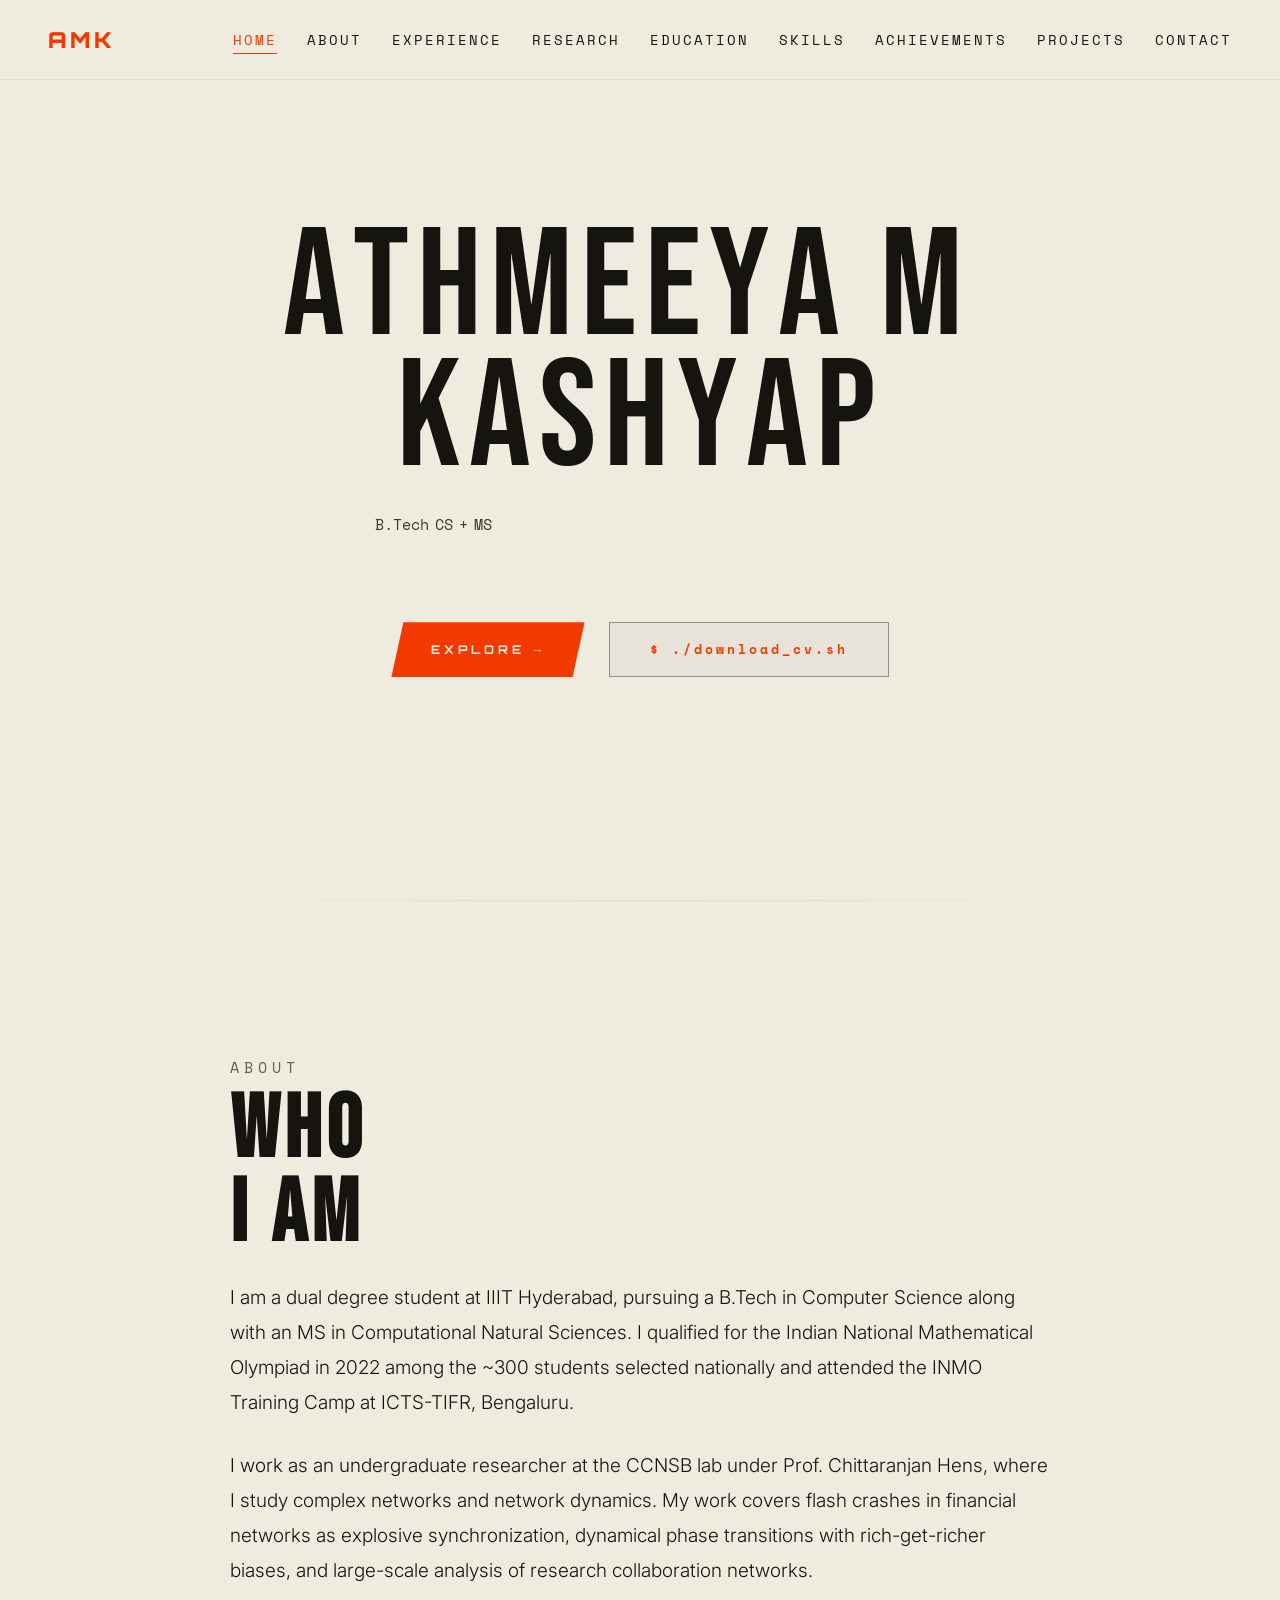
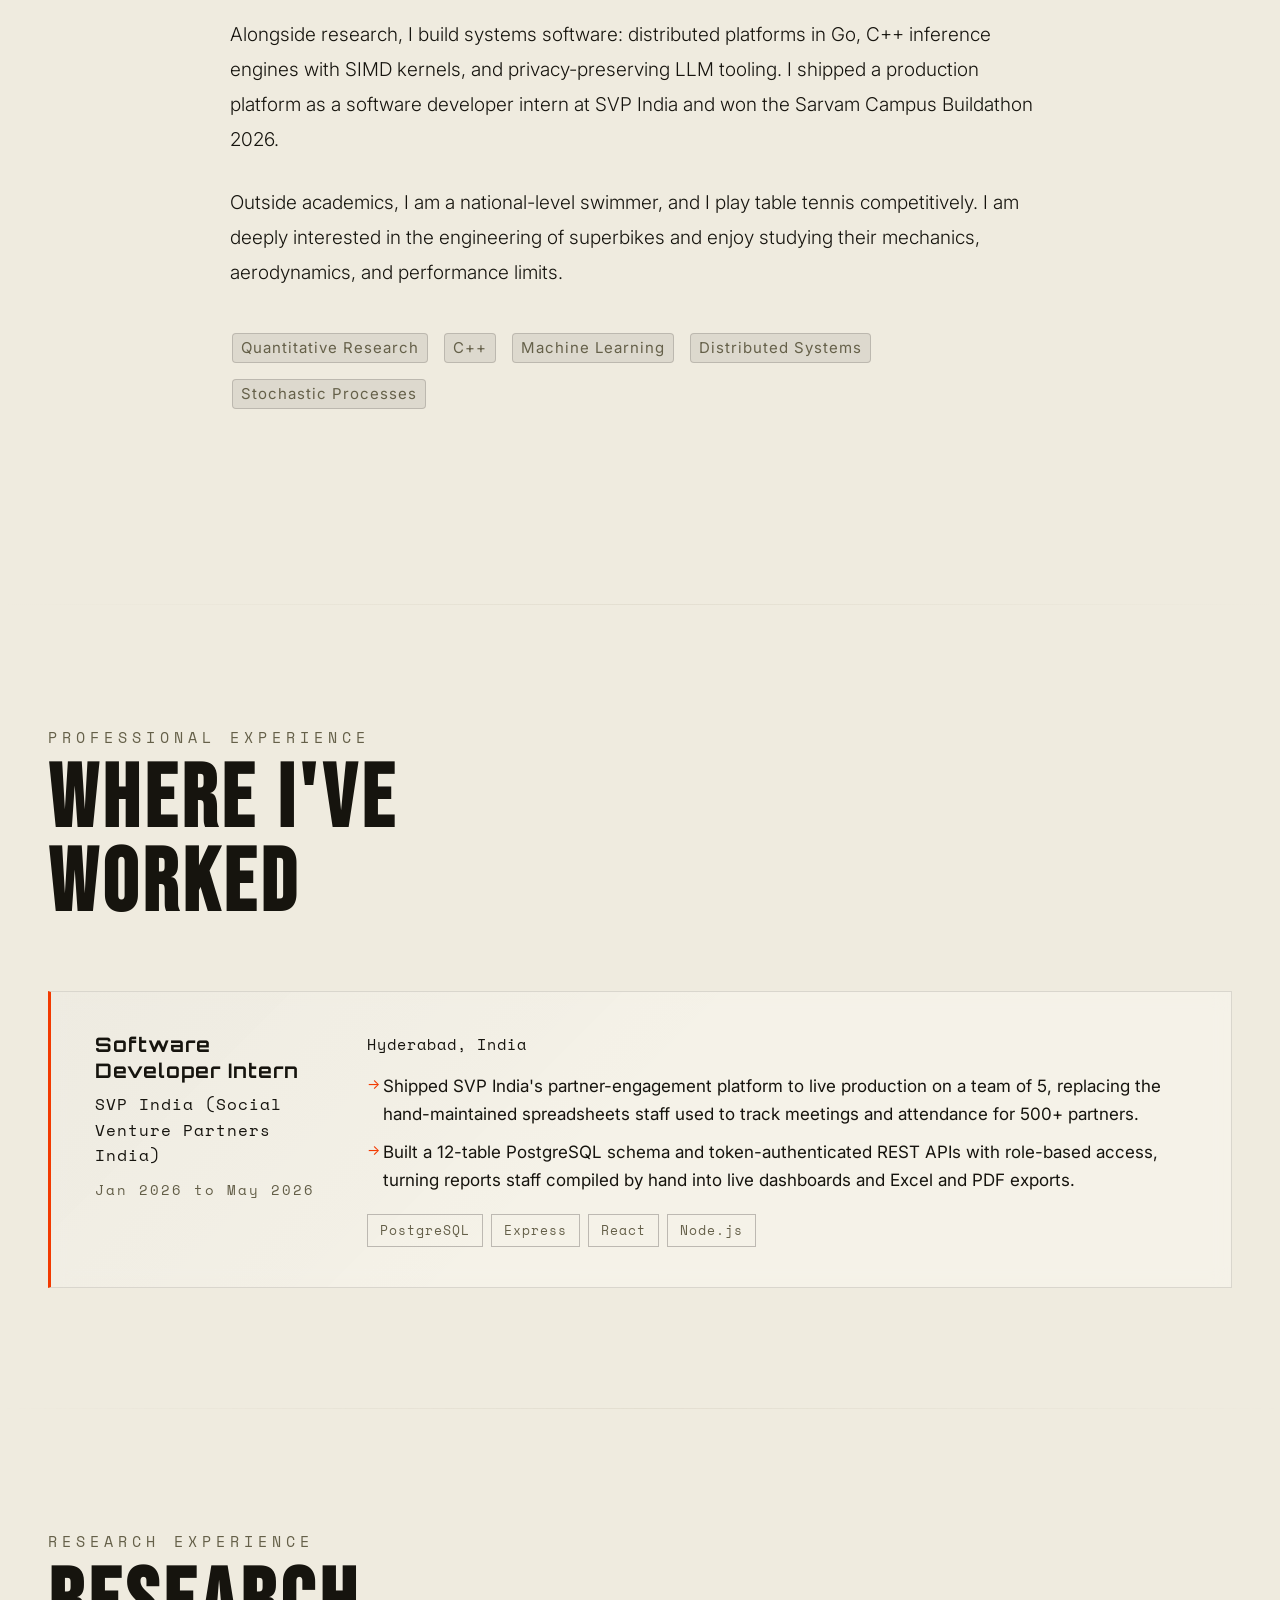
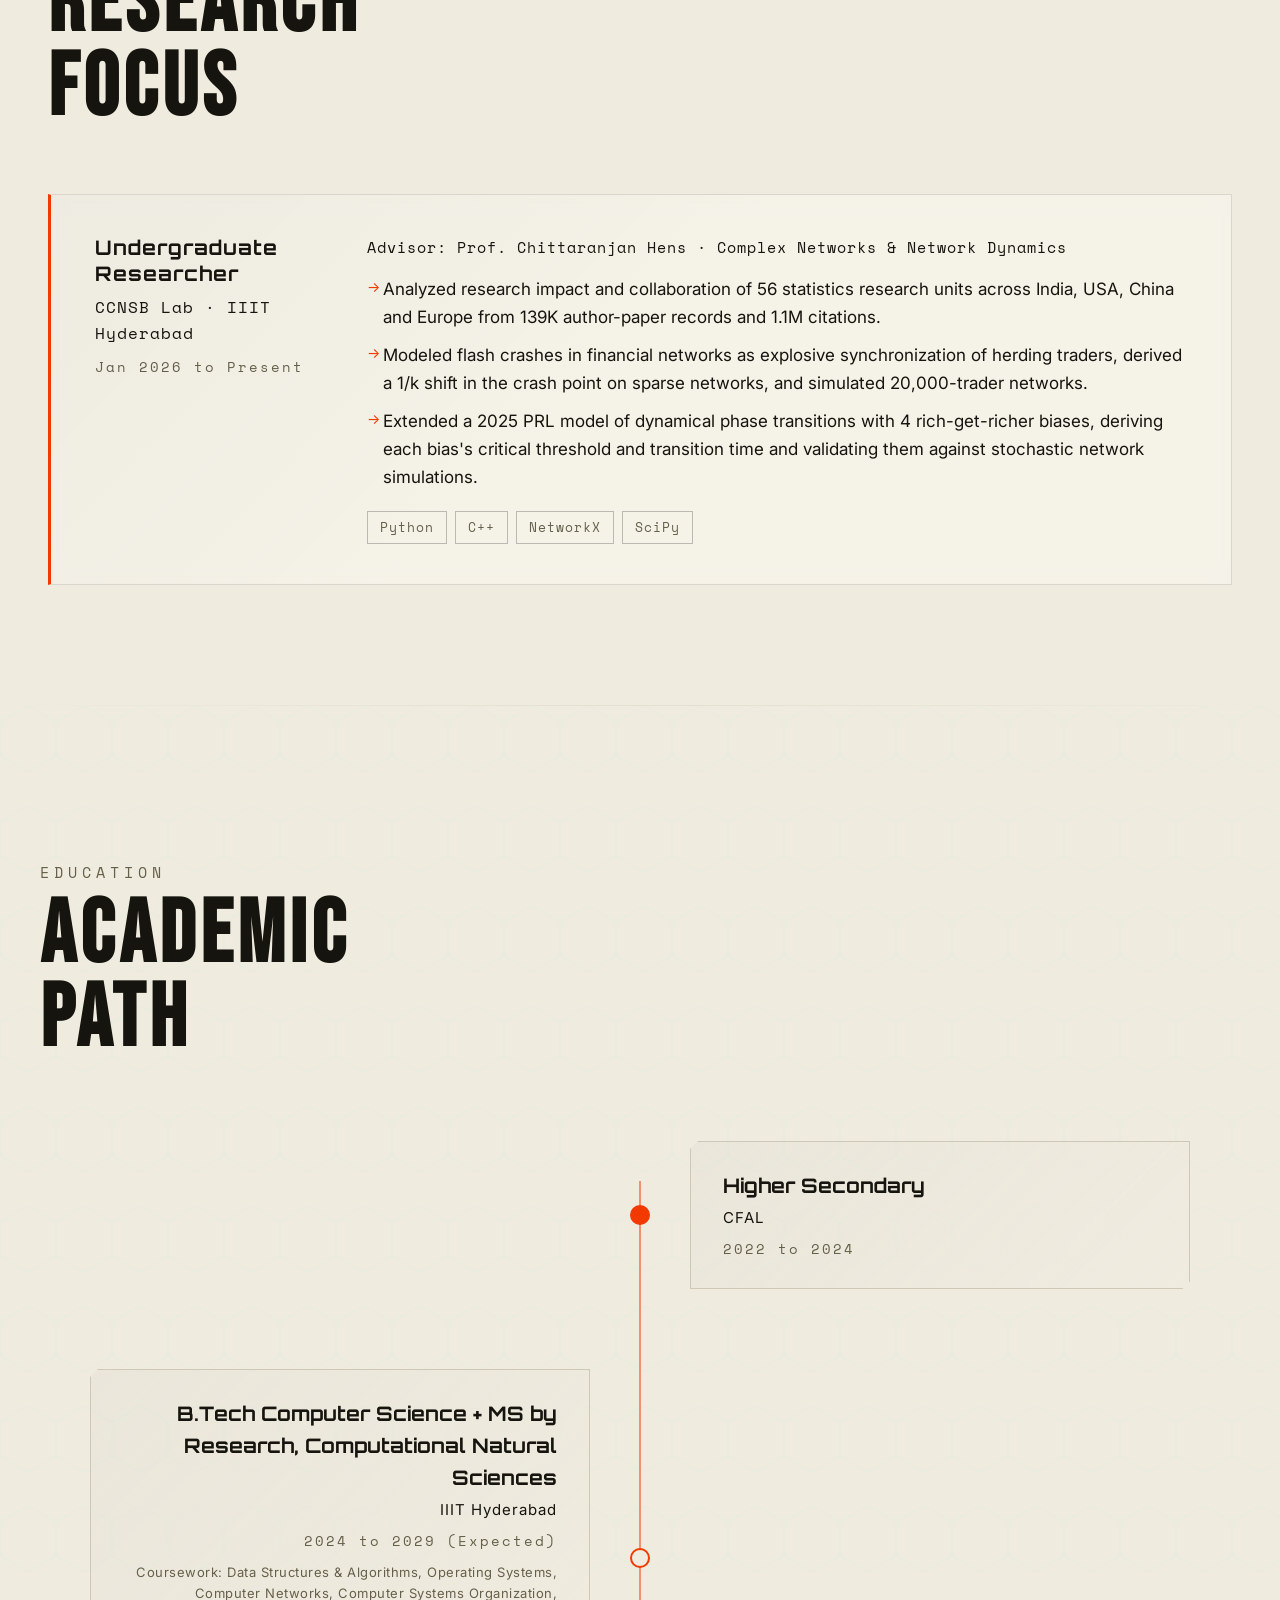
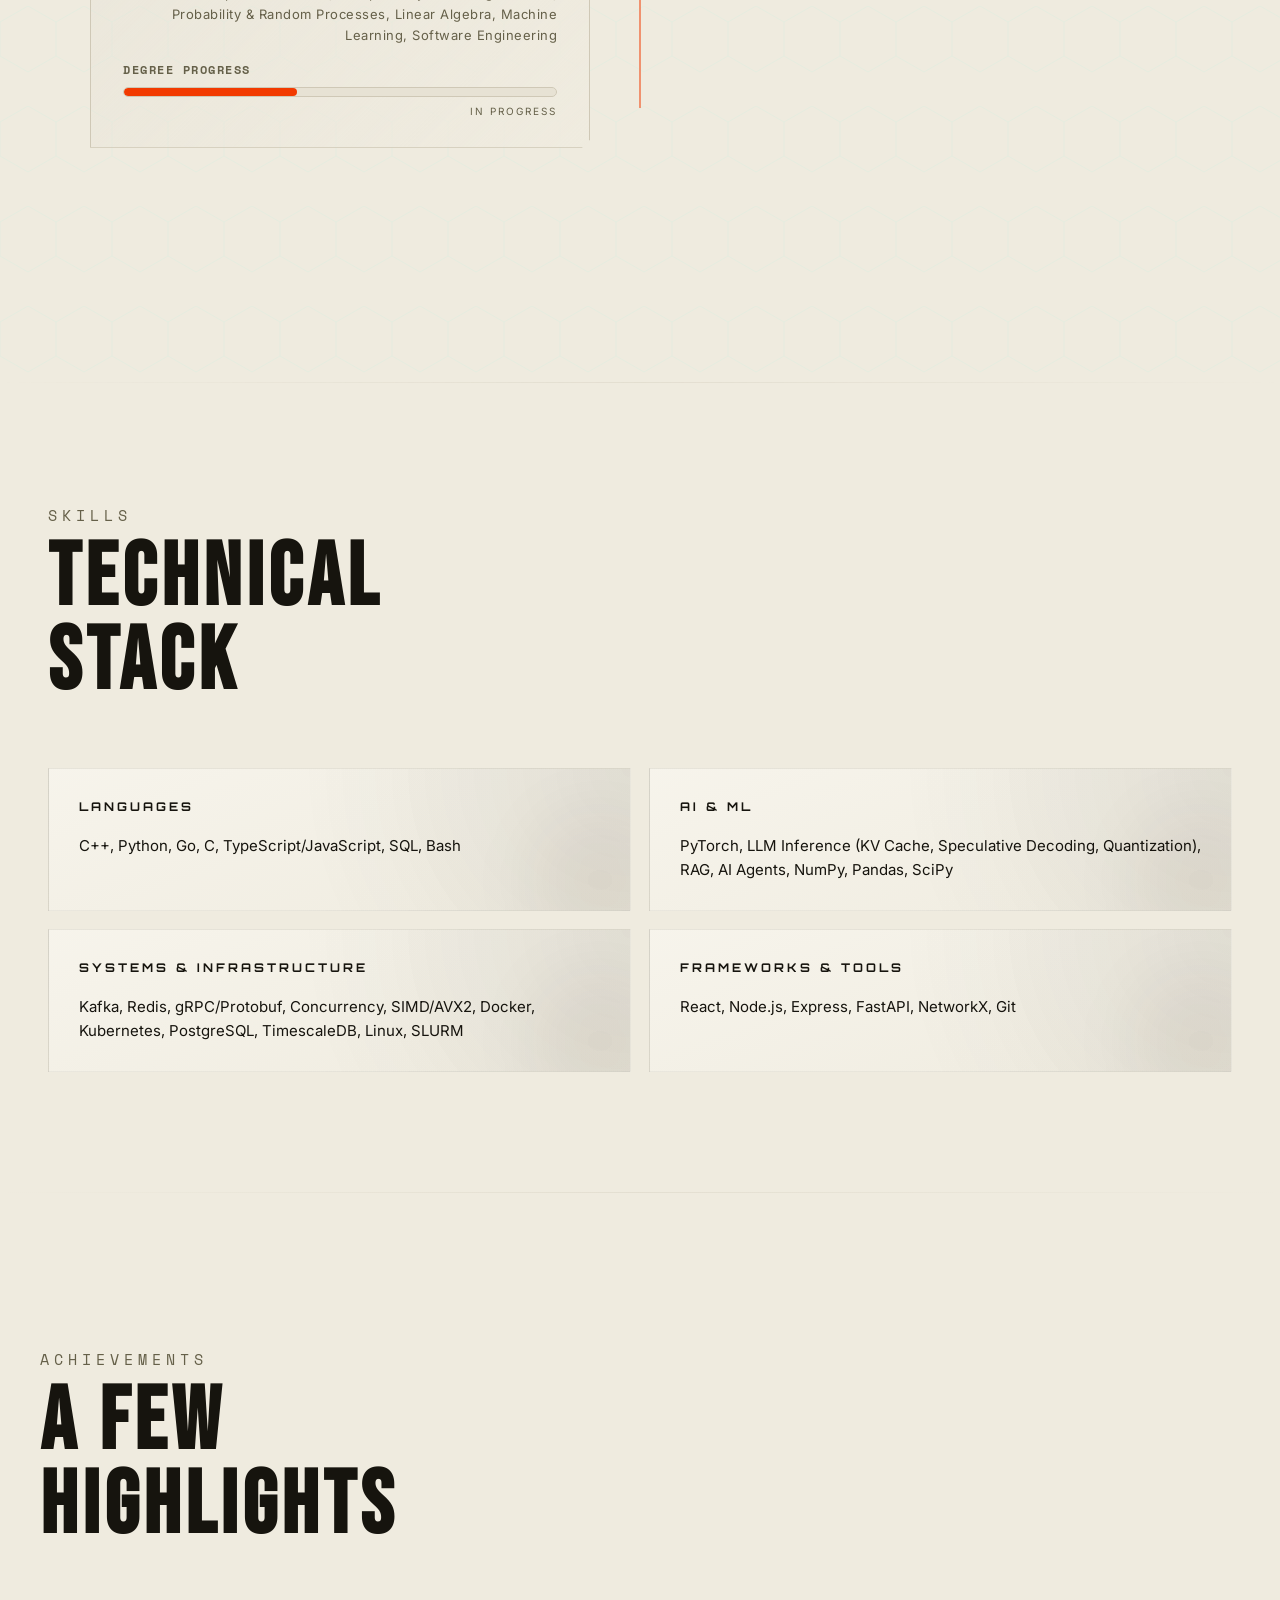
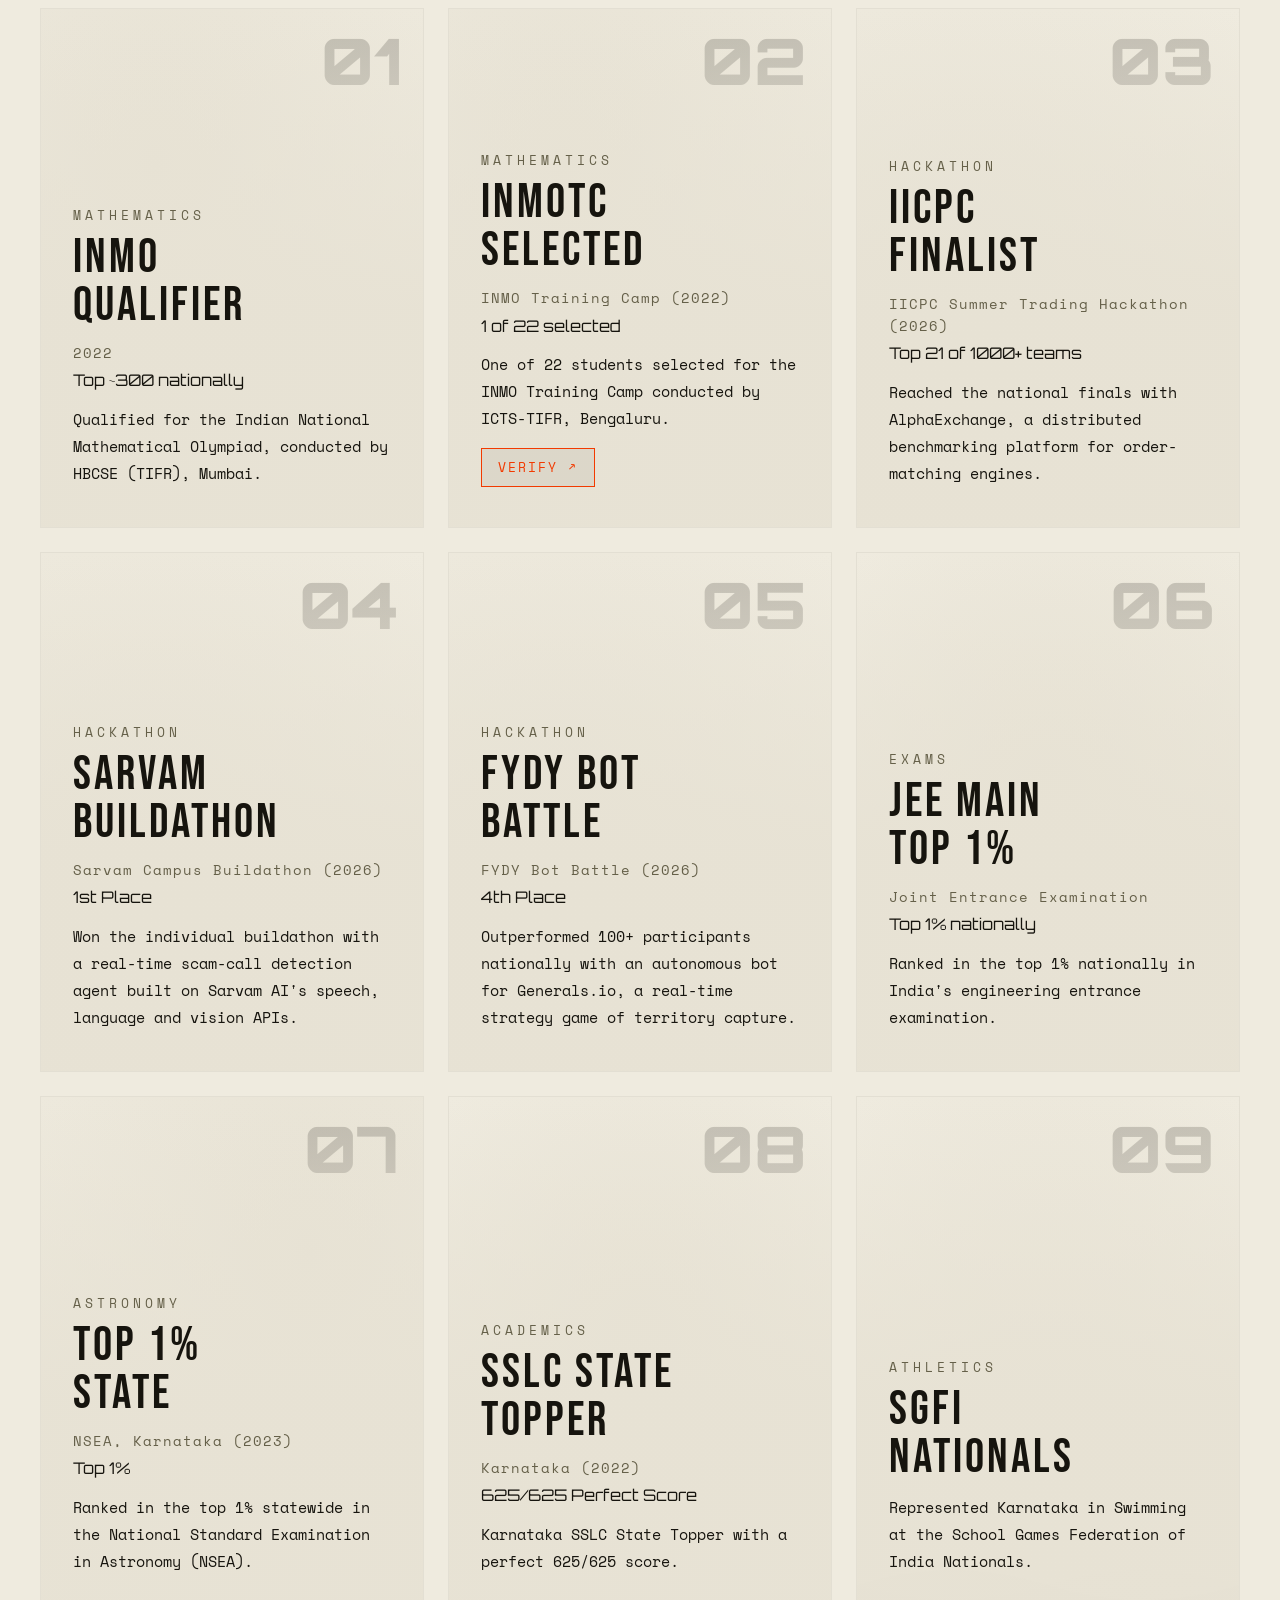
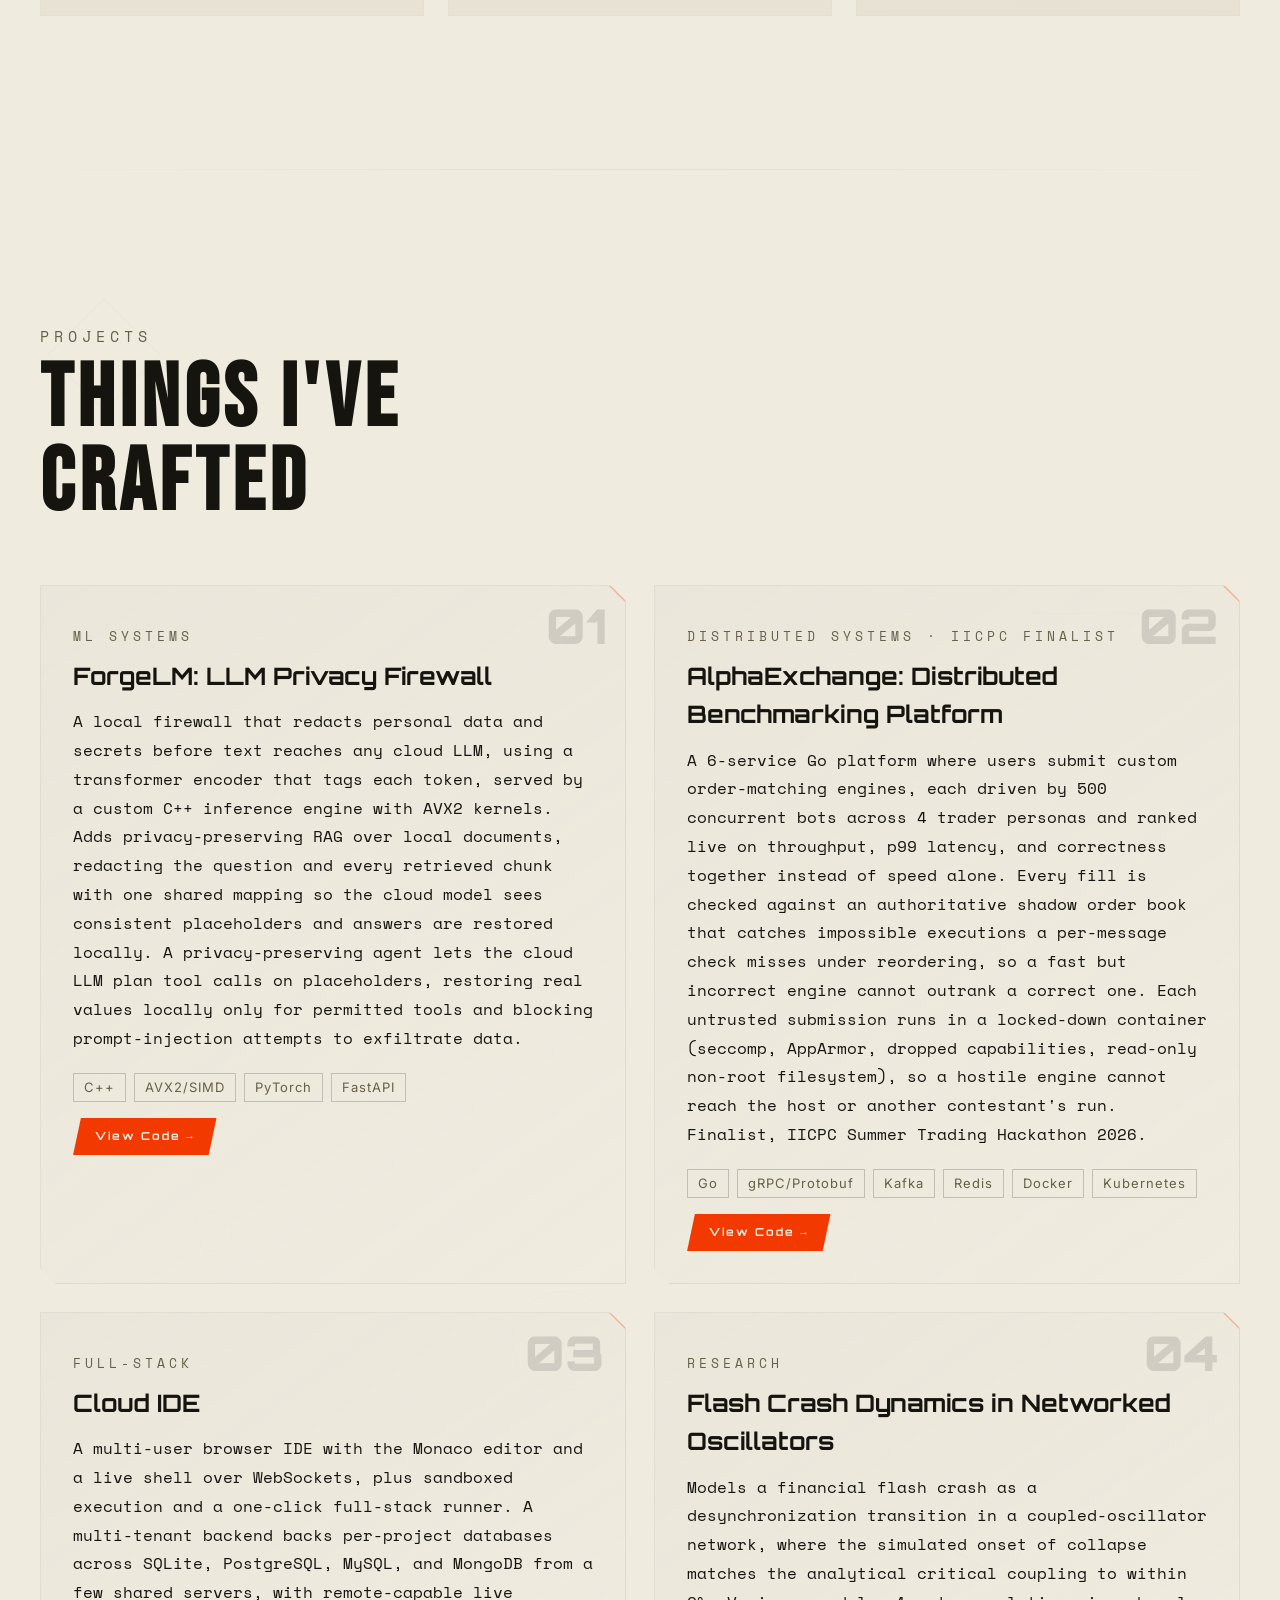
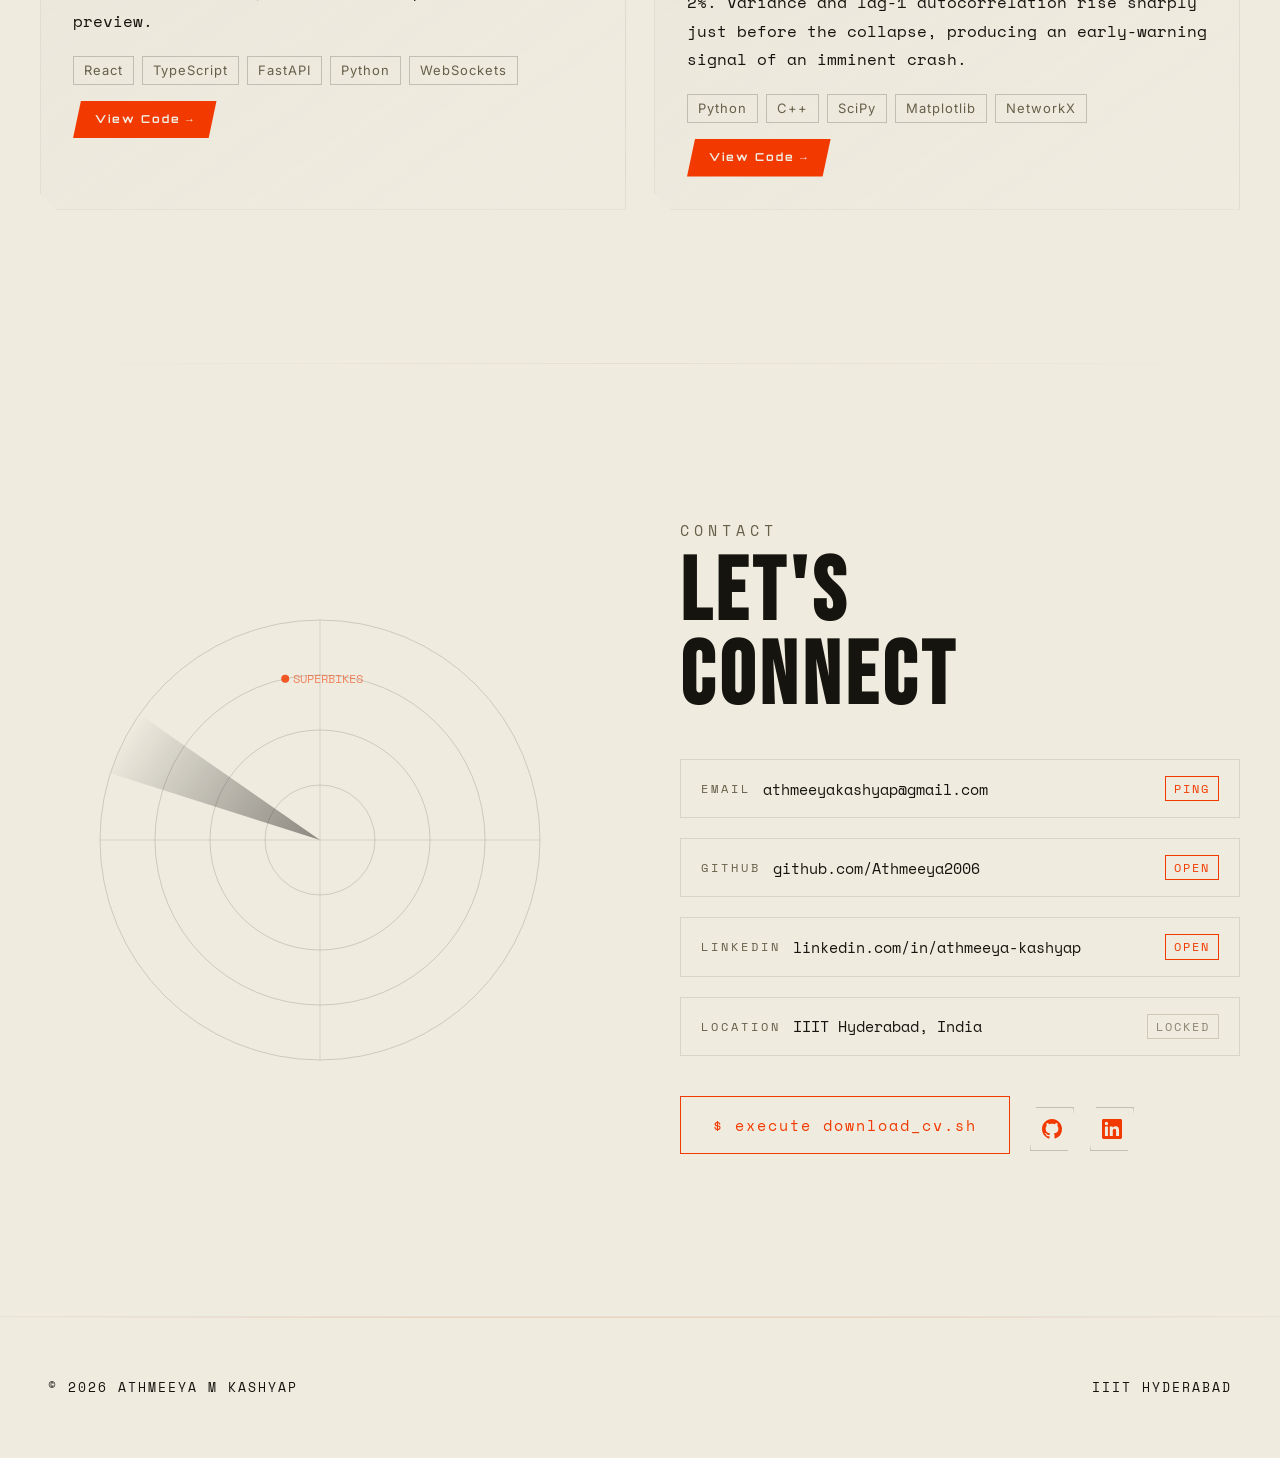
==== commit 51dea38d: "done" ====
--- a/index.html
+++ b/index.html
@@ -114,9 +114,11 @@
   Outside academics, I am a national-level swimmer, and I play table tennis competitively. I am deeply interested in the engineering of superbikes and enjoy studying their mechanics, aerodynamics, and performance limits.
 </p>
         <div class="about-tags reveal">
-          <span class="about-interest">Complex Systems Research</span>
+          <span class="about-interest">Quantitative Research</span>
+          <span class="about-interest">C++</span>
+          <span class="about-interest">Machine Learning</span>
           <span class="about-interest">Distributed Systems</span>
-          <span class="about-interest">LLM Systems</span>
+          <span class="about-interest">Stochastic Processes</span>
         </div>
       </div>
     </div>
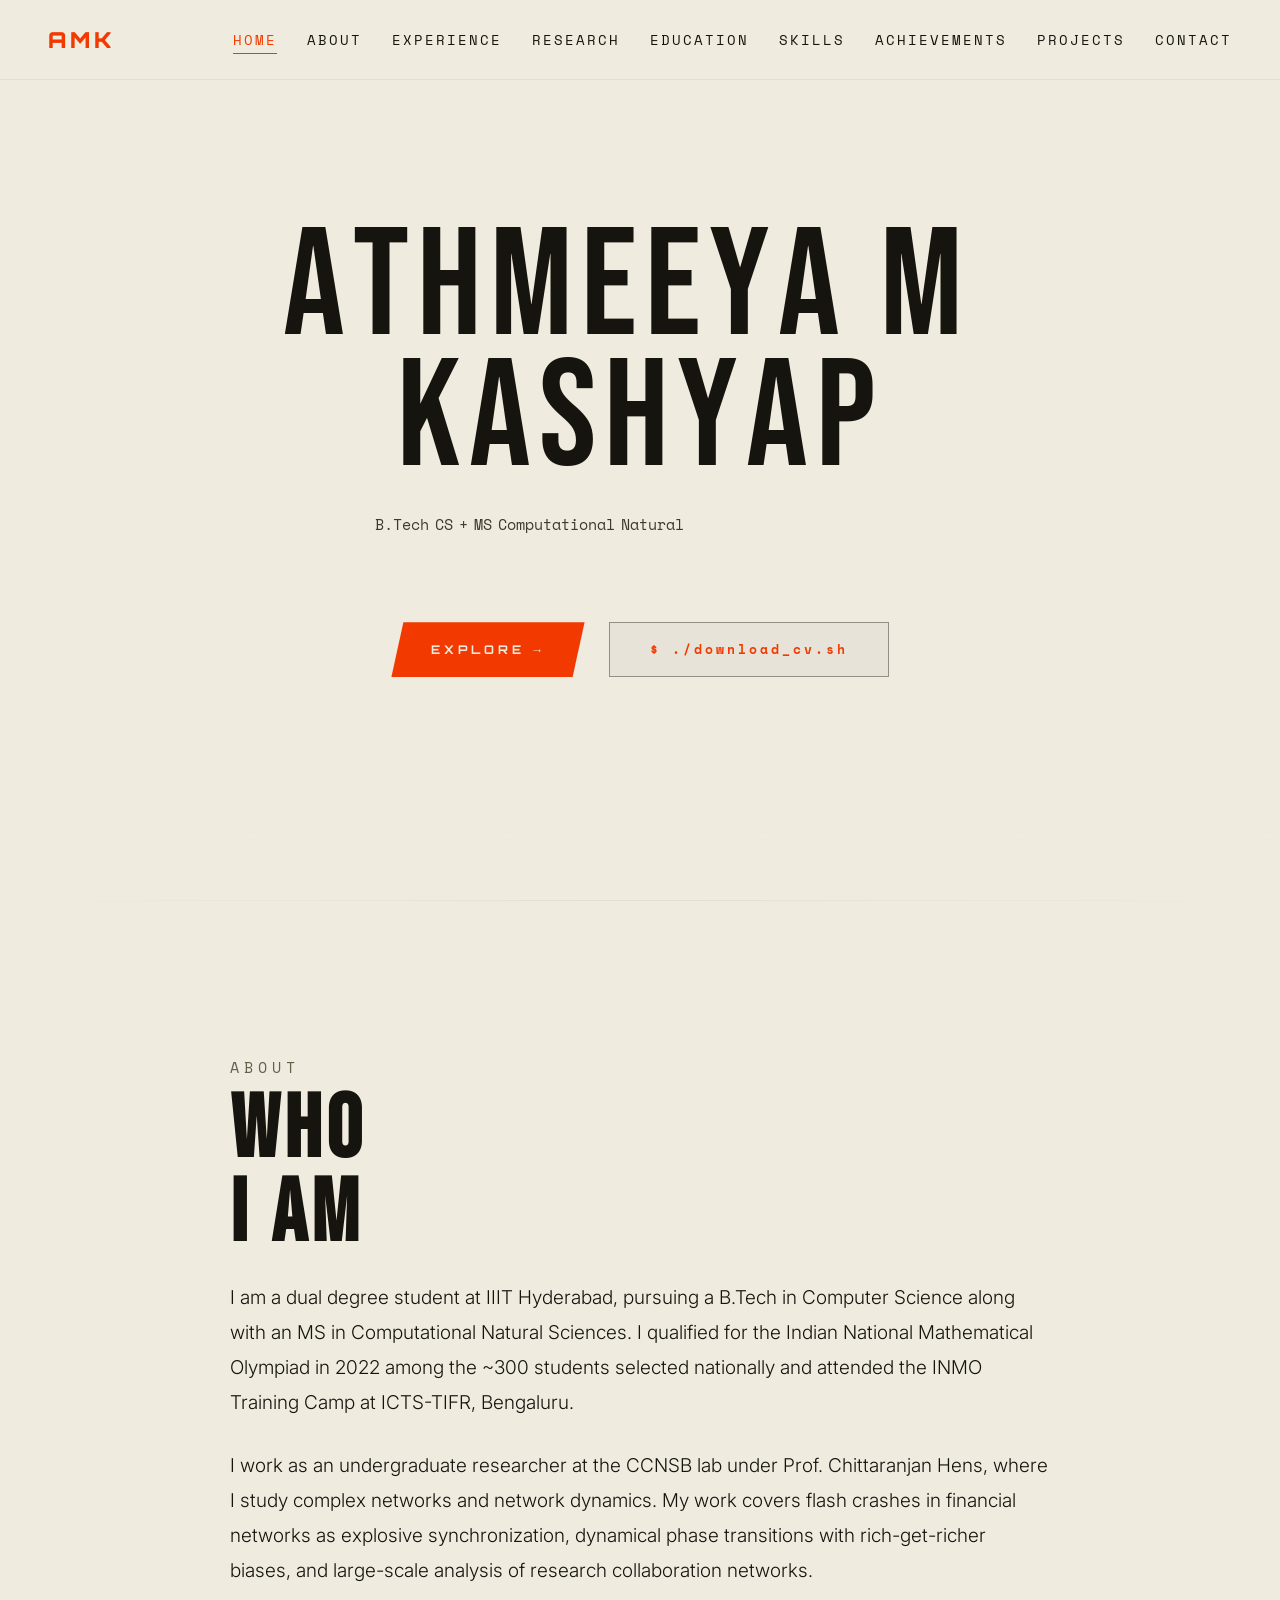
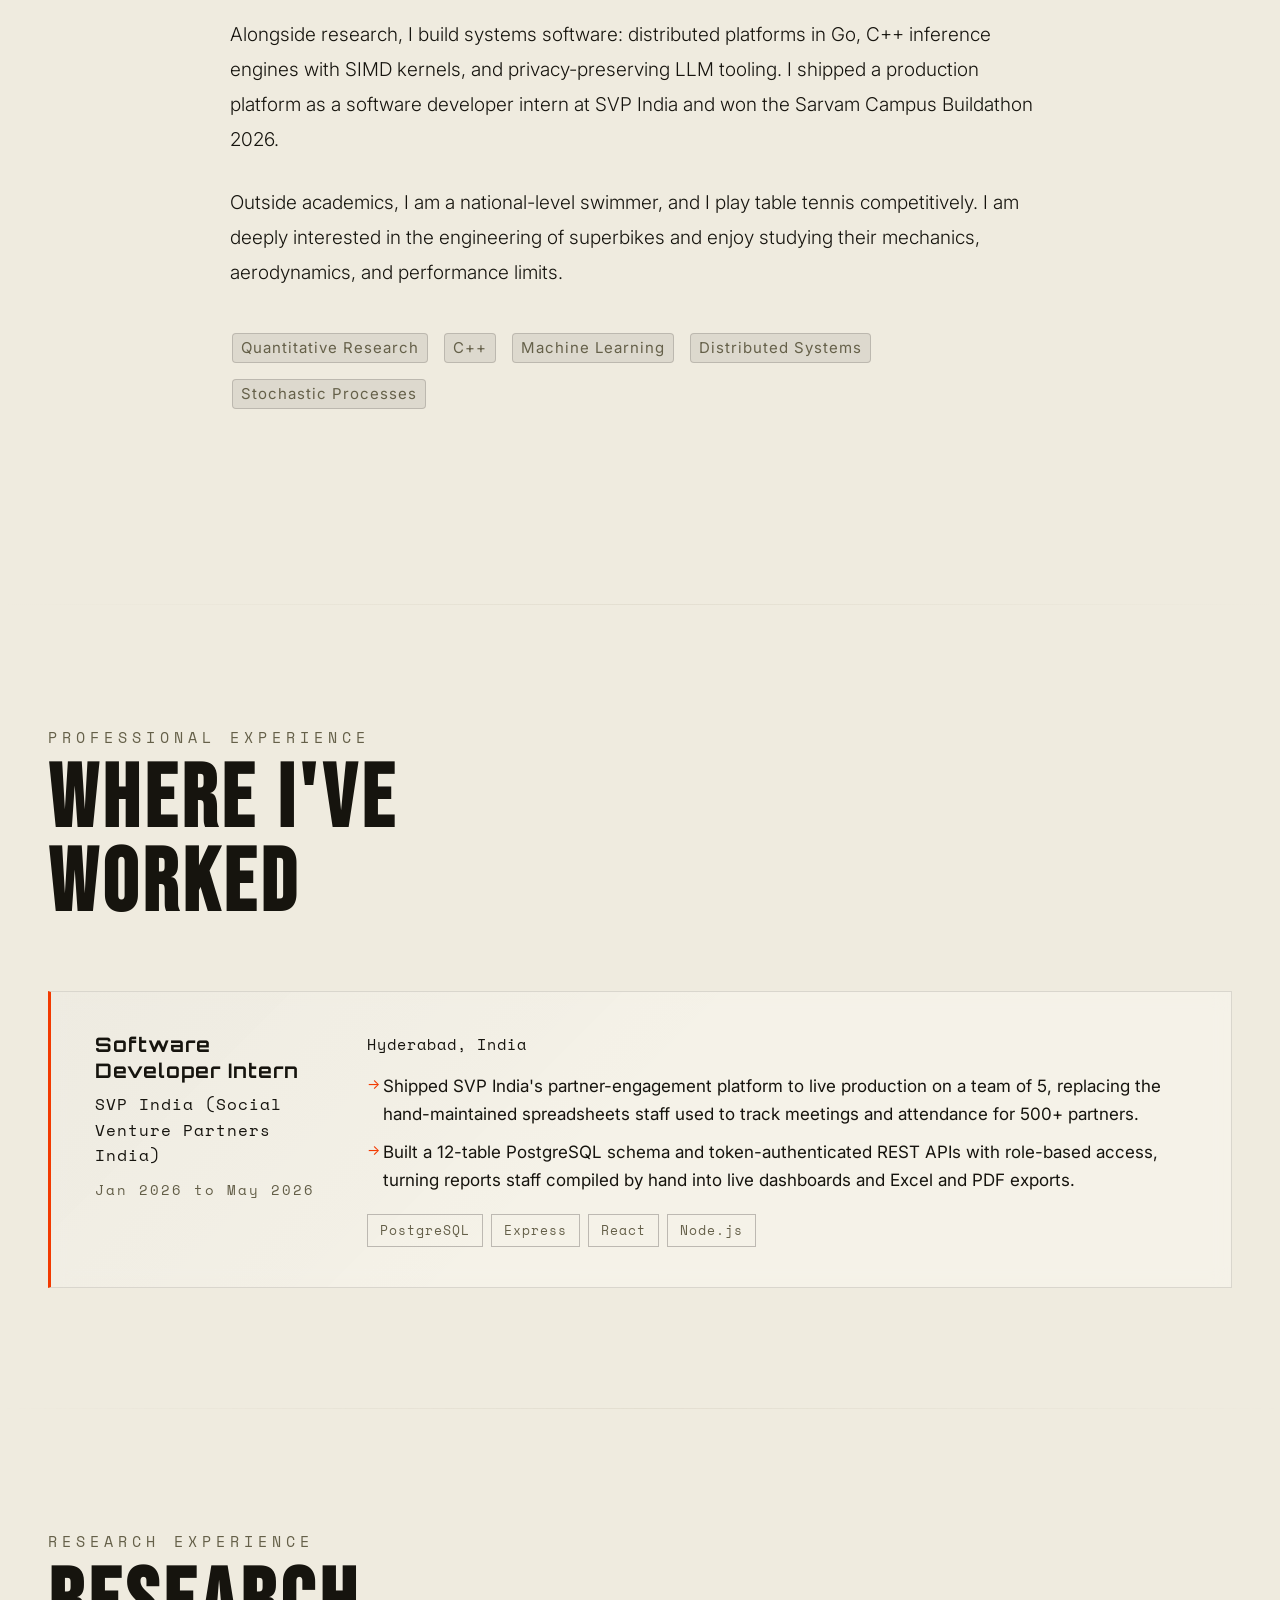
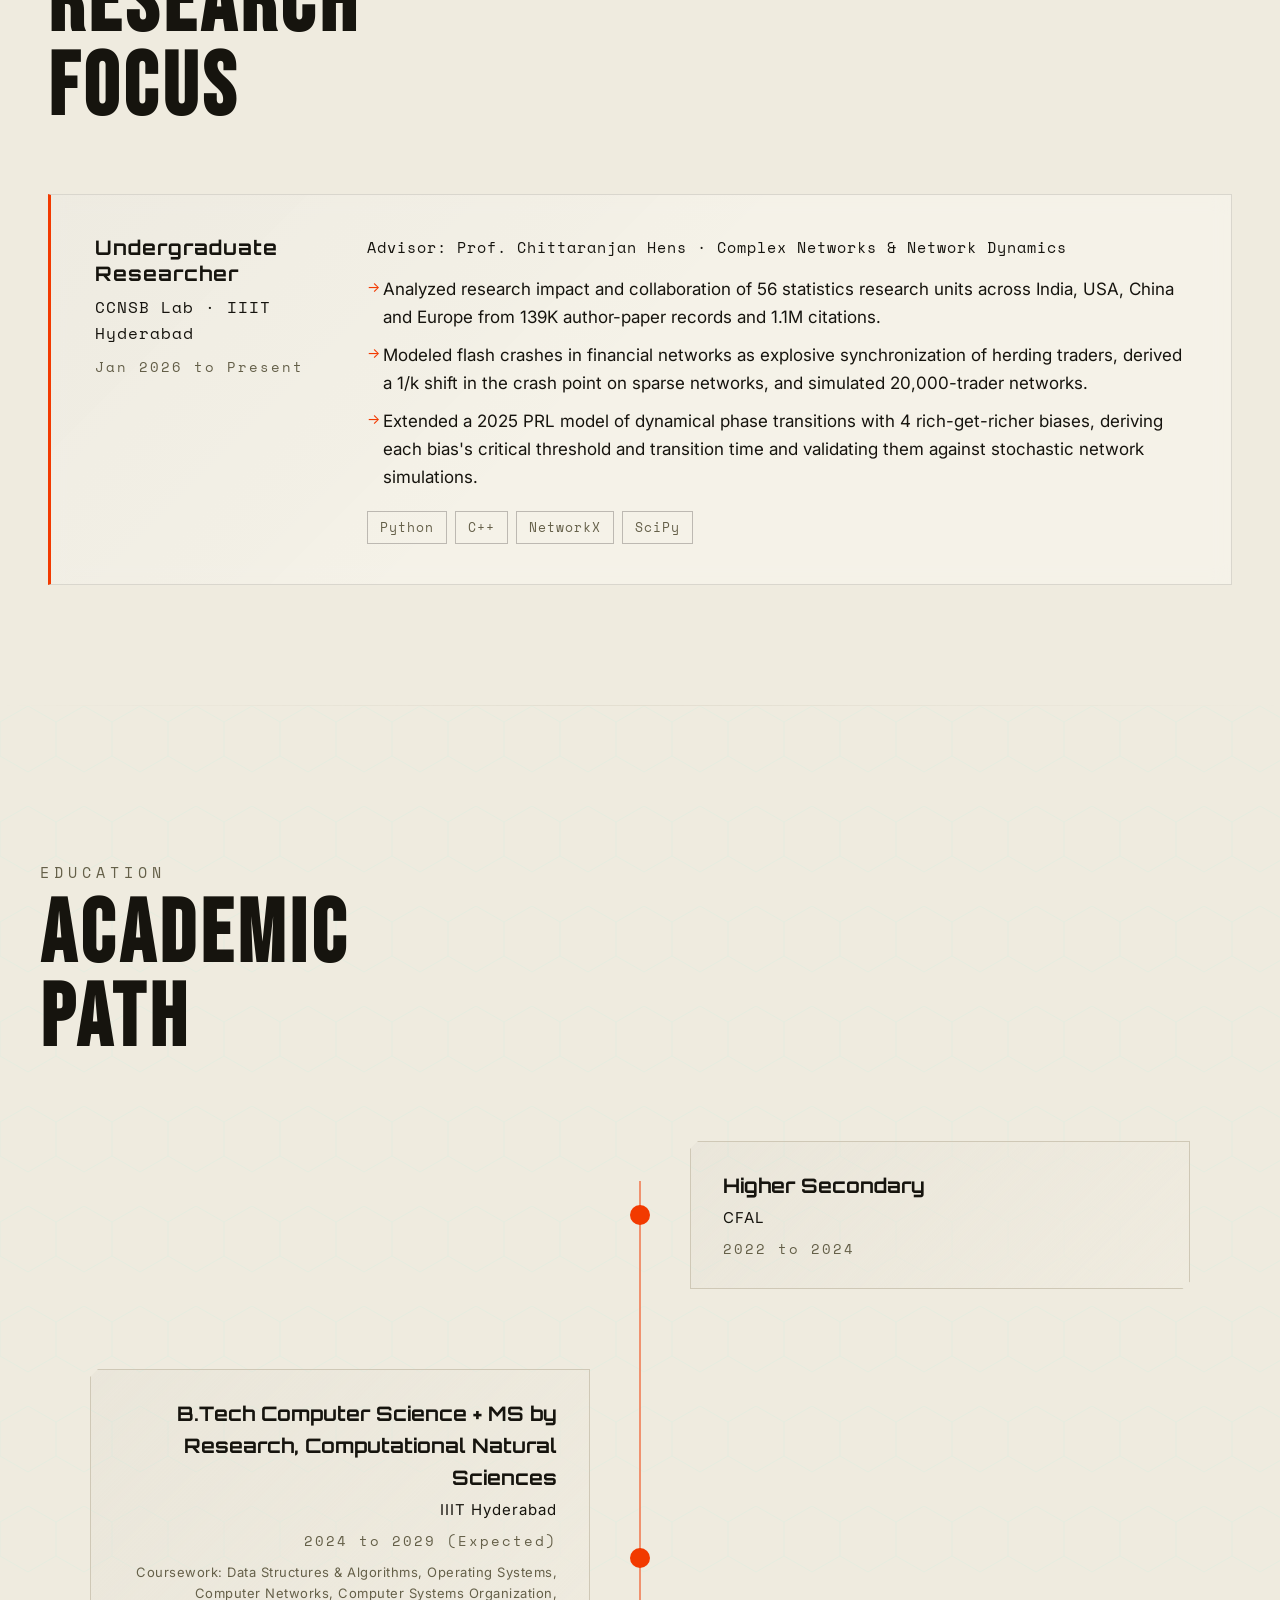
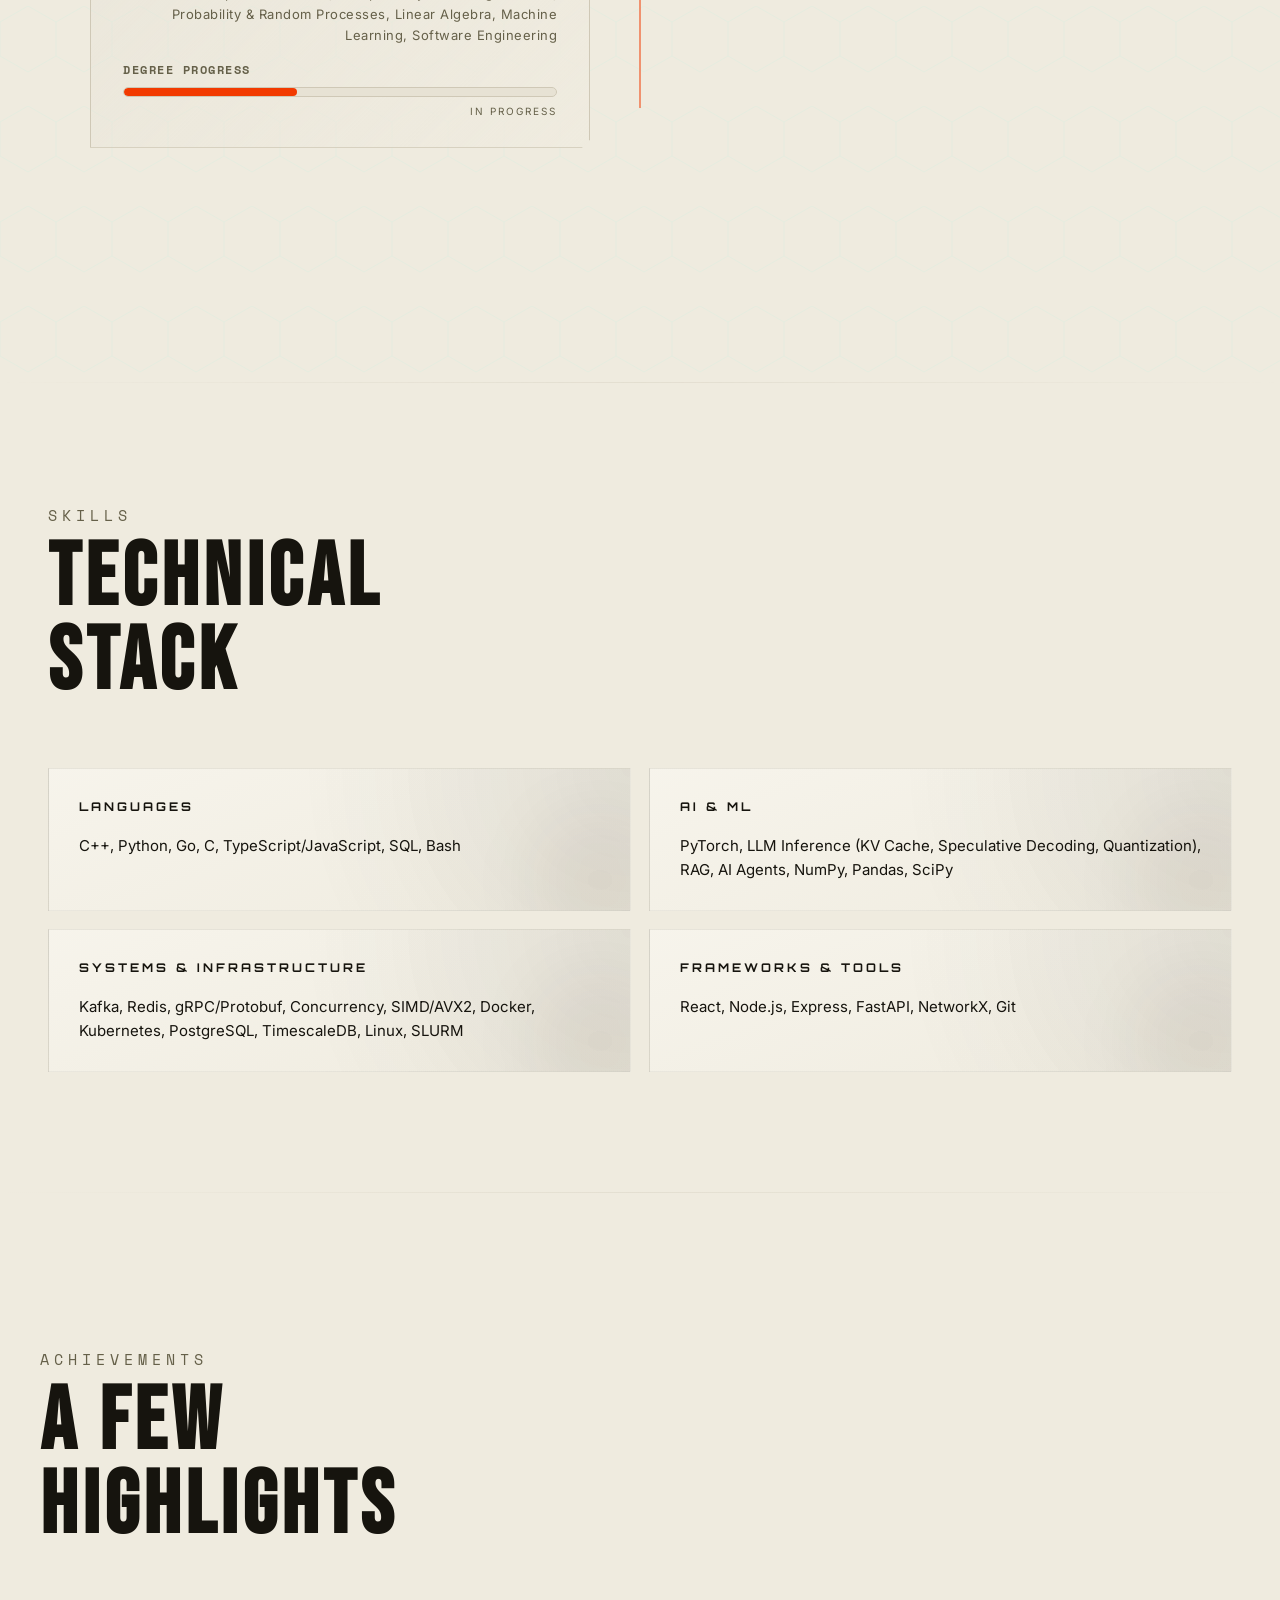
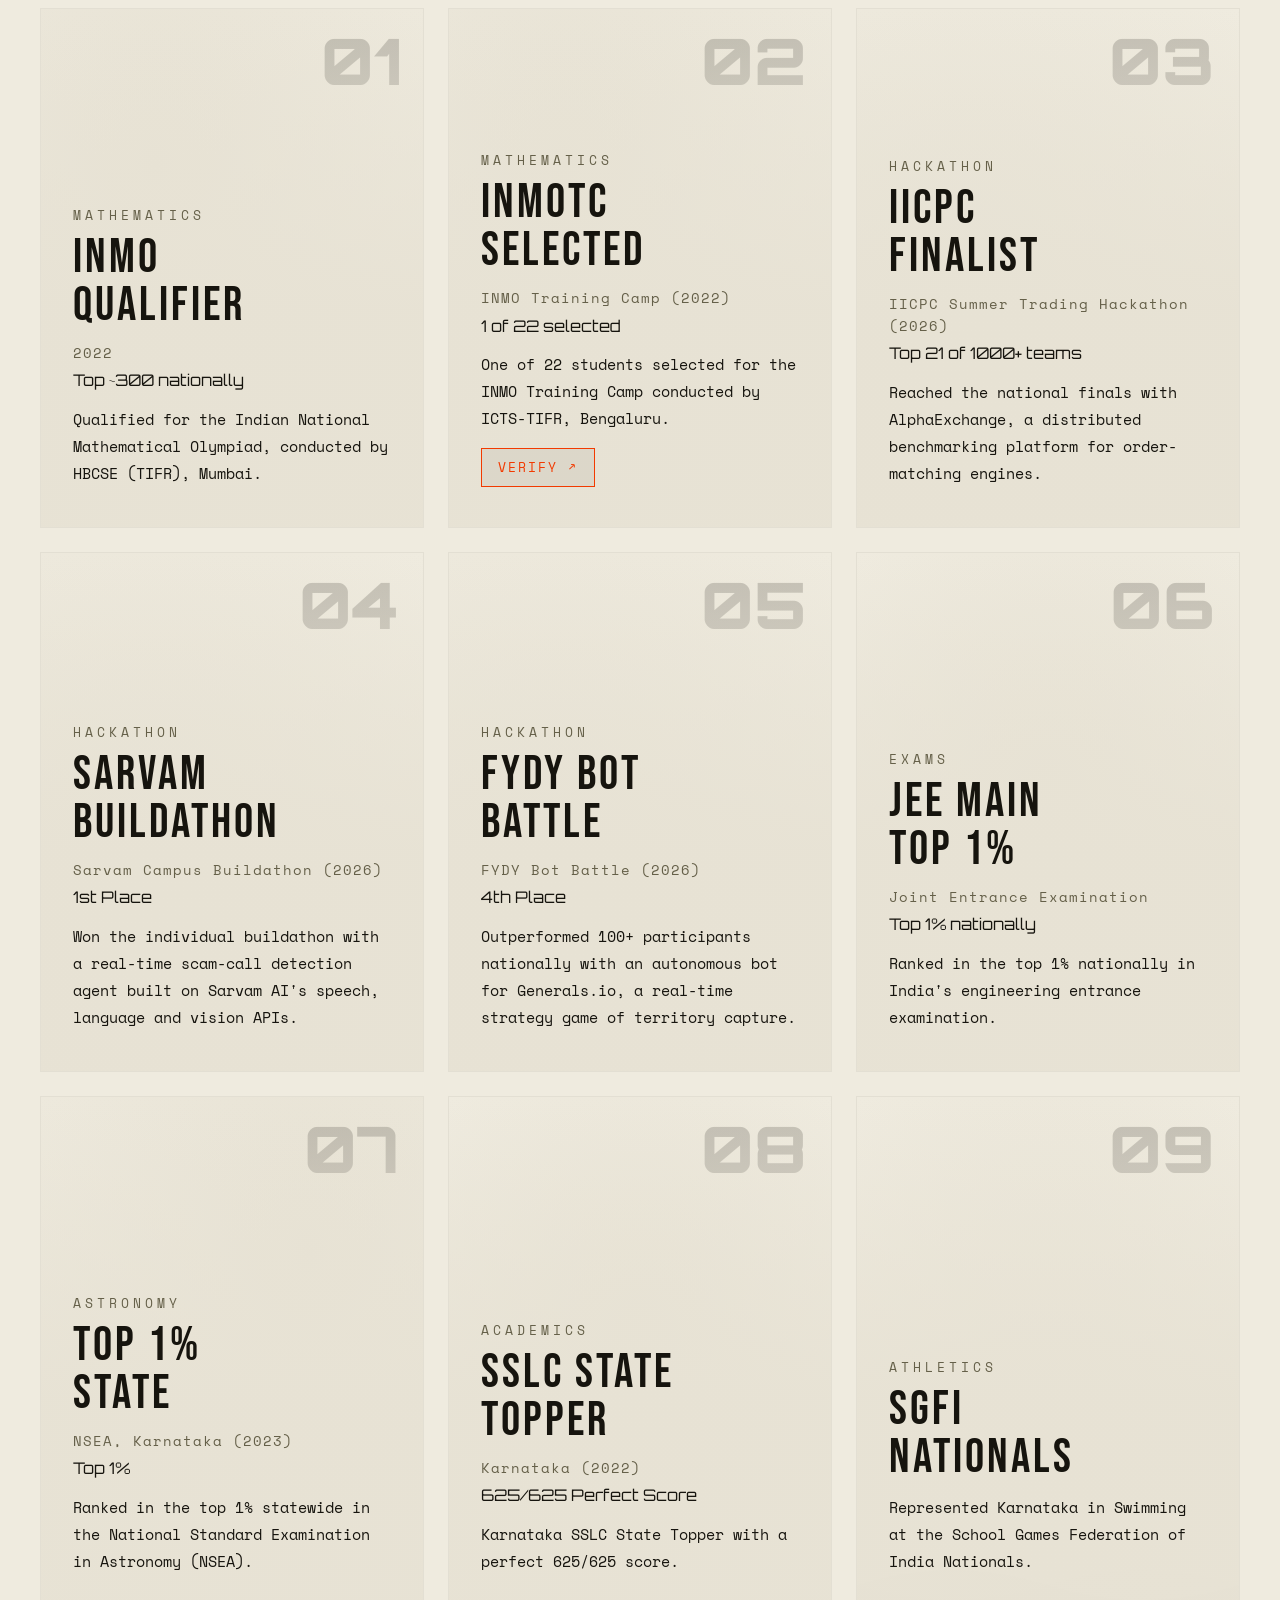
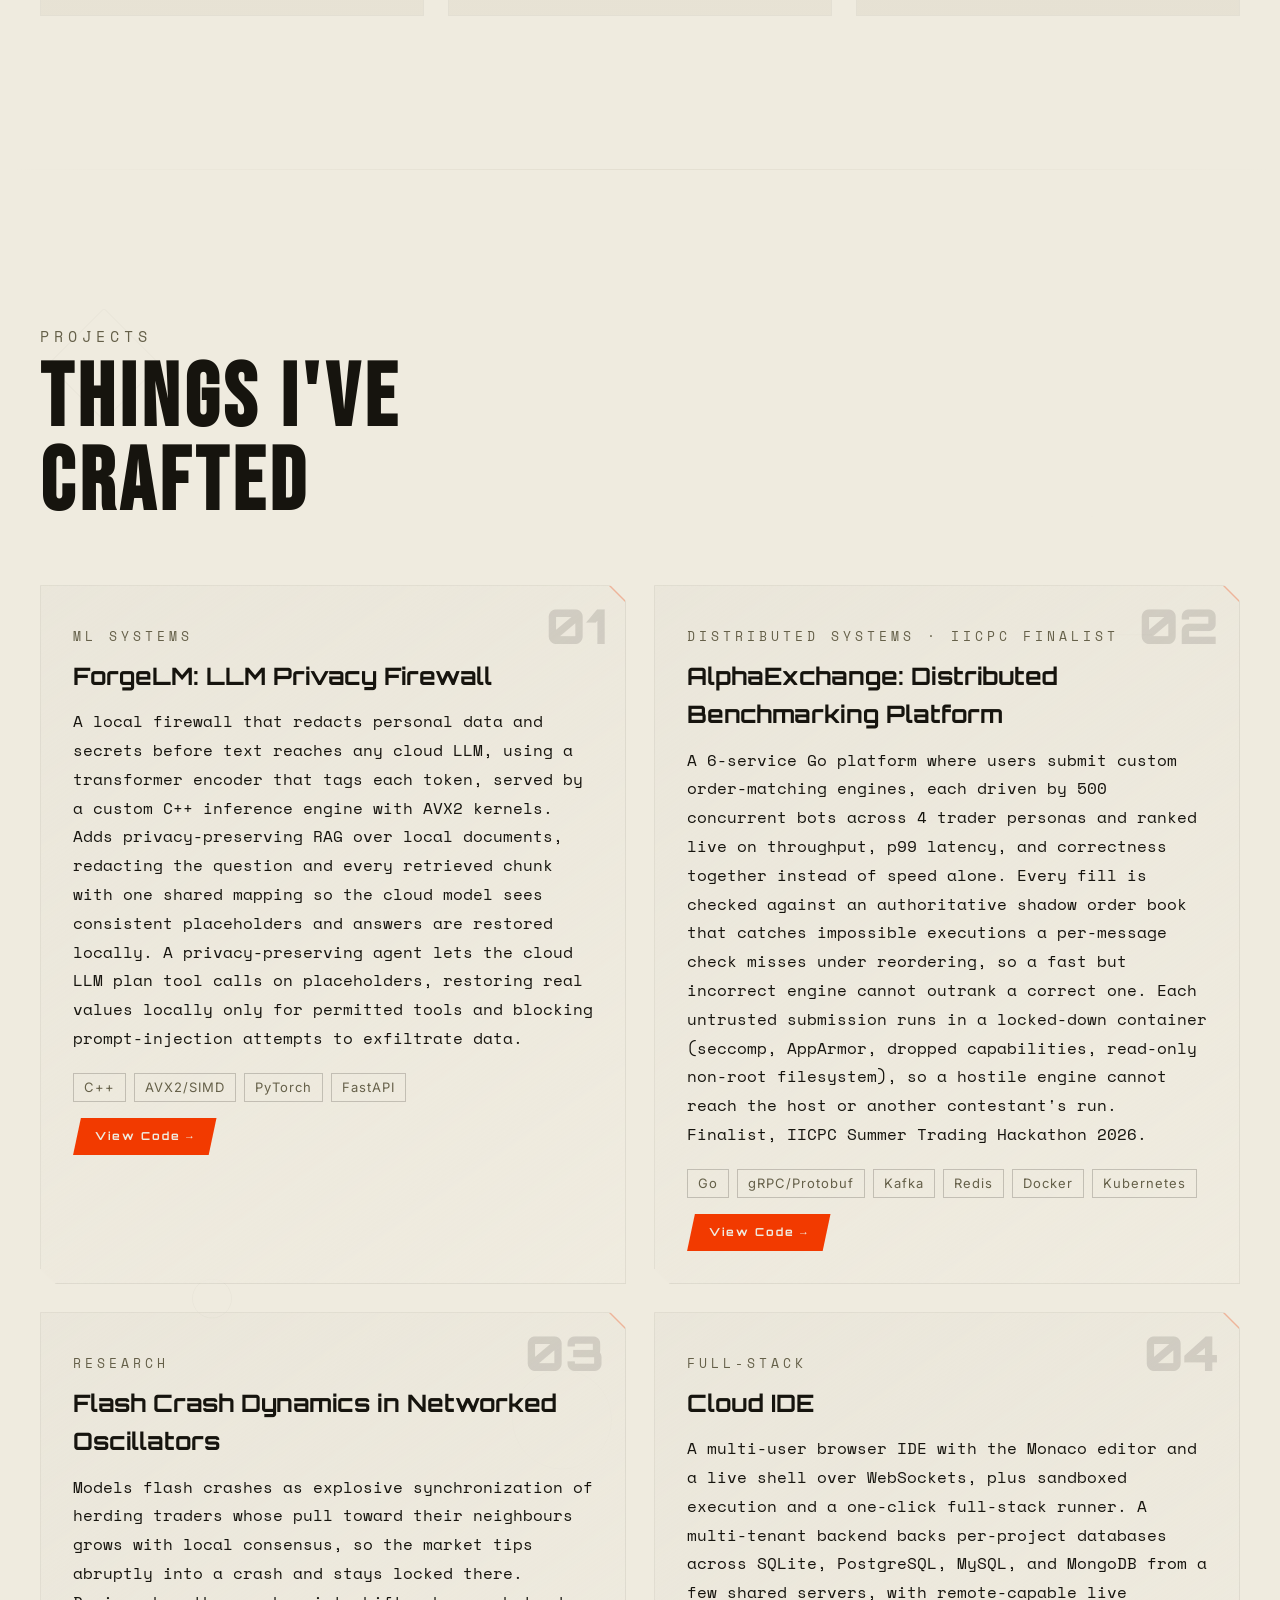
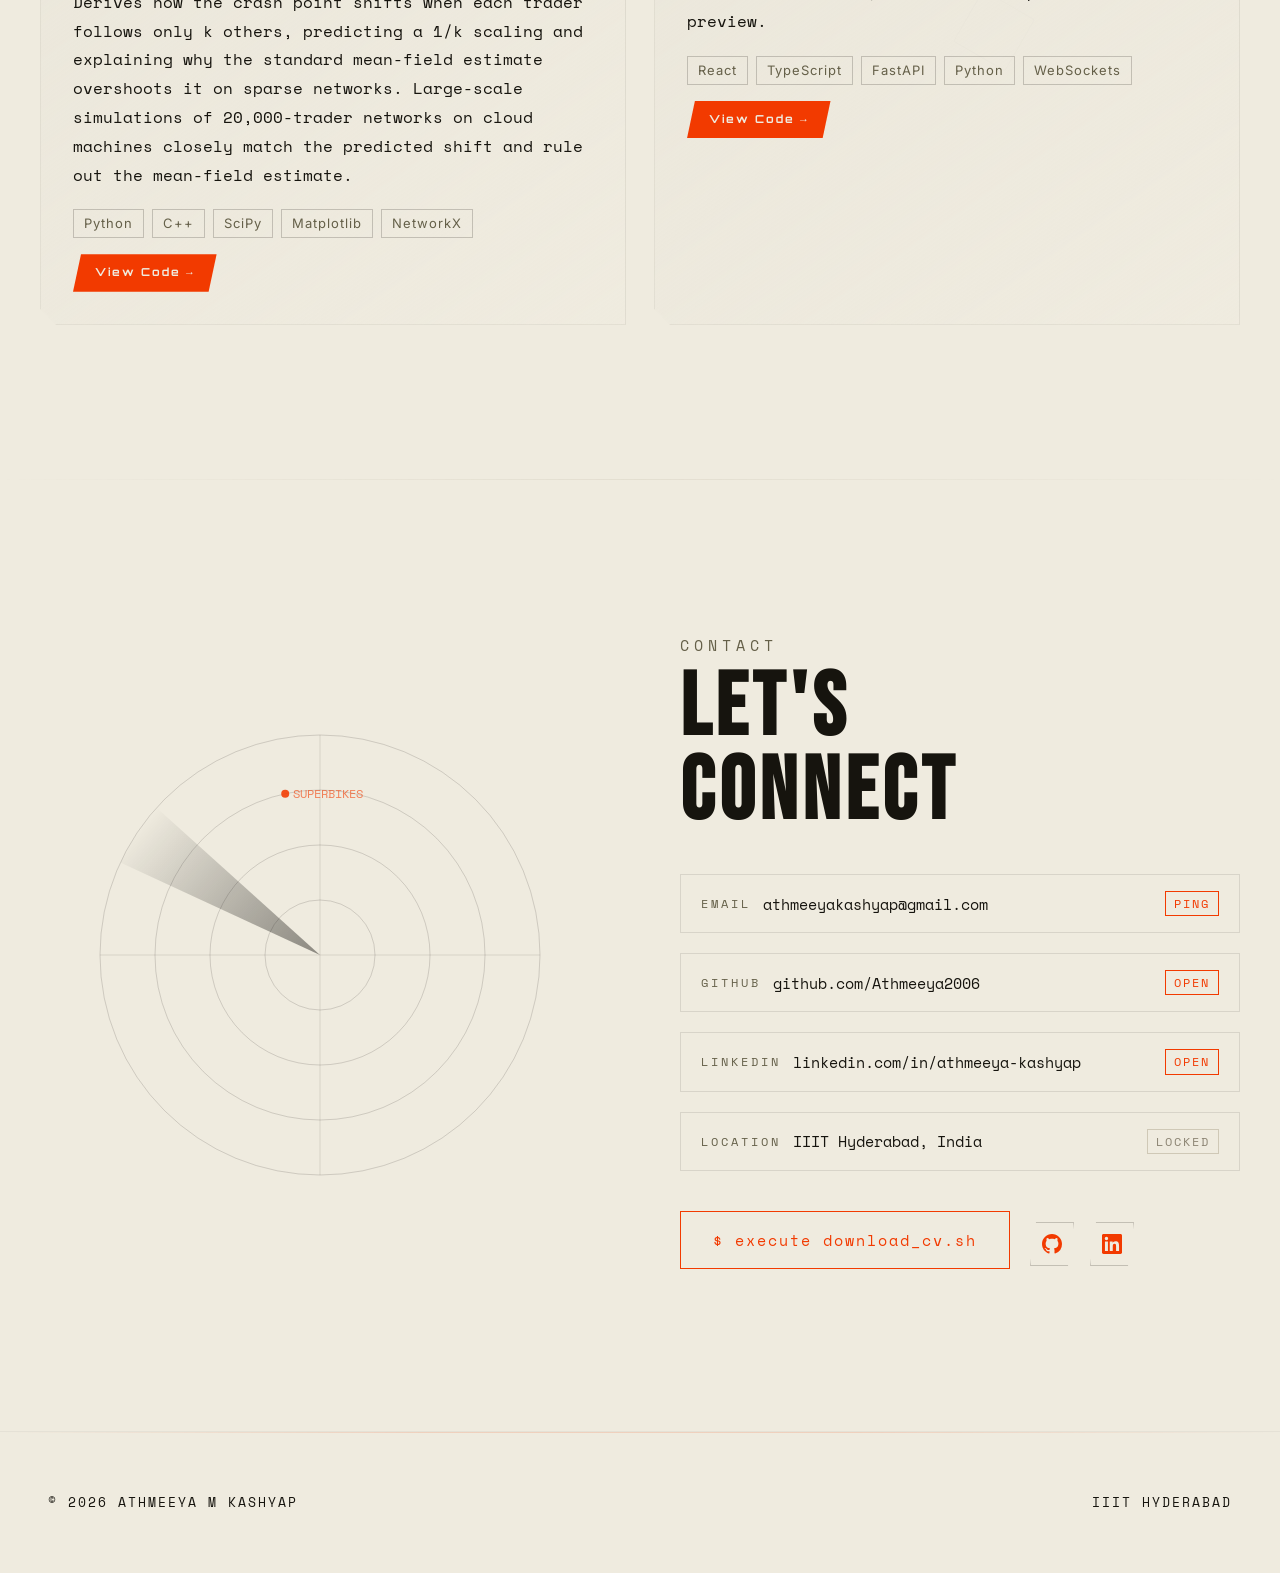
==== commit 8b067a8a: "done" ====
--- a/index.html
+++ b/index.html
@@ -440,6 +440,20 @@
           <div class="project-card reveal stagger-2">
         <div class="project-card-corner"></div>
         <div class="project-num">03</div>
+        <div class="project-tag">Research</div>
+        <div class="project-title">Flash Crash Dynamics in Networked Oscillators</div>
+        <div class="project-desc">Models flash crashes as explosive synchronization of herding traders whose pull toward their neighbours grows with local consensus, so the market tips abruptly into a crash and stays locked there. Derives how the crash point shifts when each trader follows only k others, predicting a 1/k scaling and explaining why the standard mean-field estimate overshoots it on sparse networks. Large-scale simulations of 20,000-trader networks on cloud machines closely match the predicted shift and rule out the mean-field estimate.</div>
+        <div class="project-tech">
+          <span>Python</span><span>C++</span><span>SciPy</span><span>Matplotlib</span><span>NetworkX</span>
+        </div>
+        <div class="project-card-links">
+          <a href="https://github.com/Athmeeya2006/Explosive-Sync-Flash-Crash" target="_blank" rel="noopener noreferrer" class="project-link">View Code &rarr;</a>
+        </div>
+          </div>
+
+          <div class="project-card reveal stagger-3">
+        <div class="project-card-corner"></div>
+        <div class="project-num">04</div>
         <div class="project-tag">Full-Stack</div>
         <div class="project-title">Cloud IDE</div>
         <div class="project-desc">A multi-user browser IDE with the Monaco editor and a live shell over WebSockets, plus sandboxed execution and a one-click full-stack runner. A multi-tenant backend backs per-project databases across SQLite, PostgreSQL, MySQL, and MongoDB from a few shared servers, with remote-capable live preview.</div>
@@ -448,20 +462,6 @@
         </div>
         <div class="project-card-links">
           <a href="https://github.com/Athmeeya2006/CloudIDE" target="_blank" rel="noopener noreferrer" class="project-link">View Code &rarr;</a>
-        </div>
-          </div>
-
-          <div class="project-card reveal stagger-3">
-        <div class="project-card-corner"></div>
-        <div class="project-num">04</div>
-        <div class="project-tag">Research</div>
-        <div class="project-title">Flash Crash Dynamics in Networked Oscillators</div>
-        <div class="project-desc">Models a financial flash crash as a desynchronization transition in a coupled-oscillator network, where the simulated onset of collapse matches the analytical critical coupling to within 2%. Variance and lag-1 autocorrelation rise sharply just before the collapse, producing an early-warning signal of an imminent crash.</div>
-        <div class="project-tech">
-          <span>Python</span><span>C++</span><span>SciPy</span><span>Matplotlib</span><span>NetworkX</span>
-        </div>
-        <div class="project-card-links">
-          <a href="https://github.com/Athmeeya2006/Explosive-Sync-Flash-Crash" target="_blank" rel="noopener noreferrer" class="project-link">View Code &rarr;</a>
         </div>
           </div>
     </div>
